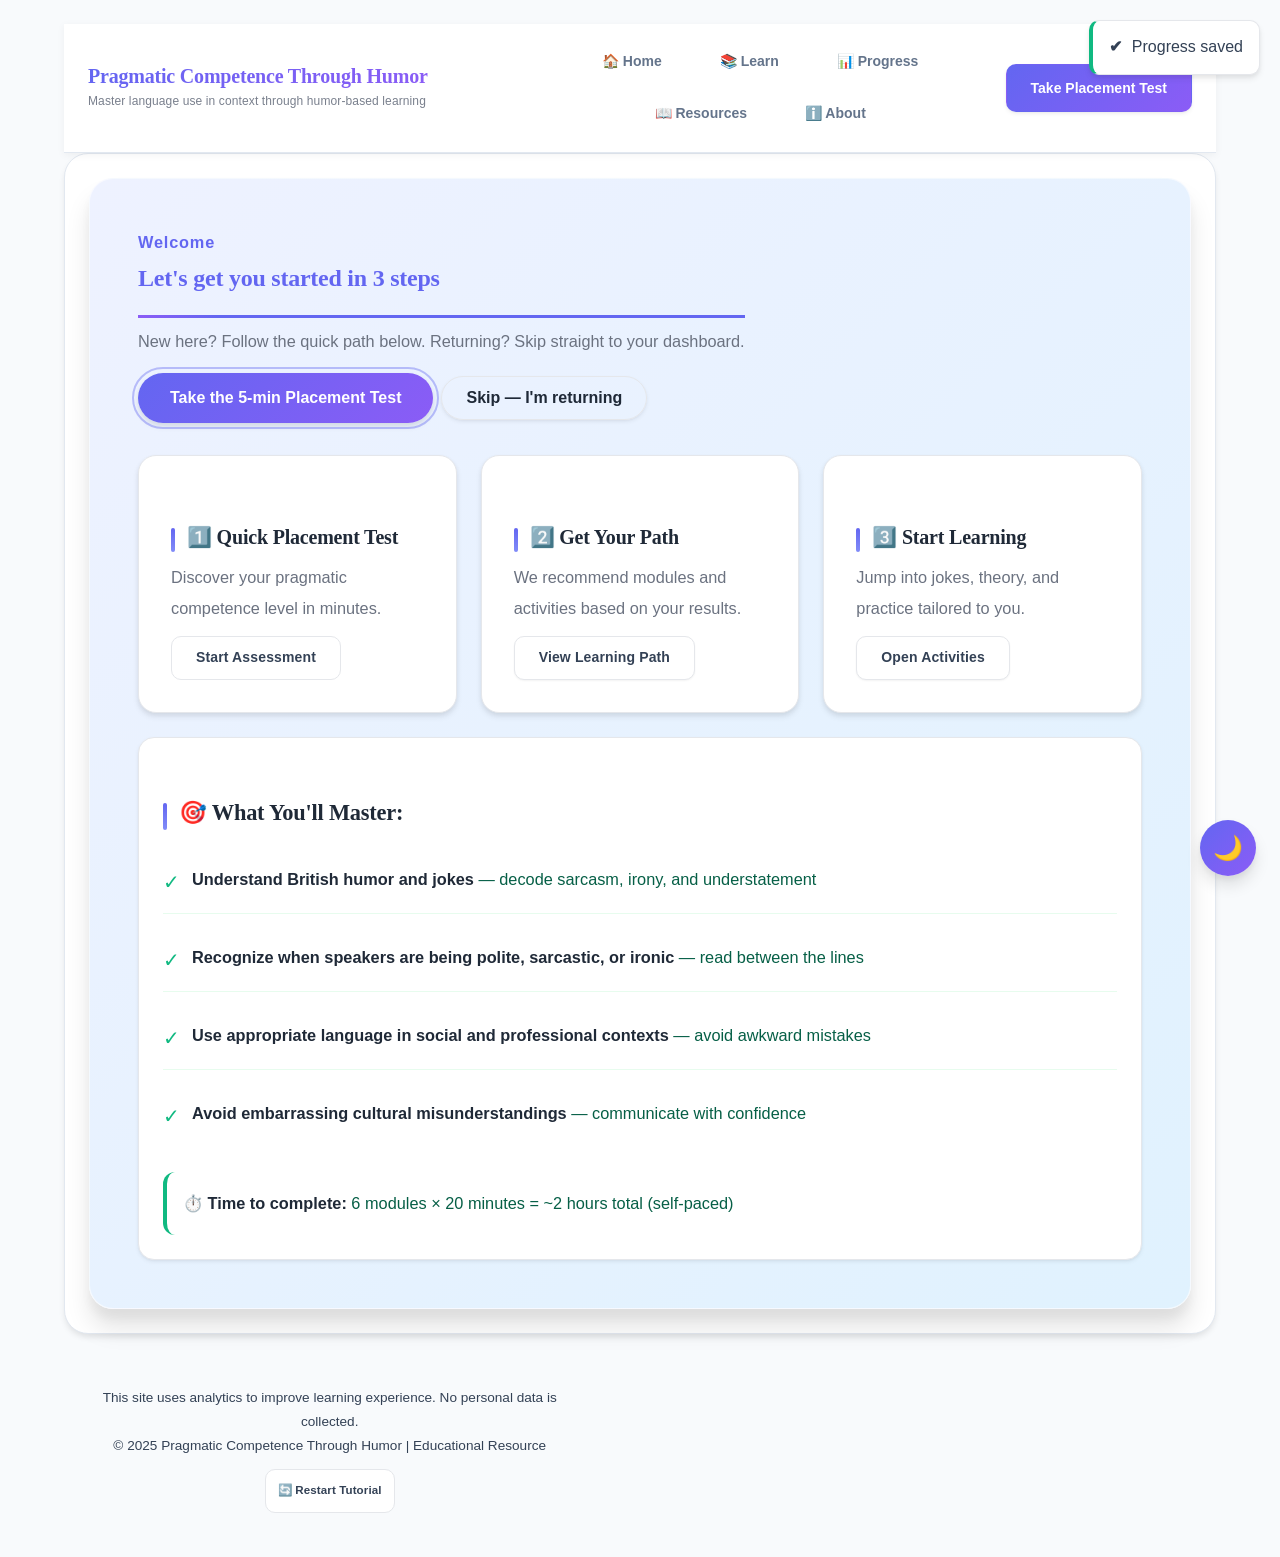
==== index.html @ d809240c "updated index" ====
<!DOCTYPE html>
<html lang="en">
<head>
    <meta charset="UTF-8">
    <meta name="viewport" content="width=device-width, initial-scale=1.0">
    <title>Learn English Through Humour — Free Interactive Course | Jokes, Pragmatics & Quizzes</title>
    <meta name="description" content="Free interactive English course for Uzbek learners: understand British humour, sarcasm and irony through 80 analysed jokes, 6 self-paced modules, quizzes and a placement test. Available in English and Uzbek.">
    <meta name="keywords" content="learn English with jokes, English humour, pragmatic competence, English for Uzbek speakers, ingliz tili, hazil orqali ingliz tili, sarcasm, irony, ESL, EFL, free English course">
    <meta name="author" content="Learn With Humour">
    <meta name="robots" content="index, follow">
    <link rel="canonical" href="https://learnwithhumour.uz/">
    <meta name="theme-color" content="#6366f1">

    <!-- Open Graph (Facebook, Telegram, LinkedIn link previews) -->
    <meta property="og:type" content="website">
    <meta property="og:url" content="https://learnwithhumour.uz/">
    <meta property="og:title" content="Learn English Through Humour — Free Interactive Course">
    <meta property="og:description" content="Understand British humour, sarcasm and irony through 80 analysed jokes, 6 self-paced modules and quizzes. Free, in English and Uzbek.">
    <meta property="og:site_name" content="Learn With Humour">
    <meta property="og:locale" content="en_US">
    <meta property="og:locale:alternate" content="uz_UZ">

    <!-- Twitter Card -->
    <meta name="twitter:card" content="summary">
    <meta name="twitter:title" content="Learn English Through Humour — Free Interactive Course">
    <meta name="twitter:description" content="Understand British humour, sarcasm and irony through 80 analysed jokes, 6 self-paced modules and quizzes. Free, in English and Uzbek.">

    <link rel="icon" href="data:image/svg+xml,<svg xmlns=%22http://www.w3.org/2000/svg%22 viewBox=%220 0 100 100%22><text y=%22.9em%22 font-size=%2290%22>😂</text></svg>">

    <!-- Structured data for Google -->
    <script type="application/ld+json">
    {
      "@context": "https://schema.org",
      "@type": "Course",
      "name": "Pragmatic Competence Through Humour",
      "description": "Free interactive English course teaching pragmatic competence — sarcasm, irony, politeness and implicature — through analysed jokes, with 6 modules, quizzes and a CEFR placement test.",
      "url": "https://learnwithhumour.uz/",
      "inLanguage": ["en", "uz"],
      "isAccessibleForFree": true,
      "provider": {
        "@type": "Organization",
        "name": "Learn With Humour",
        "url": "https://learnwithhumour.uz/"
      },
      "hasCourseInstance": {
        "@type": "CourseInstance",
        "courseMode": "online",
        "courseWorkload": "PT2H"
      },
      "offers": {
        "@type": "Offer",
        "price": "0",
        "priceCurrency": "USD"
      }
    }
    </script>

    <!-- Modular CSS Architecture - Load in order -->
   <link rel="stylesheet" href="./variables.css?v=3">
<link rel="stylesheet" href="./base.css?v=3">
<link rel="stylesheet" href="./layout.css?v=3">
<link rel="stylesheet" href="./components.css?v=3">
<link rel="stylesheet" href="./modules.css?v=3">
<link rel="stylesheet" href="./theory-compact.css?v=3">
<link rel="stylesheet" href="./pragmatics-scaffold.css?v=3">
<link rel="stylesheet" href="./complete-styles.css?v=3">

    <!-- Content Security Policy -->
    <meta http-equiv="Content-Security-Policy" content="default-src 'self'; base-uri 'self'; object-src 'none'; img-src 'self' data: blob:; style-src 'self' 'unsafe-inline'; script-src 'self'; connect-src 'self' https://formsubmit.co; form-action 'self' https://formsubmit.co;">
</head>
<body>
    <!-- Dark Mode Toggle -->
    <button class="theme-toggle" id="theme-toggle" aria-label="Toggle dark mode" title="Toggle Dark Mode">
        <span id="theme-icon">🌙</span>
    </button>

    <!-- Language Toggle -->
    <div class="language-toggle" id="language-toggle">
        <button class="lang-btn active" data-lang="en" aria-label="Switch to English">ENG</button>
        <button class="lang-btn" data-lang="uz" aria-label="Switch to Uzbek">UZB</button>
    </div>

    <!-- Onboarding Modal -->
    <div class="modal-overlay" id="onboarding-modal" role="presentation" aria-hidden="true">
        <div class="modal" role="dialog" aria-modal="true" aria-labelledby="onboarding-title" aria-describedby="onboarding-desc" tabindex="-1">
            <!-- Skip Button -->
            <button data-action="onboarding-complete" class="modal-skip-btn">Skip Tutorial</button>

            <!-- Step 1: Welcome & Preview -->
            <div class="modal-step active" id="step1">
                <div class="modal-header">
                    <div class="modal-emoji-large" aria-hidden="true">👋</div>
                    <h2 class="modal-title" id="onboarding-title">Welcome to Pragmatic Competence!</h2>
                    <p class="modal-subtitle" id="onboarding-desc">Learn the hidden rules of communication through humor</p>
                </div>

                <div class="modal-example-box">
                    <h4 class="modal-example-title"><span aria-hidden="true">💡</span> <span class="visually-hidden">Quick Example</span>Quick Example</h4>
                    <p class="modal-example-joke">"How did you find your steak, sir?" <br>"I just looked next to the potatoes!"</p>
                    <p class="modal-example-explanation">This joke works because the customer takes "find" literally (locate), when the waiter meant it idiomatically (opinion). <strong>That's pragmatics!</strong></p>
                </div>

                <div class="modal-features-grid">
                    <div class="modal-feature-card">
                        <div class="modal-emoji-icon" aria-hidden="true">😂</div>
                        <div class="modal-feature-title">80 Examples</div>
                        <div class="modal-feature-desc">Jokes, dialogues & situations</div>
                    </div>
                    <div class="modal-feature-card">
                        <div class="modal-emoji-icon" aria-hidden="true">🎯</div>
                        <div class="modal-feature-title">30+ Activities</div>
                        <div class="modal-feature-desc">Practice real-world skills</div>
                    </div>
                    <div class="modal-feature-card">
                        <div class="modal-emoji-icon">✅</div>
                        <div class="modal-feature-title">Interactive Quizzes</div>
                        <div class="modal-feature-desc">Test your understanding</div>
                    </div>
                    <div class="modal-feature-card">
                        <div class="modal-emoji-icon">📊</div>
                        <div class="modal-feature-title">Track Progress</div>
                        <div class="modal-feature-desc">See your growth over time</div>
                    </div>
                </div>

                <div class="modal-footer">
                    <button class="nav-btn modal-btn-large" data-action="onboarding-next" aria-label="Continue to next step">Continue</button>
                    <p class="modal-caption">3 More steps · 2 minutes</p>
                </div>
            </div>

            <!-- Step 2: Quick Tour -->
            <div class="modal-step" id="step2">
                <div class="modal-header">
                    <h2 class="modal-title">🗺️ Quick Tour</h2>
                    <p class="modal-subtitle-small">Here's what you can do in this learning platform</p>
                </div>

                <div class="modal-tour-box">
                    <div class="modal-tour-content">
                        <div class="modal-tour-item">
                            <span class="modal-emoji-tour">😂</span>
                            <div>
                                <strong class="modal-tour-item-title">Joke Collection:</strong>
                                <span class="modal-tour-item-desc"> Read jokes, see pragmatic analysis, take notes</span>
                            </div>
                        </div>
                        <div class="modal-tour-item">
                            <span class="modal-emoji-tour">📖</span>
                            <div>
                                <strong class="modal-tour-item-title">Theory Reference:</strong>
                                <span class="modal-tour-item-desc"> Learn about GTVH and linguistic frameworks</span>
                            </div>
                        </div>
                        <div class="modal-tour-item">
                            <span class="modal-emoji-tour">🎯</span>
                            <div>
                                <strong class="modal-tour-item-title">Activities:</strong>
                                <span class="modal-tour-item-desc"> Practice with real scenarios and exercises</span>
                            </div>
                        </div>
                        <div class="modal-tour-item">
                            <span class="modal-emoji-tour">✅</span>
                            <div>
                                <strong class="modal-tour-item-title">Quizzes:</strong>
                                <span class="modal-tour-item-desc"> Test yourself and track your scores</span>
                            </div>
                        </div>
                        <div class="modal-tour-item">
                            <span class="modal-emoji-tour">📈</span>
                            <div>
                                <strong class="modal-tour-item-title">Progress Dashboard:</strong>
                                <span class="modal-tour-item-desc"> View stats, achievements, and personalized insights</span>
                            </div>
                        </div>
                    </div>
                </div>

                <div class="modal-tips-box">
                    <h4 class="modal-tips-title">💡 Pro Tips:</h4>
                    <ul class="modal-tips-list">
                        <li>Spend 10-15 minutes daily for best results</li>
                        <li>Your progress is saved automatically</li>
                        <li>Click the ❤️ to save your favorite examples</li>
                        <li>Use the 🔊 button to hear content read aloud</li>
                    </ul>
                </div>

                <div class="modal-footer-compact">
                    <button class="nav-btn modal-btn-back" data-action="onboarding-prev" aria-label="Go back to previous step">← Back</button>
                    <button class="nav-btn modal-btn-large" data-action="onboarding-next" aria-label="Continue to placement test">Continue →</button>
                    <p class="modal-step-indicator">Step 2 of 4</p>
                </div>
            </div>

            <!-- Step 3: Placement Test -->
            <div class="modal-step" id="step3">
                <div class="modal-header">
                    <div class="modal-emoji-medium">📝</div>
                    <h2 class="modal-title">Quick Placement Test</h2>
                    <p class="modal-subtitle-small">Let's find your starting level (5 minutes)</p>
                </div>

                <div class="modal-example-box">
                    <h4 class="modal-example-title"><span aria-hidden="true">🎯</span> Why take this test?</h4>
                    <ul style="margin: 0; padding-left: 20px; line-height: 1.8;">
                        <li>Start at the right level for you</li>
                        <li>Skip material you already know</li>
                        <li>Get personalized learning recommendations</li>
                        <li>Track your progress from day one</li>
                    </ul>
                </div>

                <div class="modal-tour-box">
                    <h4 class="modal-tour-title">
                        <span class="modal-emoji-feature">📋</span> What to Expect
                    </h4>
                    <div class="modal-tour-content">
                        <div class="modal-tour-item">
                            <span class="modal-emoji-tour">❓</span>
                            <div>
                                <strong class="modal-tour-item-title">12 Questions:</strong>
                                <span class="modal-tour-item-desc"> Multiple choice questions about humor and pragmatics</span>
                            </div>
                        </div>
                        <div class="modal-tour-item">
                            <span class="modal-emoji-tour">⏱️</span>
                            <div>
                                <strong class="modal-tour-item-title">5 Minutes:</strong>
                                <span class="modal-tour-item-desc"> Quick assessment, no time pressure</span>
                            </div>
                        </div>
                        <div class="modal-tour-item">
                            <span class="modal-emoji-tour">📊</span>
                            <div>
                                <strong class="modal-tour-item-title">Instant Results:</strong>
                                <span class="modal-tour-item-desc"> See your level and recommended starting module</span>
                            </div>
                        </div>
                    </div>
                </div>

                <div class="modal-footer-compact">
                    <button class="nav-btn modal-btn-back" data-action="onboarding-prev" aria-label="Go back to previous step">← Back</button>
                    <button class="nav-btn modal-btn-large" data-action="onboarding-start-placement" aria-label="Start placement test">Take Placement Test →</button>
                    <p class="modal-step-indicator">Step 3 of 4</p>
                    <p class="modal-caption" style="margin-top: 8px;"><a href="#" data-action="skip-placement-test" style="color: var(--text-tertiary); text-decoration: underline;">Skip and explore freely</a></p>
                </div>
            </div>

            <!-- Step 4: Dashboard/Ready to Start -->
            <div class="modal-step" id="step4">
                <div class="modal-header">
                    <div class="modal-emoji-medium">🎉</div>
                    <h2 class="modal-title">You're All Set!</h2>
                    <p class="modal-subtitle-small" id="placement-result-summary"></p>
                </div>

                <div class="modal-example-box" id="recommended-path-box">
                    <h4 class="modal-example-title"><span aria-hidden="true">🎯</span> Your Recommended Path</h4>
                    <div id="path-recommendations"></div>
                </div>

                <div class="modal-tips-box">
                    <h4 class="modal-tips-title">💡 Remember:</h4>
                    <ul class="modal-tips-list">
                        <li>Your progress is saved automatically</li>
                        <li>You can change your learning path anytime</li>
                        <li>Use the Progress Dashboard to track your growth</li>
                        <li>Practice daily for best results (10-15 minutes)</li>
                    </ul>
                </div>

                <div class="modal-footer">
                    <button class="nav-btn modal-btn-xl" data-action="onboarding-complete" aria-label="Complete onboarding and start learning">
                        🚀 Go to Dashboard
                    </button>
                    <p class="modal-caption">You can restart this tutorial anytime from the footer</p>
                </div>
            </div>

            <div class="step-indicator">
                <span class="step-dot active" data-step="1"></span>
                <span class="step-dot" data-step="2"></span>
                <span class="step-dot" data-step="3"></span>
                <span class="step-dot" data-step="4"></span>
            </div>
        </div>
    </div>

    <div class="container">
        <header>
            <div class="header-inner">
                <div class="header-top">
                    <div class="header-branding">
                        <h1> Pragmatic Competence Through Humor</h1>
                        <p class="subtitle">Master language use in context through humor-based learning</p>
                    </div>
                    <div id="streak-counter" class="header-streak-counter" style="display: none;">
                        🔥 0 day streak!
                    </div>
                </div>

                <nav class="primary-nav">
                    <a href="#home" class="nav-link" aria-label="Go to home dashboard">🏠 Home</a>
                    <a href="#guide" class="nav-link" aria-label="Go to learning path">📚 Learn</a>
                    <a href="#progress" class="nav-link" aria-label="Go to progress tracking">📊 Progress</a>
                    <a href="#resources" class="nav-link" aria-label="Go to resources">📖 Resources</a>
                    <a href="#about" class="nav-link" aria-label="Go to about section">ℹ️ About</a>
                </nav>

                <div class="nav-actions">
                    <button id="placement-btn" class="cta-primary" data-action="placement-start" aria-label="Take placement test">Take Placement Test</button>
                </div>
            </div>
        </header>

        <!-- Unified Navigation Bar -->
        <div class="breadcrumb-container hidden" id="breadcrumb-nav">
            <div class="breadcrumb-inner">
                <div class="nav-context" id="breadcrumb-content">
                    <span class="breadcrumb-item" role="button" tabindex="0" data-action="nav-section" data-section="home">Home</span>
                </div>
                <div class="nav-progress" id="nav-progress-area" style="display: none;">
                    <div class="progress-dots" id="progress-dots-content"></div>
                </div>
                <div class="breadcrumb-actions">
                    <button class="breadcrumb-link" type="button" data-action="nav-section" data-section="guide" aria-label="Return to learning path">↩ Back to Learning Path</button>
                </div>
            </div>
        </div>

        <main id="main-content">
            <!-- Landing / Welcome Section -->
            <section id="home" class="content-section active" role="region" aria-labelledby="home-heading">
                <div class="home-hero">
                    <div style="display:flex; flex-wrap:wrap; gap:16px; align-items:center; justify-content:space-between;">
                        <div>
                            <p style="color:#6366f1; font-weight:700; letter-spacing:0.05em;">Welcome</p>
                            <h2 id="home-heading" style="margin-bottom:8px;">Let's get you started in 3 steps</h2>
                            <p style="color:var(--text-secondary); max-width:620px;">New here? Follow the quick path below. Returning? Skip straight to your dashboard.</p>
                        </div>
                        <div style="display:flex; gap:8px; align-items:center; flex-wrap:wrap;">
                            <button class="cta-primary cta-pulse" id="cta-placement" data-action="placement-start" aria-label="Take the 5-minute placement test to assess your level">Take the 5-min Placement Test</button>
                            <button class="cta-secondary" data-action="skip-welcome" aria-label="Skip welcome section for returning users">Skip — I'm returning</button>
                        </div>
                    </div>
                    <div class="welcome-steps">
                        <div class="step-card">
                            <h3 style="display:flex; align-items:center; gap:8px; margin-bottom:8px;">1️⃣ Quick Placement Test</h3>
                            <p style="color:var(--text-secondary); margin-bottom:12px;">Discover your pragmatic competence level in minutes.</p>
                            <button class="nav-btn" data-action="placement-start" aria-label="Start placement test assessment">Start Assessment</button>
                        </div>
                        <div class="step-card">
                            <h3 style="display:flex; align-items:center; gap:8px; margin-bottom:8px;">2️⃣ Get Your Path</h3>
                            <p style="color:var(--text-secondary); margin-bottom:12px;">We recommend modules and activities based on your results.</p>
                            <button class="nav-btn secondary-btn" type="button" data-action="nav-section" data-section="guide" aria-label="View your personalized learning path">View Learning Path</button>
                        </div>
                        <div class="step-card">
                            <h3 style="display:flex; align-items:center; gap:8px; margin-bottom:8px;">3️⃣ Start Learning</h3>
                            <p style="color:var(--text-secondary); margin-bottom:12px;">Jump into jokes, theory, and practice tailored to you.</p>
                            <button class="nav-btn secondary-btn" type="button" data-action="nav-section" data-section="activities" aria-label="Open activities section to start learning">Open Activities</button>
                        </div>
                    </div>

                    <!-- Value Proposition -->
                    <div class="value-props">
                        <h3 style="margin-bottom: 20px; font-size: 1.4em; display: flex; align-items: center; gap: 10px;">
                            🎯 What You'll Master:
                        </h3>
                        <ul style="list-style: none; padding: 0; margin: 0 0 24px 0;">
                            <li style="padding: 12px 0; display: flex; align-items: start; gap: 12px; border-bottom: 1px solid #86efac33;">
                                <span style="color: #10b981; font-size: 1.2em; flex-shrink: 0;">✓</span>
                                <span style="color: #065f46;"><strong>Understand British humor and jokes</strong> — decode sarcasm, irony, and understatement</span>
                            </li>
                            <li style="padding: 12px 0; display: flex; align-items: start; gap: 12px; border-bottom: 1px solid #86efac33;">
                                <span style="color: #10b981; font-size: 1.2em; flex-shrink: 0;">✓</span>
                                <span style="color: #065f46;"><strong>Recognize when speakers are being polite, sarcastic, or ironic</strong> — read between the lines</span>
                            </li>
                            <li style="padding: 12px 0; display: flex; align-items: start; gap: 12px; border-bottom: 1px solid #86efac33;">
                                <span style="color: #10b981; font-size: 1.2em; flex-shrink: 0;">✓</span>
                                <span style="color: #065f46;"><strong>Use appropriate language in social and professional contexts</strong> — avoid awkward mistakes</span>
                            </li>
                            <li style="padding: 12px 0; display: flex; align-items: start; gap: 12px;">
                                <span style="color: #10b981; font-size: 1.2em; flex-shrink: 0;">✓</span>
                                <span style="color: #065f46;"><strong>Avoid embarrassing cultural misunderstandings</strong> — communicate with confidence</span>
                            </li>
                        </ul>
                        <div style="background: white; border-radius: 12px; padding: 16px; border-left: 4px solid #10b981;">
                            <p style="margin: 0; color: #065f46;">
                                <strong>⏱️ Time to complete:</strong> 6 modules × 20 minutes = ~2 hours total (self-paced)
                            </p>
                        </div>
                    </div>
                </div>

                <!-- Progress Dashboard (for returning users) -->
                <div id="progress-dashboard" style="display: none; margin-top: 32px;">
                    <div style="background: linear-gradient(135deg, #eef2ff 0%, #e0f2fe 100%); border-radius: 20px; padding: 32px; margin-bottom: 24px; border: 1px solid #c7d2fe; box-shadow: 0 4px 12px rgba(99, 102, 241, 0.1);">
                        <div style="margin-bottom: 24px;">
                            <h2 style="font-size: 1.5rem; margin-bottom: 8px; background: linear-gradient(135deg, #6366f1 0%, #8b5cf6 100%); -webkit-background-clip: text; -webkit-text-fill-color: transparent; background-clip: text; font-weight: 700;">📊 Your Learning Dashboard</h2>
                            <p style="color: var(--text-secondary);">Track your progress and continue your pragmatic competence journey</p>
                        </div>

                        <!-- Overall Progress -->
                        <div style="background: white; border-radius: 16px; padding: 24px; margin-bottom: 24px; box-shadow: 0 2px 8px rgba(0,0,0,0.04);">
                            <div style="display: flex; justify-content: space-between; align-items: center; margin-bottom: 12px;">
                                <span style="font-weight: 600; color: #1f2937;">Overall Progress</span>
                                <span id="overall-progress-text" style="font-weight: 700; font-size: 1.25rem; color: #6366f1;">0%</span>
                            </div>
                            <div style="height: 12px; background: #e5e7eb; border-radius: 999px; overflow: hidden;">
                                <div id="overall-progress-bar" style="height: 100%; background: linear-gradient(90deg, #6366f1 0%, #8b5cf6 100%); width: 0%; transition: width 0.5s ease;"></div>
                            </div>
                            <p id="progress-summary" style="color: var(--text-secondary); font-size: 0.875rem; margin-top: 8px;">Loading your progress...</p>
                        </div>

                        <!-- Module Completion Cards -->
                        <div style="display: grid; grid-template-columns: repeat(auto-fit, minmax(180px, 1fr)); gap: 16px; margin-bottom: 24px;">
                            <div class="module-progress-card" data-module="module-1">
                                <div class="module-progress-icon">1</div>
                                <div class="module-progress-title">Module 1</div>
                                <div class="module-progress-status">Not Started</div>
                                <div class="module-progress-bar-mini">
                                    <div class="module-progress-fill-mini" style="width: 0%"></div>
                                </div>
                            </div>
                            <div class="module-progress-card" data-module="module-2">
                                <div class="module-progress-icon">2</div>
                                <div class="module-progress-title">Module 2</div>
                                <div class="module-progress-status">Not Started</div>
                                <div class="module-progress-bar-mini">
                                    <div class="module-progress-fill-mini" style="width: 0%"></div>
                                </div>
                            </div>
                            <div class="module-progress-card" data-module="module-3">
                                <div class="module-progress-icon">3</div>
                                <div class="module-progress-title">Module 3</div>
                                <div class="module-progress-status">Not Started</div>
                                <div class="module-progress-bar-mini">
                                    <div class="module-progress-fill-mini" style="width: 0%"></div>
                                </div>
                            </div>
                            <div class="module-progress-card" data-module="module-4">
                                <div class="module-progress-icon">4</div>
                                <div class="module-progress-title">Module 4</div>
                                <div class="module-progress-status">Not Started</div>
                                <div class="module-progress-bar-mini">
                                    <div class="module-progress-fill-mini" style="width: 0%"></div>
                                </div>
                            </div>
                            <div class="module-progress-card" data-module="module-5">
                                <div class="module-progress-icon">5</div>
                                <div class="module-progress-title">Module 5</div>
                                <div class="module-progress-status">Not Started</div>
                                <div class="module-progress-bar-mini">
                                    <div class="module-progress-fill-mini" style="width: 0%"></div>
                                </div>
                            </div>
                            <div class="module-progress-card" data-module="module-6">
                                <div class="module-progress-icon">6</div>
                                <div class="module-progress-title">Module 6</div>
                                <div class="module-progress-status">Not Started</div>
                                <div class="module-progress-bar-mini">
                                    <div class="module-progress-fill-mini" style="width: 0%"></div>
                                </div>
                            </div>
                        </div>

                        <!-- Continue Learning CTA -->
                        <div id="continue-learning-section" style="background: white; border-radius: 16px; padding: 24px; box-shadow: 0 2px 8px rgba(0,0,0,0.04); text-align: center; margin-bottom: 24px;">
                            <div style="font-size: 2rem; margin-bottom: 12px;">🎯</div>
                            <h3 style="font-size: 1.125rem; font-weight: 600; margin-bottom: 8px; color: #1f2937;">Next Recommended</h3>
                            <p id="next-step-text" style="color: var(--text-secondary); margin-bottom: 16px;">Start your first module to begin learning!</p>
                            <button id="continue-learning-btn" class="cta-primary" style="padding: 14px 32px;" data-action="continue-learning">
                                Continue Learning →
                            </button>
                        </div>

                        <!-- Progress Backup Section -->
                        <div style="background: linear-gradient(135deg, #fef3c7 0%, #fde68a 100%); border-radius: 16px; padding: 24px; box-shadow: 0 2px 8px rgba(0,0,0,0.04); border: 1px solid #fbbf24;">
                            <div style="display: flex; align-items: start; gap: 16px; margin-bottom: 16px;">
                                <div style="font-size: 2rem;">💾</div>
                                <div style="flex: 1;">
                                    <h3 style="font-size: 1.125rem; font-weight: 600; margin-bottom: 8px; color: #78350f;">Protect Your Progress</h3>
                                    <p style="color: #92400e; font-size: 0.9rem; margin-bottom: 16px; line-height: 1.5;">
                                        <strong>Important:</strong> Your progress is saved in your browser. If you clear browser data or switch devices, all progress will be lost. Download a backup to keep your data safe!
                                    </p>
                                    <div style="display: flex; gap: 12px; flex-wrap: wrap;">
                                        <button type="button" data-action="storage-export" class="nav-btn" style="padding: 12px 24px; background: #10b981; color: white; border: none; cursor: pointer; display: flex; align-items: center; gap: 8px;">
                                            <span>⬇️</span>
                                            <span>Download Backup</span>
                                        </button>
                                        <button type="button" data-action="storage-import" class="nav-btn" style="padding: 12px 24px; background: #6366f1; color: white; border: none; cursor: pointer; display: flex; align-items: center; gap: 8px;">
                                            <span>⬆️</span>
                                            <span>Restore from Backup</span>
                                        </button>
                                    </div>
                                </div>
                            </div>
                            <div style="background: rgba(255, 255, 255, 0.5); border-radius: 8px; padding: 12px; font-size: 0.85rem; color: #92400e;">
                                <strong>💡 Tip:</strong> Download a backup after completing each module to ensure you never lose progress!
                            </div>
                        </div>
                    </div>
                </div>
            </section>

            <!-- Placement Test Section -->
            <section id="placement" class="content-section">
                <h2>🎯 Find Your Level</h2>

                <!-- Intro screen -->
                <div id="placement-intro">
                    <div style="background: linear-gradient(135deg, #dbeafe 0%, #bfdbfe 100%); padding: 48px 32px; border-radius: 18px; text-align: center; margin-bottom: 32px;">
                        <div style="font-size: 64px; margin-bottom: 20px;">🎯</div>
                        <h3 style="font-size: 1.5em; margin-bottom: 16px; color: #1f2937;">Discover Your Starting Point</h3>
                        <p style="color: #6b7280; max-width: 500px; margin: 0 auto 24px;">
                            Answer 15 questions to find your current pragmatic competence level. This personalizes your learning path.
                        </p>

                        <!-- Reassurance Box -->
                        <div style="background: #f0fdf4; border: 2px solid #86efac; border-radius: 12px; padding: 20px; max-width: 550px; margin: 0 auto; text-align: left;">
                            <h4 style="color: #065f46; margin: 0 0 12px 0; font-size: 1.1em; display: flex; align-items: center; gap: 8px;">
                                <span style="font-size: 1.3em;">🌟</span> Friendly Reminder
                            </h4>
                            <p style="color: #065f46; margin: 0 0 12px 0; line-height: 1.6;">
                                <strong>This is not a pass/fail test!</strong> We're simply finding where you are now so we can:
                            </p>
                            <ul style="color: #065f46; margin: 0 0 12px 0; padding-left: 20px; line-height: 1.7;">
                                <li>Skip content you already know</li>
                                <li>Give you just-right challenges</li>
                                <li>Track your amazing progress</li>
                            </ul>
                            <div style="background: white; border-radius: 8px; padding: 12px; margin-top: 12px;">
                                <p style="color: #065f46; margin: 0; font-size: 0.95em;">
                                    <strong>🔒 Private:</strong> Your results are only visible to you<br>
                                    <strong>♻️ Flexible:</strong> You can retake this anytime
                                </p>
                            </div>
                        </div>
                    </div>

                    <div style="display: grid; grid-template-columns: repeat(auto-fit, minmax(150px, 1fr)); gap: 20px; max-width: 500px; margin: 0 auto 32px;">
                        <div style="background: #f9fafb; padding: 20px; border-radius: 12px; text-align: center;">
                            <div style="font-size: 24px;">⏱️</div>
                            <strong style="color: #6366f1;">5-7 min</strong>
                            <div style="font-size: 0.85em; color: #6b7280;">Quick test</div>
                        </div>
                        <div style="background: #f9fafb; padding: 20px; border-radius: 12px; text-align: center;">
                            <div style="font-size: 24px;">📝</div>
                            <strong style="color: #6366f1;">15 questions</strong>
                            <div style="font-size: 0.85em; color: #6b7280;">All levels</div>
                        </div>
                        <div style="background: #f9fafb; padding: 20px; border-radius: 12px; text-align: center;">
                            <div style="font-size: 24px;">🗺️</div>
                            <strong style="color: #6366f1;">Personal path</strong>
                            <div style="font-size: 0.85em; color: #6b7280;">Just for you</div>
                        </div>
                    </div>

                    <div style="text-align: center;">
                        <button class="nav-btn" id="start-placement-btn" type="button" data-action="placement-start" style="padding: 16px 48px; font-size: 1.1em;">
                            Start Assessment →
                        </button>
                    </div>
                </div>

                <!-- Quiz screen (hidden initially) -->
                <div id="placement-quiz" style="display: none;">
                    <div style="text-align: center; margin-bottom: 24px;">
                        <span style="color: #6b7280; font-weight: 600;">Question <span id="placement-current">1</span> of 15</span>
                        <div class="progress-bar" style="margin-top: 12px;">
                            <div class="progress-fill" id="placement-progress-bar" style="width: 8.33%;"></div>
                        </div>
                    </div>

                    <div style="background: white; border: 2px solid #e5e7eb; border-radius: 18px; padding: 32px; box-shadow: 0 4px 6px rgba(0,0,0,0.07);">
                        <span id="placement-level-badge" class="level-badge level-a1" style="margin-bottom: 16px;">A1-A2</span>
                        <div id="placement-question-text" style="font-size: 1.15em; line-height: 1.7; margin-bottom: 24px; font-weight: 500;">
                            Loading question...
                        </div>
                        <div id="placement-options" role="radiogroup" aria-labelledby="placement-question-text"></div>
                    </div>

                    <div style="text-align: center; margin-top: 24px;">
                        <button class="nav-btn" id="placement-next-btn" type="button" data-action="placement-next" disabled style="padding: 14px 40px; background: #6366f1; color: white; font-weight: 600; font-size: 1.05em;">
                            Next →
                        </button>
                    </div>
                </div>

                <!-- Results screen (hidden initially) -->
                <div id="placement-results" style="display: none;">
                    <div style="background: linear-gradient(135deg, #f0fdf4 0%, #dcfce7 100%); border-radius: 18px; padding: 48px 32px; max-width: 600px; margin: 0 auto; border: 2px solid #10b981; text-align: center;">
                        <div style="font-size: 64px; margin-bottom: 16px;">🎉</div>
                        <h3 style="font-size: 1.8em; margin-bottom: 24px; color: #1f2937;">Assessment Complete!</h3>

                        <div style="margin: 32px 0;">
                            <div id="placement-score" style="font-size: 4em; font-weight: 700; color: #10b981; line-height: 1;">0</div>
                            <div style="color: #6b7280; font-size: 1.1em;">out of 12 correct</div>
                        </div>

                        <div style="background: white; border-radius: 12px; padding: 24px; margin: 24px 0;">
                            <h4 style="color: #6b7280; margin-bottom: 12px;">🎯 Your Recommended Level:</h4>
                            <div id="placement-level-result" style="font-size: 1.5em; font-weight: 700; color: #6366f1; margin-bottom: 8px;">B1 Intermediate</div>
                            <p id="placement-level-description" style="color: #6b7280; margin-bottom: 16px;">Focus on indirect speech and polite requests</p>

                            <!-- Encouraging interpretation -->
                            <div id="placement-encouragement" style="background: #f0fdf4; border-left: 4px solid #10b981; padding: 16px; border-radius: 8px; text-align: left; margin-top: 16px;">
                                <p style="color: #065f46; margin: 0; line-height: 1.6;">
                                    <strong>Great start!</strong> <span id="encouragement-text">Based on your results, we'll recommend the perfect starting point for you.</span>
                                </p>
                                <p style="color: #065f46; margin: 8px 0 0 0; font-size: 0.95em;">
                                    💡 <strong>What this means:</strong> <span id="meaning-text">You'll skip content you've mastered and focus on areas where you'll grow the most!</span>
                                </p>
                            </div>
                        </div>

                        <div id="placement-breakdown" style="text-align: left; margin-top: 24px;"></div>

                        <div style="display: flex; gap: 16px; justify-content: center; margin-top: 32px; flex-wrap: wrap;">
                            <button class="nav-btn" id="start-learning-btn" type="button" data-action="placement-start-learning" style="padding: 14px 32px; background: linear-gradient(135deg, #10b981, #059669);">
                                🚀 Start Learning
                            </button>
                            <button class="nav-btn" id="retake-placement-btn" type="button" data-action="placement-retake" style="padding: 14px 32px; background: #6366f1; color: white;">
                                🔄 Retake Test
                            </button>
                        </div>
                    </div>
                </div>
            </section>

            <!-- IMPROVED: Learning Dashboard -->
            <section id="guide" class="content-section" role="region" aria-labelledby="guide-heading">
                <!-- Clean Hero Section -->
                <div style="background: linear-gradient(135deg, #667eea 0%, #764ba2 100%); border-radius: 20px; padding: 40px 32px; text-align: center; margin-bottom: 40px; color: white; box-shadow: 0 8px 24px rgba(102, 126, 234, 0.25);">
                    <h2 id="guide-heading" style="color: white; font-size: 2.5rem; margin-bottom: 12px;">📚 Learning Modules</h2>
                    <p style="font-size: 1.1rem; opacity: 0.95; max-width: 600px; margin: 0 auto;">Progress through 6 modules to master pragmatic competence with humor</p>
                </div>

                <!-- Local progress warning (shown on first run; dismissible) -->
<div id="local-progress-warning-banner" class="theory-box no-print"
    style="max-width: 900px; margin: 0 auto 24px auto;
           background: linear-gradient(135deg, #fef3c7 0%, #fde68a 100%);
           border-left: 4px solid #f59e0b;">

    <div style="display: flex; gap: 12px; align-items: flex-start; justify-content: space-between; flex-wrap: wrap;">
        
        <!-- Left side text -->
        <div style="min-width: 260px; flex: 1;">
            <h3 style="margin: 0 0 8px 0; color: #78350f;">
                ⚠️ Important: your progress is stored in this browser
            </h3>

            <p style="margin: 0; color: #78350f; line-height: 1.5;">
                If you clear browser data or switch devices, your progress can be lost.
                To safely move it to another device, use the <strong>QR Backup</strong> feature
                in the <strong>Progress</strong> section.
            </p>
        </div>

        <!-- Removed buttons (Generate Code / Restore Code / Dismiss) -->
        <!-- EMPTY RIGHT SIDE → keeps layout stable without legacy actions -->
        <div style="width: 1px;"></div>

    </div>
</div>


                <!-- Progress Overview -->
                <div id="progress-summary" style="background: white; border: 2px solid #e5e7eb; border-radius: 16px; padding: 24px; margin-bottom: 32px; max-width: 700px; margin-left: auto; margin-right: auto;">
                    <div style="display: flex; justify-content: space-around; text-align: center; flex-wrap: wrap; gap: 20px;">
                        <div>
                            <div style="font-size: 2.5rem; font-weight: 700; color: #6366f1;" id="modules-completed-count">0</div>
                            <div style="color: #6b7280; font-size: 0.9rem; margin-top: 4px;">Modules Completed</div>
                        </div>
                        <div>
                            <div style="font-size: 2.5rem; font-weight: 700; color: #10b981;" id="modules-in-progress-count">0</div>
                            <div style="color: #6b7280; font-size: 0.9rem; margin-top: 4px;">In Progress</div>
                        </div>
                        <div>
                            <div style="font-size: 2.5rem; font-weight: 700; color: #f59e0b;" id="overall-progress-percent">0%</div>
                            <div style="color: #6b7280; font-size: 0.9rem; margin-top: 4px;">Overall Progress</div>
                        </div>
                    </div>
                </div>

                <!-- Module Cards Section -->
                <div style="margin-bottom: 48px;">
                    <div style="text-align: center; margin-bottom: 24px;">
                        <h3 style="font-size: 1.8rem; margin-bottom: 8px; color: #1f2937;">Your Learning Path</h3>
                        <p style="color: #6b7280; font-size: 1rem;">Click any module to begin or continue learning</p>
                    </div>

                    <!-- Enhanced Module Cards -->
                    <div id="learning-path" style="display: grid; grid-template-columns: repeat(auto-fit, minmax(320px, 1fr)); gap: 24px; max-width: 1200px; margin: 0 auto;">
                        <div class="model-box" role="button" tabindex="0" data-action="module-modal-show" data-module-id="module-1" style="background: #ffffff; border: 1px solid #e5e7eb; border-left: 4px solid #10b981; border-radius: 8px; padding: 20px; cursor: pointer; transition: all 0.2s ease; box-shadow: 0 1px 3px rgba(0,0,0,0.05);">
                            <div style="margin-bottom: 12px;">
                                <span style="background: #f0fdf4; color: #065f46; padding: 4px 10px; border-radius: 4px; font-size: 0.75rem; font-weight: 600; text-transform: uppercase; letter-spacing: 0.5px;">A1–A2</span>
                            </div>
                            <h4 style="font-size: 1.1rem; font-weight: 600; color: #1f2937; margin-bottom: 6px;">First Steps in Pragmatics</h4>
                            <p style="color: #6b7280; font-size: 0.875rem; margin-bottom: 14px;">Beginner</p>
                            <div class="module-progress" data-module-progress="module-1"></div>
                        </div>

                        <div class="model-box" role="button" tabindex="0" data-action="module-modal-show" data-module-id="module-2" style="background: #ffffff; border: 1px solid #e5e7eb; border-left: 4px solid #3b82f6; border-radius: 8px; padding: 20px; cursor: pointer; transition: all 0.2s ease; box-shadow: 0 1px 3px rgba(0,0,0,0.05);">
                            <div style="margin-bottom: 12px;">
                                <span style="background: #eff6ff; color: #1e3a8a; padding: 4px 10px; border-radius: 4px; font-size: 0.75rem; font-weight: 600; text-transform: uppercase; letter-spacing: 0.5px;">B1</span>
                            </div>
                            <h4 style="font-size: 1.1rem; font-weight: 600; color: #1f2937; margin-bottom: 6px;">Building Pragmatic Skills</h4>
                            <p style="color: #6b7280; font-size: 0.875rem; margin-bottom: 14px;">Intermediate</p>
                            <div class="module-progress" data-module-progress="module-2"></div>
                        </div>

                        <div class="model-box" role="button" tabindex="0" data-action="module-modal-show" data-module-id="module-3" style="background: #ffffff; border: 1px solid #e5e7eb; border-left: 4px solid #f97316; border-radius: 8px; padding: 20px; cursor: pointer; transition: all 0.2s ease; box-shadow: 0 1px 3px rgba(0,0,0,0.05);">
                            <div style="margin-bottom: 12px;">
                                <span style="background: #fff7ed; color: #7c2d12; padding: 4px 10px; border-radius: 4px; font-size: 0.75rem; font-weight: 600; text-transform: uppercase; letter-spacing: 0.5px;">B2</span>
                            </div>
                            <h4 style="font-size: 1.1rem; font-weight: 600; color: #1f2937; margin-bottom: 6px;">Sharpening Your Pragmatic Edge</h4>
                            <p style="color: #6b7280; font-size: 0.875rem; margin-bottom: 14px;">Upper-Intermediate</p>
                            <div class="module-progress" data-module-progress="module-3"></div>
                        </div>

                        <div class="model-box" role="button" tabindex="0" data-action="module-modal-show" data-module-id="module-4" style="background: #ffffff; border: 1px solid #e5e7eb; border-left: 4px solid #a855f7; border-radius: 8px; padding: 20px; cursor: pointer; transition: all 0.2s ease; box-shadow: 0 1px 3px rgba(0,0,0,0.05);">
                            <div style="margin-bottom: 12px;">
                                <span style="background: #faf5ff; color: #581c87; padding: 4px 10px; border-radius: 4px; font-size: 0.75rem; font-weight: 600; text-transform: uppercase; letter-spacing: 0.5px;">C1</span>
                            </div>
                            <h4 style="font-size: 1.1rem; font-weight: 600; color: #1f2937; margin-bottom: 6px;">Pragmatic Mastery</h4>
                            <p style="color: #6b7280; font-size: 0.875rem; margin-bottom: 14px;">Advanced</p>
                            <div class="module-progress" data-module-progress="module-4"></div>
                        </div>

                        <div class="model-box" role="button" tabindex="0" data-action="module-modal-show" data-module-id="module-5" style="background: #ffffff; border: 1px solid #e5e7eb; border-left: 4px solid #ec4899; border-radius: 8px; padding: 20px; cursor: pointer; transition: all 0.2s ease; box-shadow: 0 1px 3px rgba(0,0,0,0.05);">
                            <div style="margin-bottom: 12px;">
                                <span style="background: #fdf2f8; color: #831843; padding: 4px 10px; border-radius: 4px; font-size: 0.75rem; font-weight: 600; text-transform: uppercase; letter-spacing: 0.5px;">B2-C1</span>
                            </div>
                            <h4 style="font-size: 1.1rem; font-weight: 600; color: #1f2937; margin-bottom: 6px;">Bridging Cultures</h4>
                            <p style="color: #6b7280; font-size: 0.875rem; margin-bottom: 14px;">Cross-Cultural</p>
                            <div class="module-progress" data-module-progress="module-5"></div>
                        </div>

                        <div class="model-box" role="button" tabindex="0" data-action="module-modal-show" data-module-id="module-6" style="background: #ffffff; border: 1px solid #e5e7eb; border-left: 4px solid #eab308; border-radius: 8px; padding: 20px; cursor: pointer; transition: all 0.2s ease; box-shadow: 0 1px 3px rgba(0,0,0,0.05);">
                            <div style="margin-bottom: 12px;">
                                <span style="background: #fefce8; color: #713f12; padding: 4px 10px; border-radius: 4px; font-size: 0.75rem; font-weight: 600; text-transform: uppercase; letter-spacing: 0.5px;">B2-C1</span>
                            </div>
                            <h4 style="font-size: 1.1rem; font-weight: 600; color: #1f2937; margin-bottom: 6px;">Analysing Humour: GTVH</h4>
                            <p style="color: #6b7280; font-size: 0.875rem; margin-bottom: 14px;">Specialized</p>
                            <div class="module-progress" data-module-progress="module-6"></div>
                        </div>
                    </div>

                    <p id="current-module-label" style="text-align: center; font-weight: 600; margin-top: 32px; color: #4b5563; font-size: 1.1rem;">
                        <span style="color: #6366f1;">Take the placement test to discover your recommended starting point</span>
                    </p>
                </div>
            </section>

            <!-- ENHANCED: Joke Collection -->
            <section id="joke" class="content-section" role="region" aria-labelledby="joke-heading">
                <h2 id="joke-heading">😂 Humor Collection</h2>
                
                <div class="filter-buttons">
                    <button class="filter-btn active" type="button" data-joke-type="all" aria-label="Filter jokes to show all types">All Types</button>
                    <button class="filter-btn" type="button" data-joke-type="riddle" aria-label="Filter jokes to show only riddles">Riddles</button>
                    <button class="filter-btn" type="button" data-joke-type="pun" aria-label="Filter jokes to show only puns">Puns</button>
                    <button class="filter-btn" type="button" data-joke-type="dialogue" aria-label="Filter jokes to show only dialogues">Dialogues</button>
                    <button class="filter-btn" type="button" data-joke-type="anecdote" aria-label="Filter jokes to show only anecdotes">Anecdotes</button>
                    <button class="filter-btn" type="button" data-joke-type="cultural" aria-label="Filter jokes to show only cultural jokes">Cultural</button>
                </div>

                <div class="joke-card">
                    <button class="joke-favorite" id="joke-favorite-btn" aria-label="Add joke to favorites">?</button>
                    <div class="joke-text" id="joke-text" aria-live="polite">Loading joke...</div>
                    <div class="badge-container">
                        <span class="level-badge" id="joke-level-tag"></span>
                        <span class="category-badge" id="joke-category-tag"></span>
                    </div>
                    <button class="audio-btn" id="read-joke-btn" aria-label="Listen to joke audio">🔊 Listen</button>

                    <div class="joke-explanation">
                        <h3>🔍 Pragmatic Analysis:</h3>
                        <p id="joke-analysis">Loading analysis...</p>

                        <h4 style="margin-top: 15px;">💡 Key Learning Points:</h4>
                        <ul id="joke-learning-points"></ul>
                    </div>

                    <!-- Pragmatics Scaffold (research-grade analysis) -->
                    <div id="joke-scaffold-container"></div>

                    <div class="notes-section">
                        <h4>📝 My Notes:</h4>
                        <textarea class="notes-textarea" id="joke-notes" placeholder="What did you learn? How could you use this in conversation?"></textarea>
                    </div>

                    <div class="checkbox-container">
                        <input type="checkbox" id="joke-checkbox">
                        <label for="joke-checkbox">I've analyzed and understood this example</label>
                    </div>
                </div>

              <div style="display: flex; gap: 10px; flex-wrap: wrap; align-items: center;">
    <button class="nav-btn no-print" type="button" id="prev-joke-btn">⬅️ Previous</button>
    <button class="nav-btn no-print" type="button" id="next-joke-btn">➡️ Next</button>
    <button class="nav-btn no-print" type="button" id="random-joke-btn">🎲 Random</button>
    <button class="nav-btn no-print" type="button" id="view-favorites-btn" style="background: #ff6b6b;">❤️ Favorites</button>
    <div class="joke-goto-container" style="display: inline-flex; align-items: center; gap: 8px; margin-left: 12px;">
    <label for="joke-goto-input" style="font-size: 14px; color: #4b5563;">Go to #</label>
    <input type="number" id="joke-goto-input" min="1" max="80" placeholder="1-80"
           style="width: 70px; padding: 8px 10px; border: 1px solid #d1d5db; border-radius: 6px; font-size: 14px;"
           onkeydown="if(event.key==='Enter'){document.getElementById('joke-goto-btn').click();}">
    <button type="button" id="joke-goto-btn" class="nav-btn"
            style="padding: 8px 14px; background: #6366f1; color: white; border-radius: 8px; font-size: 14px;"
>
        Go
    </button>
</div>  
</div>
            </section>

            <!-- ENHANCED: Theory Section with Deep Content -->
            <section id="theory" class="content-section" role="region" aria-labelledby="theory-heading">
                <h2 id="theory-heading">📖 Comprehensive Pragmatic Competence Theory</h2>

                <div class="recommendation-box">
                    <p><strong>💡 Learning Tip:</strong> Don't rush through theory! Each concept builds on the previous one. Take time to understand before moving forward.</p>
                </div>

                <!-- Visual Model -->
                <div class="visual-model">
                    <h3>The Complete Pragmatic Competence Framework</h3>
                    <div class="model-diagram">
                        <div class="model-box">
                            <strong>PRAGMALINGUISTIC</strong>
                            <p style="font-size: 0.9em; margin-top: 10px;">Linguistic Forms</p>
                        </div>
                        <div class="model-arrow">+</div>
                        <div class="model-box">
                            <strong>SOCIOPRAGMATIC</strong>
                            <p style="font-size: 0.9em; margin-top: 10px;">Social Context</p>
                        </div>
                        <div class="model-arrow">?</div>
                        <div class="model-box" style="background: var(--success);">
                            <strong>PRAGMATIC COMPETENCE</strong>
                            <p style="font-size: 0.9em; margin-top: 10px;">Appropriate Communication</p>
                        </div>
                    </div>
                    <p style="margin-top: 20px; font-style: italic; color: #666;">Humor requires mastery of BOTH components - that's why it's perfect for teaching pragmatics!</p>
                </div>

                <div class="theory-controls" aria-label="Theory accordion controls">
                    <button class="nav-btn" type="button" id="theory-toggle-all" data-state="closed">Expand all</button>
                    <div class="theory-progress" id="theory-progress-text">Theory 0/5 completed</div>
                </div>

                <div class="theory-accordion">
                <div class="accordion-item">
                    <button class="accordion-header" data-target="theory-intro-body" aria-expanded="false" aria-controls="theory-intro-body" aria-label="What is Pragmatic Competence? Toggle to expand or collapse">
                        <span>🎯 What is Pragmatic Competence? (Start Here!) <span class="section-time-estimate">⏱️ 3 min</span></span>
                        <span>?</span>
                    </button>
                    <div class="accordion-body" id="theory-intro-body">
    <div class="theory-content-enhanced">
                        <p><strong>Definition:</strong> Pragmatic competence is the ability to use language appropriately in different social contexts, understanding not just WHAT words mean, but HOW and WHEN to use them.</p>
                        
                        <h4 style="margin-top: 20px;">Why Grammar Alone Isn't Enough:</h4>
                        <div class="theory-box">
                            <p><strong>Example 1:</strong></p>
                            <p>? <em>"Give me water."</em> (Grammatically correct, pragmatically rude in most contexts)</p>
                            <p>? <em>"Could I have some water, please?"</em> (Grammatically correct AND pragmatically appropriate)</p>
                            
                            <p style="margin-top: 15px;"><strong>Example 2:</strong></p>
                            <p>Student to teacher: <em>"Hey, you got a pen?"</em></p>
                            <p><strong>Problem:</strong> Too informal for the power relationship (student-teacher)</p>
                            <p><strong>Better:</strong> <em>"Excuse me, do you have a pen I could borrow?"</em></p>
                        </div>

                        <h4 style="margin-top: 20px;">The Three Pillars of Pragmatic Competence:</h4>
                        <ol>
                            <li><strong>Understanding context:</strong> Who, where, when, why</li>
                            <li><strong>Choosing appropriate forms:</strong> Formal vs. informal, direct vs. indirect</li>
                            <li><strong>Recognizing implied meaning:</strong> What's said vs. what's meant</li>
                        </ol>

                        <div class="key-concept-box">
                            <h5>🔑 Key Concept: Context is Everything</h5>
                            <p class="simple">The same words can be polite or rude depending on WHO says them, WHERE, and WHEN.</p>
                            <div class="example">
                                <strong>Example:</strong> "Thanks a lot!"<br>
                                ✓ <strong>Genuine gratitude:</strong> Said with a smile when someone helps you<br>
                                ✗ <strong>Sarcasm:</strong> Said with an eye-roll when someone makes things worse
                            </div>
                        </div>
                    
        <div class="theory-continue-row">
            <button class="nav-btn theory-continue-btn" data-next="pragmalinguistic-body">Continue ></button>
        </div>
    </div>
</div>

                <div class="accordion-item">
                    <button class="accordion-header" data-target="pragmalinguistic-body" aria-expanded="false" aria-controls="pragmalinguistic-body" aria-label="Pragmalinguistic Knowledge: The Linguistic Tools. Toggle to expand or collapse">
                        <span>🔤 Pragmalinguistic Knowledge: The Linguistic Tools <span class="section-time-estimate">⏱️ 5 min</span></span>
                        <span>?</span>
                    </button>
                    <div class="accordion-body" id="pragmalinguistic-body">
    <div class="theory-content-enhanced">
                        <p><strong>This is WHAT linguistic forms you can use to express meanings.</strong></p>

                        <h4 style="margin-top: 20px;">1. Speech Acts (Austin & Searle)</h4>
                        <div class="theory-box">
                            <p><strong>Concept:</strong> When we speak, we perform actions - we don't just say things, we DO things with words.</p>
                            
                            <p style="margin-top: 15px;"><strong>Major Speech Acts:</strong></p>
                            <ul>
                                <li><strong>Requests:</strong> Getting someone to do something
                                    <ul style="margin-top: 5px;">
                                        <li>Direct: "Close the door."</li>
                                        <li>Indirect: "It's cold in here." (implies: please close the door)</li>
                                        <li>Very indirect: "I wonder if the door is open..." (requires inference)</li>
                                    </ul>
                                </li>
                                <li><strong>Apologies:</strong> "I'm sorry" + acknowledgment + remedy</li>
                                <li><strong>Compliments:</strong> Must be sincere, culturally appropriate</li>
                                <li><strong>Refusals:</strong> Often require softening (reason, alternative, apology)</li>
                                <li><strong>Complaints:</strong> Direct vs. indirect strategies</li>
                            </ul>

                            <h4 style="margin-top: 20px;">😂 Humor Example:</h4>
                            <p><em>"Doctor, I think I'm a dog." / "How long have you felt this way?" / "Ever since I was a puppy."</em></p>
                            <p><strong>Analysis:</strong> The patient's response violates the speech act expectation. The doctor expects a TIME reference ("for three weeks"), but gets a response that treats the false premise as true - creating humor through pragmatic violation.</p>
                        </div>

                        <h4 style="margin-top: 20px;">2. Conversational Implicature (Grice's Maxims)</h4>
                        <div class="theory-box">
                            <p><strong>Concept:</strong> We communicate more than we say. We follow unspoken rules (maxims) that allow listeners to infer meaning.</p>
                            
                            <p style="margin-top: 15px;"><strong>Grice's Four Maxims:</strong></p>
                            <ul>
                                <li><strong>Quantity:</strong> Say enough, but not too much
                                    <ul style="margin-top: 5px;">
                                        <li>Violation example: "How was the movie?" / "It had seats." (too little info)</li>
                                    </ul>
                                </li>
                                <li><strong>Quality:</strong> Be truthful
                                    <ul style="margin-top: 5px;">
                                        <li>Violation example: Sarcasm - "Oh great, more rain." (says opposite of what's meant)</li>
                                    </ul>
                                </li>
                                <li><strong>Relation:</strong> Be relevant
                                    <ul style="margin-top: 5px;">
                                        <li>Example: "Are you coming to the party?" / "I have an exam tomorrow." (implies: no, I can't come)</li>
                                    </ul>
                                </li>
                                <li><strong>Manner:</strong> Be clear, brief, orderly
                                    <ul style="margin-top: 5px;">
                                        <li>Violation example: Being intentionally vague to avoid directness</li>
                                    </ul>
                                </li>
                            </ul>

                            <h4 style="margin-top: 20px;">😂 Humor Example:</h4>
                            <p><em>"Are you coming to the party?" / "I have an exam tomorrow."</em></p>
                            <p><strong>Analysis:</strong> This demonstrates the Maxim of Relation - the response seems unrelated but is actually RELEVANT. The speaker implicates "No, I can't come" by providing a related reason instead of answering directly.</p>
                        </div>

                        <div class="comprehension-check">
                            <h4>✋ Before we continue, let's check your understanding...</h4>
                            <div class="comprehension-check-question">
                                <strong>Question:</strong> Your friend says "Nice weather!" during a rainstorm. Which maxim are they violating?
                            </div>
                            <button class="comprehension-reveal-btn" type="button" data-action="reveal-answer">Show Answer</button>
                            <div class="comprehension-check-answer">
                                <strong>Answer:</strong> The Maxim of <strong>Quality</strong> (be truthful). Your friend is using sarcasm by saying the opposite of what they mean. This intentional violation creates the sarcastic humor!
                            </div>
                        </div>

                        <h4 style="margin-top: 20px;">3. Politeness Strategies (Brown & Levinson)</h4>
                        <div class="theory-box">
                            <p><strong>Concept:</strong> We protect each other's "face" (public self-image) through politeness.</p>
                            
                            <p style="margin-top: 15px;"><strong>Two Types of Face:</strong></p>
                            <ul>
                                <li><strong>Positive Face:</strong> The desire to be liked, approved of, appreciated
                                    <ul style="margin-top: 5px;">
                                        <li>Threat: Criticism, disagreement, interruption</li>
                                        <li>Protection: Compliments, agreement, showing interest</li>
                                    </ul>
                                </li>
                                <li><strong>Negative Face:</strong> The desire to be unimpeded, to have freedom
                                    <ul style="margin-top: 5px;">
                                        <li>Threat: Requests, suggestions, advice, orders</li>
                                        <li>Protection: Indirectness, apologies, hedges ("maybe," "possibly")</li>
                                    </ul>
                                </li>
                            </ul>

                            <p style="margin-top: 15px;"><strong>Five Politeness Strategies (from most direct to most indirect):</strong></p>
                            <ol>
                                <li><strong>Bald on-record:</strong> "Give me that." (used in emergencies or with intimates)</li>
                                <li><strong>Positive politeness:</strong> "Hey friend, could you pass that?" (emphasizes solidarity)</li>
                                <li><strong>Negative politeness:</strong> "I'm sorry to bother you, but could you possibly..." (most common)</li>
                                <li><strong>Off-record indirect:</strong> "I can't find the salt..." (implies: please pass it)</li>
                                <li><strong>Don't do the FTA:</strong> Say nothing (avoid the face-threatening act entirely)</li>
                            </ol>

                            <h4 style="margin-top: 20px;">😂 Humor Example:</h4>
                            <p><em>"You're early again!" / "Yes, only thirty minutes late this time."</em></p>
                            <p><strong>Analysis:</strong> Friend 1 uses IRONY (positive politeness through teasing) to criticize face-threateningly. Friend 2 uses SELF-DEPRECATING humor (accepting the criticism) to maintain social harmony.</p>
                        </div>

                        <div class="real-world-box">
                            <h4>🌍 Use This In Real Life:</h4>
                            <ul>
                                <li><strong>At work:</strong> When asking your boss for time off, use negative politeness: "I'm sorry to ask, but would it be possible to take Friday off?" (protects their negative face)</li>
                                <li><strong>With friends:</strong> You can use positive politeness or even bald on-record: "Hey, pass the remote!" (intimacy allows directness)</li>
                                <li><strong>British communication:</strong> Notice how Brits often use off-record hints: "The door's still open..." means "Please close it" (indirect = polite)</li>
                                <li><strong>In emails:</strong> "Would you possibly be able to..." is more polite than "Can you..." especially with people you don't know well</li>
                            </ul>
                        </div>

                        <h4 style="margin-top: 20px;">4. Deixis and Reference</h4>
                        <div class="theory-box">
                            <p><strong>Concept:</strong> Words whose meaning depends on context: who's speaking, when, where.</p>
                            <ul>
                                <li><strong>Person deixis:</strong> I, you, we, they</li>
                                <li><strong>Time deixis:</strong> now, then, yesterday, tomorrow</li>
                                <li><strong>Place deixis:</strong> here, there, this, that</li>
                                <li><strong>Social deixis:</strong> formal vs. informal "you" (in many languages). English lacks grammatical social deixis (no formal 'you'), so speakers must use other strategies like titles, hedging, and indirect forms.</li>
                            </ul>
                            <p style="margin-top: 10px;"><strong>Pragmatic joke:</strong> A sign says "Free tomorrow." Tomorrow never comes - the deixis keeps shifting!</p>
                        </div>

                        <div class="learn-more-section">
                            <button class="learn-more-toggle" type="button" aria-expanded="false" data-action="learn-more-toggle">
                                <span>📚 Learn More: Advanced Politeness Theory</span>
                                <span class="arrow">▼</span>
                            </button>
                            <div class="learn-more-content">
                                <p><strong>For advanced learners:</strong> Brown & Levinson's politeness theory has been critiqued for being too Western-centric. Not all cultures value negative face (autonomy) as highly as positive face (belonging).</p>
                                <p style="margin-top:12px;"><strong>Cross-cultural variation:</strong></p>
                                <ul style="margin-left:20px; margin-top:8px;">
                                    <li>Collectivist cultures (e.g., Japan, Korea) may prioritize group harmony over individual freedom</li>
                                    <li>Direct communication styles (e.g., German, Dutch) may not use as much hedging</li>
                                    <li>Some cultures have unique politeness systems not captured by the framework (e.g., Korean honorifics)</li>
                                </ul>
                                <p style="margin-top:12px;"><em>Already familiar with cross-cultural pragmatics? <a href="#" data-action="accordion-open" data-target="sociopragmatic-body" style="color:#6366f1;">Skip to Sociopragmatic Knowledge →</a></em></p>
                            </div>
                        </div>
                    
        <div class="theory-continue-row">
            <button class="nav-btn theory-continue-btn" data-next="sociopragmatic-body">Continue ></button>
        </div>
    </div>
</div>

                <div class="accordion-item">
                    <button class="accordion-header" data-target="sociopragmatic-body" aria-expanded="false" aria-controls="sociopragmatic-body" aria-label="Sociopragmatic Knowledge: Reading Social Context. Toggle to expand or collapse">
                        <span>🌍 Sociopragmatic Knowledge: Reading Social Context <span class="section-time-estimate">⏱️ 4 min</span></span>
                        <span>?</span>
                    </button>
                    <div class="accordion-body" id="sociopragmatic-body">
    <div class="theory-content-enhanced">
                        <p><strong>This is WHEN and HOW to use those linguistic forms appropriately in social situations.</strong></p>

                        <h4 style="margin-top: 20px;">1. Social Distance (Close vs. Distant)</h4>
                        <div class="theory-box">
                            <p><strong>Close relationships:</strong> Friends, family, intimate partners</p>
                            <ul>
                                <li>more direct language</li>
                                <li>Teasing and sarcasm acceptable</li>
                                <li>Can make bigger requests</li>
                                <li>Informal vocabulary</li>
                            </ul>

                            <p style="margin-top: 15px;"><strong>Distant relationships:</strong> Strangers, acquaintances, service interactions</p>
                            <ul>
                                <li>more indirect, polite forms</li>
                                <li>Careful with humor</li>
                                <li>Smaller requests only</li>
                                <li>Formal vocabulary</li>
                            </ul>

                            <h4 style="margin-top: 20px;">🌍 Cultural Example:</h4>
                            <p><strong>Uzbek Context:</strong> In Uzbekistan, even distant acquaintances may use warmer, more personal language than in individualistic Western cultures. Understanding YOUR cultural norms is crucial!</p>
                        </div>

                        <h4 style="margin-top: 20px;">2. Power Relations (Equal vs. Unequal)</h4>
                        <div class="theory-box">
                            <p><strong>Higher power:</strong> Boss, teacher, parent, older person (in hierarchical cultures)</p>
                            <ul>
                                <li>Can use more direct language</li>
                                <li>Can give orders</li>
                                <li>Can interrupt more freely</li>
                            </ul>

                            <p style="margin-top: 15px;"><strong>Lower power:</strong> Employee, student, child</p>
                            <ul>
                                <li>Must use polite, indirect forms</li>
                                <li>Should make requests, not demands</li>
                                <li>Should wait for turn to speak</li>
                            </ul>

                            <p style="margin-top: 15px;"><strong>⚠️ Pragmatic Failure Example:</strong></p>
                            <p>Student to professor: <em>"Hey, what's the homework?"</em></p>
                            <p><strong>Problem:</strong> Too informal for power asymmetry</p>
                            <p><strong>Better:</strong> <em>"Excuse me, Professor, could you remind me what the assignment is?"</em></p>
                        </div>

                        <h4 style="margin-top: 20px;">3. Imposition (Small vs. Large Requests)</h4>
                        <div class="theory-box">
                            <p><strong>Low imposition:</strong> "Could you pass the salt?" (small, easy, quick)</p>
                            <p><strong>High imposition:</strong> "Could you help me move apartments this weekend?" (big, effortful, time-consuming)</p>
                            
                            <p style="margin-top: 15px;"><strong>Rule:</strong> Higher imposition = more politeness needed</p>
                            <ul>
                                <li>Provide reasons</li>
                                <li>Offer compensation</li>
                                <li>Accept refusal gracefully</li>
                                <li>Use very indirect language</li>
                            </ul>
                        </div>

                        <h4 style="margin-top: 20px;">4. Cultural Context Variables</h4>
                        <div class="theory-box">
                            <p><strong>Directness:</strong> Some cultures value directness (Dutch, German), others value indirectness (Japanese, Uzbek in certain contexts)</p>
                            
                            <p style="margin-top: 15px;"><strong>Example of Cultural Difference:</strong></p>
                            <ul>
                                <li><strong>American:</strong> "I disagree" (direct, individual-focused)</li>
                                <li><strong>Japanese:</strong> "That's an interesting perspective..." (indirect, harmony-focused)</li>
                                <li><strong>Uzbek:</strong> Often depends on context - direct with close relationships, indirect with distant or hierarchical ones</li>
                            </ul>

                            <h4 style="margin-top: 20px;">🌍 Cross-Cultural Humor Failure:</h4>
                            <p>An American jokes with a new Uzbek colleague: <em>"Your presentation was terrible!"</em> (said with a smile, intending teasing compliment)</p>
                            <p><strong>Problem:</strong> The Uzbek colleague doesn't know the speaker well enough to interpret this as teasing. Result: offense or confusion.</p>
                        </div>
                    
        <div class="theory-continue-row">
            <button class="nav-btn theory-continue-btn" data-next="humor-theory-body">Continue ></button>
        </div>
    </div>
</div>

                <div class="accordion-item">
                    <button class="accordion-header" data-target="humor-theory-body">
                        <span>💡 Why Humor Works for Teaching Pragmatics</span>
                        <span>?</span>
                    </button>
                    <div class="accordion-body" id="humor-theory-body">
    <div class="theory-content-enhanced">
                        <h4>The Humor-Pragmatics Connection</h4>
                        <div class="theory-box">
                            <p><strong>Humor REQUIRES pragmatic competence to understand:</strong></p>
                            <ul>
                                <li>You must understand BOTH literal meaning AND intended meaning</li>
                                <li>You must recognize when expectations are violated</li>
                                <li>You must have cultural/contextual knowledge</li>
                                <li>You must infer implied meanings</li>
                            </ul>

                            <p style="margin-top: 20px;"><strong>Three Major Theories of Humor (All Pragmatic!):</strong></p>
                            
                            <h4 style="margin-top: 15px;">1. Incongruity Theory</h4>
                            <p>Humor arises from violated expectations - something unexpected in the context.</p>
                            <p><em>Example: "I used to be a banker, but I lost interest."</em></p>
                            <p><strong>Pragmatic element:</strong> "Lost interest" has two meanings - context makes you expect one, but you get the other.</p>

                            <h4 style="margin-top: 15px;">2. Superiority Theory</h4>
                            <p>Humor comes from feeling superior to someone else's misfortune or mistake.</p>
                            <p><em>Example: Someone slipping on a banana peel (slapstick)</em></p>
                            <p><strong>Pragmatic element:</strong> Only funny if the situation is LOW-STAKES and the person isn't seriously hurt - requires social judgment.</p>

                            <h4 style="margin-top: 15px;">3. Relief Theory</h4>
                            <p>Humor releases tension about taboo or serious topics.</p>
                            <p><em>Example: Jokes about difficult experiences (illness, stress, aging)</em></p>
                            <p><strong>Pragmatic element:</strong> Must judge WHEN and WITH WHOM such jokes are appropriate - timing and audience matter immensely.</p>
                        </div>

                        <h4 style="margin-top: 20px;">Types of Pragmatic Humor</h4>
                        <div class="theory-box">
                            <ul>
                                <li><strong>Wordplay (Puns):</strong> Multiple meanings, homophones
                                    <ul><li>"Why did the bicycle fall over? It was two-tired."</li></ul>
                                </li>
                                <li><strong>Sarcasm/Irony:</strong> Saying opposite of what you mean
                                    <ul><li>"Oh perfect, it's raining again." (when you hate rain)</li></ul>
                                </li>
                                <li><strong>Pragmatic Failure Jokes:</strong> Someone misses implied meaning
                                    <ul><li>"How did you find the steak?" / "I looked next to the potatoes."</li></ul>
                                </li>
                                <li><strong>Cultural References:</strong> Require shared background knowledge
                                    <ul><li>Jokes about local celebrities, events, idioms</li></ul>
                                </li>
                                <li><strong>Absurdist Humor:</strong> Violates logical expectations
                                    <ul><li>"I used to play piano by ear, but now I use my hands."</li></ul>
                                </li>
                            </ul>
                        </div>

                        <h4 style="margin-top: 20px;">Pedagogical Benefits of Using Humor</h4>
                        <div class="theory-box" style="background: #e8f5e9;">
                            <p><strong>Research-backed benefits:</strong></p>
                            <ol>
                                <li><strong>Motivation:</strong> Humor makes learning enjoyable, increasing engagement</li>
                                <li><strong>Memory:</strong> Emotional content (like humor) is remembered better</li>
                                <li><strong>Anxiety Reduction:</strong> Laughing lowers affective filter</li>
                                <li><strong>Authentic Input:</strong> Jokes are real language use, not textbook examples</li>
                                <li><strong>Cultural Insight:</strong> Humor reveals cultural values and norms</li>
                                <li><strong>Metalinguistic Awareness:</strong> Analyzing why something is funny develops deeper language understanding</li>
                                <li><strong>Safe Practice:</strong> Mistakes with humor are low-stakes</li>
                            </ol>
                        </div>
                    
        <div class="theory-continue-row">
            <button class="nav-btn theory-continue-btn" data-next="pragmatic-failure-body">Continue ></button>
        </div>
    </div>
</div>

                <div class="accordion-item">
                    <button class="accordion-header" data-target="pragmatic-failure-body">
                        <span>⚠️ Pragmatic Failure: When Communication Breaks Down</span>
                        <span>?</span>
                    </button>
                    <div class="accordion-body" id="pragmatic-failure-body">
    <div class="theory-content-enhanced">
                        <h4>Understanding Pragmatic Failure</h4>
                        <div class="theory-box">
                            <p><strong>Definition:</strong> When communication fails NOT because of grammar errors, but because of inappropriate language use for the social context.</p>
                            
                            <p style="margin-top: 20px;"><strong>Two Types (Thomas, 1983):</strong></p>
                            
                            <h4 style="margin-top: 15px;">1. Pragmalinguistic Failure</h4>
                            <p>Using the WRONG LINGUISTIC FORM for your intended meaning.</p>
                            <p><strong>Example:</strong> Non-native speaker says "I want water" to a waiter.</p>
                            <ul style="margin-top: 10px;">
                                <li><strong>Intention:</strong> Polite request</li>
                                <li><strong>Reception:</strong> Rude demand</li>
                                <li><strong>Problem:</strong> Should use modal + politeness: "Could I have some water, please?"</li>
                            </ul>

                            <h4 style="margin-top: 20px;">2. Sociopragmatic Failure</h4>
                            <p>Misjudging the SOCIAL CONTEXT - wrong level of formality, directness, or imposition.</p>
                            <p><strong>Example:</strong> Student emails professor: "Hey Prof, I need an extension lol"</p>
                            <ul style="margin-top: 10px;">
                                <li><strong>Problems:</strong></li>
                                <ul>
                                    <li>Too informal ("Hey," "lol")</li>
                                    <li>Too direct ("I need")</li>
                                    <li>No reason given</li>
                                    <li>Doesn't acknowledge imposition</li>
                                </ul>
                                <li><strong>Better:</strong> "Dear Professor [Name], I'm writing to respectfully request an extension on the assignment due Friday. [Reason]. I understand this is an imposition. Would it be possible to submit it by Monday? Thank you for considering my request."</li>
                            </ul>
                        </div>

                        <h4 style="margin-top: 20px;">Common Sources of Pragmatic Failure</h4>
                        <div class="theory-box">
                            <ul>
                                <li><strong>L1 Transfer:</strong> Using your native culture's norms in the target language
                                    <ul><li>Example: Very direct refusals in cultures where indirectness is expected</li></ul>
                                </li>
                                <li><strong>Overgeneralization:</strong> Applying one rule too broadly
                                    <ul><li>Example: Using "please" makes everything polite (not always true!)</li></ul>
                                </li>
                                <li><strong>Teaching Materials:</strong> Textbooks don't always show authentic pragmatic use
                                    <ul><li>Example: Learning "How do you do?" as a greeting (outdated/formal)</li></ul>
                                </li>
                                <li><strong>Lack of Input:</strong> Not enough exposure to real language use in context</li>
                                <li><strong>Fossilization:</strong> Incorrect pragmatic patterns become habitual</li>
                            </ul>
                        </div>

                        <h4 style="margin-top: 20px;">😂 Humor Examples of Pragmatic Failure</h4>
                        <div class="theory-box" style="background: #fff3cd;">
                            <p><strong>Example 1: Literal interpretation</strong></p>
                            <p>"Does this bus go to Tashkent?" / "No, it goes by itself."</p>
                            <p><strong>Analysis:</strong> Speaker B misses that this is an INDIRECT SPEECH ACT (request for information, not a question about the bus's autonomy).</p>

                            <p style="margin-top: 20px;"><strong>Example 2: Missing implicature</strong></p>
                            <p>"How did you find the steak?" / "I just looked next to the potatoes."</p>
                            <p><strong>Analysis:</strong> "Find" is used idiomatically to mean "What did you think of it?" The customer responds to literal meaning only.</p>

                            <p style="margin-top: 20px;"><strong>Example 3: Power violation</strong></p>
                            <p>Employee to CEO: "Yo boss, that meeting was boring."</p>
                            <p><strong>Analysis:</strong> Too informal for the power asymmetry + face-threatening to superior.</p>
                        </div>
                    
        <div class="theory-continue-row">
            <button class="nav-btn theory-continue-btn" data-next="">Collapse</button>
        </div>
    </div>
</div>
                </div>
                <div class="theory-box" style="background: linear-gradient(135deg, #e3f2fd, #bbdefb); border-left: 5px solid var(--success); margin-top: 30px;">
                    <h3 style="text-align: center; color: var(--success);">You've Completed the Core Theory!</h3>
                    <p style="text-align: center; margin-top: 10px;">Now it's time to see these concepts in action. Move to the <strong>Joke Collection</strong> or <strong>Activities</strong> to apply what you've learned!</p>
                </div>
            </section>

            <!-- Activities Section (keeping existing structure, enhanced) -->
            <section id="activities" class="content-section" role="region" aria-labelledby="activities-heading">
                <h2 id="activities-heading">Learning Activities by Level</h2>

                <div class="recommendation-box">
                    <p><strong>Study Tip:</strong> 1) Pick your level and difficulty, 2) Read the pragmatic focus, 3) Write your response/notes, 4) Mark complete before moving up.</p>
                </div>

                <div class="search-container">
                    <input type="search" class="search-input" id="activity-search" placeholder="🔍 Search activities by keyword..." aria-label="Search activities by keyword">
                </div>

                <div class="filter-buttons" id="level-filters">
                    <button class="filter-btn active" data-level="all" aria-label="Filter activities to show all levels">All Levels</button>
                    <button class="filter-btn" data-level="A1" aria-label="Filter activities for A1 beginner level">A1 - Beginner</button>
                    <button class="filter-btn" data-level="A2" aria-label="Filter activities for A2 elementary level">A2 - Elementary</button>
                    <button class="filter-btn" data-level="B1" aria-label="Filter activities for B1 intermediate level">B1 - Intermediate</button>
                    <button class="filter-btn" data-level="B2" aria-label="Filter activities for B2 upper-intermediate level">B2 - Upper-Intermediate</button>
                    <button class="filter-btn" data-level="C1" aria-label="Filter activities for C1 advanced level">C1 - Advanced</button>
                </div>

                <div class="filter-buttons" id="difficulty-filters">
                    <button class="filter-btn active" data-difficulty="all" aria-label="Filter activities to show all difficulty levels">All Difficulties</button>
                    <button class="filter-btn" data-difficulty="easy" aria-label="Filter activities to show only easy difficulty">Easy</button>
                    <button class="filter-btn" data-difficulty="medium" aria-label="Filter activities to show only medium difficulty">Medium</button>
                    <button class="filter-btn" data-difficulty="hard" aria-label="Filter activities to show only hard difficulty">Hard</button>
                </div>

                <button class="print-btn no-print" id="print-activities-btn">Print Worksheet</button>

                <div id="activities-container"></div>
            </section>

            <!-- Quiz Section (keeping existing) -->
            <section id="quiz" class="content-section" role="region" aria-labelledby="quiz-heading">
                <h2 id="quiz-heading">Interactive Quizzes</h2>

                <div class="recommendation-box">
                    <p><strong>Quiz Strategy:</strong> Read the stem twice, pick the best pragmatic fit, then review the feedback before moving on.</p>
                </div>

                <div class="filter-buttons" id="quiz-level-filters">
                    <button class="filter-btn active" data-quiz-level="all">Mixed Levels</button>
                    <button class="filter-btn" data-quiz-level="beginner">Beginner (A1-A2)</button>
                    <button class="filter-btn" data-quiz-level="intermediate">Intermediate (B1-B2)</button>
                    <button class="filter-btn" data-quiz-level="advanced">Advanced (C1+)</button>
                </div>

                <div id="quiz-container"></div>
                <p style="margin-top:12px; color: var(--text-secondary);">Tip: Advanced learners—try Intermediate first to warm up, then retake at Advanced to check mastery.</p>

                <div style="text-align: center; margin-top: 20px;">
                    <button class="nav-btn" id="check-quiz-btn" style="display: none; background: #10b981; color: white; font-weight: 600; font-size: 1.05em;">✓ Check Answers</button>
                    <button class="nav-btn" id="retry-quiz-btn" style="display: none;">Try Another Quiz</button>
                </div>
            </section>

            <!-- Progress Section (keeping existing) -->
            <section id="progress" class="content-section" role="region" aria-labelledby="progress-heading">
                <h2 id="progress-heading">📊 My Learning Progress</h2>

                <div class="stats-grid">
                    <div class="stat-card">
                        <div class="stat-label">Examples Analyzed</div>
                        <div class="stat-number" id="stat-jokes-read">0</div>
                    </div>
                    <div class="stat-card">
                        <div class="stat-label">Activities Completed</div>
                        <div class="stat-number" id="stat-activities-completed">0</div>
                    </div>
                    <div class="stat-card">
                        <div class="stat-label">Quizzes Taken</div>
                        <div class="stat-number" id="stat-quizzes-taken">0</div>
                    </div>
                    <div class="stat-card">
                        <div class="stat-label">Average Score</div>
                        <div class="stat-number" id="stat-avg-score">0%</div>
                    </div>
                </div>

                <h3>🏆 Achievement Badges</h3>
                <div id="achievement-container" style="text-align: center;"></div>

                <h3>Progress by Level</h3>
                <div id="level-progress-container"></div>

                <h3>Learning Insights</h3>
                <div class="theory-box" id="learning-insights">
                    <p>Complete more activities to unlock personalized insights about your learning journey!</p>
                </div>

                <div style="text-align: center; margin-top: 30px;">
                    <button class="nav-btn no-print" id="reset-progress-btn" style="background: var(--danger); color: white;">🔄 Reset All Progress</button>
                    <p style="margin-top: 16px; color: var(--text-secondary); font-size: 0.9em;">
                        💡 Your progress is saved securely in your browser. Use browser sync to access your progress across devices!
                    </p>
                </div>
                <!-- Progress Backup (Optional) -->
                <div class="progress-backup-box" style="margin-top: 28px; padding: 20px; border: 1px solid #e5e7eb; border-radius: 12px; background: #f8fafc;">
                    <h3 style="margin: 0 0 10px 0; color: var(--text-primary);">Progress Backup (Optional)</h3>
                    <p style="margin: 0 0 12px 0; color: var(--text-secondary);">Your learning progress is stored only in this browser. You can optionally create a QR backup to move it to another device.</p>
                    <div style="display: flex; gap: 12px; flex-wrap: wrap;">
                        <button type="button" id="qr-backup-btn" class="nav-btn" style="background: #0ea5e9; color: white; font-weight: 600; padding: 10px 18px; cursor: pointer; transition: all 0.2s;" aria-label="Generate QR code backup of your learning progress">Show QR Backup</button>
                        <button type="button" id="qr-restore-btn" class="nav-btn" style="background: #10b981; color: white; font-weight: 600; padding: 10px 18px; cursor: pointer; transition: all 0.2s;" aria-label="Scan QR code to restore your learning progress">Scan QR to Restore</button>
                    </div>
                    <div id="qr-backup-modal" class="qr-modal" role="dialog" aria-modal="true" aria-labelledby="qr-backup-title" aria-hidden="true" style="display:none; position:fixed; inset:0; background: rgba(0,0,0,0.7); align-items:center; justify-content:center; z-index: 9999;">
                        <div class="qr-modal-content" style="background: var(--bg-primary, white); padding: 24px; border-radius: 12px; max-width: 420px; width: 90%; box-shadow: 0 10px 40px rgba(0,0,0,0.3); text-align: center;">
                            <h4 id="qr-backup-title" style="margin: 0 0 12px 0; color: var(--text-primary); font-size: 1.25rem;">QR Backup</h4>
                            <p id="qr-backup-status" style="margin-bottom: 16px; color: var(--text-secondary); min-height: 20px;"></p>
                            <div id="qr-backup-code" style="margin: 16px auto; min-height: 260px; display: flex; align-items: center; justify-content: center;"></div>
                           <div style="margin-top: 12px; display: flex; gap: 8px; justify-content: center; flex-wrap: wrap;">
            <button type="button" id="qr-backup-download" class="nav-btn"
                    style="background: #0ea5e9; color: white; padding: 10px 20px; font-weight: 600; cursor: pointer;">
                Download QR as PNG
            </button>
            <button type="button" id="qr-backup-close" class="nav-btn"
                    style="background: #6b7280; color: white; padding: 10px 24px; font-weight: 600; cursor: pointer;"
                    aria-label="Close QR backup modal">
                Close
            </button>
                                    </div>
                    </div>
                    </div>
                    <div id="qr-restore-modal" class="qr-modal" role="dialog" aria-modal="true" aria-labelledby="qr-restore-title" aria-hidden="true" style="display:none; position:fixed; inset:0; background: rgba(0,0,0,0.7); align-items:center; justify-content:center; z-index: 9999;">
                        <div class="qr-modal-content" style="background: var(--bg-primary, white); padding: 24px; border-radius: 12px; max-width: 520px; width: 90%; box-shadow: 0 10px 40px rgba(0,0,0,0.3); text-align: center;">
                            <h4 id="qr-restore-title" style="margin: 0 0 12px 0; color: var(--text-primary); font-size: 1.25rem;">Scan QR to Restore</h4>
                            <div id="qr-restore-reader" style="width: 100%; min-height: 280px; margin: 16px auto; background: #f8fafc; border: 2px dashed #cbd5e1; border-radius: 8px; overflow: hidden; display: flex; align-items: center; justify-content: center;"></div>
                            <p id="qr-restore-status" style="margin-top: 12px; color: var(--text-secondary); min-height: 20px; font-size: 0.95rem;"></p>
                                                        <button type="button" id="qr-restore-close" class="nav-btn" style="background: #6b7280; color: white; margin-top: 16px; padding: 10px 24px; font-weight: 600; cursor: pointer;" aria-label="Close QR restore modal">Close</button>
                        </div>
                    </div>
                </div>

                <!-- Progress Access Information -->
                <div class="theory-box" style="margin-top: 32px; background: linear-gradient(135deg, #e0f2fe 0%, #bae6fd 100%); border-left: 4px solid var(--primary);">
                    <h3 style="color: var(--primary-dark); margin-bottom: 12px; font-size: 1.125rem;">
    Access Your Progress on Multiple Devices
</h3>

                    <p style="color: #4338ca; margin-bottom: 12px; line-height: 1.6;">Your learning progress is stored locally in your browser on this device. It is not synced automatically through browser accounts or cloud services.</p>
                    <p style="color: #4338ca; margin-bottom: 12px; line-height: 1.6;">If you want to move your progress to another device, you can use the optional QR backup feature:</p>
                    <ul style="color: #1e3a8a; margin: 0 0 12px 20px; padding: 0; line-height: 1.6;">
                        <li><strong>On the original device:</strong> Open the platform and click "Show QR Backup" to generate a QR code with your current progress.</li>
                        <li><strong>On the new device:</strong> Open the platform, click "Scan QR to Restore", and point the camera at the QR code from your original device.</li>
                    </ul>
                    <p style="color: #4338ca; margin: 0; line-height: 1.6;">If you do nothing, your progress simply stays on this device and remains private to this browser.</p>
                </div>
            </section>

            <!-- Graduation Section -->
            <section id="graduation" class="content-section" role="region" aria-labelledby="graduation-heading">
                <div style="text-align: center; max-width: 800px; margin: 0 auto;">
                    <!-- Celebration Header -->
                    <div style="background: linear-gradient(135deg, #fef3c7 0%, #fde68a 100%); padding: 40px; border-radius: 20px; margin-bottom: 32px; box-shadow: var(--shadow-xl);">
                        <div style="font-size: 4rem; margin-bottom: 16px; animation: bounce 1s ease infinite;">🎓</div>
                        <h2 id="graduation-heading" style="font-size: 2.5rem; color: #78350f; margin-bottom: 12px;">Congratulations!</h2>
                        <p style="font-size: 1.25rem; color: #92400e; margin-bottom: 0;">
                            You've completed all modules and mastered pragmatic competence through humor!
                        </p>
                    </div>

                    <!-- Certificate -->
                    <div id="certificate-container" class="theory-box" style="background: white; border: 8px double var(--primary); padding: 48px; margin-bottom: 32px; box-shadow: var(--shadow-2xl); position: relative;">
                        <div style="position: absolute; top: 16px; right: 16px; font-size: 2rem; opacity: 0.1;">🎓</div>
                        <div style="position: absolute; top: 16px; left: 16px; font-size: 2rem; opacity: 0.1;">🎓</div>
                        <div style="position: absolute; bottom: 16px; right: 16px; font-size: 2rem; opacity: 0.1;">🎓</div>
                        <div style="position: absolute; bottom: 16px; left: 16px; font-size: 2rem; opacity: 0.1;">🎓</div>

                        <h3 style="font-family: 'Georgia', serif; font-size: 2rem; color: var(--primary-dark); margin-bottom: 24px; text-transform: uppercase; letter-spacing: 2px;">
                            Certificate of Completion
                        </h3>

                        <p style="font-size: 1.1rem; color: var(--text-secondary); margin-bottom: 24px; font-style: italic;">
                            This is to certify that
                        </p>

                        <div id="certificate-name" style="font-family: 'Georgia', serif; font-size: 2.5rem; color: var(--text-primary); margin-bottom: 24px; border-bottom: 2px solid var(--border); padding-bottom: 8px; font-weight: bold;">
                            Pragmatics Student
                        </div>

                        <p style="font-size: 1.1rem; color: var(--text-secondary); margin-bottom: 16px; line-height: 1.8;">
                            has successfully completed all six modules of<br>
                            <strong style="color: var(--primary-dark);">Teaching Pragmatic Competence Through Humor</strong>
                        </p>

                        <div style="display: grid; grid-template-columns: 1fr 1fr; gap: 24px; margin: 32px 0; padding: 24px; background: var(--bg-secondary); border-radius: 12px;">
                            <div>
                                <div style="color: var(--text-tertiary); font-size: 0.9rem; margin-bottom: 4px;">Completion Date</div>
                                <div id="certificate-date" style="color: var(--text-primary); font-weight: 600;">-</div>
                            </div>
                            <div>
                                <div style="color: var(--text-tertiary); font-size: 0.9rem; margin-bottom: 4px;">Overall Mastery</div>
                                <div id="certificate-score" style="color: var(--success); font-weight: 600; font-size: 1.5rem;">-</div>
                            </div>
                        </div>

                        <div style="margin-top: 32px; padding-top: 24px; border-top: 2px solid var(--border);">
                            <p style="font-size: 0.9rem; color: var(--text-tertiary); font-style: italic;">
                                Certificate ID: <span id="certificate-id">-</span>
                            </p>
                        </div>
                    </div>

                    <!-- Achievement Stats -->
                    <div class="theory-box" style="background: linear-gradient(135deg, #e0f2fe 0%, #bae6fd 100%); border-left: 4px solid var(--primary); margin-bottom: 32px;">
                        <h3 style="color: var(--primary-dark); margin-bottom: 20px; font-size: 1.5rem;">🏆 Your Achievement Summary</h3>
                        <div id="graduation-stats" style="display: grid; grid-template-columns: repeat(auto-fit, minmax(200px, 1fr)); gap: 16px;">
                            <!-- Stats will be populated by JavaScript -->
                        </div>
                    </div>

                    <!-- Next Steps -->
                    <div class="theory-box" style="margin-bottom: 32px;">
                        <h3 style="color: var(--text-primary); margin-bottom: 20px; font-size: 1.5rem;">🎯 What's Next?</h3>

                        <div style="display: grid; gap: 16px; text-align: left;">
                            <!-- Share Achievement -->
                            <div style="background: linear-gradient(135deg, #fef3c7 0%, #fde68a 100%); padding: 20px; border-radius: 12px; border-left: 4px solid var(--warning);">
                                <div style="display: flex; align-items: center; margin-bottom: 12px;">
                                    <span style="font-size: 2rem; margin-right: 12px;">📢</span>
                                    <h4 style="color: #78350f; margin: 0; font-size: 1.1rem;">Share Your Achievement</h4>
                                </div>
                                <p style="color: #92400e; margin-bottom: 12px; line-height: 1.6;">
                                    Let others know about your accomplishment! Download your certificate or share your progress.
                                </p>
                                <button class="cta-primary" type="button" data-action="certificate-download" style="margin-right: 8px;">
                                    📥 Download Certificate
                                </button>
                                <button class="nav-btn" type="button" data-action="certificate-share">
                                    📤 Share
                                </button>
                            </div>

                            <!-- Review Modules -->
                            <div style="background: linear-gradient(135deg, #e0f2fe 0%, #bae6fd 100%); padding: 20px; border-radius: 12px; border-left: 4px solid var(--primary);">
                                <div style="display: flex; align-items: center; margin-bottom: 12px;">
                                    <span style="font-size: 2rem; margin-right: 12px;">📚</span>
                                    <h4 style="color: #075985; margin: 0; font-size: 1.1rem;">Review & Reinforce</h4>
                                </div>
                                <p style="color: #0c4a6e; margin-bottom: 12px; line-height: 1.6;">
                                    Revisit any module to strengthen your understanding and practice applying concepts.
                                </p>
                                <button class="nav-btn" type="button" data-action="nav-section" data-section="guide">
                                    📖 Review Modules
                                </button>
                            </div>

                            <!-- Provide Feedback -->
                            <div style="background: linear-gradient(135deg, #f3e8ff 0%, #e9d5ff 100%); padding: 20px; border-radius: 12px; border-left: 4px solid var(--secondary);">
                                <div style="display: flex; align-items: center; margin-bottom: 12px;">
                                    <span style="font-size: 2rem; margin-right: 12px;">💬</span>
                                    <h4 style="color: #6b21a8; margin: 0; font-size: 1.1rem;">Help Us Improve</h4>
                                </div>
                                <p style="color: #7c3aed; margin-bottom: 12px; line-height: 1.6;">
                                    Your feedback helps us make this learning experience better for future students.
                                </p>
                                <button class="nav-btn" type="button" data-action="feedback-form">
                                    ✍️ Provide Feedback
                                </button>
                            </div>

                            <!-- Continue Learning -->
                            <div style="background: linear-gradient(135deg, #dcfce7 0%, #bbf7d0 100%); padding: 20px; border-radius: 12px; border-left: 4px solid var(--success);">
                                <div style="display: flex; align-items: center; margin-bottom: 12px;">
                                    <span style="font-size: 2rem; margin-right: 12px;">🚀</span>
                                    <h4 style="color: #065f46; margin: 0; font-size: 1.1rem;">Keep Learning</h4>
                                </div>
                                <p style="color: #047857; margin-bottom: 12px; line-height: 1.6;">
                                    Explore additional resources, jokes, and activities to continue developing your pragmatic skills.
                                </p>
                                <button class="nav-btn" type="button" data-action="nav-section" data-section="resources">
                                    🎯 Explore Resources
                                </button>
                            </div>
                        </div>
                    </div>

                    <!-- Back to Dashboard -->
                    <div style="margin-top: 32px;">
                        <button class="nav-btn" type="button" data-action="nav-section" data-section="home" style="font-size: 1.1rem; padding: 16px 32px;">
                            🏠 Back to Dashboard
                        </button>
                    </div>
                </div>
            </section>

            <!-- Resources Section with Tabs -->
            <section id="resources" class="content-section" role="region" aria-labelledby="resources-heading">
                <!-- Section Header -->
                <div class="section-header">
                    <h2 id="resources-heading" style="margin-bottom: 12px;">📖 Learning Resources</h2>
                    <p style="color: var(--text-secondary); font-size: var(--font-lg); max-width: 800px;">Everything you need to master pragmatic competence through humor</p>
                </div>

                <!-- Tab Navigation -->
                <div class="resource-tabs" role="tablist" aria-label="Resource navigation tabs">
                    <button class="resource-tab active" role="tab" aria-selected="true" aria-controls="tab-joke" id="tab-btn-joke" type="button" data-action="resource-tab" data-tab="joke">
                        😂 Joke Library
                    </button>
                    <button class="resource-tab" role="tab" aria-selected="false" aria-controls="tab-theory" id="tab-btn-theory" type="button" data-action="resource-tab" data-tab="theory">
                        📖 Learning Theories
                    </button>
                    <button class="resource-tab" role="tab" aria-selected="false" aria-controls="tab-humor" id="tab-btn-humor" type="button" data-action="resource-tab" data-tab="humor">
                        🎭 Humor Analysis
                    </button>
                    <button class="resource-tab" role="tab" aria-selected="false" aria-controls="tab-activities" id="tab-btn-activities" type="button" data-action="resource-tab" data-tab="activities">
                        🎯 Activities
                    </button>
                    <button class="resource-tab" role="tab" aria-selected="false" aria-controls="tab-quiz" id="tab-btn-quiz" type="button" data-action="resource-tab" data-tab="quiz">
                        ✅ Quizzes
                    </button>
                </div>

                <!-- Tab Content: Joke Library -->
                <div id="tab-joke" class="tab-content active" role="tabpanel" aria-labelledby="tab-btn-joke">
                    <div class="theory-box" style="background: linear-gradient(135deg, #fef3c7 0%, #fde68a 100%); border-left: 4px solid #f59e0b; padding: 24px;">
                        <h3 style="color: #92400e; margin-bottom: 16px; font-size: 1.25rem;">🎭 Joke Library</h3>
                        <p style="color: #78350f; margin-bottom: 20px; line-height: 1.7;">Explore curated jokes organized by pragmatic concepts. Each joke includes detailed analysis of the linguistic and social features that make it funny.</p>

                        <div style="background: white; border-radius: 12px; padding: 20px; margin-bottom: 20px;">
                            <h4 style="color: #1f2937; margin-bottom: 12px;">What You'll Find:</h4>
                            <ul style="color: #4b5563; margin-left: 20px; line-height: 1.8;">
                                <li>Jokes organized by pragmatic concept (implicature, politeness, speech acts)</li>
                                <li>British humor examples with cultural context</li>
                                <li>Detailed breakdowns of why each joke works</li>
                                <li>Level-appropriate content (A1 to C1)</li>
                            </ul>
                        </div>

                        <button class="cta-primary" type="button" data-action="nav-section" data-section="joke" aria-label="Go to full joke library">
                            Open Full Joke Library →
                        </button>
                    </div>

                    <!-- Video Corner: authentic humour videos -->
                    <div class="theory-box" style="background: linear-gradient(135deg, #eef2ff 0%, #e0f2fe 100%); border-left: 4px solid #6366f1; padding: 24px; margin-top: 24px;">
                        <h3 style="color: #3730a3; margin-bottom: 8px; font-size: 1.25rem;">🎬 Video Corner: Real Humour, Simple English</h3>
                        <p lang="en" style="color: #4b5563; margin-bottom: 20px; line-height: 1.7;">Authentic comedy videos, from wordless to advanced. Watch, laugh, then try the mini-task. Links open on YouTube.</p>
                        <p lang="uz" style="color: #4b5563; margin-bottom: 20px; line-height: 1.7; display: none;">Haqiqiy komediya videolari — so'zsizlaridan murakkabigacha. Tomosha qiling, kuling, so'ng mini-topshiriqni bajaring. Havolalar YouTube'da ochiladi.</p>

                        <div style="display: grid; grid-template-columns: repeat(auto-fit, minmax(260px, 1fr)); gap: 16px;">
                            <div style="background: white; border-radius: 12px; padding: 18px;">
                                <h4 style="color: #1f2937; margin-bottom: 6px;">😐 Mr Bean <span class="tag tag-a1">A1</span></h4>
                                <p lang="en" style="color: #4b5563; line-height: 1.6; margin-bottom: 8px;">Almost no words — the comedy is in the actions. Perfect first authentic video.</p>
                                <p lang="uz" style="color: #4b5563; line-height: 1.6; margin-bottom: 8px; display: none;">Deyarli so'zsiz — kulgi harakatlarda. Birinchi autentik video uchun ideal.</p>
                                <p lang="en" style="color: #6366f1; font-size: 0.875rem; margin-bottom: 10px;"><strong>Task:</strong> Watch 2 minutes. Tell what happened using the past simple: "He walked... he opened..."</p>
                                <p lang="uz" style="color: #6366f1; font-size: 0.875rem; margin-bottom: 10px; display: none;"><strong>Topshiriq:</strong> 2 daqiqa tomosha qiling. Nima bo'lganini past simple'da ayting: "He walked... he opened..."</p>
                                <a href="https://www.youtube.com/@MrBean" target="_blank" rel="noopener noreferrer" style="color: #6366f1; font-weight: 600;">Official channel →</a>
                            </div>
                            <div style="background: white; border-radius: 12px; padding: 18px;">
                                <h4 style="color: #1f2937; margin-bottom: 6px;">🐱 Simon's Cat <span class="tag tag-a1">A1</span></h4>
                                <p lang="en" style="color: #4b5563; line-height: 1.6; margin-bottom: 8px;">Short wordless cartoons about a hungry cat. Everyone understands, everyone laughs.</p>
                                <p lang="uz" style="color: #4b5563; line-height: 1.6; margin-bottom: 8px; display: none;">Och mushuk haqidagi qisqa so'zsiz multfilmlar. Hamma tushunadi, hamma kuladi.</p>
                                <p lang="en" style="color: #6366f1; font-size: 0.875rem; margin-bottom: 10px;"><strong>Task:</strong> Pause halfway. Predict the ending in English, then check.</p>
                                <p lang="uz" style="color: #6366f1; font-size: 0.875rem; margin-bottom: 10px; display: none;"><strong>Topshiriq:</strong> O'rtasida to'xtating. Oxirini inglizchada taxmin qiling, keyin tekshiring.</p>
                                <a href="https://www.youtube.com/@SimonsCat" target="_blank" rel="noopener noreferrer" style="color: #6366f1; font-weight: 600;">Official channel →</a>
                            </div>
                            <div style="background: white; border-radius: 12px; padding: 18px;">
                                <h4 style="color: #1f2937; margin-bottom: 6px;">🐑 Shaun the Sheep <span class="tag tag-a1">A1</span></h4>
                                <p lang="en" style="color: #4b5563; line-height: 1.6; margin-bottom: 8px;">Wordless British claymation. Great for describing scenes and characters.</p>
                                <p lang="uz" style="color: #4b5563; line-height: 1.6; margin-bottom: 8px; display: none;">So'zsiz ingliz plastilin multfilmi. Sahna va qahramonlarni tasvirlash uchun juda yaxshi.</p>
                                <p lang="en" style="color: #6366f1; font-size: 0.875rem; margin-bottom: 10px;"><strong>Task:</strong> Choose one character and describe them in 3 sentences.</p>
                                <p lang="uz" style="color: #6366f1; font-size: 0.875rem; margin-bottom: 10px; display: none;"><strong>Topshiriq:</strong> Bitta qahramonni tanlab, uni 3 gapda tasvirlab bering.</p>
                                <a href="https://www.youtube.com/@shaunthesheep" target="_blank" rel="noopener noreferrer" style="color: #6366f1; font-weight: 600;">Official channel →</a>
                            </div>
                            <div style="background: white; border-radius: 12px; padding: 18px;">
                                <h4 style="color: #1f2937; margin-bottom: 6px;">🎭 Studio C <span class="tag tag-b1">B1</span></h4>
                                <p lang="en" style="color: #4b5563; line-height: 1.6; margin-bottom: 8px;">Clean, family-friendly sketch comedy. Clear American English, everyday situations.</p>
                                <p lang="uz" style="color: #4b5563; line-height: 1.6; margin-bottom: 8px; display: none;">Toza, oilaviy sketch-komediya. Aniq amerikacha ingliz tili, kundalik vaziyatlar.</p>
                                <p lang="en" style="color: #6366f1; font-size: 0.875rem; margin-bottom: 10px;"><strong>Task:</strong> Find the misunderstanding in the sketch. Who took what literally?</p>
                                <p lang="uz" style="color: #6366f1; font-size: 0.875rem; margin-bottom: 10px; display: none;"><strong>Topshiriq:</strong> Sketchdagi anglashilmovchilikni toping. Kim nimani so'zma-so'z tushundi?</p>
                                <a href="https://www.youtube.com/@StudioC" target="_blank" rel="noopener noreferrer" style="color: #6366f1; font-weight: 600;">Official channel →</a>
                            </div>
                            <div style="background: white; border-radius: 12px; padding: 18px;">
                                <h4 style="color: #1f2937; margin-bottom: 6px;">☘️ Foil Arms and Hog <span class="tag tag-b2">B2</span></h4>
                                <p lang="en" style="color: #4b5563; line-height: 1.6; margin-bottom: 8px;">Irish trio famous for language and culture sketches like "How to Speak Dublin" — comedy about learning languages itself.</p>
                                <p lang="uz" style="color: #4b5563; line-height: 1.6; margin-bottom: 8px; display: none;">"How to Speak Dublin" kabi til va madaniyat sketchlari bilan mashhur irland uchligi — tilni o'rganishning o'zi haqidagi komediya.</p>
                                <p lang="en" style="color: #6366f1; font-size: 0.875rem; margin-bottom: 10px;"><strong>Task:</strong> Note one phrase that means something different from its words.</p>
                                <p lang="uz" style="color: #6366f1; font-size: 0.875rem; margin-bottom: 10px; display: none;"><strong>Topshiriq:</strong> So'zlaridan boshqacha ma'no bildiradigan bitta iborani yozib oling.</p>
                                <a href="https://www.youtube.com/watch?v=OhdXJrGr1iM" target="_blank" rel="noopener noreferrer" style="color: #6366f1; font-weight: 600;">"How to Speak Dublin" →</a>
                            </div>
                            <div style="background: white; border-radius: 12px; padding: 18px;">
                                <h4 style="color: #1f2937; margin-bottom: 6px;">👩‍🏫 Funny English Teachers <span class="tag tag-a2">A2</span></h4>
                                <p lang="en" style="color: #4b5563; line-height: 1.6; margin-bottom: 8px;">Teachers who explain English with humor: Learn English with Ronnie, Bob the Canadian.</p>
                                <p lang="uz" style="color: #4b5563; line-height: 1.6; margin-bottom: 8px; display: none;">Ingliz tilini hazil bilan tushuntiradigan o'qituvchilar: Learn English with Ronnie, Bob the Canadian.</p>
                                <p lang="en" style="color: #6366f1; font-size: 0.875rem; margin-bottom: 10px;"><strong>Task:</strong> Write down one new idiom from the video and use it in your own sentence.</p>
                                <p lang="uz" style="color: #6366f1; font-size: 0.875rem; margin-bottom: 10px; display: none;"><strong>Topshiriq:</strong> Videodan bitta yangi iborani yozib oling va o'z gapingizda ishlating.</p>
                                <a href="https://www.youtube.com/results?search_query=learn+english+with+ronnie" target="_blank" rel="noopener noreferrer" style="color: #6366f1; font-weight: 600;">Find on YouTube →</a>
                            </div>
                        </div>
                    </div>
                </div>

                <!-- Tab Content: Learning Theories -->
                <div id="tab-theory" class="tab-content" role="tabpanel" aria-labelledby="tab-btn-theory">
                    <div class="theory-box" style="background: linear-gradient(135deg, #e0f2fe 0%, #bae6fd 100%); border-left: 4px solid #0284c7; padding: 24px;">
                        <h3 style="color: #075985; margin-bottom: 16px; font-size: 1.25rem;">📚 Learning Theories</h3>
                        <p style="color: #0c4a6e; margin-bottom: 20px; line-height: 1.7;">Comprehensive guide to the linguistic theories behind pragmatic competence.</p>

                        <div style="background: white; border-radius: 12px; padding: 20px; margin-bottom: 20px;">
                            <h4 style="color: #1f2937; margin-bottom: 12px;">Core Theories Covered:</h4>
                            <ul style="color: #4b5563; margin-left: 20px; line-height: 1.8;">
                                <li><strong>Grice's Maxims:</strong> Cooperative principle and conversational implicature</li>
                                <li><strong>Speech Act Theory:</strong> Austin & Searle's framework for understanding language as action</li>
                                <li><strong>Politeness Theory:</strong> Brown & Levinson's face-saving strategies</li>
                                <li><strong>Relevance Theory:</strong> Sperber & Wilson's cognitive approach</li>
                                <li><strong>GTVH:</strong> General Theory of Verbal Humor for analyzing jokes</li>
                            </ul>
                        </div>

                        <button class="cta-primary" type="button" data-action="nav-section" data-section="theory" aria-label="Go to full theory reference">
                            Open Full Theory Reference →
                        </button>
                    </div>
                </div>

                <!-- Tab Content: Humor Analysis -->
                <div id="tab-humor" class="tab-content" role="tabpanel" aria-labelledby="tab-btn-humor">
                    <div class="theory-box" style="background: linear-gradient(135deg, #fce7f3 0%, #fbcfe8 100%); border-left: 4px solid #ec4899; padding: 24px;">
                        <h3 style="color: #831843; margin-bottom: 16px; font-size: 1.25rem;">🎭 Humor Analysis Framework</h3>
                        <p style="color: #9f1239; margin-bottom: 20px; line-height: 1.7;">Learn to analyze humor systematically using the General Theory of Verbal Humor (GTVH).</p>

                        <div style="background: white; border-radius: 12px; padding: 20px; margin-bottom: 20px;">
                            <h4 style="color: #1f2937; margin-bottom: 12px;">GTVH Six Knowledge Resources:</h4>
                            <ul style="color: #4b5563; margin-left: 20px; line-height: 1.8;">
                                <li><strong>Script Opposition:</strong> Overlapping but incompatible interpretations</li>
                                <li><strong>Logical Mechanism:</strong> How the punchline resolves ambiguity</li>
                                <li><strong>Situation:</strong> Context and participants</li>
                                <li><strong>Target:</strong> Who or what is being made fun of</li>
                                <li><strong>Narrative Strategy:</strong> How the joke is told</li>
                                <li><strong>Language:</strong> Wordplay, ambiguity, register</li>
                            </ul>
                        </div>

                        <p style="color: #9f1239; font-style: italic;">This framework is covered in Module 6: Analyzing Humour</p>
                    </div>
                </div>

                <!-- Tab Content: Activities -->
                <div id="tab-activities" class="tab-content" role="tabpanel" aria-labelledby="tab-btn-activities">
                    <div class="theory-box" style="background: linear-gradient(135deg, #dcfce7 0%, #bbf7d0 100%); border-left: 4px solid #10b981; padding: 24px;">
                        <h3 style="color: #065f46; margin-bottom: 16px; font-size: 1.25rem;">🎯 Practice Activities</h3>
                        <p style="color: #064e3b; margin-bottom: 20px; line-height: 1.7;">Interactive exercises to apply your pragmatic knowledge in realistic scenarios.</p>

                        <div style="background: white; border-radius: 12px; padding: 20px; margin-bottom: 20px;">
                            <h4 style="color: #1f2937; margin-bottom: 12px;">Activity Types:</h4>
                            <ul style="color: #4b5563; margin-left: 20px; line-height: 1.8;">
                                <li><strong>Scenario Response:</strong> Choose the most appropriate response in social situations</li>
                                <li><strong>Joke Creation:</strong> Write your own jokes using pragmatic principles</li>
                                <li><strong>Cultural Analysis:</strong> Compare humor across different cultures</li>
                                <li><strong>Implicature Detection:</strong> Identify implied meanings in conversations</li>
                            </ul>
                        </div>

                        <button class="cta-primary" type="button" data-action="nav-section" data-section="activities" aria-label="Go to full activities section">
                            Open Full Activities →
                        </button>
                    </div>
                </div>

                <!-- Tab Content: Quizzes -->
                <div id="tab-quiz" class="tab-content" role="tabpanel" aria-labelledby="tab-btn-quiz">
                    <div class="theory-box" style="background: linear-gradient(135deg, #f3e8ff 0%, #e9d5ff 100%); border-left: 4px solid #9333ea; padding: 24px;">
                        <h3 style="color: #581c87; margin-bottom: 16px; font-size: 1.25rem;">✅ Assessment Quizzes</h3>
                        <p style="color: #6b21a8; margin-bottom: 20px; line-height: 1.7;">Test your understanding with quizzes designed to assess your pragmatic competence across different levels.</p>

                        <div style="background: white; border-radius: 12px; padding: 20px; margin-bottom: 20px;">
                            <h4 style="color: #1f2937; margin-bottom: 12px;">Quiz Features:</h4>
                            <ul style="color: #4b5563; margin-left: 20px; line-height: 1.8;">
                                <li>Level-appropriate questions (A1-A2, B1-B2, C1+)</li>
                                <li>Immediate feedback with explanations</li>
                                <li>Progress tracking and score history</li>
                                <li>Retake quizzes to improve mastery</li>
                            </ul>
                        </div>

                        <button class="cta-primary" type="button" data-action="nav-section" data-section="quiz" aria-label="Go to full quiz section">
                            Open Full Quizzes →
                        </button>
                    </div>
                </div>
            </section>

            <!-- About Section (enhanced) -->
            <!-- Settings Section -->
            <section id="settings" class="content-section" role="region" aria-labelledby="settings-heading">
                <h2 id="settings-heading">⚙️ Settings</h2>

                <div class="theory-box" style="background: #f0f9ff;">
                    <h3>Display Options</h3>
                    <div style="margin-top: 16px;">
                        <label style="display: flex; align-items: center; gap: 12px; cursor: pointer; font-weight: 500;">
                            <input type="checkbox" id="teacher-mode-toggle" style="width: 20px; height: 20px; cursor: pointer;">
                            <span>👩‍🏫 Enable Teacher Resources</span>
                        </label>
                        <p style="color: var(--text-secondary); font-size: var(--font-sm); margin-top: 8px; margin-left: 32px;">
                            Show teacher-specific resources and pedagogy guides in the navigation menu.
                        </p>
                    </div>
                </div>
            </section>

            <!-- About Section -->
            <section id="about" class="content-section" role="region" aria-labelledby="about-heading">
                <div style="max-width: 900px; margin: 0 auto;">
                    <h2 id="about-heading" lang="en" style="font-size: 2rem; color: #1f2937; margin-bottom: 32px; text-align: center;">About This Platform</h2>
                    <h2 lang="uz" style="font-size: 2rem; color: #1f2937; margin-bottom: 32px; text-align: center; display: none;">Platforma Haqida</h2>

                    <!-- Welcome & Platform Introduction -->
                    <!-- English Version -->
                    <div lang="en" style="background: linear-gradient(135deg, #ede9fe 0%, #ddd6fe 100%); border: 1px solid #a78bfa; border-radius: 8px; padding: 32px; margin-bottom: 24px; box-shadow: 0 1px 3px rgba(0,0,0,0.05);">
                        <h3 style="font-size: 1.5rem; color: #5b21b6; margin-bottom: 16px;">Welcome to Your Pragmatic Competence Learning Journey!</h3>
                        <p style="color: #6b21a8; line-height: 1.8; margin-bottom: 16px;">
                            This is an interactive learning platform designed to help you master <strong>pragmatic competence</strong> - the ability to use language appropriately in different social contexts - through the engaging medium of humor.
                        </p>

                        <h4 style="color: #5b21b6; margin-top: 20px; margin-bottom: 12px; font-size: 1.1rem;">What Can You Do Here?</h4>
                        <ul style="color: #6b21a8; line-height: 1.8; margin-left: 20px;">
                            <li><strong>Learn through Jokes:</strong> Explore 80 carefully selected jokes with detailed pragmatic analysis</li>
                            <li><strong>Practice with Activities:</strong> Complete interactive exercises at your level (A1 to C1)</li>
                            <li><strong>Test Your Understanding:</strong> Take placement tests and quizzes to track progress</li>
                            <li><strong>Explore Theory:</strong> Deep dive into pragmatic concepts with comprehensive guides</li>
                            <li><strong>Track Your Progress:</strong> Save your learning journey and export/import data</li>
                            <li><strong>Bridge Cultures:</strong> Compare Uzbek and British humor patterns (advanced module)</li>
                        </ul>

                        <p style="color: #6b21a8; line-height: 1.8; margin-top: 16px; font-style: italic;">
                            This platform offers a variety of activities designed to support the development of your pragmatic competence. It should be noted that these materials are intended to complement the learning process rather than serve as an exhaustive guide to total mastery. As this is a beta version currently undergoing refinement, we aim to evolve the content based on ongoing research. Your insights are welcome, and we invite you to share any suggestions through the feedback form below as we work to enhance the user experience.
                        </p>
                    </div>

                    <!-- Uzbek Version -->
                    <div lang="uz" style="background: linear-gradient(135deg, #ede9fe 0%, #ddd6fe 100%); border: 1px solid #a78bfa; border-radius: 8px; padding: 32px; margin-bottom: 24px; box-shadow: 0 1px 3px rgba(0,0,0,0.05); display: none;">
                        <h3 style="font-size: 1.5rem; color: #5b21b6; margin-bottom: 16px;">Platforma Haqida</h3>
                        <p style="color: #6b21a8; line-height: 1.8; margin-bottom: 16px;">
                            Pragmatik kompetensiyani o'rganish olamiga xush kelibsiz! Ushbu interfaol ta'lim platformasi Sizga yumoristik matnlar mutolaasi va tahlili orqali pragmatik kompetensiyani-turli ijtimoiy vaziyatlarda tildan o'rinli va samarali foydalanish mahoratini-egallashda ko'maklashish uchun yaratilgan.
                        </p>

                        <h4 style="color: #5b21b6; margin-top: 20px; margin-bottom: 12px; font-size: 1.1rem;">Platforma imkoniyatlari:</h4>
                        <ul style="color: #6b21a8; line-height: 1.8; margin-left: 20px;">
                            <li><strong>Mutolaa va tahlil:</strong> 50 dan ortiq sara yumoristik matnlarni batafsil pragmatik tahlil asosida o'rganing.</li>
                            <li><strong>Amaliy mashg'ulotlar:</strong> O'z darajangizga (A1 dan C1 gacha) mos interfaol mashqlarni bajaring.</li>
                            <li><strong>Bilimni tekshirish:</strong> Daraja aniqlovchi test topshirib, har bir modul bo'yicha berilgan mashqlarni bajarib, modul yakunida yakuniy testlardan o'ting.</li>
                            <li><strong>Nazariy asoslar:</strong> Pragmatika sohasiga oid tushunchalar bilan maxsus qo'llanmalar orqali yaqindan tanishing.</li>
                            <li><strong>Natijalarni kuzatish:</strong> Shaxsiy o'quv jarayoningizni saqlang hamda ma'lumotlarni eksport/import qiling.</li>
                            <li><strong>Madaniyatlararo muloqot:</strong> O'zbek va Britaniya yumoristik an'analarini qiyoslang.</li>
                        </ul>

                        <p style="color: #6b21a8; line-height: 1.8; margin-top: 16px; font-style: italic;">
                            Mazkur platforma Sizning pragmatik kompetensiyangizni rivojlantirishga ko‘maklashuvchi turli amaliy mashg‘ulotlarni taqdim etadi. Shuni qayd etish joizki, ushbu manba sohani mukammal egallash uchun yagona qo‘llanma emas, balki o‘quv jarayonini boyitishga qaratilgan yordamchi vosita sifatida qaralishi so'raladi. Platforma hozirda sinov (beta) rejimida bo‘lib, kelgusida uni bosqichma-bosqich takomillashtirish ko‘zda tutilgan. Sizning fikr va mulohazalaringiz loyiha rivoji uchun foydali bo‘lishi mumkin; takliflaringizni quyidagi shakl orqali yuborishingizni mamnuniyat bilan qarshi olamiz.
                        </p>
                    </div>

                    <!-- Community Guidelines - English Version -->
                    <div lang="en" style="margin-bottom: 24px; padding: 28px; background: linear-gradient(135deg, #fef3c7 0%, #fde68a 100%); border-radius: 8px; border-left: 4px solid #f59e0b; box-shadow: 0 1px 3px rgba(0,0,0,0.05);">
                        <h3 style="color: #78350f; margin-bottom: 20px; font-size: 1.5rem; display: flex; align-items: center; gap: 8px; font-weight: 700;">
                            <span>📋</span> Community Guidelines
                        </h3>

                        <p style="line-height: 1.8; color: #78350f; margin-bottom: 20px;">
                            This platform is designed as a learning space focused on language, communication, and pragmatic competence. To keep it useful, respectful, and appropriate for academic contexts, we kindly ask all users to follow a few simple principles.
                        </p>

                        <h4 style="color: #78350f; margin-top: 20px; margin-bottom: 10px; font-size: 1.05rem; font-weight: 600;">Focus on Learning</h4>
                        <p style="line-height: 1.7; color: #92400e; margin-bottom: 6px;">
                            Please keep your contributions (including feedback and messages) focused on the educational purpose of the platform. Constructive suggestions, reflections, and learning-related comments are always welcome.
                        </p>
                        <p style="line-height: 1.7; color: #92400e; font-size: 0.95rem; font-style: italic; margin-bottom: 14px;">
                            These guidelines are intended to support learning, not to restrict expression unnecessarily.
                        </p>

                        <h4 style="color: #78350f; margin-top: 20px; margin-bottom: 10px; font-size: 1.05rem; font-weight: 600;">Respectful Communication</h4>
                        <p style="line-height: 1.7; color: #92400e; margin-bottom: 14px;">
                            We ask users to communicate in a respectful and professional manner, suitable for a university or classroom environment. Language should be clear, polite, and free from expressions that could be considered offensive or inappropriate in an academic setting.
                        </p>

                        <h4 style="color: #78350f; margin-top: 20px; margin-bottom: 10px; font-size: 1.05rem; font-weight: 600;">Appropriateness of Content</h4>
                        <p style="line-height: 1.7; color: #92400e; margin-bottom: 6px;">
                            This platform is intended for public educational use. Please avoid submitting content that may be sensitive, controversial, or unrelated to learning.
                        </p>
                        <p style="line-height: 1.7; color: #92400e; margin-bottom: 14px;">
                            In general, content should feel appropriate for an open classroom discussion involving students, teachers, and academic staff.
                        </p>

                        <h4 style="color: #78350f; margin-top: 20px; margin-bottom: 10px; font-size: 1.05rem; font-weight: 600;">Cultural Awareness</h4>
                        <p style="line-height: 1.7; color: #92400e; margin-bottom: 14px;">
                            Language and humor can vary across cultures. Users are encouraged to be mindful of cultural differences and to communicate in a way that respects local traditions and shared social norms.
                        </p>

                        <h4 style="color: #78350f; margin-top: 20px; margin-bottom: 10px; font-size: 1.05rem; font-weight: 600;">Legal and Ethical Use</h4>
                        <p style="line-height: 1.7; color: #92400e; margin-bottom: 14px;">
                            By using this platform, users agree to engage responsibly and in line with applicable laws and accepted standards of public educational practice.
                        </p>

                        <h4 style="color: #78350f; margin-top: 20px; margin-bottom: 10px; font-size: 1.05rem; font-weight: 600;">Moderation & Feedback</h4>
                        <p style="line-height: 1.7; color: #92400e; margin-bottom: 0;">
                            To support a positive learning environment, the platform team may review submissions and, when needed, decide not to display or respond to content that does not align with these principles. Feedback is highly valued and helps improve the platform - please keep it constructive, relevant, and focused on learning and usability.
                        </p>
                    </div>

                    <!-- Community Guidelines - Uzbek Version -->
                    <div lang="uz" style="margin-bottom: 24px; padding: 28px; background: linear-gradient(135deg, #fef3c7 0%, #fde68a 100%); border-radius: 8px; border-left: 4px solid #f59e0b; box-shadow: 0 1px 3px rgba(0,0,0,0.05); display: none;">
                        <h3 style="color: #78350f; margin-bottom: 20px; font-size: 1.5rem; display: flex; align-items: center; gap: 8px; font-weight: 700;">
                            <span>📋</span> Foydalanish odobi va tamoyillari
                        </h3>

                        <p style="line-height: 1.8; color: #78350f; margin-bottom: 20px;">
                            Ushbu platforma til, muloqot va pragmatik salohiyatni rivojlantirishga qaratilgan akademik muhitdir. Uni barcha uchun foydali va hurmatga asoslangan maydon sifatida saqlash maqsadida quyidagi tamoyillarga rioya qilishingizni so'raymiz:
                        </p>

                        <h4 style="color: #78350f; margin-top: 20px; margin-bottom: 10px; font-size: 1.05rem; font-weight: 600;">1. Ta'limga yo'naltirilganlik</h4>
                        <p style="line-height: 1.7; color: #92400e; margin-bottom: 6px;">
                            Barcha fikr-mulohazalar va xabarlar platformaning o'quv maqsadlariga xizmat qilishi lozim. Konstruktiv taklif va ilmiy mulohazalar doimo rag'batlantiriladi.
                        </p>

                        <h4 style="color: #78350f; margin-top: 20px; margin-bottom: 10px; font-size: 1.05rem; font-weight: 600;">2. O'zaro hurmat</h4>
                        <p style="line-height: 1.7; color: #92400e; margin-bottom: 14px;">
                            Universitet yoki akademik auditoriyaga xos bo'lgan professional muloqot madaniyatiga amal qiling. Nutqingiz aniq, odobli va haqoratli iboralardan xoli bo'lishi shart.
                        </p>

                        <h4 style="color: #78350f; margin-top: 20px; margin-bottom: 10px; font-size: 1.05rem; font-weight: 600;">3. Mazmuniy muvofiqlik</h4>
                        <p style="line-height: 1.7; color: #92400e; margin-bottom: 6px;">
                            Platforma ommaviy ta'lim uchun mo'ljallangan. Iltimos, mavzuga aloqador bo'lmagan, bahsli yoki nozik xarakterdagi materiallarni yubormang.
                        </p>
                        <p style="line-height: 1.7; color: #92400e; margin-bottom: 14px;">
                            Umuman olganda, kontent talabalar, o'qituvchilar va akademik xodimlar ishtirokidagi ochiq sinf muhokamasi uchun mos bo'lishi kerak.
                        </p>

                        <h4 style="color: #78350f; margin-top: 20px; margin-bottom: 10px; font-size: 1.05rem; font-weight: 600;">4. Madaniy xabardorlik</h4>
                        <p style="line-height: 1.7; color: #92400e; margin-bottom: 14px;">
                            Yumoristik matnlar va til me'yorlari madaniyatlararo farq qilishi mumkin. Mahalliy an'analar va umumiy ijtimoiy qadriyatlarni hurmat qilgan holda fikr almashish tavsiya etiladi.
                        </p>

                        <h4 style="color: #78350f; margin-top: 20px; margin-bottom: 10px; font-size: 1.05rem; font-weight: 600;">5. Huquqiy va axloqiy mas'uliyat</h4>
                        <p style="line-height: 1.7; color: #92400e; margin-bottom: 14px;">
                            Foydalanuvchilar platformadan foydalanish jarayonida amaldagi qonunchilik va ommaviy ta'lim standartlariga rioya qilish mas'uliyatini o'z zimmalariga oladilar.
                        </p>
                    </div>

                    <!-- Quick Start Guide - English -->
                    <div lang="en" style="background: white; border: 1px solid #e5e7eb; border-radius: 8px; padding: 32px; margin-bottom: 24px; box-shadow: 0 1px 3px rgba(0,0,0,0.05);">
                        <h3 style="font-size: 1.5rem; color: #1f2937; margin-bottom: 16px;">🚀 Quick Start Guide</h3>

                        <div style="display: grid; gap: 20px;">
                            <div style="border-left: 3px solid #10b981; padding-left: 20px;">
                                <h4 style="color: #065f46; margin-bottom: 8px; font-size: 1.1rem;">Beginners (A1-A2)</h4>
                                <p style="color: #4b5563; line-height: 1.6; margin-bottom: 6px;">Start with simple jokes about word meanings, complete A1 activities, and take beginner quizzes to build foundational understanding.</p>
                            </div>

                            <div style="border-left: 3px solid #3b82f6; padding-left: 20px;">
                                <h4 style="color: #1e3a8a; margin-bottom: 8px; font-size: 1.1rem;">Intermediate (B1-B2)</h4>
                                <p style="color: #4b5563; line-height: 1.6; margin-bottom: 6px;">Explore sarcasm and indirect speech, practice refusals and requests, and test your understanding with context-based scenarios.</p>
                            </div>

                            <div style="border-left: 3px solid #a855f7; padding-left: 20px;">
                                <h4 style="color: #581c87; margin-bottom: 8px; font-size: 1.1rem;">Advanced (C1+)</h4>
                                <p style="color: #4b5563; line-height: 1.6; margin-bottom: 6px;">Analyze pragmatic failures, compare cross-cultural differences, and master complex implicatures in various social contexts.</p>
                            </div>
                        </div>
                    </div>

                    <!-- Quick Start Guide - Uzbek -->
                    <div lang="uz" style="background: white; border: 1px solid #e5e7eb; border-radius: 8px; padding: 32px; margin-bottom: 24px; box-shadow: 0 1px 3px rgba(0,0,0,0.05); display: none;">
                        <h3 style="font-size: 1.5rem; color: #1f2937; margin-bottom: 16px;">🚀 Tezkor boshlash qo'llanmasi</h3>

                        <div style="display: grid; gap: 20px;">
                            <div style="border-left: 3px solid #10b981; padding-left: 20px;">
                                <h4 style="color: #065f46; margin-bottom: 8px; font-size: 1.1rem;">Boshlang'ich (A1-A2)</h4>
                                <p style="color: #4b5563; line-height: 1.6; margin-bottom: 6px;">So'z o'yinlariga asoslangan sodda yumoristik matnlardan boshlang va poydevor yaratish uchun boshlang'ich testlarni topshiring.</p>
                            </div>

                            <div style="border-left: 3px solid #3b82f6; padding-left: 20px;">
                                <h4 style="color: #1e3a8a; margin-bottom: 8px; font-size: 1.1rem;">O'rta (B1-B2)</h4>
                                <p style="color: #4b5563; line-height: 1.6; margin-bottom: 6px;">Istehzo (ironiya), bilvosita nutq va turli ijtimoiy vaziyatlardagi muloqot usullarini (rad javobi, iltimos va h.k.) o'rganing.</p>
                            </div>

                            <div style="border-left: 3px solid #a855f7; padding-left: 20px;">
                                <h4 style="color: #581c87; margin-bottom: 8px; font-size: 1.1rem;">Yuqori (C1+)</h4>
                                <p style="color: #4b5563; line-height: 1.6; margin-bottom: 6px;">Pragmatik muvaffaqiyatsizliklarni tahlil qiling, madaniyatlararo farqlarni qiyoslang va murakkab implikaturalarni o'zlashtiring.</p>
                            </div>
                        </div>

                        <div style="margin-top: 24px; padding: 20px; background: #f9fafb; border-radius: 8px; border-left: 4px solid #3b82f6;">
                            <h4 style="color: #1e3a8a; margin-bottom: 12px; font-size: 1.05rem;">Muvaffaqiyat kaliti:</h4>
                            <ul style="color: #4b5563; line-height: 1.7; margin-left: 20px;">
                                <li><strong>Tahliliy yondashuv:</strong> Yumoristik matnni shunchaki o'qimang, u nima uchun kulgili ekanligi va qaysi pragmatik tamoyilga asoslanganini o'ylang.</li>
                                <li><strong>Muntazamlik:</strong> Kuniga 10-15 daqiqa shug'ullanish vaqti-vaqti bilan qilinadigan uzoq mashg'ulotdan samaraliroqdir.</li>
                                <li><strong>Savol bering:</strong> "Nima uchun bu gap ma'lum bir vaziyatda o'rinli yoki nomaqbul?" degan savolni doimo o'rtaga tashlang.</li>
                            </ul>
                        </div>
                    </div>

                    <!-- Platform Information - English -->
                    <div class="theory-accordion" lang="en" style="margin-top: 20px;">
                        <div class="accordion-item">
                            <button lang="en" class="accordion-header" data-target="how-to-use-body" aria-expanded="false" aria-controls="how-to-use-body">
                                <span>💡 How to Use This Platform Effectively</span>
                                <span>▼</span>
                            </button>
                            <div lang="en" class="accordion-body" id="how-to-use-body">
                                <div class="theory-content-enhanced">
                                    <ol>
                                        <li><strong>Follow Your Path:</strong> Use the Learning Guide to choose a study approach that matches your learning style</li>
                                        <li><strong>Build Foundations:</strong> Start with the Theory section to understand core concepts</li>
                                        <li><strong>Analyze Examples:</strong> Don't just read jokes - think deeply about WHY they're funny and what pragmatic principles they illustrate</li>
                                        <li><strong>Practice Actively:</strong> Complete activities at your level to apply concepts</li>
                                        <li><strong>Test Understanding:</strong> Take quizzes to assess your pragmatic competence</li>
                                        <li><strong>Reflect Regularly:</strong> Use the notes sections to capture insights and track growth</li>
                                        <li><strong>Be Patient:</strong> Pragmatic competence develops gradually through repeated exposure and practice</li>
                                    </ol>
                                </div>
                            </div>
                        </div>

                        <div class="accordion-item">
                            <button lang="en" class="accordion-header" data-target="learning-tips-body" aria-expanded="false" aria-controls="learning-tips-body">
                                <span>⭐ Learning Tips for Success</span>
                                <span>▼</span>
                            </button>
                            <div lang="en" class="accordion-body" id="learning-tips-body">
                                <div class="theory-content-enhanced">
                                    <ul>
                                        <li><strong>Daily Practice:</strong> 10-15 minutes per day is better than occasional long sessions</li>
                                        <li><strong>Real-World Application:</strong> Try to notice pragmatic patterns in your daily conversations</li>
                                        <li><strong>Cultural Awareness:</strong> Compare English pragmatic norms with your native language - what's different?</li>
                                        <li><strong>Ask "Why?":</strong> Always ask "Why is this appropriate/inappropriate?" rather than just memorizing rules</li>
                                        <li><strong>Embrace Mistakes:</strong> Pragmatic failures are learning opportunities, not disasters</li>
                                    </ul>
                                </div>
                            </div>
                        </div>

                        <div class="accordion-item">
                            <button lang="en" class="accordion-header" data-target="pragmatic-comp-body" aria-expanded="false" aria-controls="pragmatic-comp-body">
                                <span>🎯 What is Pragmatic Competence? (Theory)</span>
                                <span>▼</span>
                            </button>
                            <div lang="en" class="accordion-body" id="pragmatic-comp-body">
                                <div class="theory-content-enhanced">
                                    <p>Pragmatic competence is the ability to understand and use language appropriately in different social contexts. It goes beyond grammar and vocabulary to include:</p>
                                    <ul style="margin-top: 12px;">
                                        <li>Understanding implied meanings and indirect speech</li>
                                        <li>Recognizing appropriate vs. inappropriate language for different situations</li>
                                        <li>Mastering politeness strategies and face-saving techniques</li>
                                        <li>Navigating cultural norms and expectations in communication</li>
                                        <li>Performing speech acts effectively (requests, apologies, refusals, etc.)</li>
                                    </ul>
                                </div>
                            </div>
                        </div>

                        <div class="accordion-item">
                            <button lang="en" class="accordion-header" data-target="humor-pragmatics-body" aria-expanded="false" aria-controls="humor-pragmatics-body">
                                <span>😄 Why Use Humor to Teach Pragmatics? (Theory)</span>
                                <span>▼</span>
                            </button>
                            <div lang="en" class="accordion-body" id="humor-pragmatics-body">
                                <div class="theory-content-enhanced">
                                    <p>Humor is the perfect vehicle for developing pragmatic competence because:</p>
                                    <ul style="margin-top: 12px;">
                                        <li><strong>Context-Rich:</strong> Jokes only work when you understand the social and linguistic context</li>
                                        <li><strong>Authentic:</strong> Real examples of language in use, not artificial textbook sentences</li>
                                        <li><strong>Engaging:</strong> Memorable and motivating - you'll actually enjoy learning</li>
                                        <li><strong>Safe Practice:</strong> Mistakes with humor are low-stakes and educational</li>
                                        <li><strong>Cultural Windows:</strong> Humor reveals underlying cultural values and norms</li>
                                        <li><strong>Metacognitive:</strong> Analyzing why something is funny develops deeper language awareness</li>
                                    </ul>
                                </div>
                            </div>
                        </div>

                        <div class="accordion-item">
                            <button lang="en" class="accordion-header" data-target="theoretical-foundation-body" aria-expanded="false" aria-controls="theoretical-foundation-body">
                                <span>🔬 Theoretical Foundation & Research Basis</span>
                                <span>▼</span>
                            </button>
                            <div lang="en" class="accordion-body" id="theoretical-foundation-body">
                                <div class="theory-content-enhanced">
                                    <p style="margin-bottom: 12px;">This platform was developed as part of a PhD research project to make pragmatic competence instruction accessible, engaging, and effective through research-based pedagogical approaches combined with the motivational power of humor.</p>
                                    <p style="margin-bottom: 12px; font-style: italic; color: #6b7280;">
                                        <strong>Status:</strong> This version is released in test (beta) mode and continues to evolve through iterative refinement and user feedback.
                                    </p>
                                    <p style="margin-bottom: 12px;">This learning platform is designed on the basis of well-established research in pragmatics, humor theory, and second language acquisition.</p>

                                    <h4 style="margin-top: 20px; margin-bottom: 6px; color: #374151;">Pragmatic Framework</h4>
                                    <p style="color: #6b7280; font-style: italic; font-size: 0.95em;">The platform's pragmatic framework draws on:</p>
                                    <ul style="margin-top: 8px; margin-left: 20px;">
                                        <li>H. P. Grice's theory of conversational implicature</li>
                                        <li>J. L. Austin's and John Searle's Speech Act Theory</li>
                                        <li>Brown and Levinson's Politeness Theory</li>
                                        <li>Jenny Thomas's work on pragmatic failure</li>
                                    </ul>

                                    <h4 style="margin-top: 20px; margin-bottom: 6px; color: #374151;">Humor Theory</h4>
                                    <p style="color: #6b7280; font-style: italic; margin-top: 8px;">The humor component is grounded in Attardo and Raskin's <em>General Theory of Verbal Humor</em>, as developed in their foundational work on script-based humor and later systematized by Attardo.</p>

                                    <h4 style="margin-top: 20px; margin-bottom: 6px; color: #374151;">Pedagogical Research</h4>
                                    <p style="color: #6b7280; font-style: italic; margin-top: 8px;">The platform is informed by research on humor in language learning, particularly studies by Nancy Bell and Anne Pomerantz, and by Martínez-Flor Fernández and Fernández-Fontecha (2008) on using sitcoms to promote pragmatic competence development in second language learning.</p>
                                </div>
                            </div>
                        </div>
                    </div>

                    <!-- Platform Information - Uzbek -->
                    <div class="theory-accordion" lang="uz" style="margin-top: 20px; display: none;">
                        <div class="accordion-item">
                            <button lang="uz" class="accordion-header" data-target="how-to-use-body-uz" aria-expanded="false" aria-controls="how-to-use-body-uz">
                                <span>💡 Platformadan Samarali Foydalanish</span>
                                <span>▼</span>
                            </button>
                            <div lang="uz" class="accordion-body" id="how-to-use-body-uz">
                                <div class="theory-content-enhanced">
                                    <ol>
                                        <li><strong>O'z Yo'lingizni Tanlang:</strong> O'rganish uslubingizga mos o'quv yondashuvini tanlash uchun O'rganish Qo'llanmasidan foydalaning</li>
                                        <li><strong>Asos Yarating:</strong> Asosiy tushunchalarni tushunish uchun Nazariya bo'limidan boshlang</li>
                                        <li><strong>Misollarni Tahlil Qiling:</strong> Faqat yumoristik matnlarni o'qimang - ular nima uchun kulgili va qanday pragmatik tamoyillarni ko'rsatishini chuqur o'ylab ko'ring</li>
                                        <li><strong>Faol Mashq Qiling:</strong> Tushunchalarni qo'llash uchun o'z darajangizga mos mashqlarni bajaring</li>
                                        <li><strong>Tushunishni Sinab Ko'ring:</strong> Pragmatik kompetensiyangizni baholash uchun viktorinalarni topshiring</li>
                                        <li><strong>Muntazam Mulohaza Yuriting:</strong> Tushunchalarni qo'lga kiritish va rivojlanishni kuzatish uchun eslatmalar bo'limidan foydalaning</li>
                                        <li><strong>Sabr Qiling:</strong> Pragmatik kompetensiya takroriy ta'sir va mashq orqali asta-sekin rivojlanadi</li>
                                    </ol>
                                </div>
                            </div>
                        </div>

                        <div class="accordion-item">
                            <button lang="uz" class="accordion-header" data-target="learning-tips-body-uz" aria-expanded="false" aria-controls="learning-tips-body-uz">
                                <span>⭐ Muvaffaqiyat Uchun Maslahatlar</span>
                                <span>▼</span>
                            </button>
                            <div lang="uz" class="accordion-body" id="learning-tips-body-uz">
                                <div class="theory-content-enhanced">
                                    <ul>
                                        <li><strong>Kundalik Mashq:</strong> Kuniga 10-15 daqiqa vaqti-vaqti bilan uzoq mashg'ulotlardan yaxshiroqdir</li>
                                        <li><strong>Haqiqiy Hayotda Qo'llash:</strong> Kundalik suhbatlaringizda pragmatik naqshlarni sezishga harakat qiling</li>
                                        <li><strong>Madaniy Xabardorlik:</strong> Ingliz tili pragmatik me'yorlarini ona tilingiz bilan solishtiring - farqi nimada?</li>
                                        <li><strong>"Nima Uchun?" Deb So'rang:</strong> Faqat qoidalarni yodlashdan ko'ra, doimo "Bu nima uchun mos/nomaqbul?" deb so'rang</li>
                                        <li><strong>Xatolarni Qabul Qiling:</strong> Pragmatik xatolar o'rganish imkoniyati, falokatlar emas</li>
                                    </ul>
                                </div>
                            </div>
                        </div>

                        <div class="accordion-item">
                            <button lang="uz" class="accordion-header" data-target="pragmatic-comp-body-uz" aria-expanded="false" aria-controls="pragmatic-comp-body-uz">
                                <span>🎯 Pragmatik Kompetensiya Nima? (Nazariya)</span>
                                <span>▼</span>
                            </button>
                            <div lang="uz" class="accordion-body" id="pragmatic-comp-body-uz">
                                <div class="theory-content-enhanced">
                                    <p style="color: #6b7280; font-style: italic;">Pragmatik kompetensiya o'zi nima?</p>
                                    <p style="color: #6b7280; font-style: italic;">Bu tildan shunchaki grammatik to'g'ri foydalanish emas, balki ijtimoiy kontekstni his etish mahoratidir. U quyidagilarni o'z ichiga oladi:</p>
                                    <ul style="margin-top: 12px;">
                                        <li>Yashirin ma'no va ko'chma ma'nolarni anglash;</li>
                                        <li>Vaziyatga qarab nutq uslubini tanlash;</li>
                                        <li>Xushmuomalalik strategiyalari va "obro'ni saqlash" (face-saving) usullarini qo'llash;</li>
                                        <li>Nutqiy aktlarni (uzr so'rash, taklif, rad etish) samarali bajarish.</li>
                                    </ul>
                                </div>
                            </div>
                        </div>

                        <div class="accordion-item">
                            <button lang="uz" class="accordion-header" data-target="humor-pragmatics-body-uz" aria-expanded="false" aria-controls="humor-pragmatics-body-uz">
                                <span>😄 Pragmatikani O'rgatishda Nima Uchun Yumoristik Matnlardan Foydalanish? (Nazariya)</span>
                                <span>▼</span>
                            </button>
                            <div lang="uz" class="accordion-body" id="humor-pragmatics-body-uz">
                                <div class="theory-content-enhanced">
                                    <p style="color: #6b7280; font-style: italic;">Nima uchun aynan yumor?</p>
                                    <ul style="margin-top: 12px;">
                                        <li><strong>Kontekstga boyligi:</strong> Yumoristik matn faqat ijtimoiy va lingvistik vaziyat to'g'ri anglanganda "ishlaydi".</li>
                                        <li><strong>Haqiqiylik:</strong> Darsliklardagi sun'iy jumlalardan farqli o'laroq, yumoristik matnlarda jonli til aks etadi.</li>
                                        <li><strong>Madaniyat ko'zgusi:</strong> Yumoristik matn orqali millatning o'ziga xos qadriyatlari va ijtimoiy me'yorlarini tushunish osonroq.</li>
                                    </ul>
                                </div>
                            </div>
                        </div>

                        <div class="accordion-item">
                            <button lang="uz" class="accordion-header" data-target="theoretical-foundation-body-uz" aria-expanded="false" aria-controls="theoretical-foundation-body-uz">
                                <span>🔬 Nazariy Asos va Tadqiqot Bazasi</span>
                                <span>▼</span>
                            </button>
                            <div lang="uz" class="accordion-body" id="theoretical-foundation-body-uz">
                                <div class="theory-content-enhanced">
                                    <p style="margin-bottom: 16px; color: #6b7280; font-style: italic;">Ilmiy asoslar</p>
                                    <p style="margin-bottom: 16px; color: #6b7280; font-style: italic;">Ushbu platforma zamonaviy pragmatika va til o'rgatish metodikasi asosida ishlab chiqilgan:</p>

                                    <h4 style="margin-top: 20px; margin-bottom: 6px; color: #374151;">Pragmatika</h4>
                                    <ul style="margin-top: 8px; margin-left: 20px;">
                                        <li>H.P. Grays (Muloqot implikaturalari), J. Ostin va J. Syorl (Nutqiy aktlar), Braun va Levinson (Xushmuomalalik nazariyasi), J. Tomas (Pragmatik muvaffaqiyatsizlik).</li>
                                    </ul>

                                    <h4 style="margin-top: 20px; margin-bottom: 6px; color: #374151;">Humor nazariyasi</h4>
                                    <p style="color: #6b7280; font-style: italic; margin-top: 8px;">V. Raskin va S. Attardoning "Verbal yumoristik matnlarning umumiy nazariyasi" (GTVH).</p>

                                    <h4 style="margin-top: 20px; margin-bottom: 6px; color: #374151;">Pedagogika</h4>
                                    <p style="color: #6b7280; font-style: italic; margin-top: 8px;">N. Bell va E. Pomeransning til ta'limida yumor bo'yicha tadqiqotlari.</p>
                                </div>
                            </div>
                        </div>
                    </div>
                    <!-- About the Developer - English -->
                    <div lang="en" style="margin-top: 32px; padding: 24px; background: linear-gradient(135deg, #e8f5e9 0%, #f0fdf4 100%); border-radius: 12px; border: 1px solid #d1fae5;">
                        <h3 style="color: #047857; margin-bottom: 12px; display: flex; align-items: center; gap: 8px;">
                            <span>👤</span> About the Developer
                        </h3>
                        <p style="line-height: 1.8; color: #1f2937; font-size: 1.05em; margin-bottom: 0;">
                            <strong>Aziz Kholmatov</strong> has received his BA in English Philology from Samarkand State Institute of Foreign Languages and MA in Language Technology and Teaching Foreign Languages (<em>Sprachtechnologie und Fremdsprachendidaktik</em>) from Giessen University in Germany. Currently, he is conducting PhD research at the Uzbekistan State World Languages University.
                        </p>
                    </div>

                    <!-- About the Developer - Uzbek -->
                    <div lang="uz" style="margin-top: 32px; padding: 24px; background: linear-gradient(135deg, #e8f5e9 0%, #f0fdf4 100%); border-radius: 12px; border: 1px solid #d1fae5; display: none;">
                        <h3 style="color: #059669; margin-bottom: 12px; display: flex; align-items: center; gap: 8px;">
                            <span>👤</span> Ishlab chiquvchi haqida
                        </h3>
                        <p style="line-height: 1.8; color: #047857; font-size: 1.0em; font-style: italic; opacity: 0.95; margin-bottom: 0;">
                            Aziz Xolmatov — Samarqand davlat chet tillar instituti bakalavri va Germaniyaning Gissen universiteti magistri (Til texnologiyalari va chet tillarini o'qitish metodikasi). Hozirda u O'zbekiston davlat jahon tillari universitetida PhD dissertatsiyasi ustida ilmiy tadqiqot olib bormoqda
                    </div>

                    <!-- Feedback Form Section -->
                    <div class="theory-box" style="margin-top: 32px; background: #f0f9ff;">
                        <h3 lang="en">📝 Share Your Feedback</h3>
                        <h3 lang="uz" style="color: #6b7280; font-style: italic; opacity: 0.9; margin-top: 8px; display: none;">Fikr va mulohazalaringiz bilan bo'lishing</h3>
                        <p lang="en" style="margin-top: 8px; color: #6b7280; margin-bottom: 4px;">We value your input! Please share your thoughts, suggestions, or report any issues you encounter.</p>
                        <p lang="uz" style="color: #6b7280; font-style: italic; opacity: 0.9; display: none;">Sizning fikr va mulohazalaringiz platformani yanada takomillashtirishda biz uchun katta ahamiyatga ega! Loyiha bo'yicha o'z takliflaringizni bildiring yoki foydalanish jarayonida duch kelgan texnik muammolar va kamchiliklar haqida bizga xabar bering.</p>

                        <!-- Result Messages -->
                        <div id="feedback-result" style="margin-top: 16px; display: none;"></div>

                        <!-- Professional Feedback Form -->
<form id="feedback-form" style="margin-top: 20px;">
    <div style="margin-bottom: 16px;">
        <label for="feedback-name" style="display: block; font-weight: 500; margin-bottom: 6px; color: #374151;">Your name *</label>
        <input type="text" id="feedback-name" name="name" required
               style="width: 100%; padding: 10px 12px; border: 1px solid #d1d5db; border-radius: 6px; font-size: 14px;"
               placeholder="Enter your name">
    </div>

    <div style="margin-bottom: 16px;">
        <label for="feedback-email" style="display: block; font-weight: 500; margin-bottom: 6px; color: #374151;">Email address (optional, for reply)</label>
        <input type="email" id="feedback-email" name="email"
               style="width: 100%; padding: 10px 12px; border: 1px solid #d1d5db; border-radius: 6px; font-size: 14px;"
               placeholder="your.email@example.com">
    </div>

    <div style="margin-bottom: 16px;">
        <label for="feedback-type" style="display: block; font-weight: 500; margin-bottom: 6px; color: #374151;">Feedback type *</label>
        <select id="feedback-type" name="feedback_type" required
                style="width: 100%; padding: 10px 12px; border: 1px solid #d1d5db; border-radius: 6px; font-size: 14px;">
            <option value="">Select a topic...</option>
            <option value="Bug Report">🐛 Bug report</option>
            <option value="Feature Request">💡 Feature request</option>
            <option value="Content Suggestion">📚 Content suggestion</option>
            <option value="General Feedback">💬 General feedback</option>
            <option value="Technical Issue">⚙️ Technical issue</option>
            <option value="Other">📝 Other</option>
        </select>
    </div>

    <div style="margin-bottom: 16px;">
        <label for="feedback-message" style="display: block; font-weight: 500; margin-bottom: 6px; color: #374151;">Your message *</label>
        <textarea id="feedback-message" name="message" required rows="6"
                  style="width: 100%; padding: 10px 12px; border: 1px solid #d1d5db; border-radius: 6px; font-size: 14px; resize: vertical;"
                  placeholder="Write your feedback here in as much detail as possible..."></textarea>
        <p style="margin-top: 8px; color: #6b7280; font-size: 0.875rem; line-height: 1.5;">
            <em>This platform is intended for educational use. Please keep your feedback respectful, appropriate for an academic environment, and focused on learning.</em>
        </p>
    </div>

    <!-- Honeypot field for spam protection (hidden from users) -->
    <div style="position: absolute; left: -5000px;" aria-hidden="true">
        <input type="text" id="feedback-honeypot" name="website" tabindex="-1" autocomplete="off">
    </div>

    <div style="display: flex; gap: 12px; align-items: center; flex-wrap: wrap;">
        <button type="submit" id="feedback-submit-btn" class="btn btn-primary" style="padding: 10px 24px; cursor: pointer;">
            📤 Send feedback
        </button>
        <span id="feedback-status" style="color: #6b7280; font-size: 13px;"></span>
    </div>
</form>

                       <script src="./feedback.js"></script>
                    </div>
                </div>
            </section>

            <!-- Teacher Resources Section (enhanced) -->
            <!-- Teacher Resources Section (enhanced) -->
            <section id="teacherResources" class="content-section" role="region" aria-labelledby="teacher-heading">
                <h2 id="teacher-heading">👩‍🏫 Teacher Resources & Pedagogy</h2>

                <div class="teacher-block">
                    <h3>📚 Teaching Pragmatic Competence Through Humor: Step-by-Step Guide</h3>
                    <ol>
                        <li><strong>EXPOSURE (Input Phase):</strong>
                            <ul>
                                <li>Present the joke, meme, dialogue, or anecdote WITHOUT explanation</li>
                                <li>Ask: "Do you understand this? What makes it funny?"</li>
                                <li>Let learners struggle productively - don't rush to explain</li>
                            </ul>
                        </li>
                        <li><strong>AWARENESS (Noticing Phase):</strong>
                            <ul>
                                <li>Guide analysis: "Which words/phrases are key to the humor?"</li>
                                <li>Identify pragmatic mechanism: "Which maxim is violated? What implicature exists?"</li>
                                <li>Highlight form-meaning relationship: "How does the grammar create this effect?"</li>
                            </ul>
                        </li>
                        <li><strong>SOCIAL FRAMING (Contextualization Phase):</strong>
                            <ul>
                                <li>Discuss appropriateness: "Can you say this to your teacher? To a friend? To your boss?"</li>
                                <li>Explore power/distance: "Why would this be appropriate/inappropriate in different contexts?"</li>
                                <li>Compare cultures: "Would this joke work in your language/culture? Why or why not?"</li>
                            </ul>
                        </li>
                        <li><strong>PRODUCTION (Practice Phase):</strong>
                            <ul>
                                <li>Controlled practice: Students adapt the joke to new contexts</li>
                                <li>Guided production: Create similar examples following the pattern</li>
                                <li>Free production: Write original dialogues demonstrating the pragmatic feature</li>
                            </ul>
                        </li>
                        <li><strong>REFLECTION (Metacognitive Phase):</strong>
                            <ul>
                                <li>Students articulate what they learned: "What pragmatic rule did you discover?"</li>
                                <li>Connect to L1: "How is this different in your language?"</li>
                                <li>Plan application: "When might you need to use this in real life?"</li>
                            </ul>
                        </li>
                    </ol>
                    <p style="margin-top: 15px; font-size: 0.95em; background: #fff3cd; border-left: 4px solid var(--warning); padding: 12px; border-radius: 6px;">
                        <strong>Critical Point:</strong> The goal is NOT to make students laugh. The goal is to develop <strong>pragmatic awareness</strong> - recognizing how language functions in social contexts. Laughter is a bonus, not the objective!
                    </p>
                </div>

                <div class="teacher-block">
                    <h3>🎯 Classroom Activities & Extensions</h3>
                    <div class="accordion-item">
                        <button class="accordion-header" data-target="act-comparison">
                            <span>Activity 1: Cross-Cultural Pragmatic Comparison</span>
                            <span>?</span>
                        </button>
                        <div class="accordion-body" id="act-comparison">
                            <p><strong>Level:</strong> B2-C1</p>
                            <p><strong>Objective:</strong> Develop awareness of pragmatic differences across cultures</p>
                            <p><strong>Instructions:</strong></p>
                            <ol>
                                <li>Present a pragmatic scenario (e.g., refusing an invitation from a superior)</li>
                                <li>Students discuss: How would you do this in English? In your L1? In another language you know?</li>
                                <li>Identify differences in directness, formality, explanation strategies</li>
                                <li>Students write sample dialogues for each cultural context</li>
                                <li>Class discusses which elements are transferable and which cause pragmatic failure</li>
                            </ol>
                            <p><strong>Assessment:</strong> Students demonstrate understanding by explaining why certain strategies work in some cultures but not others.</p>
                        </div>
                    </div>

                    <div class="accordion-item">
                        <button class="accordion-header" data-target="act-roleplay">
                            <span>Activity 2: Pragmatic Role-Play Scenarios</span>
                            <span>?</span>
                        </button>
                        <div class="accordion-body" id="act-roleplay">
                            <p><strong>Level:</strong> B1-C1</p>
                            <p><strong>Objective:</strong> Practice appropriate language use in different power/distance contexts</p>
                            <p><strong>Instructions:</strong></p>
                            <ol>
                                <li>Assign roles with different power/distance relationships (boss-employee, friends, student-teacher)</li>
                                <li>Give speech act to perform (request, complaint, refusal, apology)</li>
                                <li>Students perform WITHOUT scripts - must navigate appropriately in real-time</li>
                                <li>Class observes and notes: Was it appropriate? Too direct? Too indirect?</li>
                                <li>Discuss alternative strategies that would also work</li>
                            </ol>
                            <p><strong>Variations:</strong> Change one variable (power, distance, imposition) and replay - students notice how language must adapt.</p>
                        </div>
                    </div>

                    <div class="accordion-item">
                        <button class="accordion-header" data-target="act-failure">
                            <span>Activity 3: Pragmatic Failure Analysis</span>
                            <span>?</span>
                        </button>
                        <div class="accordion-body" id="act-failure">
                            <p><strong>Level:</strong> B2-C1</p>
                            <p><strong>Objective:</strong> Recognize and diagnose pragmatic failures</p>
                            <p><strong>Instructions:</strong></p>
                            <ol>
                                <li>Present examples of pragmatic failures (from jokes, real learner errors, or constructed examples)</li>
                                <li>Students identify: What went wrong? Was it pragmalinguistic or sociopragmatic failure?</li>
                                <li>Students propose corrections with justification</li>
                                <li>Discuss: How would a native speaker interpret this? What impression does it create?</li>
                            </ol>
                            <p><strong>Extension:</strong> Students collect pragmatic failures from their own experience or media and share with class.</p>
                        </div>
                    </div>

                    <div class="accordion-item">
                        <button class="accordion-header" data-target="act-humor">
                            <span>Activity 4: Create Your Own Pragmatic Humor</span>
                            <span>?</span>
                        </button>
                        <div class="accordion-body" id="act-humor">
                            <p><strong>Level:</strong> B1-C1</p>
                            <p><strong>Objective:</strong> Demonstrate deep understanding by creating original pragmatic humor</p>
                            <p><strong>Instructions:</strong></p>
                            <ol>
                                <li>Review a specific pragmatic concept (e.g., conversational implicature, speech act misunderstanding)</li>
                                <li>Students create original jokes, dialogues, or scenarios that illustrate this concept</li>
                                <li>Share with class - others must identify the pragmatic mechanism</li>
                                <li>Discuss what makes some attempts work better than others</li>
                            </ol>
                            <p><strong>Note:</strong> This is ADVANCED - requires full understanding of the pragmatic principle. Success demonstrates mastery.</p>
                        </div>
                    </div>
                </div>

                <div class="teacher-block">
                    <h3>📝 Assessment Rubrics & Answer Guidance</h3>
                    
                    <h4>Pragmatic Competence Rubric</h4>
                    <table class="rubric-table">
                        <thead>
                            <tr>
                                <th>Level</th>
                                <th>Understanding</th>
                                <th>Production</th>
                                <th>Cultural Awareness</th>
                            </tr>
                        </thead>
                        <tbody>
                            <tr>
                                <td><strong>Excellent</strong></td>
                                <td>Understands implied meaning in complex humor; explains pragmatic mechanisms clearly</td>
                                <td>Produces contextually appropriate language consistently; adapts register effectively</td>
                                <td>Recognizes cultural differences; avoids pragmatic transfer errors</td>
                            </tr>
                            <tr>
                                <td><strong>Good</strong></td>
                                <td>Understands most implied meanings with occasional support; identifies key pragmatic features</td>
                                <td>Usually appropriate; may be overly formal/informal but corrects when pointed out</td>
                                <td>Aware of some cultural differences; occasionally transfers L1 norms inappropriately</td>
                            </tr>
                            <tr>
                                <td><strong>Developing</strong></td>
                                <td>Grasps literal meaning but struggles with implicature; needs guidance to see pragmatic play</td>
                                <td>Attempts appropriate language but makes frequent pragmalinguistic errors</td>
                                <td>Limited awareness of cultural differences in pragmatics</td>
                            </tr>
                            <tr>
                                <td><strong>Needs Support</strong></td>
                                <td>Takes everything literally; doesn't recognize implied meanings or violations</td>
                                <td>Uses inappropriate directness/formality regardless of context</td>
                                <td>Assumes L1 pragmatic norms apply universally</td>
                            </tr>
                        </tbody>
                    </table>

                    <h4 style="margin-top: 25px;">Activity Answer Keys & Teaching Notes</h4>
                    <div id="answer-keys-container"></div>
                </div>

                <div class="teacher-block">
                    <h3>📚 Additional Teaching Resources</h3>
                    <div class="theory-box">
                        <h4>Recommended Reading for Teachers:</h4>
                        <ul>
                            <li>Bardovi-Harlig, K. & Mahan-Taylor, R. (2003). <em>Teaching Pragmatics</em>. Washington, DC: U.S. Department of State.</li>
                            <li>Cohen, A. D. (2008). <em>Teaching and Assessing L2 Pragmatics: What Can We Expect From Learners?</em> Language Teaching, 41(2), 213-235.</li>
                            <li>Martínez-Flor, A. & Usó-Juan, E. (2010). <em>Speech Act Performance: Theoretical, Empirical and Methodological Issues</em>. John Benjamins.</li>
                            <li>Bell, N. D. (2009). <em>Learning About and Through Humor in the Second Language Classroom</em>. Language Teaching Research, 13(3), 241-258.</li>
                        </ul>
                    </div>

                    <div class="theory-box">
                        <h4>Online Resources:</h4>
                        <ul>
                            <li><strong>CARLA (Center for Advanced Research on Language Acquisition):</strong> Extensive pragmatics teaching materials</li>
                            <li><strong>Speech Acts Sets:</strong> Videos and activities for teaching pragmatics</li>
                            <li><strong>Pragmatics Online Resources:</strong> Corpora of authentic pragmatic language use</li>
                        </ul>
                    </div>
                </div>

                <div class="teacher-block" style="background: #e8f5e9; border-left-color: var(--success);">
                    <h3>💭 Teaching Philosophy</h3>
                    <p>Effective pragmatic instruction requires:</p>
                    <ul>
                        <li><strong>Explicitness:</strong> Don't assume students will "pick it up" - teach pragmatic rules directly</li>
                        <li><strong>Authenticity:</strong> Use real examples from actual communication, not constructed textbook dialogues</li>
                        <li><strong>Consciousness-Raising:</strong> Help students notice pragmatic features before requiring production</li>
                        <li><strong>Practice Opportunities:</strong> Provide low-stakes environments to experiment with pragmatic variation</li>
                        <li><strong>Feedback:</strong> Explain WHY something is inappropriate, not just that it is</li>
                        <li><strong>Cultural Respect:</strong> Present target language pragmatic norms without devaluing students' L1 norms</li>
                    </ul>
                    <p style="margin-top: 15px; font-style: italic;">Remember: Pragmatic competence develops slowly. Be patient, provide extensive input, and create safe spaces for experimentation!</p>
                </div>
            </section>

            <!-- MODULE LEARNING SECTION -->
            <section id="module-learning" class="content-section" role="region" aria-labelledby="module-learning-heading">
                <div id="module-learning-header" style="background: linear-gradient(135deg, #eef2ff 0%, #f9fafb 100%); border-radius: 16px; padding: 24px; margin-bottom: 24px; border: 1px solid #e0e7ff; box-shadow: 0 2px 8px rgba(99, 102, 241, 0.1);">
                    <button id="exit-module-btn" type="button" data-action="module-exit" style="background: white; border: 1px solid #e5e7eb; padding: 10px 20px; border-radius: 10px; cursor: pointer; font-size: 0.875rem; color: #6b7280; font-weight: 500; transition: all 0.2s; box-shadow: 0 1px 2px rgba(0,0,0,0.05);">
                        ← Back to Learning Path
                    </button>
                    <h2 id="module-learning-heading" style="margin-top: 16px; font-size: 1.75rem; background: linear-gradient(135deg, #6366f1 0%, #8b5cf6 100%); -webkit-background-clip: text; -webkit-text-fill-color: transparent; background-clip: text; font-weight: 700;">Module Title</h2>
                    <p id="module-learning-subtitle" style="color: #6b7280; font-size: 0.95rem; margin-top: 4px;"></p>
                    <div id="module-total-time" style="display: inline-block; background: white; border: 2px solid #818cf8; border-radius: 8px; padding: 8px 16px; margin-top: 12px; font-size: 0.9rem; color: #312e81; font-weight: 600;">
                        ⏱️ Total time: ~22 minutes (6 steps)
                    </div>
                </div>

                <!-- Progress Steps -->
                <div class="module-progress-subheader">
                    <div class="module-progress-header">
                        <div style="display: flex; justify-content: space-between; align-items: center; margin-bottom: 12px;">
                            <div>
                                <div id="module-current-step-label" class="module-step-label" style="font-size: 0.75rem; color: #6366f1; font-weight: 600; letter-spacing: 0.05em;">STEP 1 OF 5</div>
                                <div id="module-current-step-name" class="module-step-name" style="font-size: 1.25rem; font-weight: 700; color: #1f2937; margin-top: 2px;">📖 Theory</div>
                            </div>
                            <div id="module-time-estimate" style="text-align: right; color: #6b7280; font-size: 0.9rem;">
                                <div style="font-size: 1.5rem; margin-bottom: 2px;">⏱️</div>
                                <div style="font-weight: 600;">~5 min</div>
                            </div>
                        </div>

                        <!-- Enhanced Progress Indicator Bar -->
                        <div class="enhanced-progress-bar">
                            <div class="progress-text-info">
                                <span class="progress-step-indicator" id="enhanced-step-text">
                                    Step 1 of 5: Theory
                                </span>
                                <span class="progress-time-remaining" id="enhanced-time-text">
                                    ⏱️ <span id="enhanced-time-value">~19 min remaining</span>
                                </span>
                            </div>
                            <div class="progress-visual-bar">
                                <div class="progress-visual-fill" id="enhanced-progress-fill" style="width: 20%;">
                                    <span class="progress-percentage-text" id="enhanced-percentage-text">20%</span>
                                </div>
                                <span class="progress-percentage-outside" id="enhanced-percentage-outside" style="display: none;">0%</span>
                            </div>
                        </div>

                        <!-- Compact Step List -->
                        <div id="module-steps-compact" style="display: flex; flex-wrap: wrap; gap: 8px; margin-bottom: 8px;">
                            <span class="compact-step" data-compact-step="0">
                                📖 Theory
                            </span>
                            <span class="compact-step" data-compact-step="1">
                                💡 Examples
                            </span>
                            <span class="compact-step" data-compact-step="2">
                                ✍️ Practice
                            </span>
                            <span class="compact-step" data-compact-step="3">
                                📝 Post-Test
                            </span>
                            <span class="compact-step" data-compact-step="4">
                                🤔 Reflection
                            </span>
                        </div>
                    </div>

                    <div id="module-steps">
                        <div class="step-item" data-step="theory" style="position: relative; z-index: 2;">
                            <div class="step-number">1</div>
                            <div class="step-icon">📖</div>
                            <div class="step-label">Theory</div>
                        </div>
                        <div class="step-connector"></div>
                        <div class="step-item" data-step="jokes" style="position: relative; z-index: 2;">
                            <div class="step-number">2</div>
                            <div class="step-icon">💡</div>
                            <div class="step-label">Examples</div>
                        </div>
                        <div class="step-connector"></div>
                        <div class="step-item" data-step="activities" style="position: relative; z-index: 2;">
                            <div class="step-number">3</div>
                            <div class="step-icon">✍️</div>
                            <div class="step-label">Practice</div>
                        </div>
                        <div class="step-connector"></div>
                        <div class="step-item" data-step="postTest" style="position: relative; z-index: 2;">
                            <div class="step-number">4</div>
                            <div class="step-icon">📝</div>
                            <div class="step-label">Post-Test</div>
                        </div>
                        <div class="step-connector"></div>
                        <div class="step-item" data-step="reflection" style="position: relative; z-index: 2;">
                            <div class="step-number">5</div>
                            <div class="step-icon">🤔</div>
                            <div class="step-label">Reflect</div>
                        </div>
                    </div>

                    <div id="module-progress-bar" style="height: 6px; background: #e5e7eb; border-radius: 999px; overflow: hidden; margin-top: 16px;">
                        <div id="module-progress-fill" style="height: 100%; background: linear-gradient(90deg, #6366f1 0%, #8b5cf6 100%); width: 20%; transition: width 0.3s ease;"></div>
                    </div>
                </div>

                <!-- Step Content Container -->
                <div id="module-step-content"></div>

                <!-- Navigation Buttons -->
                <div id="module-nav-buttons" style="display:flex; justify-content:space-between; margin-top:32px; padding-top:24px; border-top:1px solid #e5e7eb;">
                    <button id="module-prev-btn" type="button" class="nav-btn" data-action="module-prev" style="background:#6b7280; color: white;">← Previous</button>
                    <div class="nav-btn-tooltip-wrapper">
                        <button id="module-next-btn" type="button" class="nav-btn" style="background:#6366f1; color: white; font-weight: 600;">Next →</button>
                        <div id="module-next-tooltip" class="nav-btn-tooltip"></div>
                    </div>
                </div>
            </section>

            <!-- ABOUT SECTION -->
        </main>

        <footer style="text-align: center; padding: 20px; color: rgba(255,255,255,0.8); font-size: 0.85em;">
            <p>This site uses analytics to improve learning experience. No personal data is collected.</p>
            <p>© 2025 Pragmatic Competence Through Humor | Educational Resource</p>
            <p style="margin-top: 10px;">
                <button class="nav-btn" type="button" data-action="show-onboarding" style="font-size: 0.85em; padding: 6px 12px;">🔄 Restart Tutorial</button>
            </p>
        </footer>
    </div>

    <!-- Quick Review Modal -->
    <div id="quick-review-modal" class="quick-review-modal">
        <!-- Modal content will be dynamically inserted here -->
    </div>

    <!-- Modular JavaScript Architecture - Load in specific order -->

    <!-- 0. SECURITY AND BOOTSTRAP -->
   <script src="./security.js"></script>
<script src="./dev-bootstrap.js"></script>

    <!-- LANGUAGE TOGGLE (handles language switching) -->
   <script src="./language.js"></script>

    <!-- 1. STATE MANAGEMENT (manages app state and localStorage) -->
   <script src="./state.js"></script>
                    
    <!-- 2. DATA LOADER (loads JSON data files) -->
   <script src="./data.js"></script>

    <!-- 3. ROUTER (handles navigation and routing) -->
   <script src="./router.js"></script>

    <!-- 4. UI (handles DOM rendering) -->
   <script src="./ui.js"></script>

    <!-- 4.5 PRAGMATICS SCAFFOLD (research-grade analysis component) -->
  <script src="./pragmatics-scaffold.js"></script>
                    <!-- 5. ASSESSMENT (handles quizzes and tests) -->
    <script src="./assessment.js"></script>
    <!-- 5.5. QR CODE LIBRARIES (must load before module-learning.js) -->
   <script src="./qrious.min.js"></script>
<script src="./html5-qrcode.min.js"></script>

    <!-- 6. MODULE LEARNING (handles module progression and mastery) -->
   <script src="./module-learning.js"></script>
    <!-- 7. APP INITIALIZATION (coordinates all modules) -->
    <script src="./app.js"></script>

    <!-- 8. INITIALIZATION AND FIXES -->
    <script src="./index-init.js"></script>
<script src="./actions.js"></script>
    <!-- 9. UI BRIDGE (must load AFTER all modules are defined) -->
   <script src="./legacy-ui-bridge.js"></script>
        <!-- 10. MODULE VERIFICATION (debug helper) -->
    <script src="./module-verification.js"></script>
    <script src="./joke-goto.js"></script>
      </body>
</html>
---- variables.css ----
/* ========================================
   CSS VARIABLES - Design System Tokens
   ======================================== */

:root {
    /* Enhanced Color Palette */
    --primary: #6366f1;
    --primary-light: #818cf8;
    --primary-dark: #4f46e5;
    --secondary: #8b5cf6;
    --secondary-light: #a78bfa;
    --secondary-dark: #7c3aed;
    --success: #10b981;
    --success-light: #34d399;
    --warning: #f59e0b;
    --warning-light: #fbbf24;
    --danger: #ef4444;
    --danger-light: #f87171;

    /* Neutral Colors - WCAG AA compliant (4.5:1 contrast ratio) */
    --text-primary: #1f2937;
    --text-secondary: #6b7280;
    --text-tertiary: #6b7280; /* Updated from #9ca3af for WCAG AA compliance */
    --bg-primary: #ffffff;
    --bg-secondary: #f9fafb;
    --bg-tertiary: #f3f4f6;
    --bg-muted: #f1f5f9;
    --border: #e5e7eb;
    --border-light: #f3f4f6;
    --border-strong: #cbd5e1;
    --ink-strong: #0f172a;
    --ink: #334155;
    --ink-muted: #475569;
    --ink-subtle: #94a3b8;
    --brand-info: #3b82f6;
    --brand-info-weak: #eef2ff;
    --brand-accent: #eab308;
    --brand-accent-weak: #fef3c7;
    --brand-rose: #ec4899;
    --brand-rose-weak: #fdf2f8;

    /* Shadows - Layered Depth System */
    --shadow-xs: 0 1px 2px rgba(0, 0, 0, 0.05);
    --shadow-sm: 0 2px 4px rgba(0, 0, 0, 0.06), 0 1px 2px rgba(0, 0, 0, 0.03);
    --shadow-md: 0 4px 6px rgba(0, 0, 0, 0.07), 0 2px 4px rgba(0, 0, 0, 0.05);
    --shadow-lg: 0 10px 15px rgba(0, 0, 0, 0.1), 0 4px 6px rgba(0, 0, 0, 0.05);
    --shadow-xl: 0 20px 25px rgba(0, 0, 0, 0.1), 0 10px 10px rgba(0, 0, 0, 0.04);
    --shadow-2xl: 0 25px 50px rgba(0, 0, 0, 0.15);
    --shadow-inner: inset 0 2px 4px rgba(0, 0, 0, 0.06);

    /* Border Radius Scale */
    --radius-sm: 6px;
    --radius-md: 10px;
    --radius-lg: 14px;
    --radius-xl: 18px;
    --radius-2xl: 24px;
    --radius-full: 9999px;

    /* Spacing Scale */
    --space-xs: 4px;
    --space-sm: 8px;
    --space-md: 16px;
    --space-lg: 24px;
    --space-xl: 32px;
    --space-2xl: 48px;
    --space-3xl: 64px;

    /* Typography Scale */
    --font-xs: 0.75rem;
    --font-sm: 0.875rem;
    --font-base: 1rem;
    --font-lg: 1.125rem;
    --font-xl: 1.25rem;
    --font-2xl: 1.5rem;
    --font-3xl: 1.875rem;
    --font-4xl: 2.25rem;
    --font-5xl: 3rem;

    /* Transitions - Optimized for smooth UX (0.2s ease standard) */
    --transition-fast: 150ms ease;
    --transition-base: 0.2s ease;  /* Standard 200ms for interactive elements */
    --transition-slow: 350ms ease;
    --transition-bounce: 500ms cubic-bezier(0.68, -0.55, 0.265, 1.55);

    /* Z-Index Layers - Simplified 5-Level System */
    --z-base: 1;          /* Normal content */
    --z-dropdown: 10;     /* Dropdowns, tooltips, popovers */
    --z-sticky: 50;       /* Sticky elements (breadcrumbs, floating buttons) */
    --z-header: 100;      /* Main header navigation */
    --z-modal: 1000;      /* Modals, overlays, dialogs */

    /* Dynamic Layout Variables */
    --header-height: 80px;  /* Default, calculated by JS */
}

/* ========================================
   DARK MODE COLOR SCHEME
   ======================================== */

[data-theme="dark"] {
    --primary: #818cf8;
    --primary-light: #a5b4fc;
    --primary-dark: #6366f1;
    --secondary: #a78bfa;
    --secondary-light: #c4b5fd;
    --secondary-dark: #8b5cf6;
    --success: #34d399;
    --success-light: #6ee7b7;
    --warning: #fbbf24;
    --warning-light: #fcd34d;
    --danger: #f87171;
    --danger-light: #fca5a5;

    --text-primary: #f3f4f6;
    --text-secondary: #d1d5db;
    --text-tertiary: #9ca3af;
    --bg-primary: #1f2937;
    --bg-secondary: #111827;
    --bg-tertiary: #0f172a;
    --bg-muted: #0b1220;
    --border: #374151;
    --border-light: #4b5563;
    --border-strong: #1f2937;
    --ink-strong: #f8fafc;
    --ink: #e5e7eb;
    --ink-muted: #cbd5e1;
    --ink-subtle: #9ca3af;
    --brand-info: #60a5fa;
    --brand-info-weak: #1e293b;
    --brand-accent: #facc15;
    --brand-accent-weak: #422006;
    --brand-rose: #f472b6;
    --brand-rose-weak: #3b0d1a;

    --shadow-xs: 0 1px 2px rgba(0, 0, 0, 0.3);
    --shadow-sm: 0 2px 4px rgba(0, 0, 0, 0.4);
    --shadow-md: 0 4px 6px rgba(0, 0, 0, 0.5);
    --shadow-lg: 0 10px 15px rgba(0, 0, 0, 0.6);
    --shadow-xl: 0 20px 25px rgba(0, 0, 0, 0.7);
    --shadow-2xl: 0 25px 50px rgba(0, 0, 0, 0.8);
}

/* Dark mode component-specific overrides */
[data-theme="dark"] body {
    background: #111827;
    color: #f3f4f6;
}

[data-theme="dark"] .content-section {
    background: #1f2937;
}

[data-theme="dark"] .joke-card {
    background: linear-gradient(135deg, #374151 0%, #4b5563 100%);
}

[data-theme="dark"] .activity-card {
    background: #1f2937;
    border-color: #6366f1;
}

[data-theme="dark"] .code-example {
    background: #0f172a;
    border-color: #1f2937;
}

/* ========================================
   RESPONSIVE VARIABLE ADJUSTMENTS
   ======================================== */

/* Tablet adjustments */
@media (max-width: 768px) {
    :root {
        --space-2xl: 40px;
        --space-3xl: 56px;
    }
}

/* Mobile adjustments */
@media (max-width: 480px) {
    :root {
        --space-lg: 20px;
        --space-xl: 28px;
        --space-2xl: 36px;
        --space-3xl: 48px;
        --font-3xl: 1.75rem;
        --font-4xl: 2rem;
    }
}
---- base.css ----
/* ========================================
   BASE STYLES - Resets & Typography
   ======================================== */

/* Universal Reset */
* {
    margin: 0;
    padding: 0;
    box-sizing: border-box;
}

/* Body Base Styles */
body {
    font-family: 'Poppins', 'Segoe UI', Roboto, 'Helvetica Neue', Arial, sans-serif;
    font-size: var(--font-base);
    line-height: 1.8;
    color: #334155;
    background: #f8fafc;
    min-height: 100vh;
    font-weight: 400;
    -webkit-font-smoothing: antialiased;
    -moz-osx-font-smoothing: grayscale;
    overflow-x: hidden;
}

/* Paragraph Styles */
p {
    line-height: 1.8;
    color: #334155;
}

/* Accessibility - Focus Visible */
:focus-visible {
    outline: 3px solid var(--secondary);
    outline-offset: 3px;
}

/* Screen Reader Only Content */
.visually-hidden {
    position: absolute;
    width: 1px;
    height: 1px;
    padding: 0;
    margin: -1px;
    overflow: hidden;
    clip: rect(0, 0, 0, 0);
    border: 0;
    white-space: nowrap;
}

/* ========================================
   HEADING STYLES
   ======================================== */

h1 {
    font-family: 'Merriweather', 'Georgia', serif;
    color: var(--primary);
    font-size: 1.25rem;
    margin: 0;
    line-height: 1.3;
    font-weight: 700;
    letter-spacing: -0.01em;
    background: linear-gradient(135deg, var(--primary) 0%, var(--secondary) 100%);
    -webkit-background-clip: text;
    -webkit-text-fill-color: transparent;
    background-clip: text;
}

h2 {
    font-family: 'Merriweather', 'Georgia', serif;
    color: var(--primary);
    margin-bottom: var(--space-xl);
    border-bottom: 3px solid var(--primary);
    padding-bottom: var(--space-md);
    font-size: var(--font-2xl);
    font-weight: 700;
    letter-spacing: -0.01em;
    position: relative;
}

h2::after {
    content: '';
    position: absolute;
    bottom: -3px;
    left: 0;
    width: 80px;
    height: 3px;
    background: linear-gradient(90deg, var(--secondary), transparent);
}

h3 {
    font-family: 'Merriweather', 'Georgia', serif;
    color: var(--text-primary);
    margin-top: var(--space-xl);
    margin-bottom: var(--space-md);
    font-size: var(--font-xl);
    font-weight: 600;
    letter-spacing: -0.01em;
    position: relative;
    padding-left: var(--space-md);
}

h3::before {
    content: '';
    position: absolute;
    left: 0;
    top: 0.4em;
    width: 4px;
    height: 1.2em;
    background: linear-gradient(180deg, var(--primary), var(--primary-light));
    border-radius: 2px;
}

h4 {
    margin-top: var(--space-lg);
    margin-bottom: var(--space-md);
    color: var(--text-primary);
    font-size: var(--font-lg);
    font-weight: 600;
    position: relative;
    padding-left: 0;
}

h4::before {
    content: none;
}

h5 {
    margin-top: var(--space-md);
    margin-bottom: var(--space-sm);
    color: var(--text-secondary);
    font-size: var(--font-base);
    font-weight: 600;
    text-transform: uppercase;
    letter-spacing: 0.05em;
    font-size: 0.9rem;
}

/* Subtitle */
.subtitle {
    color: #6b7280;
    font-size: 0.75rem;
    font-weight: 400;
    letter-spacing: 0.01em;
    margin: 0;
    opacity: 0.9;
}

/* ========================================
   LISTS
   ======================================== */

ul, ol {
    margin-left: var(--space-xl);
    margin-top: var(--space-md);
}

li {
    margin-bottom: var(--space-md);
    line-height: 1.7;
    color: var(--text-secondary);
}

/* ========================================
   TEXT UTILITIES
   ======================================== */

strong {
    color: var(--text-primary);
    font-weight: 600;
}

/* In-section anchor links */
.section-anchor {
    margin-left: 8px;
    font-size: 0.9rem;
    color: var(--text-tertiary);
    text-decoration: none;
    opacity: 0;
    transition: opacity var(--transition-fast);
}

h2:hover .section-anchor,
h2:focus-within .section-anchor {
    opacity: 1;
}

/* ========================================
   THEME TOGGLE BUTTON
   ======================================== */

.theme-toggle {
    position: fixed;
    bottom: 24px;
    right: 24px;
    width: 56px;
    height: 56px;
    border-radius: 50%;
    background: linear-gradient(135deg, #6366f1, #8b5cf6);
    border: none;
    color: white;
    font-size: 1.5rem;
    cursor: pointer;
    box-shadow: var(--shadow-lg);
    transition: all var(--transition-base);
    z-index: var(--z-sticky);
    display: flex;
    align-items: center;
    justify-content: center;
}

.theme-toggle:hover {
    transform: scale(1.1);
    box-shadow: var(--shadow-xl);
}

.theme-toggle:active {
    transform: scale(0.95);
}

/* ========================================
   RESPONSIVE TYPOGRAPHY
   ======================================== */

/* Tablet */
@media (max-width: 768px) {
    h2 {
        font-size: var(--font-xl);
    }

    h3 {
        font-size: var(--font-lg);
    }

    h4 {
        font-size: var(--font-base);
    }
}

/* Mobile */
@media (max-width: 480px) {
    body {
        font-size: 16px;
    }

    h1 {
        font-size: 1.5rem;
    }

    h2 {
        font-size: var(--font-xl);
        margin-bottom: var(--space-lg);
        padding-bottom: var(--space-sm);
    }

    h2::after {
        width: 60px;
    }

    h3 {
        font-size: var(--font-lg);
        margin-top: var(--space-lg);
    }

    li {
        font-size: var(--font-sm);
        margin-bottom: var(--space-sm);
    }

    ul, ol {
        margin-left: var(--space-lg);
    }
}

/* Extra small devices */
@media (max-width: 360px) {
    h1 {
        font-size: 1.5rem;
    }
}

/* ========================================
   PRINT STYLES
   ======================================== */

@media print {
    body {
        background: white;
    }

    .no-print {
        display: none !important;
    }
}

/* ========================================
   REDUCED MOTION (Accessibility)
   ======================================== */

@media (prefers-reduced-motion: reduce) {
    *,
    *::before,
    *::after {
        animation: none !important;
        transition: none !important;
        scroll-behavior: auto !important;
    }

    /* Allow only instant focus indicators for accessibility */
    button:focus-visible,
    a:focus-visible,
    input:focus-visible,
    select:focus-visible,
    textarea:focus-visible {
        transition: none !important;
    }
}
---- layout.css ----
/* ========================================
   LAYOUT STYLES - Container, Header, Navigation
   ======================================== */

/* ========================================
   CONTAINER
   ======================================== */

.container {
    max-width: 1100px;
    margin: 0 auto;
    padding: var(--space-2xl) var(--space-lg);
    line-height: 1.7;
}

/* ========================================
   MAIN CONTENT AREA
   ======================================== */

#main-content {
    padding-top: 0;
}

.content-section {
    display: none;
    background: var(--bg-primary);
    padding: var(--space-2xl);
    border-radius: var(--radius-2xl);
    margin-bottom: var(--space-2xl);
    box-shadow: var(--shadow-md);
    border: 1px solid var(--border);
    min-height: 300px;
    scroll-margin-top: calc(var(--header-height) + 60px);
}

.content-section.active {
    display: block;
    animation: fadeInSlide 0.5s cubic-bezier(0.4, 0, 0.2, 1);
}

.content-section p,
.content-section li {
    line-height: 1.9;
    font-size: 1.02rem;
}

.content-section h1 { font-size: var(--font-3xl); margin-bottom: var(--space-md); }
.content-section h2 { font-size: var(--font-2xl); margin-bottom: var(--space-md); }
.content-section h3 { font-size: var(--font-xl); margin-bottom: var(--space-sm); }
.content-section h4 { font-size: var(--font-lg); margin-bottom: var(--space-sm); }

/* Learning Modules hero title shouldn't use global h2 underline */
#guide-heading {
    border-bottom: none;
    padding-bottom: 0;
}

#guide-heading::after {
    content: none;
}

@keyframes fadeInSlide {
    from {
        opacity: 0;
        transform: translateY(24px);
    }
    to {
        opacity: 1;
        transform: translateY(0);
    }
}

/* Home section special handling */
#home.content-section:not(.active) {
    display: none;
}

/* ========================================
   HEADER - STICKY NAVIGATION
   ======================================== */

header {
    position: sticky;
    top: 0;
    left: 0;
    right: 0;
    background: rgba(255, 255, 255, 0.95);
    backdrop-filter: blur(12px);
    -webkit-backdrop-filter: blur(12px);
    border-bottom: 1px solid #e2e8f0;
    box-shadow: 0 2px 8px rgba(0, 0, 0, 0.05);
    z-index: var(--z-header);
    padding: 16px 0;
}

.header-inner {
    max-width: 1100px;
    margin: 0 auto;
    padding: 0 24px;
    display: flex;
    justify-content: space-between;
    align-items: center;
    gap: 32px;
}

.header-top {
    display: flex;
    align-items: center;
    gap: 1.5rem;
    flex: 1;
    min-width: 0;
}

.header-branding {
    display: flex;
    flex-direction: column;
    gap: 0.125rem;
    min-width: 0;
}

/* ========================================
   BREADCRUMB / UNIFIED NAVIGATION BAR
   ======================================== */

.breadcrumb-container {
    background: linear-gradient(135deg, var(--bg-secondary) 0%, var(--bg-primary) 100%);
    border-bottom: 2px solid var(--border);
    padding: 16px 0;
    position: sticky;
    top: var(--header-height);
    z-index: var(--z-sticky);
    transition: top 0.2s ease, all var(--transition-base);
    box-shadow: 0 2px 8px rgba(0, 0, 0, 0.04);
}

.breadcrumb-inner {
    max-width: 1100px;
    margin: 0 auto;
    padding: 0 24px;
    display: flex;
    justify-content: space-between;
    align-items: center;
    gap: 24px;
    flex-wrap: wrap;
}

/* Navigation context area */
.nav-context {
    display: flex;
    align-items: center;
    gap: 12px;
    flex-wrap: wrap;
}

.module-badge {
    background: linear-gradient(135deg, var(--primary), var(--secondary));
    color: white;
    padding: 8px 16px;
    border-radius: 20px;
    font-weight: 600;
    font-size: 0.9rem;
    box-shadow: 0 2px 6px rgba(99, 102, 241, 0.3);
    display: inline-flex;
    align-items: center;
    gap: 6px;
}

.step-indicator-text {
    color: var(--text-primary);
    font-weight: 500;
    font-size: 0.9rem;
    background: #eef2ff;
    padding: 8px 16px;
    border-radius: 20px;
    border: 2px solid #c7d2fe;
}

/* Progress dots area */
.nav-progress {
    display: flex;
    align-items: center;
}

.progress-dots {
    display: flex;
    align-items: center;
    gap: 12px;
    font-size: 0.85rem;
    color: var(--text-secondary);
}

.progress-dots .step-completed {
    color: var(--success);
    font-weight: 600;
}

.progress-dots .step-current {
    color: var(--primary);
    font-weight: 600;
}

.progress-dots .step-pending {
    color: var(--text-tertiary);
}

/* Hide unified nav on home page */
.breadcrumb-container.hidden {
    display: none;
}

/* Breadcrumb fallback for non-module pages */
.breadcrumb-item {
    color: #6b7280;
    text-decoration: none;
    transition: color var(--transition-base);
    font-size: 0.9rem;
}

.breadcrumb-item:hover:not(.active) {
    color: #4f46e5;
    cursor: pointer;
}

.breadcrumb-item.active {
    color: #6366f1;
    font-weight: 600;
}

.breadcrumb-separator {
    color: #d1d5db;
    user-select: none;
}

/* ========================================
   NAVIGATION
   ======================================== */

nav {
    display: flex;
    gap: var(--space-sm);
    flex-wrap: wrap;
}

/* Simplified Navigation */
.primary-nav {
    display: flex;
    align-items: center;
    gap: var(--space-sm);
    flex: 1;
    justify-content: center;
}

.nav-link {
    background: transparent;
    color: #64748b;
    border: 1px solid transparent;
    padding: var(--space-sm) var(--space-lg);
    min-height: 44px;
    min-width: 44px;
    border-radius: var(--radius-md);
    cursor: pointer;
    font-size: var(--font-sm);
    font-weight: 600;
    transition: all var(--transition-base);
    text-decoration: none;
    display: inline-flex;
    align-items: center;
    justify-content: center;
}

.nav-link:hover {
    background: #f1f5f9;
    color: #334155;
}

.nav-link:focus-visible {
    outline: 3px solid var(--secondary);
    outline-offset: 2px;
}

.nav-link.active {
    background: #eef2ff;
    color: #6366f1;
    border: 1px solid #c7d2fe;
}

.nav-actions {
    display: flex;
    gap: var(--space-sm);
    align-items: center;
}

#placement-btn {
    padding: var(--space-sm) var(--space-lg);
    font-size: var(--font-sm);
}

/* Main navigation - sticky */
#main-nav {
    position: sticky;
    top: 0;
    z-index: var(--z-sticky);
    background: var(--bg-primary);
    padding: var(--space-sm);
    margin: 0 calc(var(--space-sm) * -1) var(--space-xl);
    border-radius: var(--radius-xl);
    box-shadow: var(--shadow-sm);
    display: flex;
    flex-wrap: wrap;
    gap: var(--space-sm);
}

/* ========================================
   GRID LAYOUTS
   ======================================== */

.welcome-steps {
    display: grid;
    grid-template-columns: repeat(auto-fit, minmax(220px, 1fr));
    gap: var(--space-lg);
    margin-top: var(--space-xl);
}

.stats-grid {
    display: grid;
    grid-template-columns: repeat(auto-fit, minmax(180px, 1fr));
    gap: var(--space-xl);
    margin: var(--space-xl) 0;
}

.model-diagram {
    display: grid;
    grid-template-columns: repeat(auto-fit, minmax(220px, 1fr));
    gap: 20px;
    justify-items: center;
    align-items: stretch;
    margin: var(--space-xl) 0;
}

/* ========================================
   VISUAL SEPARATORS
   ======================================== */

.section-divider {
    height: 2px;
    background: linear-gradient(90deg, transparent 0%, #e5e7eb 20%, #e5e7eb 80%, transparent 100%);
    margin: var(--space-3xl) 0;
    position: relative;
}

.section-divider::before {
    content: '';
    position: absolute;
    top: -1px;
    left: 50%;
    transform: translateX(-50%);
    width: 60px;
    height: 4px;
    background: linear-gradient(90deg, #6366f1, #8b5cf6);
    border-radius: 2px;
}

.section-divider-subtle {
    height: 1px;
    background: linear-gradient(90deg, transparent 0%, #f3f4f6 15%, #f3f4f6 85%, transparent 100%);
    margin: var(--space-2xl) 0;
}

/* ========================================
   RESPONSIVE LAYOUT
   ======================================== */

/* Tablet (768px and below) */
@media (max-width: 768px) {
    .container {
        padding: var(--space-lg);
    }

    header {
        padding: 0.5rem 1rem;
    }

    .header-inner {
        gap: 0.75rem;
        flex-direction: column;
        align-items: stretch;
    }

    .header-top {
        justify-content: space-between;
    }

    .header-branding h1 {
        font-size: 1rem;
    }

    .header-branding .subtitle {
        font-size: 0.7rem;
    }

    .primary-nav {
        width: 100%;
        justify-content: center;
        gap: var(--space-xs);
    }

    .nav-link {
        padding: var(--space-xs) var(--space-sm);
        font-size: 0.7rem;
        border-radius: var(--radius-sm);
    }

    .nav-actions {
        width: 100%;
        justify-content: center;
    }

    #placement-btn {
        width: 100%;
        font-size: 0.75rem;
        padding: var(--space-sm) var(--space-md);
    }

    .breadcrumb-container {
        padding: 12px 0;
        top: var(--header-height);
    }

    .breadcrumb-inner {
        padding: 0 16px;
        flex-direction: column;
        gap: 12px;
    }

    .module-badge {
        font-size: 0.8rem;
        padding: 6px 12px;
    }

    .step-indicator-text {
        font-size: 0.8rem;
        padding: 6px 12px;
    }

    .progress-dots {
        font-size: 0.75rem;
        gap: 8px;
        flex-wrap: wrap;
    }

    .content-section {
        padding: var(--space-lg);
        box-shadow: var(--shadow-sm);
    }

    body {
        background: #f4f5fb;
    }

    nav {
        gap: var(--space-xs);
    }

    .stats-grid {
        grid-template-columns: repeat(2, 1fr);
        gap: var(--space-md);
    }

    .model-diagram {
        flex-direction: column;
    }
}

/* Tablets - Optimized 2-column layout */
@media (min-width: 768px) and (max-width: 1024px) {
    #learning-path {
        grid-template-columns: repeat(2, 1fr) !important;
        gap: 20px !important;
    }

    .header-inner {
        flex-direction: row;
        align-items: center;
    }

    .primary-nav {
        width: auto;
    }

    .nav-actions {
        width: auto;
    }

    .container {
        padding: var(--space-xl);
    }

    .content-section {
        padding: var(--space-xl);
    }
}

/* Mobile (480px and below) */
@media (max-width: 480px) {
    .container {
        padding: var(--space-sm);
    }

    header {
        padding: 0.5rem 0.75rem;
    }

    .header-branding h1 {
        font-size: 0.9rem;
        letter-spacing: -0.01em;
    }

    .header-branding .subtitle {
        font-size: 0.65rem;
    }

    nav {
        gap: 6px;
        margin-top: var(--space-lg);
    }

    .content-section {
        padding: var(--space-lg);
        border-radius: var(--radius-lg);
        margin-bottom: var(--space-lg);
    }

    .stats-grid {
        grid-template-columns: 1fr;
        gap: var(--space-md);
    }
}

/* Small phones - Extra compact */
@media (max-width: 374px) {
    .header-branding h1 {
        font-size: 0.9rem;
        line-height: 1.3;
    }

    .header-branding .subtitle {
        font-size: 0.65rem;
        display: none;
    }

    .primary-nav {
        gap: 4px;
    }

    .nav-link {
        padding: 6px 8px;
        font-size: 0.65rem;
    }

    .module-badge {
        font-size: 0.7rem;
        padding: 4px 10px;
    }

    .step-indicator-text {
        font-size: 0.7rem;
        padding: 4px 10px;
    }

    .content-section {
        padding: var(--space-md);
    }
}

/* Landscape mobile - Prevent overflow */
@media (max-width: 896px) and (orientation: landscape) {
    header {
        padding: 8px 16px;
    }

    .header-inner {
        gap: 12px;
    }

    .content-section {
        padding: var(--space-md);
    }
}

/* Landscape mobile optimization */
@media (max-width: 768px) and (orientation: landscape) {
    header {
        padding: 0.5rem 1rem;
    }

    .header-inner {
        gap: 0.5rem;
    }

    .content-section {
        padding: var(--space-md);
    }
}
---- components.css ----
/* ========================================
   COMPONENTS - Reusable UI Elements
   Buttons, Cards, Modals, Forms, Tabs, Badges
   ======================================== */

        /* Dark Mode Toggle Button */
        .theme-toggle {
            position: fixed;
            bottom: 24px;
            right: 24px;
            width: 56px;
            height: 56px;
            border-radius: 50%;
            background: linear-gradient(135deg, var(--primary), var(--secondary));
            border: none;
            color: white;
            font-size: 1.5rem;
            cursor: pointer;
            box-shadow: var(--shadow-lg);
            transition: all var(--transition-base);
            z-index: var(--z-sticky);
            display: flex;
            align-items: center;
            justify-content: center;
        }

        .theme-toggle:hover {
            transform: scale(1.1);
            box-shadow: var(--shadow-xl);
        }

        .theme-toggle:active {
            transform: scale(0.95);
        }

        /* Language Toggle */
        .language-toggle {
            position: fixed;
            top: 24px;
            right: 24px;
            display: flex;
            gap: 4px;
            background: white;
            border-radius: 24px;
            padding: 4px;
            box-shadow: var(--shadow-md);
            z-index: var(--z-sticky);
            border: 1px solid #e5e7eb;
        }

        .lang-btn {
            padding: 8px 16px;
            border: none;
            background: transparent;
            color: #6b7280;
            font-size: 0.875rem;
            font-weight: 600;
            border-radius: 20px;
            cursor: pointer;
            transition: all var(--transition-base);
            font-family: 'Poppins', sans-serif;
        }

        .lang-btn:hover {
            background: #f3f4f6;
            color: #374151;
        }

        .lang-btn.active {
            background: linear-gradient(135deg, var(--primary), var(--secondary));
            color: white;
            box-shadow: 0 2px 4px rgba(99, 102, 241, 0.2);
        }

        /* Dark mode adjustments for language toggle */
        body.dark-mode .language-toggle {
            background: #1f2937;
            border-color: #374151;
        }

        body.dark-mode .lang-btn {
            color: #9ca3af;
        }

        body.dark-mode .lang-btn:hover {
            background: #374151;
            color: #e5e7eb;
        }

        * {
            margin: 0;
            padding: 0;
            box-sizing: border-box;
        }

        body {
            font-family: 'Poppins', 'Segoe UI', Roboto, 'Helvetica Neue', Arial, sans-serif;
            font-size: var(--font-base);
            line-height: 1.8;
            color: var(--ink);
            background: var(--bg-secondary);
            min-height: 100vh;
            font-weight: 400;
            -webkit-font-smoothing: antialiased;
            -moz-osx-font-smoothing: grayscale;
            overflow-x: hidden;
        }

        /* ========================================
           REUSABLE COMPONENTS
           ======================================== */

        /* Buttons */
        .btn,
        .nav-btn,
        .cta-primary,
        .cta-secondary,
        #placement-btn,
        #start-placement-btn,
        #placement-next-btn,
        #start-learning-btn,
        #retake-placement-btn,
        .modal-btn,
        .quiz-level-btn {
            display: inline-flex;
            align-items: center;
            justify-content: center;
            gap: 8px;
            padding: var(--space-sm) var(--space-md);
            font-weight: 600;
            font-size: var(--font-base);
            border-radius: var(--radius-md);
            border: 1px solid transparent;
            cursor: pointer;
            transition: all var(--transition-base);
            box-shadow: var(--shadow-sm);
            text-decoration: none;
            background: var(--bg-primary);
            color: var(--ink);
        }

        .btn:hover,
        .nav-btn:hover,
        .cta-primary:hover,
        .cta-secondary:hover,
        #placement-btn:hover,
        #start-placement-btn:hover,
        #placement-next-btn:hover,
        #start-learning-btn:hover,
        #retake-placement-btn:hover,
        .modal-btn:hover,
        .quiz-level-btn:hover {
            transform: translateY(-1px);
            box-shadow: var(--shadow-md);
        }

        .btn-primary,
        .cta-primary,
        #placement-btn,
        #start-placement-btn,
        #placement-next-btn,
        #start-learning-btn,
        #retake-placement-btn,
        .quiz-level-btn.active {
            background: linear-gradient(135deg, var(--primary), var(--secondary));
            color: var(--bg-primary);  /* Use CSS variable for white */
            border-color: transparent;
        }

        .btn-primary:hover,
        .cta-primary:hover,
        #placement-btn:hover,
        #start-placement-btn:hover,
        #placement-next-btn:hover,
        #start-learning-btn:hover,
        #retake-placement-btn:hover,
        .quiz-level-btn.active:hover {
            filter: brightness(1.05);
        }

        .btn-secondary,
        .cta-secondary,
        .nav-btn:not(.cta-primary):not(.cta-secondary) {
            background: var(--bg-primary);
            border-color: var(--border);
            color: var(--ink);
        }

        .btn-secondary:hover,
        .cta-secondary:hover,
        .nav-btn:hover:not(.cta-primary):not(.cta-secondary) {
            border-color: var(--primary);
            color: var(--primary);
        }

        .btn-ghost {
            background: transparent;
            border-color: transparent;
            color: var(--ink);
            box-shadow: none;
        }

        .btn-ghost:hover {
            background: var(--bg-tertiary);
            color: var(--primary);
        }

        /* Cards */
        .card,
        .activity-card,
        .joke-card,
        .model-box,
        .theory-box {
            background: var(--bg-primary);
            border: 1px solid var(--border);
            border-radius: var(--radius-lg);
            box-shadow: var(--shadow-sm);
            padding: var(--space-lg);
        }

        /* Module cards: remove the global h4 leading marker (▸) */
        .model-box h4 {
            padding-left: 0;
        }

        .model-box h4::before {
            content: none;
        }

        /* Activity/module cards: remove global h4 leading marker (▸) */
        .activity-card h4,
        #module-learning h4,
        .theory-content-enhanced h4 {
            padding-left: 0;
        }

        .activity-card h4::before,
        #module-learning h4::before,
        .theory-content-enhanced h4::before {
            content: none;
        }

        .card-header {
            margin-bottom: var(--space-md);
            font-weight: 700;
            color: var(--ink-strong);
        }

        .card-body {
            color: var(--ink-muted);
        }

        .card-footer {
            margin-top: var(--space-md);
            border-top: 1px solid var(--border);
            padding-top: var(--space-md);
            display: flex;
            gap: var(--space-sm);
            justify-content: flex-end;
        }

        /* Badges */
        .badge {
            display: inline-flex;
            align-items: center;
            padding: 4px 10px;
            border-radius: var(--radius-full);
            font-size: var(--font-xs);
            font-weight: 700;
            letter-spacing: 0.3px;
            border: 1px solid transparent;
        }

        .badge-level {
            background: var(--brand-info-weak);
            color: var(--primary-dark);
            border-color: var(--border-light);
        }

        .badge-focus {
            background: var(--brand-accent-weak);
            color: var(--brand-accent);
            border-color: var(--brand-accent);
        }

        /* Inputs */
        .input,
        .textarea,
        input[type="text"],
        input[type="email"],
        input[type="search"],
        input[type="number"],
        select,
        textarea {
            width: 100%;
            padding: var(--space-sm) var(--space-md);
            border: 1px solid var(--border);
            border-radius: var(--radius-md);
            background: var(--bg-primary);
            color: var(--ink);
            font-size: var(--font-base);
            transition: border-color var(--transition-base), box-shadow var(--transition-base);
        }

        .input:focus,
        .textarea:focus,
        input[type="text"]:focus,
        input[type="email"]:focus,
        input[type="search"]:focus,
        input[type="number"]:focus,
        select:focus,
        textarea:focus {
            outline: none;
            border-color: var(--primary);
            box-shadow: 0 0 0 3px rgba(99, 102, 241, 0.15);
        }

        p {
            line-height: 1.8;
            color: var(--ink);
        }

        :focus-visible {
            outline: 3px solid var(--secondary);
            outline-offset: 3px;
        }

.visually-hidden {
            position: absolute;
            width: 1px;
            height: 1px;
            padding: 0;
            margin: -1px;
            overflow: hidden;
            clip: rect(0, 0, 0, 0);
            border: 0;
            white-space: nowrap;
        }


/* Teacher Mode helper panels */
.teacher-mode-block {
    display: none;
    margin-top: 12px;
    padding: 14px;
    border: 1px dashed var(--border-light);
    background: var(--bg-secondary);
    border-radius: 10px;
}

body.teacher-mode .teacher-mode-block {
    display: block;
}

.teacher-mode-chip {
    display: inline-flex;
    align-items: center;
    gap: 8px;
    padding: 6px 10px;
    background: var(--brand-info-weak);
    color: var(--primary-dark);
    border-radius: 999px;
    font-size: 0.85rem;
    font-weight: 600;
    margin-bottom: 10px;
}

.teacher-mode-grid {
    display: grid;
    gap: 12px;
    grid-template-columns: repeat(auto-fit, minmax(220px, 1fr));
}

.teacher-mode-item h5 {
    margin: 0 0 6px 0;
    color: var(--text-primary);
    font-size: 1rem;
}

.teacher-mode-item ul {
    margin: 0;
    padding-left: 18px;
    color: var(--ink-muted);
    line-height: 1.6;
}

body:not(.teacher-mode) #teacherResources {
    display: none;
}

        .container {
            max-width: 1200px;
            margin: 0 auto;
            padding: var(--space-lg);
        }

        /* Fixed Sticky Header */
        header {
            position: sticky;
            top: 0;
            left: 0;
            right: 0;
            background: rgba(255, 255, 255, 0.95);
            backdrop-filter: blur(12px);
            -webkit-backdrop-filter: blur(12px);
            border-bottom: 1px solid var(--border);
            box-shadow: 0 2px 8px rgba(0, 0, 0, 0.05);
            z-index: var(--z-header);
            padding: 16px 0;
        }

        .header-inner {
            max-width: 1200px;
            margin: 0 auto;
            padding: 0 24px;
            display: flex;
            justify-content: space-between;
            align-items: center;
            gap: 32px;
        }

        .header-top {
            display: flex;
            align-items: center;
            gap: 1.5rem;
            flex: 1;
            min-width: 0;
        }

        .header-branding {
            display: flex;
            flex-direction: column;
            gap: 0.125rem;
            min-width: 0;
        }

        /* Main content - header handles its own space */
        #main-content {
            padding-top: 0;
        }

        /* Account for sticky header and breadcrumbs when scrolling to anchors */
        .content-section {
            scroll-margin-top: calc(var(--header-height) + 60px);
        }

        /* Unified Navigation Bar - Replaces Breadcrumb */
        .breadcrumb-container {
            background: linear-gradient(135deg, var(--bg-secondary) 0%, var(--bg-primary) 100%);
            border-bottom: 2px solid var(--border);
            padding: 16px 0;
            position: sticky;
            top: var(--header-height);
            z-index: var(--z-sticky);
            transition: top 0.2s ease, all var(--transition-base);
            box-shadow: 0 2px 8px rgba(0, 0, 0, 0.04);
        }

        .breadcrumb-inner {
            max-width: 1200px;
            margin: 0 auto;
            padding: 0 24px;
            display: flex;
            justify-content: space-between;
            align-items: center;
            gap: 24px;
            flex-wrap: wrap;
        }

        /* Navigation context area */
        .nav-context {
            display: flex;
            align-items: center;
            gap: 12px;
            flex-wrap: wrap;
        }

        .step-indicator-text {
            color: var(--text-primary);
            font-weight: 500;
            font-size: 0.9rem;
            background: var(--brand-info-weak);
            padding: 8px 16px;
            border-radius: 20px;
            border: 2px solid var(--border-light);
        }

        /* Progress dots area */
        .nav-progress {
            display: flex;
            align-items: center;
        }

        .progress-dots {
            display: flex;
            align-items: center;
            gap: 12px;
            font-size: 0.85rem;
            color: var(--text-secondary);
        }

        .progress-dots .step-completed {
            color: var(--success);
            font-weight: 600;
        }

        .progress-dots .step-current {
            color: var(--primary);
            font-weight: 600;
        }

        .progress-dots .step-pending {
            color: var(--text-tertiary);
        }

        /* Hide unified nav on home page */
        .breadcrumb-container.hidden {
            display: none;
        }

        /* Breadcrumb fallback for non-module pages */
        .breadcrumb-item {
            color: var(--text-secondary);
            text-decoration: none;
            transition: color var(--transition-base);
            font-size: 0.9rem;
        }

        .breadcrumb-item:hover:not(.active) {
            color: var(--primary-dark);
            cursor: pointer;
        }

        .breadcrumb-item.active {
            color: var(--primary);
            font-weight: 600;
        }

        .breadcrumb-separator {
            color: var(--text-tertiary);
            user-select: none;
        }

        .breadcrumb-actions {
            display: flex;
            align-items: center;
            gap: 12px;
        }

        .breadcrumb-link {
            border: 1px solid #e5e7eb;
            background: white;
            color: var(--ink);
            padding: 8px 14px;
            border-radius: 999px;
            font-weight: 600;
            font-size: 0.9rem;
            cursor: pointer;
            transition: all var(--transition-base);
        }

        .breadcrumb-link:hover {
            color: #4f46e5;
            border-color: #c7d2fe;
            box-shadow: 0 6px 12px rgba(79, 70, 229, 0.08);
        }

        .next-step-pill {
            display: inline-flex;
            align-items: center;
            gap: 6px;
            margin-left: 8px;
            padding: 6px 12px;
            background: #ecfeff;
            border: 1px solid #67e8f9;
            border-radius: 999px;
            color: #0e7490;
            font-weight: 600;
            font-size: 0.85rem;
        }

        .loading-state {
            padding: 16px;
            border: 1px dashed #cbd5e1;
            border-radius: 8px;
            background: #f8fafc;
            color: #475569;
            font-weight: 600;
            text-align: center;
        }

        /* Toasts */
        #toast-container {
            position: fixed;
            top: 20px;
            right: 20px;
            z-index: var(--z-modal);
            display: flex;
            flex-direction: column;
            gap: 10px;
            pointer-events: none;
        }

        .toast {
            display: inline-flex;
            align-items: center;
            gap: 10px;
            padding: 12px 16px;
            background: var(--bg-primary);
            border: 1px solid var(--border);
            border-left: 4px solid var(--primary);
            color: var(--ink);
            border-radius: var(--radius-md);
            box-shadow: var(--shadow-md);
            animation: fadeInUp 200ms ease-out;
            transition: opacity 0.25s ease, transform 0.25s ease;
            pointer-events: auto;
        }

        .toast-success { border-left-color: var(--success); }
        .toast-error { border-left-color: var(--danger); }
        .toast-info { border-left-color: var(--brand-info); }

        .toast-icon {
            font-weight: 700;
            color: var(--ink);
        }

        .toast.hide {
            opacity: 0;
            transform: translateY(-10px);
        }

        @keyframes fadeInUp {
            from { opacity: 0; transform: translateY(10px); }
            to { opacity: 1; transform: translateY(0); }
        }

        h1 {
            font-family: 'Merriweather', 'Georgia', serif;
            color: var(--primary);
            font-size: 1.25rem;
            margin: 0;
            line-height: 1.3;
            font-weight: 700;
            letter-spacing: -0.01em;
            background: linear-gradient(135deg, var(--primary) 0%, var(--secondary) 100%);
            -webkit-background-clip: text;
            -webkit-text-fill-color: transparent;
            background-clip: text;
        }

        .subtitle {
            color: #6b7280;
            font-size: 0.75rem;
            font-weight: 400;
            letter-spacing: 0.01em;
            margin: 0;
            opacity: 0.9;
        }

        nav {
            display: flex;
            gap: var(--space-sm);
            flex-wrap: wrap;
        }

        /* Modern Ghost Button Navigation */
        .nav-btn {
            background: transparent;
            color: #64748b;
            border: 1px solid transparent;
            padding: var(--space-sm) var(--space-lg);
            min-height: 44px;
            min-width: 44px;
            border-radius: var(--radius-md);
            cursor: pointer;
            font-size: var(--font-sm);
            font-weight: 600;
            transition: all var(--transition-base);
            line-height: 1.5;
            box-shadow: none;
            letter-spacing: 0.01em;
            display: inline-flex;
            align-items: center;
            justify-content: center;
        }

        .nav-btn:hover {
            background: #f1f5f9;
            color: #334155;
            transform: none;
        }

        /* Remove outline only for mouse clicks, not keyboard navigation */
        .nav-btn:focus:not(:focus-visible) {
            outline: none;
        }

        .nav-btn:focus {
            background: #f1f5f9;
            color: #334155;
        }

        .nav-btn:active {
            background: #e2e8f0;
        }

        .nav-btn:focus-visible,
        .accordion-header:focus-visible,
        .quiz-option:focus-visible,
        .modal button:focus-visible {
            outline: 3px solid var(--secondary);
            outline-offset: 2px;
        }

        .nav-btn.active {
            background: #eef2ff;
            color: #6366f1;
            border: 1px solid #c7d2fe;
        }

        /* Disabled button state with tooltip */
        .nav-btn:disabled {
            background: #f3f4f6;
            color: #9ca3af;
            cursor: not-allowed;
            opacity: 0.6;
            position: relative;
        }

        .nav-btn:disabled:hover {
            transform: none;
            background: #f3f4f6;
        }

        /* Tooltip container */
        .nav-btn-tooltip-wrapper {
            position: relative;
            display: inline-block;
        }

        /* Tooltip bubble */
        .nav-btn-tooltip {
            visibility: hidden;
            opacity: 0;
            position: absolute;
            bottom: calc(100% + 12px);
            right: 0;
            background: #1f2937;
            color: white;
            padding: 12px 16px;
            border-radius: var(--radius-md);
            font-size: 0.875rem;
            font-weight: 500;
            line-height: 1.5;
            white-space: nowrap;
            max-width: 280px;
            white-space: normal;
            box-shadow: var(--shadow-lg);
            z-index: var(--z-dropdown);
            transition: opacity 0.2s ease, visibility 0.2s ease;
            pointer-events: none;
        }

        /* Tooltip arrow */
        .nav-btn-tooltip::after {
            content: '';
            position: absolute;
            top: 100%;
            right: 20px;
            border: 6px solid transparent;
            border-top-color: #1f2937;
        }

        /* Show tooltip on hover of disabled button */
        .nav-btn-tooltip-wrapper:hover .nav-btn-tooltip,
        .nav-btn:disabled:hover + .nav-btn-tooltip {
            visibility: visible;
            opacity: 1;
        }

        /* Alternative: Show tooltip when button is focused (keyboard accessibility) */
        .nav-btn:disabled:focus + .nav-btn-tooltip {
            visibility: visible;
            opacity: 1;
        }

        /* Primary navigation buttons - keep ghost style */
        .nav-btn-primary {
            padding: var(--space-sm) var(--space-lg);
            font-size: var(--font-sm);
            font-weight: 600;
        }

        /* Secondary navigation buttons - subdued ghost style */
        .nav-btn-secondary {
            padding: var(--space-sm) var(--space-md);
            font-size: 0.8rem;
            font-weight: 500;
            color: #94a3b8;
        }

        .nav-btn-secondary:hover {
            background: #f8fafc;
            color: #475569;
        }

        .nav-btn-secondary.active {
            background: #f1f5f9;
            color: #475569;
            border: 1px solid #e2e8f0;
        }

        /* Settings button - subtle icon button */
        .nav-btn-settings {
            padding: var(--space-sm) var(--space-md);
            font-size: var(--font-sm);
            color: #94a3b8;
        }

        .nav-btn-settings:hover {
            background: #fef3c7;
            color: #f59e0b;
        }

        /* Teacher button - hidden by default */
        .nav-btn-teacher {
            padding: var(--space-sm) var(--space-md);
            font-size: var(--font-sm);
            color: #f59e0b;
        }

        .nav-btn-teacher:hover {
            background: #fef3c7;
        }

        .secondary-btn {
            background: var(--bg-tertiary);
            color: var(--text-primary);
            border: 1px solid var(--border);
            box-shadow: var(--shadow-xs);
        }

        .secondary-btn:hover,
        .secondary-btn:focus-visible {
            background: var(--bg-secondary);
            color: var(--text-primary);
            box-shadow: var(--shadow-sm);
        }

        /* Simplified Navigation */
        .primary-nav {
            display: flex;
            align-items: center;
            gap: var(--space-sm);
            flex: 1;
            justify-content: center;
        }

        .nav-link {
            background: transparent;
            color: #64748b;
            border: 1px solid transparent;
            padding: var(--space-sm) var(--space-lg);
            min-height: 44px;
            min-width: 44px;
            border-radius: var(--radius-md);
            cursor: pointer;
            font-size: var(--font-sm);
            font-weight: 600;
            transition: all var(--transition-base);
            text-decoration: none;
            display: inline-flex;
            align-items: center;
            justify-content: center;
        }

        .nav-link:hover {
            background: #f1f5f9;
            color: #334155;
        }

        .nav-link:focus-visible {
            outline: 3px solid var(--secondary);
            outline-offset: 2px;
        }

        .nav-link.active {
            background: #eef2ff;
            color: #6366f1;
            border: 1px solid #c7d2fe;
        }

        .nav-actions {
            display: flex;
            gap: var(--space-sm);
            align-items: center;
        }

        #placement-btn {
            padding: var(--space-sm) var(--space-lg);
            font-size: var(--font-sm);
        }

        /* Resource Tabs */
        .resource-tabs {
            display: flex;
            gap: var(--space-sm);
            border-bottom: 2px solid var(--border);
            margin-bottom: var(--space-xl);
            overflow-x: auto;
            scrollbar-width: thin;
            -webkit-overflow-scrolling: touch;
            max-width: 100%;
            box-sizing: border-box;
        }

        .resource-tabs::-webkit-scrollbar {
            height: 4px;
        }

        .resource-tabs::-webkit-scrollbar-track {
            background: var(--bg-secondary);
        }

        .resource-tabs::-webkit-scrollbar-thumb {
            background: var(--border);
            border-radius: 2px;
        }

        .resource-tab {
            background: transparent;
            border: none;
            padding: var(--space-md) var(--space-lg);
            font-size: var(--font-base);
            font-weight: 600;
            color: var(--text-secondary);
            cursor: pointer;
            border-bottom: 3px solid transparent;
            margin-bottom: -2px;
            transition: all var(--transition-base);
            min-height: 44px;
            min-width: 44px;
            white-space: nowrap;
            flex-shrink: 0;
        }

        .resource-tab:hover {
            color: var(--text-primary);
            background: var(--bg-secondary);
        }

        .resource-tab.active {
            color: var(--primary);
            border-bottom-color: var(--primary);
        }

        .resource-tab:focus-visible {
            outline: 3px solid var(--secondary);
            outline-offset: 2px;
        }

        .tab-content {
            display: none;
        }

        .tab-content.active {
            display: block;
        }

        /* Floating Help Button */
        .help-button {
            position: fixed;
            bottom: 24px;
            right: 24px;
            width: 60px;
            height: 60px;
            border-radius: 50%;
            background: linear-gradient(135deg, #6366f1, #8b5cf6);
            color: white;
            border: none;
            font-size: 28px;
            box-shadow: 0 4px 12px rgba(99, 102, 241, 0.4);
            cursor: pointer;
            z-index: var(--z-sticky);
            transition: all var(--transition-base);
            display: flex;
            align-items: center;
            justify-content: center;
            line-height: 1;
        }

        .help-button:hover {
            transform: scale(1.1) rotate(10deg);
            box-shadow: 0 6px 20px rgba(99, 102, 241, 0.5);
        }

        .help-button:active {
            transform: scale(0.95);
        }

        /* Help Modal */
        .help-modal {
            display: none;
            position: fixed;
            top: 0;
            left: 0;
            right: 0;
            bottom: 0;
            background: rgba(0, 0, 0, 0.6);
            z-index: var(--z-modal);
            align-items: center;
            justify-content: center;
            padding: 20px;
            backdrop-filter: blur(4px);
        }

        .help-modal.show {
            display: flex;
        }

        .help-modal-content {
            background: white;
            border-radius: var(--radius-2xl);
            padding: 32px;
            max-width: 800px;
            width: 100%;
            max-width: min(800px, calc(100% - 24px));
            max-height: 85vh;
            box-shadow: var(--shadow-2xl);
            position: relative;
            animation: slideUp 0.3s ease;
            overflow-y: auto;
            overflow-x: hidden;
            box-sizing: border-box;
        }

        @keyframes slideUp {
            from {
                opacity: 0;
                transform: translateY(20px);
            }
            to {
                opacity: 1;
                transform: translateY(0);
            }
        }

        .help-modal-header {
            display: flex;
            align-items: center;
            gap: 12px;
            margin-bottom: 20px;
        }

        .help-modal-icon {
            font-size: 2rem;
        }

        .help-modal-title {
            font-size: 1.5rem;
            font-weight: 700;
            color: var(--text-primary);
            margin: 0;
        }

        .help-modal-body {
            color: var(--text-secondary);
            line-height: 1.7;
            margin-bottom: 24px;
        }

        .help-modal-close {
            position: absolute;
            top: 16px;
            right: 16px;
            background: none;
            border: none;
            font-size: 24px;
            color: var(--text-tertiary);
            cursor: pointer;
            width: 32px;
            height: 32px;
            display: flex;
            align-items: center;
            justify-content: center;
            border-radius: 50%;
            transition: all var(--transition-fast);
        }

        .help-modal-close:hover {
            background: var(--bg-secondary);
            color: var(--text-primary);
        }

        /* Home / Welcome */
        #home.content-section:not(.active) {
            display: none;
        }

        .home-hero {
            background: linear-gradient(135deg, #eef2ff, #e0f2fe);
            border-radius: var(--radius-2xl);
            padding: var(--space-2xl);
            box-shadow: var(--shadow-xl);
            border: 1px solid rgba(255, 255, 255, 0.6);
        }

        .welcome-steps {
            display: grid;
            grid-template-columns: repeat(auto-fit, minmax(220px, 1fr));
            gap: var(--space-lg);
            margin-top: var(--space-xl);
        }

        .step-card {
            background: var(--bg-primary);
            border-radius: var(--radius-xl);
            padding: var(--space-xl);
            box-shadow: var(--shadow-md);
            border: 1px solid var(--border);
        }

        .cta-primary {
            padding: var(--space-md) var(--space-xl);
            min-height: 48px;
            min-width: 48px;
            border-radius: var(--radius-full);
            border: none;
            background: linear-gradient(135deg, var(--primary), var(--secondary));
            color: white;
            font-weight: 700;
            font-size: var(--font-base);
            cursor: pointer;
            box-shadow: var(--shadow-md);
            transition: transform var(--transition-base), box-shadow var(--transition-base);
            display: inline-flex;
            align-items: center;
            justify-content: center;
            gap: 8px;
        }

        .cta-primary:hover {
            transform: translateY(-2px);
            box-shadow: var(--shadow-lg);
        }

        .cta-secondary {
            background: transparent;
            border: 1px solid var(--border);
            color: var(--text-primary);
            padding: var(--space-sm) var(--space-lg);
            min-height: 44px;
            min-width: 44px;
            border-radius: var(--radius-full);
            cursor: pointer;
            display: inline-flex;
            align-items: center;
            justify-content: center;
            gap: 8px;
        }

        .cta-pulse {
            position: relative;
        }

        .cta-pulse::after {
            content: '';
            position: absolute;
            inset: -6px;
            border-radius: var(--radius-full);
            border: 2px solid rgba(99, 102, 241, 0.4);
            animation: pulse 1.6s ease-out infinite;
        }

        /* Next Step Guidance Component */
        .next-step-container {
            background: linear-gradient(135deg, #eef2ff 0%, #e0e7ff 100%);
            border: 2px solid #c7d2fe;
            border-radius: var(--radius-xl);
            padding: 2rem;
            margin: 2rem 0;
            text-align: center;
            box-shadow: var(--shadow-lg);
        }

        .next-step-header {
            font-size: 1.5rem;
            font-weight: 700;
            color: #312e81;
            margin-bottom: 0.75rem;
            display: flex;
            align-items: center;
            justify-content: center;
            gap: 0.75rem;
        }

        .next-step-description {
            color: #4c1d95;
            font-size: 1rem;
            margin-bottom: 1.5rem;
            line-height: 1.6;
        }

        .next-step-actions {
            display: flex;
            gap: 1rem;
            justify-content: center;
            flex-wrap: wrap;
        }

        .next-step-button {
            display: inline-flex;
            align-items: center;
            gap: 0.75rem;
            padding: 1rem 2rem;
            border-radius: var(--radius-lg);
            font-weight: 700;
            font-size: 1.125rem;
            cursor: pointer;
            transition: all var(--transition-base);
            border: none;
            box-shadow: var(--shadow-md);
        }

        .next-step-button.primary {
            background: linear-gradient(135deg, #6366f1 0%, #8b5cf6 100%);
            color: white;
        }

        .next-step-button.primary:hover {
            transform: translateY(-3px);
            box-shadow: var(--shadow-xl);
        }

        .next-step-button.secondary {
            background: white;
            color: #6366f1;
            border: 2px solid #c7d2fe;
        }

        .next-step-button.secondary:hover {
            background: #f5f3ff;
            border-color: #a78bfa;
        }

        .module-modal-start-btn:hover {
            transform: translateY(-2px);
            box-shadow: 0 4px 12px rgba(99, 102, 241, 0.4);
        }

        /* Time Estimate Badge */
        .time-estimate {
            display: inline-flex;
            align-items: center;
            gap: 0.5rem;
            background: linear-gradient(135deg, #fef3c7 0%, #fde68a 100%);
            border: 2px solid #fbbf24;
            border-radius: var(--radius-full);
            padding: 0.5rem 1rem;
            font-size: 0.875rem;
            font-weight: 600;
            color: #78350f;
            box-shadow: var(--shadow-sm);
        }

        .time-estimate-icon {
            font-size: 1.125rem;
        }

        .time-estimate.small {
            font-size: 0.75rem;
            padding: 0.375rem 0.75rem;
        }

        .time-estimate.large {
            font-size: 1rem;
            padding: 0.75rem 1.25rem;
        }

        @keyframes pulse {
            0% { transform: scale(0.95); opacity: 0.7; }
            100% { transform: scale(1.15); opacity: 0; }
        }

        @keyframes bounce {
            0%, 100% { transform: translateY(0); }
            50% { transform: translateY(-20px); }
        }

        @keyframes fadeInUp {
            from {
                opacity: 0;
                transform: translateY(20px);
            }
            to {
                opacity: 1;
                transform: translateY(0);
            }
        }

        @keyframes slideIn {
            from {
                opacity: 0;
                transform: translateX(-20px);
            }
            to {
                opacity: 1;
                transform: translateX(0);
            }
        }

        /* Module progress bar - shows at bottom of module box */
        @media (max-width: 768px) {
        /* Form elements */
        .search-input,
        input[type="text"],
        input[type="search"],
        textarea {
            border: 1px solid var(--border);
            border-radius: var(--radius-lg);
            padding: var(--space-md);
            font-family: inherit;
            font-size: 16px;
            transition: box-shadow var(--transition-base), border-color var(--transition-base);
        }

        .search-input:focus-visible,
        input[type="text"]:focus-visible,
        input[type="search"]:focus-visible,
        textarea:focus-visible {
            border-color: var(--primary);
            box-shadow: 0 0 0 3px rgba(99, 102, 241, 0.2);
        }

        .notes-textarea {
            background: var(--bg-secondary);
            border: 1px solid var(--border);
            border-radius: var(--radius-lg);
            padding: var(--space-md);
            min-height: 140px;
        }

        /* Mobile spacing */
        @media (max-width: 768px) {
            .container {
                padding: var(--space-md);
            }
            header {
                padding: 0.5rem 1rem;
            }
            .header-inner {
                gap: 0.75rem;
                flex-direction: column;
                align-items: stretch;
            }
            .header-top {
                justify-content: space-between;
            }
            .header-branding h1 {
                font-size: 1rem;
            }
            .header-branding .subtitle {
                font-size: 0.7rem;
            }
            .primary-nav {
                width: 100%;
                justify-content: center;
                gap: var(--space-xs);
            }
            .nav-link {
                padding: var(--space-xs) var(--space-sm);
                font-size: 0.7rem;
                border-radius: var(--radius-sm);
            }
            .nav-actions {
                width: 100%;
                justify-content: center;
            }
            #placement-btn {
                width: 100%;
                font-size: 0.75rem;
                padding: var(--space-sm) var(--space-md);
            }
            .breadcrumb-container {
                padding: 12px 0;
                top: var(--header-height);
            }
            .breadcrumb-inner {
                padding: 0 16px;
                flex-direction: column;
                gap: 12px;
            }
            .step-indicator-text {
                font-size: 0.8rem;
                padding: 6px 12px;
            }
            .progress-dots {
                font-size: 0.75rem;
                gap: 8px;
                flex-wrap: wrap;
            }
            .content-section {
                padding: var(--space-lg);
                box-shadow: var(--shadow-sm);
            }
            body {
                background: #f4f5fb;
            }
            /* Mobile tooltip adjustments */
            .nav-btn-tooltip {
                max-width: 220px;
                font-size: 0.8rem;
                padding: 10px 14px;
                right: 0;
                left: auto;
            }
            .nav-btn-tooltip::after {
                right: 16px;
            }
        }

        /* Small phones - Extra compact */
        @media (max-width: 374px) {
            .header-branding h1 {
                font-size: 0.9rem;
                line-height: 1.3;
            }
            .header-branding .subtitle {
                font-size: 0.65rem;
                display: none; /* Hide subtitle on very small screens */
            }
            .primary-nav {
                gap: 4px;
            }
            .nav-link {
                padding: 6px 8px;
                font-size: 0.65rem;
            }
            .step-indicator-text {
                font-size: 0.7rem;
                padding: 4px 10px;
            }
            .model-box, .module-card, .activity-card {
                padding: 12px;
                margin-bottom: 12px;
            }
            .content-section {
                padding: var(--space-md);
            }
            .nav-btn-tooltip {
                max-width: 180px;
                font-size: 0.75rem;
            }
        }

        /* Tablets - Optimized 2-column layout */
        @media (min-width: 768px) and (max-width: 1024px) {
            #learning-path {
                grid-template-columns: repeat(2, 1fr) !important;
                gap: 20px !important;
            }
            .model-box {
                max-width: 100%;
                min-height: 160px;
            }
            .activity-card {
                padding: 18px;
            }
            .header-inner {
                flex-direction: row;
                align-items: center;
            }
            .primary-nav {
                width: auto;
            }
            .nav-actions {
                width: auto;
            }
            .container {
                padding: var(--space-xl);
            }
            .content-section {
                padding: var(--space-xl);
            }
            /* Tablet-friendly modal sizing */
            .modal-content {
                max-width: 90%;
                padding: 28px;
            }
        }

        /* Landscape mobile - Prevent overflow */
        @media (max-width: 896px) and (orientation: landscape) {
            .modal {
                padding: 10px;
                overflow-y: auto;
            }
            .modal-content {
                max-height: 90vh;
                overflow-y: auto;
                margin: 10px auto;
            }
            .activity-card {
                padding: 14px;
            }
            .quiz-container {
                padding: 14px;
                margin-bottom: 16px;
            }
        /* Enhanced Joke/Humor Example Cards with Clear Visual Hierarchy */
        .joke-example-card {
            background: linear-gradient(135deg, #fef3c7 0%, #fde68a 100%);
            border-radius: var(--radius-xl);
            padding: var(--space-xl);
            margin: var(--space-xl) 0;
            box-shadow: var(--shadow-md);
            border-left: 5px solid #f59e0b;
            overflow: hidden;
            position: relative;
        }

        .joke-example-card::before {
            content: '😄';
            position: absolute;
            top: 12px;
            right: 12px;
            font-size: 2rem;
            opacity: 0.3;
        }

        .joke-setup {
            background: #ffffff;
            padding: var(--space-lg);
            border-radius: var(--radius-md);
            margin-bottom: var(--space-md);
            border-left: 3px solid #8b5cf6;
            font-size: var(--font-lg);
            line-height: 1.7;
            color: var(--text-primary);
            font-weight: 500;
            position: relative;
        }

        .joke-setup::before {
            content: '👤 Setup:';
            display: block;
            font-size: var(--font-sm);
            color: #8b5cf6;
            font-weight: 700;
            text-transform: uppercase;
            letter-spacing: 0.05em;
            margin-bottom: var(--space-sm);
        }

        .joke-punchline {
            background: #f3f4f6;
            padding: var(--space-lg);
            border-radius: var(--radius-md);
            margin-bottom: var(--space-md);
            border-left: 3px solid #10b981;
            font-size: var(--font-lg);
            line-height: 1.7;
            color: var(--text-primary);
            font-weight: 600;
            font-style: italic;
            position: relative;
        }

        .joke-punchline::before {
            content: '💥 Punchline:';
            display: block;
            font-size: var(--font-sm);
            color: #10b981;
            font-weight: 700;
            text-transform: uppercase;
            letter-spacing: 0.05em;
            margin-bottom: var(--space-sm);
            font-style: normal;
        }

        .joke-explanation-box {
            background: linear-gradient(135deg, #eff6ff 0%, #dbeafe 100%);
            padding: var(--space-lg);
            border-radius: var(--radius-md);
            border: 2px solid #60a5fa;
            position: relative;
        }

        .joke-explanation-box::before {
            content: '💡 Pragmatic Analysis:';
            display: block;
            font-size: var(--font-sm);
            color: #2563eb;
            font-weight: 700;
            text-transform: uppercase;
            letter-spacing: 0.05em;
            margin-bottom: var(--space-sm);
        }

        .joke-explanation-box p {
            color: #1e3a8a;
            line-height: 1.8;
            margin: 0;
        }

        /* Code Examples with Syntax Highlighting */
        .code-example {
            background: #1e293b;
            color: #e2e8f0;
            padding: var(--space-lg);
            border-radius: var(--radius-md);
            margin: var(--space-lg) 0;
            font-family: 'Consolas', 'Monaco', 'Courier New', monospace;
            font-size: 0.9rem;
            line-height: 1.6;
            overflow-x: auto;
            border: 1px solid #334155;
            box-shadow: var(--shadow-md);
            position: relative;
            max-width: 100%;
            box-sizing: border-box;
        }

        .code-example::before {
            content: '💻 Code Example';
            display: block;
            font-size: var(--font-xs);
            color: #94a3b8;
            font-weight: 600;
            text-transform: uppercase;
            letter-spacing: 0.1em;
            margin-bottom: var(--space-md);
            padding-bottom: var(--space-sm);
            border-bottom: 1px solid #334155;
            font-family: 'Poppins', sans-serif;
        }

        .code-keyword {
            color: #c792ea;
            font-weight: 600;
        }

        .code-string {
            color: #c3e88d;
        }

        .code-comment {
            color: #546e7a;
            font-style: italic;
        }

        .code-function {
            color: #82aaff;
        }

        /* Visual Section Separators */
        .section-divider {
            height: 2px;
            background: linear-gradient(90deg, transparent 0%, #e5e7eb 20%, #e5e7eb 80%, transparent 100%);
            margin: var(--space-3xl) 0;
            position: relative;
        }

        .section-divider::before {
            content: '';
            position: absolute;
            top: -1px;
            left: 50%;
            transform: translateX(-50%);
            width: 60px;
            height: 4px;
            background: linear-gradient(90deg, #6366f1, #8b5cf6);
            border-radius: 2px;
        }

        .section-divider-subtle {
            height: 1px;
            background: linear-gradient(90deg, transparent 0%, #f3f4f6 15%, #f3f4f6 85%, transparent 100%);
            margin: var(--space-2xl) 0;
        }

        /* Icon-based visual markers */
        .objective-marker::before {
            content: '🎯 ';
            font-size: 1.2em;
            margin-right: 8px;
        }

        .warning-marker::before {
            content: '⚠️ ';
            font-size: 1.2em;
            margin-right: 8px;
        }

        .tip-marker::before {
            content: '💡 ';
            font-size: 1.2em;
            margin-right: 8px;
        }

        .success-marker::before {
            content: '✅ ';
            font-size: 1.2em;
            margin-right: 8px;
        }

        .activity-card {
            background: var(--bg-primary);
            padding: var(--space-xl);
            border-radius: var(--radius-xl);
            margin: var(--space-xl) 0;
            box-shadow: var(--shadow-md);
            border-left: 4px solid var(--primary);
            position: relative;
            transition: all var(--transition-base);
        }

        .activity-card:hover {
            box-shadow: var(--shadow-lg);
            transform: translateX(4px);
        }

        .level-badge {
            display: inline-block;
            padding: var(--space-xs) var(--space-md);
            border-radius: var(--radius-full);
            color: white;
            font-weight: 600;
            margin-bottom: var(--space-md);
            font-size: var(--font-xs);
            text-transform: uppercase;
            letter-spacing: 0.05em;
            box-shadow: var(--shadow-sm);
            transition: transform var(--transition-fast);
        }

        .level-badge:hover {
            transform: scale(1.05);
        }

        .level-a1 { background: linear-gradient(135deg, #10b981, #059669); }
        .level-a2 { background: linear-gradient(135deg, #34d399, #10b981); }
        .level-b1 { background: linear-gradient(135deg, #fbbf24, #f59e0b); color: var(--text-primary); }
        .level-b2 { background: linear-gradient(135deg, #fb923c, #f97316); }
        .level-c1 { background: linear-gradient(135deg, #f87171, #ef4444); }

        /* Category Badges */
        .category-badge {
            display: inline-block;
            padding: var(--space-xs) var(--space-md);
            border-radius: var(--radius-full);
            color: white;
            font-weight: 600;
            margin-bottom: var(--space-md);
            font-size: var(--font-xs);
            text-transform: capitalize;
            letter-spacing: 0.05em;
            box-shadow: var(--shadow-sm);
            transition: transform var(--transition-fast);
        }

        .category-badge:hover {
            transform: scale(1.05);
        }

        .category-riddle { background: linear-gradient(135deg, #a78bfa, #8b5cf6); }
        .category-pun { background: linear-gradient(135deg, #60a5fa, #3b82f6); }
        .category-dialogue { background: linear-gradient(135deg, #2dd4bf, #14b8a6); }
        .category-anecdote { background: linear-gradient(135deg, #f472b6, #ec4899); }
        .category-cultural { background: linear-gradient(135deg, #818cf8, #6366f1); }

        /* Badge Container */
        .badge-container {
            display: flex;
            gap: var(--space-sm);
            flex-wrap: wrap;
            margin: var(--space-md) 0;
            align-items: center;
        }

        /* Focus Badge for Pragmatic Focus Tags */
        .focus-badge {
            background: linear-gradient(135deg, #a78bfa, #7c3aed);
            color: white;
            padding: var(--space-xs) var(--space-md);
            border-radius: var(--radius-full);
            font-size: var(--font-xs);
            font-weight: 600;
            text-transform: capitalize;
            letter-spacing: 0.05em;
            box-shadow: var(--shadow-sm);
            transition: transform var(--transition-fast);
            display: inline-block;
        }

        .focus-badge:hover {
            transform: scale(1.05);
        }

        .quiz-container {
            background: var(--bg-primary);
            padding: var(--space-xl);
            border-radius: var(--radius-xl);
            margin: var(--space-xl) 0;
            box-shadow: var(--shadow-md);
            border: 1px solid var(--border);
            transition: box-shadow var(--transition-base);
        }

        .quiz-container:hover {
            box-shadow: var(--shadow-lg);
        }

        .quiz-question {
            font-size: var(--font-lg);
            margin-bottom: var(--space-xl);
            font-weight: 600;
            color: var(--text-primary);
            line-height: 1.6;
        }

        .quiz-options {
            display: flex;
            flex-direction: column;
            gap: 12px;
            margin: 20px 0;
        }

        .quiz-option {
            background: var(--bg-secondary);
            padding: var(--space-lg);
            min-height: 56px;
            border-radius: var(--radius-lg);
            cursor: pointer;
            border: 2px solid transparent;
            transition: all var(--transition-base);
            font-size: var(--font-base);
            line-height: 1.6;
            display: flex;
            align-items: center;
            width: 100%;
        }

        .quiz-option:hover {
            background: var(--bg-tertiary);
            border-color: var(--primary);
            transform: translateX(4px);
            box-shadow: var(--shadow-sm);
        }

        .quiz-option.selected {
            background: var(--primary);
            color: white;
            border-color: var(--primary);
            box-shadow: var(--shadow-md);
        }

        .quiz-option.correct {
            background: var(--success);
            color: white;
            border-color: var(--success);
            box-shadow: var(--shadow-md);
        }

        .quiz-option.incorrect {
            background: var(--danger);
            color: white;
            border-color: var(--danger);
            box-shadow: var(--shadow-md);
        }

        .quiz-feedback {
            margin-top: var(--space-lg);
            padding: var(--space-lg);
            border-radius: var(--radius-lg);
            background: #dbeafe;
            display: none;
            border-left: 4px solid #3b82f6;
            animation: slideDown 0.3s ease-out;
        }

        @keyframes slideDown {
            from {
                opacity: 0;
                transform: translateY(-10px);
            }
            to {
                opacity: 1;
                transform: translateY(0);
            }
        }

        .quiz-feedback.show { display: block; }

        /* Enhanced Quiz Feedback Elements */
        .feedback-correct-answer {
            background: white;
            padding: 1rem;
            border-radius: var(--radius-md);
            margin-top: 0.75rem;
            border-left: 4px solid #10b981;
        }

        .feedback-correct-answer-label {
            font-weight: 700;
            color: #059669;
            margin-bottom: 0.5rem;
            display: flex;
            align-items: center;
            gap: 0.5rem;
        }

        .feedback-correct-answer-text {
            color: #065f46;
            line-height: 1.6;
        }

        .feedback-key-concept {
            background: #fef3c7;
            padding: 1rem;
            border-radius: var(--radius-md);
            margin-top: 0.75rem;
            border-left: 4px solid #f59e0b;
        }

        .feedback-key-concept-label {
            font-weight: 700;
            color: #d97706;
            margin-bottom: 0.5rem;
            display: flex;
            align-items: center;
            gap: 0.5rem;
        }

        .feedback-key-concept-text {
            color: #78350f;
            line-height: 1.6;
        }

        .feedback-review-link {
            display: inline-flex;
            align-items: center;
            gap: 0.5rem;
            background: linear-gradient(135deg, #6366f1 0%, #8b5cf6 100%);
            color: white;
            padding: 0.625rem 1.25rem;
            border-radius: var(--radius-md);
            text-decoration: none;
            font-weight: 600;
            font-size: 0.875rem;
            margin-top: 0.75rem;
            transition: all var(--transition-base);
            box-shadow: var(--shadow-sm);
            border: none;
            cursor: pointer;
        }

        .feedback-review-link:hover {
            transform: translateY(-2px);
            box-shadow: var(--shadow-md);
        }

        .feedback-review-link:active {
            transform: translateY(0);
        }

        .quiz-result-box {
            background: linear-gradient(135deg, #dbeafe 0%, #bfdbfe 100%);
            border-radius: var(--radius-lg);
            padding: var(--space-xl);
            margin-top: var(--space-xl);
            font-weight: 600;
            text-align: center;
            box-shadow: var(--shadow-sm);
            border: 1px solid #93c5fd;
        }

        .progress-bar {
            width: 100%;
            height: 12px;
            background: var(--bg-tertiary);
            border-radius: var(--radius-full);
            overflow: hidden;
            margin: var(--space-lg) 0;
            box-shadow: var(--shadow-inner);
        }

        .progress-fill {
            height: 100%;
            background: linear-gradient(90deg, var(--primary), var(--secondary));
            transition: width 0.8s cubic-bezier(0.4, 0, 0.2, 1);
            display: flex;
            align-items: center;
            justify-content: flex-end;
            padding-right: var(--space-sm);
            color: white;
            font-weight: 600;
            font-size: var(--font-xs);
            position: relative;
            box-shadow: 0 2px 8px rgba(99, 102, 241, 0.4);
        }

        .progress-fill::after {
            content: '';
            position: absolute;
            top: 0;
            left: 0;
            right: 0;
            bottom: 0;
            background: linear-gradient(90deg, transparent, rgba(255, 255, 255, 0.3), transparent);
            animation: shimmer 2s infinite;
        }

        @keyframes shimmer {
            0% { transform: translateX(-100%); }
            100% { transform: translateX(100%); }
        }

        .stats-grid {
            display: grid;
            grid-template-columns: repeat(auto-fit, minmax(180px, 1fr));
            gap: var(--space-xl);
            margin: var(--space-xl) 0;
        }

        .stat-card {
            background: linear-gradient(135deg, var(--primary), var(--secondary));
            color: white;
            padding: var(--space-xl);
            border-radius: var(--radius-xl);
            text-align: center;
            box-shadow: var(--shadow-lg);
            transition: transform var(--transition-base), box-shadow var(--transition-base);
            position: relative;
            overflow: hidden;
        }

        .stat-card::before {
            content: '';
            position: absolute;
            top: -50%;
            right: -50%;
            width: 200%;
            height: 200%;
            background: radial-gradient(circle, rgba(255, 255, 255, 0.1) 0%, transparent 70%);
            transition: transform var(--transition-slow);
        }

        .stat-card:hover {
            transform: translateY(-4px);
            box-shadow: var(--shadow-xl);
        }

        .stat-card:hover::before {
            transform: translate(-25%, -25%);
        }

        .stat-number {
            font-size: var(--font-4xl);
            font-weight: 700;
            margin: var(--space-md) 0;
            position: relative;
            z-index: 1;
        }

        .stat-label {
            font-size: var(--font-sm);
            opacity: 0.95;
            font-weight: 500;
            letter-spacing: 0.02em;
            position: relative;
            z-index: 1;
        }

        .achievement-badge {
            display: inline-block;
            background: linear-gradient(135deg, #fbbf24 0%, #f59e0b 100%);
            color: var(--text-primary);
            padding: var(--space-md) var(--space-xl);
            border-radius: var(--radius-full);
            margin: var(--space-md);
            font-weight: 700;
            box-shadow: var(--shadow-lg), 0 0 20px rgba(251, 191, 36, 0.4);
            transition: all var(--transition-bounce);
            font-size: var(--font-sm);
            border: 2px solid rgba(255, 255, 255, 0.5);
        }

        .achievement-badge:hover {
            transform: scale(1.1) rotate(5deg);
            box-shadow: var(--shadow-xl), 0 0 30px rgba(251, 191, 36, 0.6);
        }

        /* Benchmarking Feature Styles */
        .search-container {
            margin: var(--space-xl) 0;
        }

        .search-input {
            width: 100%;
            padding: var(--space-lg);
            border: 2px solid var(--border);
            border-radius: var(--radius-full);
            font-size: var(--font-base);
            transition: all var(--transition-base);
            background: var(--bg-primary);
            color: var(--text-primary);
            font-family: inherit;
        }

        /* Remove outline only for mouse clicks, not keyboard navigation */
        .search-input:focus:not(:focus-visible) {
            outline: none;
        }

        .search-input:hover {
            border-color: var(--primary-light);
        }

        .search-input:focus {
            box-shadow: 0 0 0 4px rgba(99, 102, 241, 0.1);
            border-color: var(--primary);
        }

        .search-input::placeholder {
            color: var(--text-tertiary);
        }

        .difficulty-stars {
            color: var(--warning);
            margin: var(--space-md) 0;
            font-size: var(--font-lg);
        }

        .notes-section {
            background: linear-gradient(135deg, #fef3c7 0%, #fde68a 100%);
            padding: var(--space-lg);
            border-radius: var(--radius-lg);
            margin-top: var(--space-lg);
            border-left: 4px solid var(--warning);
            box-shadow: var(--shadow-sm);
        }

        .notes-textarea {
            width: 100%;
            min-height: 100px;
            padding: var(--space-md);
            border: 2px solid var(--border);
            border-radius: var(--radius-md);
            font-family: inherit;
            font-size: var(--font-base);
            resize: vertical;
            transition: all var(--transition-base);
            background: var(--bg-primary);
            color: var(--text-primary);
            line-height: 1.6;
        }

        .notes-textarea:hover {
            border-color: var(--primary-light);
        }

        /* Remove outline only for mouse clicks, not keyboard navigation */
        .notes-textarea:focus:not(:focus-visible) {
            outline: none;
        }

        .notes-textarea:focus {
            border-color: var(--primary);
            box-shadow: 0 0 0 4px rgba(99, 102, 241, 0.1);
        }

        .notes-textarea::placeholder {
            color: var(--text-tertiary);
        }

        .favorite-btn {
            background: transparent;
            border: 2px solid var(--danger);
            color: var(--danger);
            padding: var(--space-sm) var(--space-lg);
            border-radius: var(--radius-full);
            cursor: pointer;
            transition: all var(--transition-base);
            margin-left: var(--space-md);
            font-weight: 500;
            font-size: var(--font-sm);
        }

        .favorite-btn:hover {
            background: var(--danger-light);
            border-color: var(--danger-light);
            color: white;
            transform: translateY(-2px);
            box-shadow: var(--shadow-md);
        }

        .favorite-btn.favorited {
            background: var(--danger);
            color: white;
            border-color: var(--danger);
        }

        .favorite-btn:active {
            transform: translateY(0);
        }

        .filter-tags {
            display: flex;
            gap: var(--space-sm);
            flex-wrap: wrap;
            margin: var(--space-md) 0;
        }

        .tag {
            background: linear-gradient(135deg, #dbeafe 0%, #bfdbfe 100%);
            color: #1e40af;
            padding: var(--space-xs) var(--space-md);
            border-radius: var(--radius-full);
            font-size: var(--font-xs);
            font-weight: 600;
            text-transform: uppercase;
            letter-spacing: 0.05em;
            box-shadow: var(--shadow-xs);
            transition: transform var(--transition-fast);
        }

        .tag:hover {
            transform: translateY(-2px);
        }

        .joke-favorite {
            position: absolute;
            top: var(--space-lg);
            right: var(--space-lg);
            font-size: var(--font-3xl);
            cursor: pointer;
            transition: all var(--transition-base);
            background: #ffffff;
            border: 1px solid #e2e8f0;
            padding: var(--space-sm);
            border-radius: var(--radius-full);
            width: 48px;
            height: 48px;
            display: flex;
            align-items: center;
            justify-content: center;
            box-shadow: 0 2px 4px rgba(0, 0, 0, 0.08);
            z-index: var(--z-dropdown);
        }

        .joke-favorite:hover {
            transform: scale(1.15) rotate(15deg);
            box-shadow: var(--shadow-lg);
        }

        .joke-favorite:active {
            transform: scale(1.05);
        }

        .no-results {
            text-align: center;
            padding: var(--space-3xl);
            color: var(--text-secondary);
            font-size: var(--font-lg);
            font-weight: 500;
        }

        .accordion-item {
            border: 1px solid var(--border);
            border-radius: 14px;
            margin-bottom: var(--space-md);
            background: var(--bg-primary);
            overflow: hidden;
            transition: all var(--transition-base);
            box-shadow: var(--shadow-sm);
        }

        .accordion-item:hover {
            border-color: var(--primary-light);
            box-shadow: var(--shadow-md);
        }

        .accordion-header {
            width: 100%;
            background: linear-gradient(135deg, #6366f1 0%, #4f46e5 100%);
            color: white;
            border: none;
            text-align: left;
            padding: var(--space-md) var(--space-lg);
            font-size: 1rem;
            font-weight: 700;
            display: flex;
            justify-content: space-between;
            cursor: pointer;
            transition: all var(--transition-base);
            border-radius: 12px;
            margin: 0 6px 6px 6px;
            box-shadow: var(--shadow-md);
        }

        .accordion-header:hover {
            background: linear-gradient(135deg, #4f46e5 0%, #4338ca 100%);
            transform: translateY(-1px);
        }

        .accordion-body {
            display: none;
            padding: var(--space-lg);
            font-size: var(--font-base);
            color: var(--text-secondary);
            line-height: 1.75;
            background: #f8fafc;
            margin: 0 6px 10px 6px;
            border-radius: 12px;
            box-shadow: var(--shadow-sm);
        }

        .accordion-body.open {
            display: block;
            animation: accordionSlide 0.3s ease-out;
        }

        .accordion-body.is-open {
            display: block;
        }

        /* Theory accordion scoped styles */
        .theory-accordion {
            display: grid;
            gap: 12px;
        }

        .theory-accordion .accordion-item {
            border-radius: 14px;
            overflow: hidden;
            border: 1px solid rgba(0,0,0,0.08);
            background: #fff;
            margin-bottom: 0;
            box-shadow: none;
        }

        .theory-accordion .accordion-header {
            width: 100%;
            display: flex;
            align-items: center;
            justify-content: space-between;
            gap: 12px;
            padding: 14px 16px;
            cursor: pointer;
            border: 0;
            background: linear-gradient(180deg, rgba(99,102,241,0.95), rgba(79,70,229,0.95));
            color: #fff;
            font-weight: 700;
            box-shadow: none;
            margin: 0;
            border-radius: 0;
        }

        .theory-accordion .accordion-title {
            text-align: left;
        }

        .theory-accordion .accordion-body {
            display: none;
            padding: 16px;
            background: #fff;
            margin: 0;
            box-shadow: none;
            border-radius: 0;
        }

        .theory-accordion .accordion-body.is-open {
            display: block;
        }

        .theory-accordion .accordion-chevron {
            font-size: 0.95rem;
            opacity: 0.9;
        }

        .theory-accordion .theory-content-enhanced .theory-box,
        .theory-accordion .theory-content-enhanced .example-box {
            border-radius: 12px;
            padding: 12px 14px;
            border: 1px solid rgba(0,0,0,0.08);
            background: rgba(99,102,241,0.06);
            margin: 10px 0;
        }

        .theory-tip {
            background: linear-gradient(135deg, #fef3c7 0%, #fde68a 100%);
            border: 2px solid #fbbf24;
            border-radius: 12px;
            padding: 14px;
            margin-bottom: 20px;
            display: flex;
            gap: 12px;
            align-items: start;
            box-shadow: var(--shadow-sm);
        }

        .theory-tip-icon {
            font-size: 1.75rem;
        }

        .theory-tip-content strong {
            color: #78350f;
        }

        .theory-tip-content p {
            color: #78350f;
            margin: 4px 0 0 0;
            font-size: 0.95rem;
        }

        @keyframes accordionSlide {
            from {
                opacity: 0;
                transform: translateY(-10px);
            }
            to {
                opacity: 1;
                transform: translateY(0);
            }
        }

        /* Onboarding Modal */
        .modal-overlay {
            display: none;
            position: fixed;
            top: 0;
            left: 0;
            width: 100%;
            height: 100%;
            background: rgba(0, 0, 0, 0.6);
            z-index: var(--z-modal);
            justify-content: center;
            align-items: center;
            padding: var(--space-lg);
        }

        .modal-overlay.show {
            display: flex;
            animation: fadeIn 0.3s ease-out;
        }

        @keyframes fadeIn {
            from { opacity: 0; }
            to { opacity: 1; }
        }

        .modal {
            background: var(--bg-primary);
            padding: var(--space-3xl);
            border-radius: var(--radius-2xl);
            max-width: 600px;
            width: 100%;
            max-width: min(600px, calc(100% - 24px));
            max-height: 85vh;
            overflow-y: auto;
            overflow-x: hidden;
            box-shadow: var(--shadow-2xl);
            animation: modalSlideUp 0.4s cubic-bezier(0.4, 0, 0.2, 1);
            border: 1px solid rgba(255, 255, 255, 0.18);
            box-sizing: border-box;
        }

        @keyframes modalSlideUp {
            from {
                transform: translateY(50px);
                opacity: 0;
            }
            to {
                transform: translateY(0);
                opacity: 1;
            }
        }

        .modal h2 {
            margin-bottom: var(--space-xl);
            color: var(--primary);
        }

        .modal-step {
            display: none;
        }

        .modal-step.active {
            display: block;
            animation: fadeInSlide 0.4s ease-out;
        }

        .step-indicator {
            display: flex;
            justify-content: center;
            gap: var(--space-md);
            margin: var(--space-xl) 0;
        }

        .step-dot {
            width: 12px;
            height: 12px;
            border-radius: 50%;
            background: var(--border);
            transition: all var(--transition-base);
            cursor: pointer;
        }

        .step-dot:hover {
            background: var(--primary-light);
        }

        .step-dot.active {
            background: var(--primary);
            transform: scale(1.4);
            box-shadow: 0 0 0 4px rgba(99, 102, 241, 0.2);
        }

        .pathway-card {
            background: linear-gradient(135deg, #dbeafe 0%, #bfdbfe 100%);
            padding: var(--space-xl);
            border-radius: var(--radius-xl);
            margin: var(--space-lg) 0;
            border-left: 4px solid var(--primary);
            cursor: pointer;
            transition: all var(--transition-base);
            box-shadow: var(--shadow-sm);
        }

        .pathway-card:hover {
            transform: translateX(8px);
            box-shadow: var(--shadow-lg);
            border-left-width: 6px;
        }

        .pathway-card h3,
        .pathway-card h4 {
            color: var(--primary);
            margin-bottom: var(--space-sm);
        }

        .pathway-card p {
            color: var(--text-secondary);
            line-height: 1.6;
        }

        /* Onboarding Modal Content Styles */
        .modal-skip-btn {
            position: absolute;
            top: 20px;
            right: 20px;
            background: transparent;
            border: none;
            color: #999;
            cursor: pointer;
            font-size: 14px;
            padding: 8px 16px;
            border-radius: 20px;
            transition: all 0.2s;
        }

        .modal-skip-btn:hover {
            background: #f3f4f6;
            color: #333;
        }

        .modal-header {
            text-align: center;
            margin-bottom: 24px;
        }

        .modal-emoji-large {
            font-size: 64px;
            margin-bottom: 16px;
        }

        .modal-emoji-medium {
            font-size: 48px;
            margin-bottom: 12px;
        }

        .modal-emoji-small {
            font-size: 40px;
            flex-shrink: 0;
        }

        .modal-emoji-icon {
            font-size: 32px;
            margin-bottom: 8px;
        }

        .modal-emoji-feature {
            font-size: 24px;
        }

        .modal-emoji-tour {
            background: white;
            padding: 8px;
            border-radius: 8px;
            font-size: 20px;
            display: inline-block;
        }

        .modal-title {
            margin-bottom: 12px;
        }

        .modal-subtitle {
            font-size: 16px;
            color: #6b7280;
            max-width: 480px;
            margin: 0 auto;
        }

        .modal-subtitle-small {
            font-size: 15px;
            color: #6b7280;
        }

        .modal-example-box {
            background: linear-gradient(135deg, #fef3c7 0%, #fde68a 100%);
            padding: 24px;
            border-radius: 16px;
            margin: 24px 0;
            border-left: 4px solid #f59e0b;
        }

        .modal-example-title {
            margin: 0 0 12px 0;
            color: #92400e;
        }

        .modal-example-joke {
            font-style: italic;
            color: #1f2937;
            margin-bottom: 12px;
        }

        .modal-example-explanation {
            font-size: 14px;
            color: #6b7280;
            line-height: 1.6;
        }

        .modal-features-grid {
            display: grid;
            grid-template-columns: repeat(2, 1fr);
            gap: 16px;
            margin: 24px 0;
        }

        .modal-feature-card {
            background: #f9fafb;
            padding: 20px;
            border-radius: 12px;
            text-align: center;
        }

        .modal-feature-title {
            font-weight: 600;
            margin-bottom: 4px;
            color: #1f2937;
        }

        .modal-feature-desc {
            font-size: 13px;
            color: #6b7280;
        }

        .modal-footer {
            text-align: center;
            margin-top: 32px;
        }

        .modal-footer-compact {
            text-align: center;
            margin-top: 24px;
            display: flex;
            gap: 12px;
            justify-content: center;
        }

        .modal-btn-large {
            padding: 14px 32px;
            font-size: 16px;
        }

        .modal-btn-xl {
            padding: 14px 40px;
            font-size: 16px;
            background: linear-gradient(135deg, #10b981, #059669);
        }

        .modal-btn-back {
            background: #e5e7eb;
            color: #374151;
        }

        .modal-caption {
            margin-top: 12px;
            font-size: 13px;
            color: #9ca3af;
        }

        .modal-step-indicator {
            margin: 8px 0;
            font-size: 13px;
            color: #9ca3af;
            align-self: center;
        }

        .modal-path-content {
            display: flex;
            align-items: start;
            gap: 16px;
        }

        .modal-path-text {
            flex: 1;
        }

        .modal-path-title {
            margin: 0 0 8px 0;
            font-size: 20px;
        }

        .modal-path-desc {
            margin: 0 0 12px 0;
            color: #6b7280;
            font-size: 14px;
        }

        .modal-tags {
            display: flex;
            gap: 12px;
            flex-wrap: wrap;
            margin-top: 12px;
        }

        .modal-tag-blue {
            background: #dbeafe;
            color: #1e40af;
            padding: 4px 12px;
            border-radius: 12px;
            font-size: 12px;
        }

        .modal-tag-yellow {
            background: #fef3c7;
            color: #92400e;
            padding: 4px 12px;
            border-radius: 12px;
            font-size: 12px;
        }

        .modal-tag-pink {
            background: #fce7f3;
            color: #9f1239;
            padding: 4px 12px;
            border-radius: 12px;
            font-size: 12px;
        }

        .modal-recommended-badge {
            position: absolute;
            top: 12px;
            right: 12px;
            background: #10b981;
            color: white;
            padding: 4px 12px;
            border-radius: 12px;
            font-size: 11px;
            font-weight: 600;
            text-transform: uppercase;
        }

        .modal-path-card {
            cursor: pointer;
            position: relative;
            overflow: visible;
        }

        .modal-path-card-simple {
            cursor: pointer;
        }

        .modal-tour-box {
            background: linear-gradient(135deg, #dbeafe 0%, #bfdbfe 100%);
            padding: 24px;
            border-radius: 16px;
            margin: 24px 0;
            border-left: 4px solid #3b82f6;
        }

        .modal-tour-title {
            margin: 0 0 16px 0;
            color: #1e40af;
            display: flex;
            align-items: center;
            gap: 8px;
        }

        .modal-tour-content {
            display: grid;
            gap: 12px;
        }

        .modal-tour-item {
            display: flex;
            align-items: start;
            gap: 12px;
        }

        .modal-tour-item-title {
            color: #1f2937;
        }

        .modal-tour-item-desc {
            color: #6b7280;
            font-size: 14px;
        }

        .modal-tips-box {
            background: #f9fafb;
            padding: 20px;
            border-radius: 12px;
            margin: 20px 0;
        }

        .modal-tips-title {
            margin: 0 0 12px 0;
            color: #1f2937;
            font-size: 15px;
        }

        .modal-tips-list {
            margin: 0;
            padding-left: 20px;
            color: #6b7280;
            font-size: 14px;
            line-height: 1.8;
        }

        .recommendation-box {
            background: linear-gradient(135deg, #fef3c7 0%, #fde68a 100%);
            border-left: 4px solid var(--warning);
            padding: var(--space-xl);
            border-radius: var(--radius-xl);
            margin: var(--space-xl) 0;
            box-shadow: var(--shadow-sm);
        }

        .recommendation-box h3 {
            color: var(--warning);
            margin-bottom: var(--space-md);
        }

        .visual-model {
            background: var(--bg-primary);
            padding: var(--space-2xl);
            border-radius: var(--radius-xl);
            margin: var(--space-xl) 0;
            box-shadow: var(--shadow-md);
            text-align: center;
            border: 1px solid var(--border);
        }

        .model-diagram {
            display: grid;
            grid-template-columns: repeat(auto-fit, minmax(220px, 1fr));
            gap: 20px;
            justify-items: center;
            align-items: stretch;
            margin: var(--space-xl) 0;
        }

        .model-box {
            background: linear-gradient(135deg, #6366f1 0%, #4f46e5 100%);
            color: #fff;
            padding: 18px 20px;
            border-radius: 18px;
            min-height: 140px;
            width: 100%;
            max-width: 320px;
            box-shadow: 0 12px 24px rgba(79, 70, 229, 0.2);
            transition: all var(--transition-base);
            display: flex;
            flex-direction: column;
            justify-content: center;
            align-items: center;
            text-align: center;
            position: relative;
            cursor: pointer;
        }

        .model-box:hover {
            transform: translateY(-2px);
            box-shadow: 0 4px 12px rgba(0, 0, 0, 0.1);
        }

        /* Details/Summary (Collapsible sections) */
        details summary::-webkit-details-marker {
            display: none;
        }

        details[open] summary span:last-child {
            transform: rotate(180deg);
        }

        details summary span:last-child {
            transition: transform 0.3s ease;
        }

        /* Enhanced pathway card hover effects for new design */
        .pathway-card:hover {
            transform: translateY(-4px);
            box-shadow: 0 12px 28px rgba(0, 0, 0, 0.15);
        }

        /* Pathway card selected state */
        .pathway-card.selected {
            transform: translateY(-4px) scale(1.02);
            box-shadow: 0 16px 32px rgba(0, 0, 0, 0.2);
            border-width: 3px;
        }

        /* Responsive Design - Tablet (768px and below) */
        @media (max-width: 768px) {
            :root {
                --space-2xl: 40px;
                --space-3xl: 56px;
            }

            .container {
                padding: var(--space-md);
            }

            .header-branding h1 {
                font-size: 1.1rem;
            }

            h2 {
                font-size: var(--font-xl);
            }

            h3 {
                font-size: var(--font-lg);
            }

            .content-section {
                padding: var(--space-xl);
                border-radius: var(--radius-xl);
            }

            nav {
                gap: var(--space-xs);
            }

            .nav-btn {
                font-size: var(--font-xs);
                padding: var(--space-xs) var(--space-md);
                white-space: nowrap;
            }

            .model-diagram {
                flex-direction: column;
            }

            .model-arrow {
                transform: rotate(90deg);
                margin: var(--space-md) 0;
            }

            .stats-grid {
                grid-template-columns: repeat(2, 1fr);
                gap: var(--space-md);
            }

            .filter-buttons {
                gap: var(--space-xs);
            }

            .filter-btn {
                font-size: var(--font-xs);
                padding: var(--space-xs) var(--space-sm);
            }

            .joke-card,
            .activity-card,
            .quiz-container {
                padding: var(--space-lg);
            }

            .pathway-card {
                padding: var(--space-lg);
            }

            .modal {
                max-width: 90vw;
                padding: var(--space-xl);
            }
        }

        /* Responsive Design - Mobile (480px and below) */
        @media (max-width: 480px) {
            :root {
                --space-lg: 20px;
                --space-xl: 28px;
                --space-2xl: 36px;
                --space-3xl: 48px;
                --font-3xl: 1.75rem;
                --font-4xl: 2rem;
            }

            body {
                font-size: 16px;
            }

            .container {
                padding: var(--space-sm);
            }

            header {
                padding: 0.5rem 0.75rem;
            }

            .header-branding h1 {
                font-size: 0.9rem;
                letter-spacing: -0.01em;
            }

            .header-branding .subtitle {
                font-size: 0.65rem;
            }

            h2 {
                font-size: var(--font-xl);
                margin-bottom: var(--space-lg);
                padding-bottom: var(--space-sm);
            }

            h2::after {
                width: 60px;
            }

            h3 {
                font-size: var(--font-lg);
                margin-top: var(--space-lg);
            }

            h4 {
                font-size: var(--font-base);
            }

            nav {
                gap: 6px;
                margin-top: var(--space-lg);
            }

            .nav-btn {
                font-size: 11px;
                padding: 8px 12px;
                min-height: 44px;
                display: inline-flex;
                align-items: center;
                justify-content: center;
            }

            .nav-btn::before {
                display: none;
            }

            .content-section {
                padding: var(--space-lg);
                border-radius: var(--radius-lg);
                margin-bottom: var(--space-lg);
            }

            .joke-card,
            .activity-card {
                padding: var(--space-lg);
                margin: var(--space-lg) 0;
                border-radius: var(--radius-lg);
            }

            .joke-card::before {
                width: 100px;
                height: 100px;
            }

            .joke-card:hover,
            .activity-card:hover {
                transform: none;
            }

            .joke-text {
                font-size: var(--font-base);
                line-height: 1.7;
            }

            .joke-explanation {
                padding: var(--space-md);
                margin-top: var(--space-lg);
            }

            .joke-favorite {
                top: var(--space-md);
                right: var(--space-md);
                width: 40px;
                height: 40px;
                font-size: var(--font-2xl);
            }

            .audio-btn,
            .print-btn,
            .favorite-btn {
                min-height: 44px;
                padding: var(--space-md) var(--space-lg);
                font-size: var(--font-sm);
            }

            .filter-buttons {
                gap: 6px;
                margin: var(--space-md) 0;
            }

            .filter-btn {
                font-size: 11px;
                padding: 8px 12px;
                min-height: 36px;
            }

            .level-badge {
                font-size: 10px;
                padding: 4px 10px;
            }

            .tag {
                font-size: 10px;
                padding: 4px 10px;
            }

            .quiz-container {
                padding: var(--space-md);
                margin: var(--space-md) 0;
            }

            .quiz-question {
                font-size: var(--font-base);
                margin-bottom: var(--space-md);
            }

            .quiz-option {
                padding: var(--space-md);
                margin: var(--space-sm) 0;
                font-size: var(--font-sm);
                min-height: 44px;
            }

            .quiz-option:hover {
                transform: none;
            }

            .quiz-feedback {
                padding: var(--space-md);
                font-size: var(--font-sm);
            }

            .stats-grid {
                grid-template-columns: 1fr;
                gap: var(--space-md);
            }

            .stat-card {
                padding: var(--space-lg);
            }

            .stat-card:hover {
                transform: none;
            }

            .stat-number {
                font-size: var(--font-3xl);
            }

            .stat-label {
                font-size: var(--font-xs);
            }

            .progress-bar {
                height: 10px;
            }

            .progress-fill {
                font-size: 10px;
            }

            .achievement-badge {
                padding: var(--space-sm) var(--space-md);
                margin: var(--space-sm);
                font-size: var(--font-xs);
            }

            .achievement-badge:hover {
                transform: scale(1.05);
            }

            .search-input {
                padding: var(--space-md);
                font-size: var(--font-base);
            }

            .notes-textarea {
                padding: var(--space-sm);
                font-size: var(--font-sm);
                min-height: 80px;
            }

            .checkbox-container {
                margin: var(--space-md) 0;
            }

            .checkbox-container input[type="checkbox"] {
                width: 18px;
                height: 18px;
            }

            .checkbox-container label {
                font-size: var(--font-sm);
            }

            .modal-overlay {
                padding: 8px;
                overflow-y: auto;
            }

            .modal {
                max-width: 100%;
                max-height: 92vh;
                padding: var(--space-md);
                border-radius: var(--radius-md);
                margin: 10px auto;
                overflow-y: auto;
            }

            .modal h2 {
                font-size: var(--font-lg);
                margin-bottom: var(--space-md);
                line-height: 1.3;
            }

            /* Ensure close button is accessible on small screens */
            .modal button[aria-label*="Close"],
            .modal button[aria-label*="close"] {
                min-width: 44px;
                min-height: 44px;
            }

            .step-indicator {
                margin: var(--space-lg) 0;
                gap: var(--space-sm);
            }

            .step-dot {
                width: 10px;
                height: 10px;
            }

            .pathway-card {
                padding: var(--space-md);
                margin: var(--space-md) 0;
            }

            .pathway-card:hover {
                transform: translateX(4px);
            }

            .recommendation-box {
                padding: var(--space-md);
                margin: var(--space-md) 0;
            }

            .accordion-item {
                margin-bottom: var(--space-sm);
            }

            .accordion-header {
                padding: var(--space-sm) var(--space-md);
                font-size: var(--font-sm);
            }

            .accordion-body {
                padding: var(--space-md);
                font-size: var(--font-sm);
            }

            .visual-model {
                padding: var(--space-lg);
            }

            .model-box {
                padding: var(--space-md);
                margin: var(--space-sm);
                min-width: 120px;
                font-size: var(--font-sm);
            }

            .model-box:hover {
                transform: none;
            }

            .model-arrow {
                font-size: var(--font-3xl);
            }

            ul, ol {
                margin-left: var(--space-lg);
            }

            li {
                font-size: var(--font-sm);
                margin-bottom: var(--space-sm);
            }

            .completed-activity::after {
                top: var(--space-sm);
                right: var(--space-sm);
                font-size: 10px;
                padding: 4px 8px;
            }

            .notes-section {
                padding: var(--space-md);
                margin-top: var(--space-md);
            }

            .notes-section h4 {
                font-size: var(--font-sm);
            }

            .no-results {
                padding: var(--space-xl);
                font-size: var(--font-base);
            }

            .difficulty-stars {
                font-size: var(--font-base);
                margin: var(--space-sm) 0;
            }
        }

        /* Extra small devices (360px and below) */
        @media (max-width: 360px) {
            h1 {
                font-size: 1.5rem;
            }

            .nav-btn {
                font-size: 10px;
                padding: 6px 10px;
            }

            .stats-grid {
                grid-template-columns: 1fr;
            }

            .modal {
                padding: var(--space-md);
            }
        }

        /* Landscape mobile optimization */
        @media (max-width: 768px) and (orientation: landscape) {
            .modal {
                max-height: 90vh;
                overflow-y: auto;
            }

            header {
                padding: 0.5rem 1rem;
            }

            .header-inner {
                gap: 0.5rem;
            }

            .content-section {
                padding: var(--space-md);
            }
        }

        /* Touch device optimizations */
        @media (hover: none) and (pointer: coarse) {
            .nav-btn:hover::before,
            .filter-btn:hover,
            .quiz-option:hover,
            .activity-card:hover,
            .joke-card:hover,
            .stat-card:hover,
            .model-box:hover {
                transform: none;
            }

            button,
            .nav-btn,
            .filter-btn,
            .quiz-option,
            input[type="checkbox"] {
                min-height: 44px;
            }

            button:active,
            .nav-btn:active,
            .filter-btn:active {
                opacity: 0.7;
            }
        }

        @media print {
            .no-print {
                display: none !important;
            }

            body {
                background: white;
            }

            .content-section {
                box-shadow: none;
                border: 1px solid var(--border);
            }

            header {
                box-shadow: none;
            }
        }

        /* Reduced Motion for Accessibility - Respects User OS Preferences */
        @media (prefers-reduced-motion: reduce) {
            *,
            *::before,
            *::after {
                animation: none !important;
                transition: none !important;
                scroll-behavior: auto !important;
            }

            /* Allow only instant focus indicators for accessibility */
            button:focus-visible,
            a:focus-visible,
            .nav-btn:focus-visible,
            .accordion-header:focus-visible,
            .quiz-option:focus-visible,
            input:focus-visible,
            select:focus-visible,
            textarea:focus-visible {
                transition: none !important;
            }
        }

        /* Header Streak Counter Styles */
        .header-streak-counter {
            background: linear-gradient(135deg, #f59e0b 0%, #f97316 100%);
            color: white;
            padding: 10px 20px;
            border-radius: var(--radius-full);
            font-weight: 700;
            font-size: var(--font-base);
            box-shadow: 0 4px 12px rgba(245, 158, 11, 0.3);
            display: inline-flex;
            align-items: center;
            gap: 6px;
            transition: all var(--transition-base);
            white-space: nowrap;
            animation: pulseStreak 2s ease-in-out infinite;
        }

        .header-streak-counter:hover {
            transform: translateY(-2px);
            box-shadow: 0 6px 16px rgba(245, 158, 11, 0.4);
        }

        @keyframes pulseStreak {
            0%, 100% {
                transform: scale(1);
            }
            50% {
                transform: scale(1.05);
            }
        }

        @media (max-width: 768px) {
            .header-streak-counter {
                font-size: var(--font-sm);
                padding: 8px 16px;
            }
        }

        /* Alert Banner Styles */
        .alert-banner {
            background: linear-gradient(135deg, #fef3c7 0%, #fde68a 100%);
            border: 2px solid #f59e0b;
            border-radius: var(--radius-md);
            padding: var(--space-lg);
            margin-bottom: var(--space-lg);
            display: flex;
            align-items: start;
            gap: var(--space-md);
            box-shadow: var(--shadow-md);
            position: relative;
            animation: slideDown 0.3s ease-out;
        }

        @keyframes slideDown {
            from {
                opacity: 0;
                transform: translateY(-10px);
            }
            to {
                opacity: 1;
                transform: translateY(0);
            }
        }

        .alert-banner-icon {
            font-size: var(--font-2xl);
            flex-shrink: 0;
        }

        .alert-banner-content {
            flex: 1;
            color: var(--text-primary);
            line-height: 1.6;
        }

        .alert-banner-content strong {
            color: #92400e;
        }

        .alert-banner-dismiss {
            background: transparent;
            border: none;
            color: #92400e;
            font-size: var(--font-xl);
            cursor: pointer;
            padding: var(--space-xs);
            border-radius: var(--radius-sm);
            transition: all var(--transition-fast);
            flex-shrink: 0;
            line-height: 1;
            width: 28px;
            height: 28px;
            display: flex;
            align-items: center;
            justify-content: center;
        }

        .alert-banner-dismiss:hover {
            background: rgba(146, 64, 14, 0.1);
            transform: scale(1.1);
        }

        .alert-banner-dismiss:active {
            transform: scale(0.95);
        }

        .alert-banner.hidden {
            display: none;
        }

        /* Prominent Export Button */
        .export-btn-prominent {
            background: linear-gradient(135deg, var(--primary), var(--secondary)) !important;
            color: white !important;
            padding: var(--space-lg) var(--space-2xl) !important;
            font-size: var(--font-lg) !important;
            font-weight: 700 !important;
            border-radius: var(--radius-full) !important;
            box-shadow: var(--shadow-lg) !important;
            border: none !important;
            min-height: 56px !important;
            transition: all var(--transition-base) !important;
            cursor: pointer !important;
            display: inline-flex !important;
            align-items: center !important;
            justify-content: center !important;
            gap: 10px !important;
        }

        .export-btn-prominent:hover {
            transform: translateY(-3px) !important;
            box-shadow: var(--shadow-xl) !important;
            background: linear-gradient(135deg, var(--primary-light), var(--secondary-light)) !important;
        }

        .export-btn-prominent:active {
            transform: translateY(-1px) !important;
            box-shadow: var(--shadow-md) !important;
        }

        @media (max-width: 768px) {
            .alert-banner {
                padding: var(--space-md);
                flex-direction: column;
            }

            .alert-banner-dismiss {
                position: absolute;
                top: var(--space-sm);
                right: var(--space-sm);
            }

            .export-btn-prominent {
                padding: var(--space-md) var(--space-xl) !important;
                font-size: var(--font-base) !important;
                width: 100%;
            }
        }

        /* ===== NEW UX IMPROVEMENTS ===== */

        /* Short Paragraph Styling - Max 2-3 sentences */
        .accordion-body p {
            max-width: 65ch;
            margin-bottom: var(--space-md);
        }

        .accordion-body p:last-child {
            margin-bottom: 0;
        }

        /* Key Concept Boxes */
        .key-concept-box {
            background: linear-gradient(135deg, #fef3c7 0%, #fde68a 100%);
            border-left: 5px solid #f59e0b;
            border-radius: var(--radius-lg);
            padding: var(--space-lg);
            margin: var(--space-lg) 0;
            box-shadow: var(--shadow-md);
        }

        .key-concept-box h5 {
            color: #92400e;
            font-size: var(--font-lg);
            font-weight: 700;
            margin: 0 0 var(--space-sm) 0;
            display: flex;
            align-items: center;
            gap: var(--space-sm);
        }

        .key-concept-box .simple {
            font-size: var(--font-base);
            color: #78350f;
            font-weight: 600;
            margin: var(--space-sm) 0;
            line-height: 1.6;
        }

        .key-concept-box .example {
            background: white;
            padding: var(--space-md);
            border-radius: var(--radius-md);
            margin-top: var(--space-md);
            color: #1f2937;
            border: 1px solid #fbbf24;
        }

        .key-concept-box .example strong {
            color: #92400e;
        }

        /* Learn More Expandable Sections */
        .learn-more-section {
            margin: var(--space-lg) 0;
            border: 1px solid var(--border);
            border-radius: var(--radius-md);
            overflow: hidden;
        }

        .learn-more-toggle {
            width: 100%;
            background: #f3f4f6;
            border: none;
            padding: var(--space-md) var(--space-lg);
            font-size: var(--font-base);
            font-weight: 600;
            color: var(--primary);
            cursor: pointer;
            display: flex;
            align-items: center;
            justify-content: space-between;
            transition: all var(--transition-base);
        }

        .learn-more-toggle:hover {
            background: #e5e7eb;
        }

        .learn-more-toggle .arrow {
            font-size: var(--font-xl);
            transition: transform var(--transition-base);
        }

        .learn-more-toggle[aria-expanded="true"] .arrow {
            transform: rotate(180deg);
        }

        .learn-more-content {
            max-height: 0;
            overflow: hidden;
            transition: max-height var(--transition-slow);
            background: white;
        }

        .learn-more-content.expanded {
            max-height: 2000px;
            padding: var(--space-lg);
        }

        /* Comprehension Check Boxes */
        /* Time Estimate Badges */
        .time-estimate {
            display: inline-flex;
            align-items: center;
            gap: var(--space-xs);
            background: linear-gradient(135deg, #6366f1 0%, #8b5cf6 100%);
            color: white;
            -webkit-text-fill-color: currentColor;
            padding: var(--space-xs) var(--space-md);
            border-radius: var(--radius-full);
            font-size: var(--font-sm);
            font-weight: 600;
            box-shadow: var(--shadow-sm);
            margin-left: var(--space-md);
        }

        .section-time-estimate {
            display: inline-flex;
            align-items: center;
            gap: var(--space-xs);
            background: #f3f4f6;
            color: #6b7280;
            padding: 4px var(--space-sm);
            border-radius: var(--radius-md);
            font-size: var(--font-xs);
            font-weight: 600;
            margin-left: var(--space-sm);
        }

        /* Skip/Already Know Buttons */
        .skip-section {
            background: #f9fafb;
            border: 1px dashed var(--border);
            border-radius: var(--radius-md);
            padding: var(--space-md);
            margin: var(--space-lg) 0;
            display: flex;
            align-items: center;
            justify-content: space-between;
            flex-wrap: wrap;
            gap: var(--space-md);
        }

        .skip-section-text {
            color: var(--text-secondary);
            font-size: var(--font-sm);
            flex: 1;
        }

        .skip-btn {
            background: white;
            border: 1px solid var(--border);
            color: var(--text-secondary);
            padding: var(--space-sm) var(--space-lg);
            border-radius: var(--radius-md);
            cursor: pointer;
            font-weight: 600;
            font-size: var(--font-sm);
            transition: all var(--transition-base);
        }

        .skip-btn:hover {
            background: var(--bg-secondary);
            border-color: var(--primary);
            color: var(--primary);
        }

        /* Real-World Application Boxes */
        .real-world-box {
            background: linear-gradient(135deg, #d1fae5 0%, #a7f3d0 100%);
            border-left: 5px solid #10b981;
            border-radius: var(--radius-lg);
            padding: var(--space-lg);
            margin: var(--space-xl) 0;
            box-shadow: var(--shadow-md);
        }

        .real-world-box h4 {
            color: #065f46;
            font-size: var(--font-lg);
            font-weight: 700;
            margin: 0 0 var(--space-md) 0;
            display: flex;
            align-items: center;
            gap: var(--space-sm);
        }

        .real-world-box ul {
            margin: 0;
            padding-left: var(--space-lg);
        }

        .real-world-box li {
            color: #047857;
            margin: var(--space-sm) 0;
            line-height: 1.6;
        }

        /* Peer Learning / Common Struggles Boxes */
        .peer-learning-box {
            background: #fef2f2;
            border: 1px solid #fecaca;
            border-radius: var(--radius-lg);
            padding: var(--space-lg);
            margin: var(--space-lg) 0;
            box-shadow: var(--shadow-sm);
        }

        .peer-learning-box h5 {
            color: #991b1b;
            font-size: var(--font-base);
            font-weight: 700;
            margin: 0 0 var(--space-sm) 0;
            display: flex;
            align-items: center;
            gap: var(--space-sm);
        }

        .peer-learning-box p {
            color: #7f1d1d;
            font-size: var(--font-sm);
            margin: 0;
            line-height: 1.6;
        }

        /* Spaced Repetition Reminder */
        .spaced-repetition-reminder {
            background: linear-gradient(135deg, #e0e7ff 0%, #c7d2fe 100%);
            border: 2px solid #6366f1;
            border-radius: var(--radius-lg);
            padding: var(--space-lg);
            margin: var(--space-xl) 0;
            box-shadow: var(--shadow-lg);
            position: relative;
            overflow: hidden;
        }

        .spaced-repetition-reminder::before {
            content: '';
            position: absolute;
            top: 0;
            left: 0;
            right: 0;
            height: 4px;
            background: linear-gradient(90deg, #6366f1, #8b5cf6, #6366f1);
            background-size: 200% 100%;
            animation: shimmer 2s linear infinite;
        }

        @keyframes shimmer {
            0% { background-position: -200% 0; }
            100% { background-position: 200% 0; }
        }

        .spaced-repetition-reminder h4 {
            color: #3730a3;
            font-size: var(--font-lg);
            font-weight: 700;
            margin: 0 0 var(--space-md) 0;
            display: flex;
            align-items: center;
            gap: var(--space-sm);
        }

        .spaced-repetition-reminder p {
            color: #4338ca;
            margin: 0 0 var(--space-md) 0;
            font-weight: 500;
        }

        .spaced-repetition-actions {
            display: flex;
            gap: var(--space-md);
            flex-wrap: wrap;
        }

        .spaced-repetition-btn {
            background: white;
            border: 2px solid #6366f1;
            color: #4f46e5;
            padding: var(--space-sm) var(--space-lg);
            border-radius: var(--radius-md);
            cursor: pointer;
            font-weight: 600;
            transition: all var(--transition-base);
        }

        .spaced-repetition-btn:hover {
            background: #6366f1;
            color: white;
            transform: translateY(-2px);
            box-shadow: var(--shadow-md);
        }

        .spaced-repetition-dismiss {
            background: transparent;
            border: 1px solid #c7d2fe;
            color: #6b7280;
            padding: var(--space-sm) var(--space-md);
            border-radius: var(--radius-md);
            cursor: pointer;
            font-size: var(--font-sm);
            transition: all var(--transition-base);
        }

        .spaced-repetition-dismiss:hover {
            background: #f3f4f6;
        }

        /* Enhanced Next Step Guidance */
        .next-step-guidance {
            background: white;
            border: 2px solid #10b981;
            border-radius: var(--radius-xl);
            padding: var(--space-xl);
            margin: var(--space-xl) 0;
            box-shadow: var(--shadow-lg);
            text-align: center;
        }

        .next-step-guidance h3 {
            color: #065f46;
            font-size: var(--font-2xl);
            font-weight: 700;
            margin: 0 0 var(--space-md) 0;
        }

        .next-step-guidance p {
            color: #047857;
            margin: 0 0 var(--space-lg) 0;
            font-size: var(--font-base);
        }

        .next-step-guidance .nav-btn {
            font-size: var(--font-lg);
            padding: var(--space-md) var(--space-2xl);
            min-width: 200px;
        }

        @media (max-width: 768px) {
            .key-concept-box,
            .real-world-box,
            .peer-learning-box,
            .spaced-repetition-reminder {
                padding: var(--space-md);
            }

            .time-estimate {
                font-size: var(--font-xs);
                padding: 4px var(--space-sm);
            }

            .skip-section {
                flex-direction: column;
                align-items: stretch;
            }

            .skip-btn {
                width: 100%;
            }

            .spaced-repetition-actions {
                flex-direction: column;
            }

            .spaced-repetition-btn {
                width: 100%;
            }
        }

        /* ===== CONTEXTUAL HELP & PERSONALIZATION ===== */

        /* Inline Glossary Tooltips */
        .tooltip {
            position: relative;
            display: inline-block;
            color: var(--primary);
            font-weight: 600;
            cursor: help;
            border-bottom: 2px dotted var(--primary);
            transition: all var(--transition-fast);
        }

        .tooltip:hover {
            color: var(--primary-dark);
            border-bottom-color: var(--primary-dark);
        }

        .tooltip-text {
            visibility: hidden;
            opacity: 0;
            position: absolute;
            bottom: 125%;
            left: 50%;
            transform: translateX(-50%) translateY(10px);
            background: linear-gradient(135deg, #1f2937 0%, #374151 100%);
            color: white;
            padding: var(--space-md);
            border-radius: var(--radius-lg);
            width: 280px;
            max-width: 90vw;
            box-shadow: var(--shadow-xl);
            z-index: var(--z-modal);
            font-weight: 400;
            font-size: var(--font-sm);
            line-height: 1.6;
            transition: all var(--transition-base);
            pointer-events: none;
        }

        .tooltip-text::after {
            content: '';
            position: absolute;
            top: 100%;
            left: 50%;
            margin-left: -8px;
            border-width: 8px;
            border-style: solid;
            border-color: #374151 transparent transparent transparent;
        }

        .tooltip:hover .tooltip-text,
        .tooltip:focus .tooltip-text {
            visibility: visible;
            opacity: 1;
            transform: translateX(-50%) translateY(0);
        }

        .tooltip-emoji {
            font-size: var(--font-lg);
            margin-right: var(--space-xs);
        }

        .tooltip-example {
            background: rgba(255, 255, 255, 0.1);
            padding: var(--space-sm);
            border-radius: var(--radius-sm);
            margin-top: var(--space-sm);
            font-style: italic;
            border-left: 3px solid var(--primary-light);
        }

        /* Learning Preferences Panel */
        @media (max-width: 768px) {
            /* Larger tap targets for thumbs */
            .quiz-option {
                min-height: 56px !important;
                font-size: 16px !important; /* Prevent zoom on iOS */
                padding: var(--space-md) var(--space-lg) !important;
                display: flex;
                align-items: center;
            }

            .nav-btn,
            .filter-btn,
            button {
                min-height: 48px;
                font-size: 16px !important; /* Prevent zoom on iOS */
                padding: var(--space-md) var(--space-lg);
            }

            .accordion-header {
                min-height: 56px;
                font-size: 16px !important;
                padding: var(--space-md) var(--space-lg);
            }

            /* Increase touch target spacing */
            .preference-options {
                gap: var(--space-lg);
            }

            .preference-option {
                min-height: 80px;
                padding: var(--space-lg);
            }

            /* Tooltip adjustments for mobile */
            .tooltip-text {
                position: fixed;
                bottom: auto;
                top: 50%;
                left: 20px;
                right: 20px;
                width: auto;
                margin: 0 auto;
                transform: translateY(-50%);
                max-width: 320px;
                box-sizing: border-box;
            }

            .tooltip-text::after {
                display: none;
            }

            /* Make tooltips tappable on mobile */
            .tooltip {
                -webkit-tap-highlight-color: rgba(99, 102, 241, 0.2);
            }
        }

        /* Touch-friendly improvements for all devices */
        .interactive-element {
            -webkit-tap-highlight-color: rgba(99, 102, 241, 0.2);
            touch-action: manipulation; /* Prevents double-tap zoom */
        }

        /* Prevent text selection on buttons (better for touch) */
        button,
        .nav-btn,
        .filter-btn,
        .accordion-header,
        .quiz-option {
            -webkit-user-select: none;
            user-select: none;
            touch-action: manipulation;
        }

        /* Graduation Page Animations */
        @keyframes bounce {
            0%, 100% {
                transform: translateY(0);
            }
            50% {
                transform: translateY(-20px);
            }
        }

        @keyframes fadeInScale {
            from {
                opacity: 0;
                transform: scale(0.9);
            }
            to {
                opacity: 1;
                transform: scale(1);
            }
        }
/* ================================
   QUIZ OPTIONS FIX - Radio Button Approach
   ================================ */

.options-container {
    display: flex;
    flex-direction: column;
    gap: 12px;
}

.option-item {
    display: flex;
    align-items: center;
    padding: 16px 20px;
    background: #f9fafb;
    border: 2px solid #e5e7eb;
    border-radius: 12px;
    cursor: pointer;
    transition: all 0.2s ease;
}

.option-item:hover {
    background: #f3f4f6;
    border-color: #d1d5db;
    transform: translateX(4px);
}

.option-radio {
    margin-right: 16px;
    width: 20px;
    height: 20px;
    cursor: pointer;
    flex-shrink: 0;
}

.option-label {
    display: flex;
    gap: 8px;
    flex: 1;
    cursor: pointer;
}

.option-letter {
    color: #6366f1;
    font-weight: 700;
    min-width: 24px;
}

.option-text {
    color: #374151;
    line-height: 1.6;
    flex: 1;
}

/* Selected state */
.option-item.selected {
    background: #eff6ff;
    border-color: #3b82f6;
}

.option-item.selected .option-letter {
    color: #2563eb;
}

.option-item.selected .option-text {
    font-weight: 500;
    color: #1e40af;
}

@media (max-width: 640px) {
    .option-item {
        padding: 12px 16px;
    }
}
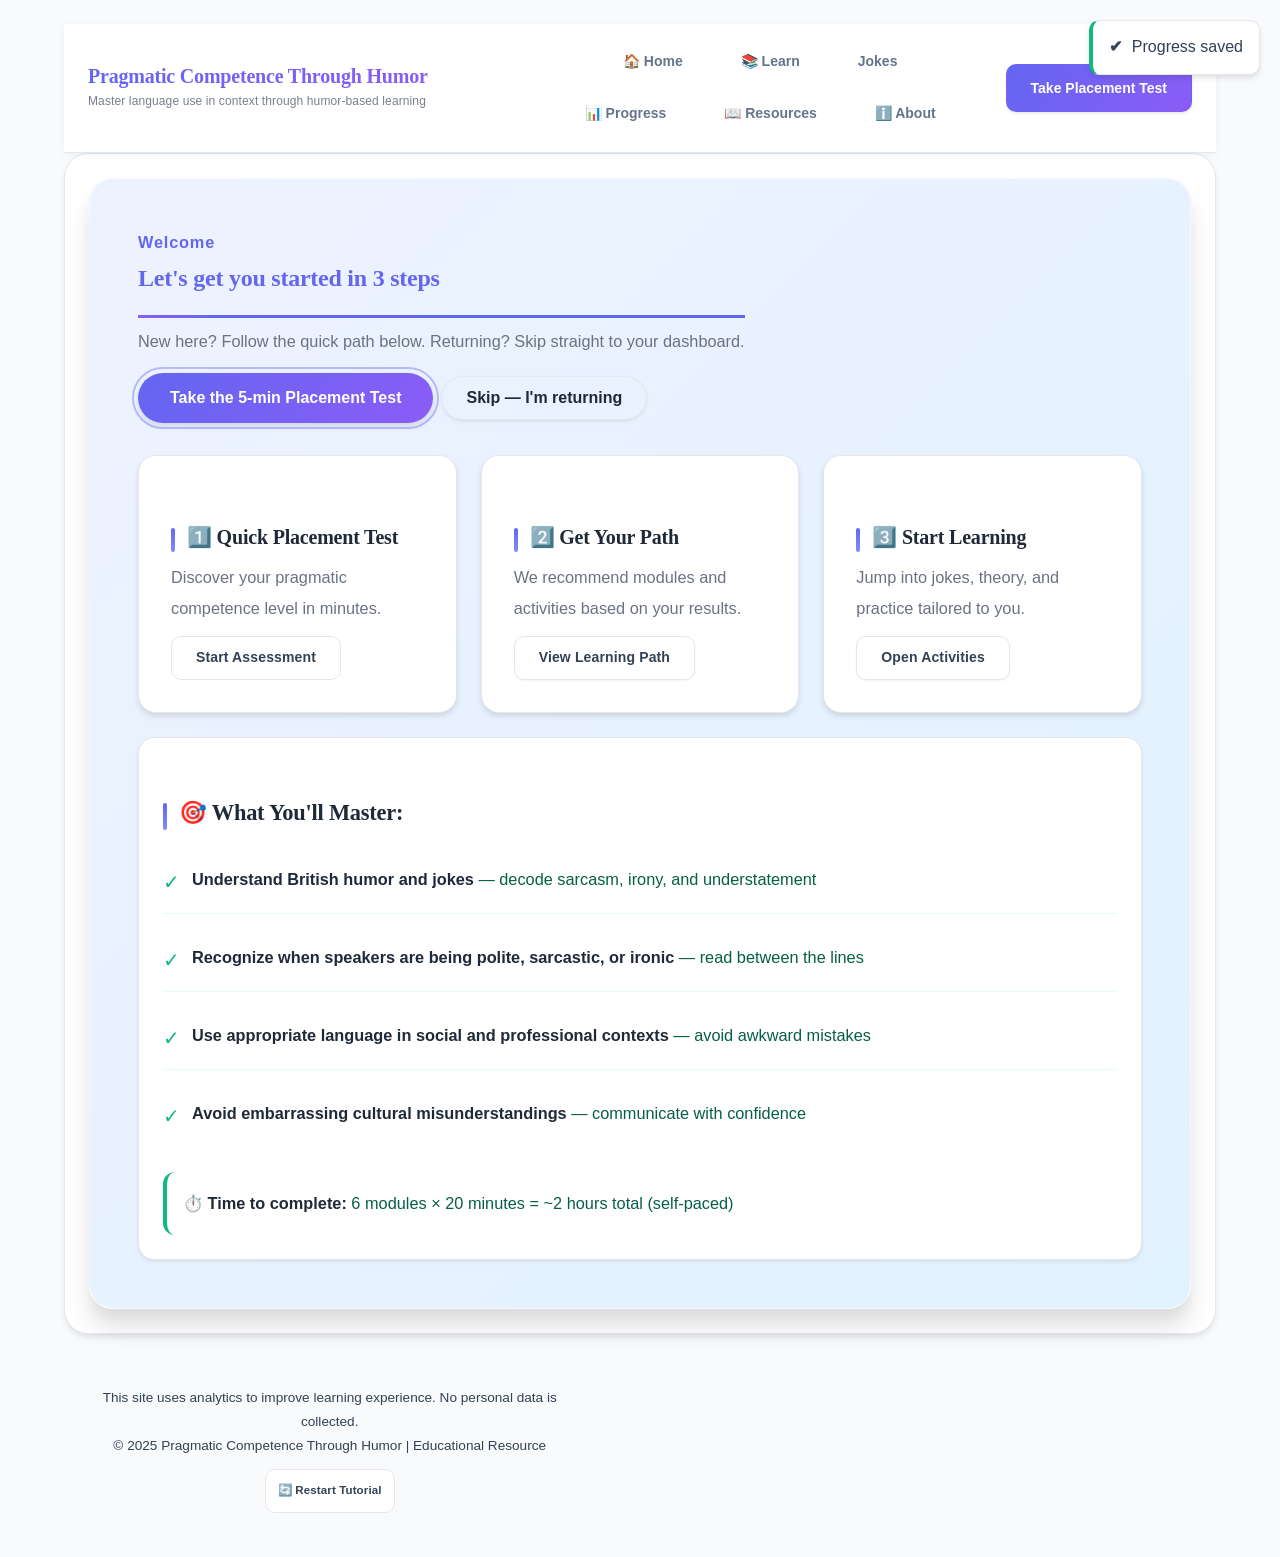
==== commit 86a259c0: "updated index" ====
--- a/index.html
+++ b/index.html
@@ -3,7 +3,7 @@
 <head>
     <meta charset="UTF-8">
     <meta name="viewport" content="width=device-width, initial-scale=1.0">
-    <title>Learn English Through Humour — Free Interactive Course | Jokes, Pragmatics & Quizzes</title>
+    <title>Learn with Humour — Teaching Pragmatic Competence Through Humour</title>
     <meta name="description" content="Free interactive English course for Uzbek learners: understand British humour, sarcasm and irony through 80 analysed jokes, 6 self-paced modules, quizzes and a placement test. Available in English and Uzbek.">
     <meta name="keywords" content="learn English with jokes, English humour, pragmatic competence, English for Uzbek speakers, ingliz tili, hazil orqali ingliz tili, sarcasm, irony, ESL, EFL, free English course">
     <meta name="author" content="Learn With Humour">
@@ -14,18 +14,23 @@
     <!-- Open Graph (Facebook, Telegram, LinkedIn link previews) -->
     <meta property="og:type" content="website">
     <meta property="og:url" content="https://learnwithhumour.uz/">
-    <meta property="og:title" content="Learn English Through Humour — Free Interactive Course">
+    <meta property="og:title" content="Learn with Humour — Teaching Pragmatic Competence Through Humour">
     <meta property="og:description" content="Understand British humour, sarcasm and irony through 80 analysed jokes, 6 self-paced modules and quizzes. Free, in English and Uzbek.">
-    <meta property="og:site_name" content="Learn With Humour">
+    <meta property="og:site_name" content="Learn with Humour">
     <meta property="og:locale" content="en_US">
     <meta property="og:locale:alternate" content="uz_UZ">
 
     <!-- Twitter Card -->
     <meta name="twitter:card" content="summary">
-    <meta name="twitter:title" content="Learn English Through Humour — Free Interactive Course">
+    <meta name="twitter:title" content="Learn with Humour — Teaching Pragmatic Competence Through Humour">
     <meta name="twitter:description" content="Understand British humour, sarcasm and irony through 80 analysed jokes, 6 self-paced modules and quizzes. Free, in English and Uzbek.">
 
-    <link rel="icon" href="data:image/svg+xml,<svg xmlns=%22http://www.w3.org/2000/svg%22 viewBox=%220 0 100 100%22><text y=%22.9em%22 font-size=%2290%22>😂</text></svg>">
+    <!-- Share preview image: activates once og-image.png (1200x630) is uploaded to the repo root -->
+    <meta property="og:image" content="https://learnwithhumour.uz/og-image.png">
+    <meta property="og:image:width" content="1200">
+    <meta property="og:image:height" content="630">
+
+    <link rel="icon" href="data:image/svg+xml,<svg xmlns=%22http://www.w3.org/2000/svg%22 viewBox=%220 0 100 100%22><rect width=%22100%22 height=%22100%22 rx=%2220%22 fill=%22%236366f1%22/><text x=%2250%22 y=%2268%22 font-family=%22Georgia,serif%22 font-size=%2252%22 font-weight=%22bold%22 fill=%22white%22 text-anchor=%22middle%22>LH</text></svg>">
 
     <!-- Structured data for Google -->
     <script type="application/ld+json">
@@ -39,7 +44,7 @@
       "isAccessibleForFree": true,
       "provider": {
         "@type": "Organization",
-        "name": "Learn With Humour",
+        "name": "Learn with Humour",
         "url": "https://learnwithhumour.uz/"
       },
       "hasCourseInstance": {
@@ -69,11 +74,6 @@
     <meta http-equiv="Content-Security-Policy" content="default-src 'self'; base-uri 'self'; object-src 'none'; img-src 'self' data: blob:; style-src 'self' 'unsafe-inline'; script-src 'self'; connect-src 'self' https://formsubmit.co; form-action 'self' https://formsubmit.co;">
 </head>
 <body>
-    <!-- Dark Mode Toggle -->
-    <button class="theme-toggle" id="theme-toggle" aria-label="Toggle dark mode" title="Toggle Dark Mode">
-        <span id="theme-icon">🌙</span>
-    </button>
-
     <!-- Language Toggle -->
     <div class="language-toggle" id="language-toggle">
         <button class="lang-btn active" data-lang="en" aria-label="Switch to English">ENG</button>
@@ -219,7 +219,7 @@
                         <div class="modal-tour-item">
                             <span class="modal-emoji-tour">❓</span>
                             <div>
-                                <strong class="modal-tour-item-title">12 Questions:</strong>
+                                <strong class="modal-tour-item-title">15 Questions:</strong>
                                 <span class="modal-tour-item-desc"> Multiple choice questions about humor and pragmatics</span>
                             </div>
                         </div>
@@ -304,6 +304,7 @@
                 <nav class="primary-nav">
                     <a href="#home" class="nav-link" aria-label="Go to home dashboard">🏠 Home</a>
                     <a href="#guide" class="nav-link" aria-label="Go to learning path">📚 Learn</a>
+                    <a href="#joke" class="nav-link" aria-label="Go to joke collection">Jokes</a>
                     <a href="#progress" class="nav-link" aria-label="Go to progress tracking">📊 Progress</a>
                     <a href="#resources" class="nav-link" aria-label="Go to resources">📖 Resources</a>
                     <a href="#about" class="nav-link" aria-label="Go to about section">ℹ️ About</a>
@@ -360,6 +361,16 @@
                             <h3 style="display:flex; align-items:center; gap:8px; margin-bottom:8px;">3️⃣ Start Learning</h3>
                             <p style="color:var(--text-secondary); margin-bottom:12px;">Jump into jokes, theory, and practice tailored to you.</p>
                             <button class="nav-btn secondary-btn" type="button" data-action="nav-section" data-section="activities" aria-label="Open activities section to start learning">Open Activities</button>
+                        </div>
+                    </div>
+
+                    <!-- Joke of the Day (filled by index-init.js once data loads) -->
+                    <div id="joke-of-day" style="display: none; background: white; border-radius: 16px; padding: 20px 24px; margin-top: 24px; border-left: 4px solid #6366f1; box-shadow: 0 2px 8px rgba(0,0,0,0.05);">
+                        <h3 style="margin-bottom: 8px;">😂 Joke of the Day</h3>
+                        <p id="joke-of-day-text" style="font-size: 1.05rem; color: #1f2937; line-height: 1.6; margin-bottom: 12px;"></p>
+                        <div style="display: flex; gap: 14px; flex-wrap: wrap; align-items: center;">
+                            <button class="nav-btn" type="button" id="joke-of-day-open">See why it's funny →</button>
+                            <a id="joke-of-day-share" href="#" target="_blank" rel="noopener noreferrer" style="color: #6366f1; font-weight: 600;">📤 Share on Telegram</a>
                         </div>
                     </div>
 
@@ -517,6 +528,8 @@
                         <p style="color: #6b7280; max-width: 500px; margin: 0 auto 24px;">
                             Answer 15 questions to find your current pragmatic competence level. This personalizes your learning path.
                         </p>
+                        <p lang="en" style="background:#eef2ff; border-radius:8px; padding:10px 14px; color:#3730a3; max-width:500px; margin:0 auto 24px;">👉 <strong>O'zbekcha kerakmi?</strong> Boshlang'ich va o'rta daraja savollari o'zbek tilida ham beriladi — yuqoridagi <strong>UZB</strong> tugmasini bosing.</p>
+                        <p lang="uz" style="background:#eef2ff; border-radius:8px; padding:10px 14px; color:#3730a3; max-width:500px; margin:0 auto 24px; display:none;">✅ Siz o'zbekcha rejimdasiz: A1–B1 savollari o'zbek tilida, yuqori daraja (B2–C1) savollari inglizcha beriladi.</p>
 
                         <!-- Reassurance Box -->
                         <div style="background: #f0fdf4; border: 2px solid #86efac; border-radius: 12px; padding: 20px; max-width: 550px; margin: 0 auto; text-align: left;">
@@ -597,7 +610,7 @@
 
                         <div style="margin: 32px 0;">
                             <div id="placement-score" style="font-size: 4em; font-weight: 700; color: #10b981; line-height: 1;">0</div>
-                            <div style="color: #6b7280; font-size: 1.1em;">out of 12 correct</div>
+                            <div style="color: #6b7280; font-size: 1.1em;">out of 15 correct</div>
                         </div>
 
                         <div style="background: white; border-radius: 12px; padding: 24px; margin: 24px 0;">
@@ -758,7 +771,9 @@
             <!-- ENHANCED: Joke Collection -->
             <section id="joke" class="content-section" role="region" aria-labelledby="joke-heading">
                 <h2 id="joke-heading">😂 Humor Collection</h2>
-                
+                <p lang="en" style="background:#eef2ff; border-left:4px solid #6366f1; border-radius:8px; padding:10px 14px; color:#3730a3; margin-bottom:16px;">👉 <strong>O'zbekcha kerakmi?</strong> Boshlang'ich (A1–A2) hazillar tahlili o'zbek tilida ham bor — yuqoridagi <strong>UZB</strong> tugmasini yoki tahlil ostidagi tugmani bosing.</p>
+                <p lang="uz" style="background:#eef2ff; border-left:4px solid #6366f1; border-radius:8px; padding:10px 14px; color:#3730a3; margin-bottom:16px; display:none;">✅ Siz o'zbekcha rejimdasiz: boshlang'ich hazillar tahlili o'zbek tilida ko'rsatiladi. Inglizchaga qaytish uchun yuqoridagi <strong>ENG</strong> tugmasini bosing.</p>
+
                 <div class="filter-buttons">
                     <button class="filter-btn active" type="button" data-joke-type="all" aria-label="Filter jokes to show all types">All Types</button>
                     <button class="filter-btn" type="button" data-joke-type="riddle" aria-label="Filter jokes to show only riddles">Riddles</button>
@@ -769,7 +784,7 @@
                 </div>
 
                 <div class="joke-card">
-                    <button class="joke-favorite" id="joke-favorite-btn" aria-label="Add joke to favorites">?</button>
+                    <button class="joke-favorite" id="joke-favorite-btn" aria-label="Add joke to favorites">☆</button>
                     <div class="joke-text" id="joke-text" aria-live="polite">Loading joke...</div>
                     <div class="badge-container">
                         <span class="level-badge" id="joke-level-tag"></span>
@@ -839,7 +854,7 @@
                             <strong>SOCIOPRAGMATIC</strong>
                             <p style="font-size: 0.9em; margin-top: 10px;">Social Context</p>
                         </div>
-                        <div class="model-arrow">?</div>
+                        <div class="model-arrow">=</div>
                         <div class="model-box" style="background: var(--success);">
                             <strong>PRAGMATIC COMPETENCE</strong>
                             <p style="font-size: 0.9em; margin-top: 10px;">Appropriate Communication</p>
@@ -857,7 +872,7 @@
                 <div class="accordion-item">
                     <button class="accordion-header" data-target="theory-intro-body" aria-expanded="false" aria-controls="theory-intro-body" aria-label="What is Pragmatic Competence? Toggle to expand or collapse">
                         <span>🎯 What is Pragmatic Competence? (Start Here!) <span class="section-time-estimate">⏱️ 3 min</span></span>
-                        <span>?</span>
+                        <span>▼</span>
                     </button>
                     <div class="accordion-body" id="theory-intro-body">
     <div class="theory-content-enhanced">
@@ -866,8 +881,8 @@
                         <h4 style="margin-top: 20px;">Why Grammar Alone Isn't Enough:</h4>
                         <div class="theory-box">
                             <p><strong>Example 1:</strong></p>
-                            <p>? <em>"Give me water."</em> (Grammatically correct, pragmatically rude in most contexts)</p>
-                            <p>? <em>"Could I have some water, please?"</em> (Grammatically correct AND pragmatically appropriate)</p>
+                            <p>✗ <em>"Give me water."</em> (Grammatically correct, pragmatically rude in most contexts)</p>
+                            <p>✓ <em>"Could I have some water, please?"</em> (Grammatically correct AND pragmatically appropriate)</p>
                             
                             <p style="margin-top: 15px;"><strong>Example 2:</strong></p>
                             <p>Student to teacher: <em>"Hey, you got a pen?"</em></p>
@@ -901,7 +916,7 @@
                 <div class="accordion-item">
                     <button class="accordion-header" data-target="pragmalinguistic-body" aria-expanded="false" aria-controls="pragmalinguistic-body" aria-label="Pragmalinguistic Knowledge: The Linguistic Tools. Toggle to expand or collapse">
                         <span>🔤 Pragmalinguistic Knowledge: The Linguistic Tools <span class="section-time-estimate">⏱️ 5 min</span></span>
-                        <span>?</span>
+                        <span>▼</span>
                     </button>
                     <div class="accordion-body" id="pragmalinguistic-body">
     <div class="theory-content-enhanced">
@@ -1057,7 +1072,7 @@
                 <div class="accordion-item">
                     <button class="accordion-header" data-target="sociopragmatic-body" aria-expanded="false" aria-controls="sociopragmatic-body" aria-label="Sociopragmatic Knowledge: Reading Social Context. Toggle to expand or collapse">
                         <span>🌍 Sociopragmatic Knowledge: Reading Social Context <span class="section-time-estimate">⏱️ 4 min</span></span>
-                        <span>?</span>
+                        <span>▼</span>
                     </button>
                     <div class="accordion-body" id="sociopragmatic-body">
     <div class="theory-content-enhanced">
@@ -1146,7 +1161,7 @@
                 <div class="accordion-item">
                     <button class="accordion-header" data-target="humor-theory-body">
                         <span>💡 Why Humor Works for Teaching Pragmatics</span>
-                        <span>?</span>
+                        <span>▼</span>
                     </button>
                     <div class="accordion-body" id="humor-theory-body">
     <div class="theory-content-enhanced">
@@ -1222,7 +1237,7 @@
                 <div class="accordion-item">
                     <button class="accordion-header" data-target="pragmatic-failure-body">
                         <span>⚠️ Pragmatic Failure: When Communication Breaks Down</span>
-                        <span>?</span>
+                        <span>▼</span>
                     </button>
                     <div class="accordion-body" id="pragmatic-failure-body">
     <div class="theory-content-enhanced">
@@ -1394,7 +1409,7 @@
                 <div style="text-align: center; margin-top: 30px;">
                     <button class="nav-btn no-print" id="reset-progress-btn" style="background: var(--danger); color: white;">🔄 Reset All Progress</button>
                     <p style="margin-top: 16px; color: var(--text-secondary); font-size: 0.9em;">
-                        💡 Your progress is saved securely in your browser. Use browser sync to access your progress across devices!
+                        💡 Your progress is saved in this browser. Use the QR backup below to move it to another device.
                     </p>
                 </div>
                 <!-- Progress Backup (Optional) -->
@@ -1461,48 +1476,6 @@
                         </p>
                     </div>
 
-                    <!-- Certificate -->
-                    <div id="certificate-container" class="theory-box" style="background: white; border: 8px double var(--primary); padding: 48px; margin-bottom: 32px; box-shadow: var(--shadow-2xl); position: relative;">
-                        <div style="position: absolute; top: 16px; right: 16px; font-size: 2rem; opacity: 0.1;">🎓</div>
-                        <div style="position: absolute; top: 16px; left: 16px; font-size: 2rem; opacity: 0.1;">🎓</div>
-                        <div style="position: absolute; bottom: 16px; right: 16px; font-size: 2rem; opacity: 0.1;">🎓</div>
-                        <div style="position: absolute; bottom: 16px; left: 16px; font-size: 2rem; opacity: 0.1;">🎓</div>
-
-                        <h3 style="font-family: 'Georgia', serif; font-size: 2rem; color: var(--primary-dark); margin-bottom: 24px; text-transform: uppercase; letter-spacing: 2px;">
-                            Certificate of Completion
-                        </h3>
-
-                        <p style="font-size: 1.1rem; color: var(--text-secondary); margin-bottom: 24px; font-style: italic;">
-                            This is to certify that
-                        </p>
-
-                        <div id="certificate-name" style="font-family: 'Georgia', serif; font-size: 2.5rem; color: var(--text-primary); margin-bottom: 24px; border-bottom: 2px solid var(--border); padding-bottom: 8px; font-weight: bold;">
-                            Pragmatics Student
-                        </div>
-
-                        <p style="font-size: 1.1rem; color: var(--text-secondary); margin-bottom: 16px; line-height: 1.8;">
-                            has successfully completed all six modules of<br>
-                            <strong style="color: var(--primary-dark);">Teaching Pragmatic Competence Through Humor</strong>
-                        </p>
-
-                        <div style="display: grid; grid-template-columns: 1fr 1fr; gap: 24px; margin: 32px 0; padding: 24px; background: var(--bg-secondary); border-radius: 12px;">
-                            <div>
-                                <div style="color: var(--text-tertiary); font-size: 0.9rem; margin-bottom: 4px;">Completion Date</div>
-                                <div id="certificate-date" style="color: var(--text-primary); font-weight: 600;">-</div>
-                            </div>
-                            <div>
-                                <div style="color: var(--text-tertiary); font-size: 0.9rem; margin-bottom: 4px;">Overall Mastery</div>
-                                <div id="certificate-score" style="color: var(--success); font-weight: 600; font-size: 1.5rem;">-</div>
-                            </div>
-                        </div>
-
-                        <div style="margin-top: 32px; padding-top: 24px; border-top: 2px solid var(--border);">
-                            <p style="font-size: 0.9rem; color: var(--text-tertiary); font-style: italic;">
-                                Certificate ID: <span id="certificate-id">-</span>
-                            </p>
-                        </div>
-                    </div>
-
                     <!-- Achievement Stats -->
                     <div class="theory-box" style="background: linear-gradient(135deg, #e0f2fe 0%, #bae6fd 100%); border-left: 4px solid var(--primary); margin-bottom: 32px;">
                         <h3 style="color: var(--primary-dark); margin-bottom: 20px; font-size: 1.5rem;">🏆 Your Achievement Summary</h3>
@@ -1516,23 +1489,6 @@
                         <h3 style="color: var(--text-primary); margin-bottom: 20px; font-size: 1.5rem;">🎯 What's Next?</h3>
 
                         <div style="display: grid; gap: 16px; text-align: left;">
-                            <!-- Share Achievement -->
-                            <div style="background: linear-gradient(135deg, #fef3c7 0%, #fde68a 100%); padding: 20px; border-radius: 12px; border-left: 4px solid var(--warning);">
-                                <div style="display: flex; align-items: center; margin-bottom: 12px;">
-                                    <span style="font-size: 2rem; margin-right: 12px;">📢</span>
-                                    <h4 style="color: #78350f; margin: 0; font-size: 1.1rem;">Share Your Achievement</h4>
-                                </div>
-                                <p style="color: #92400e; margin-bottom: 12px; line-height: 1.6;">
-                                    Let others know about your accomplishment! Download your certificate or share your progress.
-                                </p>
-                                <button class="cta-primary" type="button" data-action="certificate-download" style="margin-right: 8px;">
-                                    📥 Download Certificate
-                                </button>
-                                <button class="nav-btn" type="button" data-action="certificate-share">
-                                    📤 Share
-                                </button>
-                            </div>
-
                             <!-- Review Modules -->
                             <div style="background: linear-gradient(135deg, #e0f2fe 0%, #bae6fd 100%); padding: 20px; border-radius: 12px; border-left: 4px solid var(--primary);">
                                 <div style="display: flex; align-items: center; margin-bottom: 12px;">
@@ -1598,6 +1554,9 @@
                 <div class="resource-tabs" role="tablist" aria-label="Resource navigation tabs">
                     <button class="resource-tab active" role="tab" aria-selected="true" aria-controls="tab-joke" id="tab-btn-joke" type="button" data-action="resource-tab" data-tab="joke">
                         😂 Joke Library
+                    </button>
+                    <button class="resource-tab" role="tab" aria-selected="false" aria-controls="tab-authentic" id="tab-btn-authentic" type="button" data-action="resource-tab" data-tab="authentic">
+                        🎬 Authentic Materials
                     </button>
                     <button class="resource-tab" role="tab" aria-selected="false" aria-controls="tab-theory" id="tab-btn-theory" type="button" data-action="resource-tab" data-tab="theory">
                         📖 Learning Theories
@@ -1632,64 +1591,179 @@
                         <button class="cta-primary" type="button" data-action="nav-section" data-section="joke" aria-label="Go to full joke library">
                             Open Full Joke Library →
                         </button>
-                    </div>
-
-                    <!-- Video Corner: authentic humour videos -->
-                    <div class="theory-box" style="background: linear-gradient(135deg, #eef2ff 0%, #e0f2fe 100%); border-left: 4px solid #6366f1; padding: 24px; margin-top: 24px;">
-                        <h3 style="color: #3730a3; margin-bottom: 8px; font-size: 1.25rem;">🎬 Video Corner: Real Humour, Simple English</h3>
-                        <p lang="en" style="color: #4b5563; margin-bottom: 20px; line-height: 1.7;">Authentic comedy videos, from wordless to advanced. Watch, laugh, then try the mini-task. Links open on YouTube.</p>
-                        <p lang="uz" style="color: #4b5563; margin-bottom: 20px; line-height: 1.7; display: none;">Haqiqiy komediya videolari — so'zsizlaridan murakkabigacha. Tomosha qiling, kuling, so'ng mini-topshiriqni bajaring. Havolalar YouTube'da ochiladi.</p>
-
-                        <div style="display: grid; grid-template-columns: repeat(auto-fit, minmax(260px, 1fr)); gap: 16px;">
-                            <div style="background: white; border-radius: 12px; padding: 18px;">
-                                <h4 style="color: #1f2937; margin-bottom: 6px;">😐 Mr Bean <span class="tag tag-a1">A1</span></h4>
-                                <p lang="en" style="color: #4b5563; line-height: 1.6; margin-bottom: 8px;">Almost no words — the comedy is in the actions. Perfect first authentic video.</p>
-                                <p lang="uz" style="color: #4b5563; line-height: 1.6; margin-bottom: 8px; display: none;">Deyarli so'zsiz — kulgi harakatlarda. Birinchi autentik video uchun ideal.</p>
-                                <p lang="en" style="color: #6366f1; font-size: 0.875rem; margin-bottom: 10px;"><strong>Task:</strong> Watch 2 minutes. Tell what happened using the past simple: "He walked... he opened..."</p>
-                                <p lang="uz" style="color: #6366f1; font-size: 0.875rem; margin-bottom: 10px; display: none;"><strong>Topshiriq:</strong> 2 daqiqa tomosha qiling. Nima bo'lganini past simple'da ayting: "He walked... he opened..."</p>
-                                <a href="https://www.youtube.com/@MrBean" target="_blank" rel="noopener noreferrer" style="color: #6366f1; font-weight: 600;">Official channel →</a>
-                            </div>
-                            <div style="background: white; border-radius: 12px; padding: 18px;">
-                                <h4 style="color: #1f2937; margin-bottom: 6px;">🐱 Simon's Cat <span class="tag tag-a1">A1</span></h4>
-                                <p lang="en" style="color: #4b5563; line-height: 1.6; margin-bottom: 8px;">Short wordless cartoons about a hungry cat. Everyone understands, everyone laughs.</p>
-                                <p lang="uz" style="color: #4b5563; line-height: 1.6; margin-bottom: 8px; display: none;">Och mushuk haqidagi qisqa so'zsiz multfilmlar. Hamma tushunadi, hamma kuladi.</p>
-                                <p lang="en" style="color: #6366f1; font-size: 0.875rem; margin-bottom: 10px;"><strong>Task:</strong> Pause halfway. Predict the ending in English, then check.</p>
-                                <p lang="uz" style="color: #6366f1; font-size: 0.875rem; margin-bottom: 10px; display: none;"><strong>Topshiriq:</strong> O'rtasida to'xtating. Oxirini inglizchada taxmin qiling, keyin tekshiring.</p>
-                                <a href="https://www.youtube.com/@SimonsCat" target="_blank" rel="noopener noreferrer" style="color: #6366f1; font-weight: 600;">Official channel →</a>
-                            </div>
-                            <div style="background: white; border-radius: 12px; padding: 18px;">
-                                <h4 style="color: #1f2937; margin-bottom: 6px;">🐑 Shaun the Sheep <span class="tag tag-a1">A1</span></h4>
-                                <p lang="en" style="color: #4b5563; line-height: 1.6; margin-bottom: 8px;">Wordless British claymation. Great for describing scenes and characters.</p>
-                                <p lang="uz" style="color: #4b5563; line-height: 1.6; margin-bottom: 8px; display: none;">So'zsiz ingliz plastilin multfilmi. Sahna va qahramonlarni tasvirlash uchun juda yaxshi.</p>
-                                <p lang="en" style="color: #6366f1; font-size: 0.875rem; margin-bottom: 10px;"><strong>Task:</strong> Choose one character and describe them in 3 sentences.</p>
-                                <p lang="uz" style="color: #6366f1; font-size: 0.875rem; margin-bottom: 10px; display: none;"><strong>Topshiriq:</strong> Bitta qahramonni tanlab, uni 3 gapda tasvirlab bering.</p>
-                                <a href="https://www.youtube.com/@shaunthesheep" target="_blank" rel="noopener noreferrer" style="color: #6366f1; font-weight: 600;">Official channel →</a>
-                            </div>
-                            <div style="background: white; border-radius: 12px; padding: 18px;">
-                                <h4 style="color: #1f2937; margin-bottom: 6px;">🎭 Studio C <span class="tag tag-b1">B1</span></h4>
-                                <p lang="en" style="color: #4b5563; line-height: 1.6; margin-bottom: 8px;">Clean, family-friendly sketch comedy. Clear American English, everyday situations.</p>
-                                <p lang="uz" style="color: #4b5563; line-height: 1.6; margin-bottom: 8px; display: none;">Toza, oilaviy sketch-komediya. Aniq amerikacha ingliz tili, kundalik vaziyatlar.</p>
-                                <p lang="en" style="color: #6366f1; font-size: 0.875rem; margin-bottom: 10px;"><strong>Task:</strong> Find the misunderstanding in the sketch. Who took what literally?</p>
-                                <p lang="uz" style="color: #6366f1; font-size: 0.875rem; margin-bottom: 10px; display: none;"><strong>Topshiriq:</strong> Sketchdagi anglashilmovchilikni toping. Kim nimani so'zma-so'z tushundi?</p>
-                                <a href="https://www.youtube.com/@StudioC" target="_blank" rel="noopener noreferrer" style="color: #6366f1; font-weight: 600;">Official channel →</a>
-                            </div>
-                            <div style="background: white; border-radius: 12px; padding: 18px;">
-                                <h4 style="color: #1f2937; margin-bottom: 6px;">☘️ Foil Arms and Hog <span class="tag tag-b2">B2</span></h4>
-                                <p lang="en" style="color: #4b5563; line-height: 1.6; margin-bottom: 8px;">Irish trio famous for language and culture sketches like "How to Speak Dublin" — comedy about learning languages itself.</p>
-                                <p lang="uz" style="color: #4b5563; line-height: 1.6; margin-bottom: 8px; display: none;">"How to Speak Dublin" kabi til va madaniyat sketchlari bilan mashhur irland uchligi — tilni o'rganishning o'zi haqidagi komediya.</p>
-                                <p lang="en" style="color: #6366f1; font-size: 0.875rem; margin-bottom: 10px;"><strong>Task:</strong> Note one phrase that means something different from its words.</p>
-                                <p lang="uz" style="color: #6366f1; font-size: 0.875rem; margin-bottom: 10px; display: none;"><strong>Topshiriq:</strong> So'zlaridan boshqacha ma'no bildiradigan bitta iborani yozib oling.</p>
-                                <a href="https://www.youtube.com/watch?v=OhdXJrGr1iM" target="_blank" rel="noopener noreferrer" style="color: #6366f1; font-weight: 600;">"How to Speak Dublin" →</a>
-                            </div>
-                            <div style="background: white; border-radius: 12px; padding: 18px;">
-                                <h4 style="color: #1f2937; margin-bottom: 6px;">👩‍🏫 Funny English Teachers <span class="tag tag-a2">A2</span></h4>
-                                <p lang="en" style="color: #4b5563; line-height: 1.6; margin-bottom: 8px;">Teachers who explain English with humor: Learn English with Ronnie, Bob the Canadian.</p>
-                                <p lang="uz" style="color: #4b5563; line-height: 1.6; margin-bottom: 8px; display: none;">Ingliz tilini hazil bilan tushuntiradigan o'qituvchilar: Learn English with Ronnie, Bob the Canadian.</p>
-                                <p lang="en" style="color: #6366f1; font-size: 0.875rem; margin-bottom: 10px;"><strong>Task:</strong> Write down one new idiom from the video and use it in your own sentence.</p>
-                                <p lang="uz" style="color: #6366f1; font-size: 0.875rem; margin-bottom: 10px; display: none;"><strong>Topshiriq:</strong> Videodan bitta yangi iborani yozib oling va o'z gapingizda ishlating.</p>
-                                <a href="https://www.youtube.com/results?search_query=learn+english+with+ronnie" target="_blank" rel="noopener noreferrer" style="color: #6366f1; font-weight: 600;">Find on YouTube →</a>
-                            </div>
-                        </div>
+                        <p style="margin-top: 14px; margin-bottom: 0; color: #78350f;">Looking for videos, comics, stories and podcasts with tasks? → <a href="#" data-action="resource-tab" data-tab="authentic" style="color: #92400e; font-weight: 700;">Open the Authentic Materials tab</a></p>
+                    </div>
+
+                    </div>
+
+                <!-- Tab Content: Authentic Materials -->
+                <div id="tab-authentic" class="tab-content" role="tabpanel" aria-labelledby="tab-btn-authentic">
+                    <div class="theory-box" style="background: linear-gradient(135deg, #eef2ff 0%, #e0f2fe 100%); border-left: 4px solid #6366f1; padding: 24px;">
+                        <h3 style="color: #3730a3; margin-bottom: 8px; font-size: 1.25rem;">🎬 Tasks with Authentic Materials</h3>
+                        <p style="color: #4b5563; margin-bottom: 12px; line-height: 1.7;">Real comedy made for native speakers — videos, adverts, comics, stories and podcasts — ordered from A1 to C1. Each task has steps, a goal, and an example answer to check yourself against.</p>
+
+                        <div style="background: white; border-radius: 12px; padding: 14px 18px; margin-bottom: 8px;">
+                            <p style="color: #1f2937; font-size: 0.9rem; line-height: 1.7; margin-bottom: 6px;"><strong>How to work:</strong> <strong>1️⃣ Before</strong> — read the steps first, so you know what to look for. <strong>2️⃣ While</strong> — pause freely; on YouTube turn on subtitles (<strong>CC</strong>). <strong>3️⃣ After</strong> — write your answers FIRST, then open "✅ Example answer" and compare. Producing your own answer is where the learning happens.</p>
+                            <p style="color: #6b7280; font-size: 0.85rem; margin-bottom: 0;">💪 Materials are deliberately one small step above your level — that is how you grow. Too hard? Go down a level. Too easy? Go up.</p>
+                        </div>
+
+                    <h4 style="margin: 28px 0 4px; color: #3730a3; font-size: 1.1rem; border-bottom: 2px solid #c7d2fe; padding-bottom: 6px;">🟢 A1 — Beginner</h4>
+                    <p style="color: #6b7280; font-size: 0.875rem; margin-bottom: 12px;">Focus: understanding without words — actions, intentions and politeness you can SEE.</p>
+                    <div style="display: grid; grid-template-columns: repeat(auto-fit, minmax(280px, 1fr)); gap: 16px;">
+                        <div style="background: white; border-radius: 12px; padding: 18px; display: flex; flex-direction: column;">
+                            <h4 style="color: #1f2937; margin-bottom: 4px;">😐 Mr Bean: "The Exam"</h4>
+                            <p style="margin-bottom: 10px;"><span class="tag tag-a1">A1</span> <span style="background: #f3f4f6; color: #374151; padding: 2px 8px; border-radius: 4px; font-size: 0.7rem; font-weight: 600; text-transform: uppercase; letter-spacing: 0.5px;">Video</span> <span style="color: #9ca3af; font-size: 0.75rem;">⏱ 3 min</span></p>
+                            <p style="color: #4b5563; line-height: 1.6; margin-bottom: 10px;">Mr Bean wants to copy his neighbour's exam answers — but never asks. All the communication happens without words.</p>
+                            <p style="color: #374151; font-size: 0.875rem; font-weight: 600; margin-bottom: 4px;">📋 Steps:</p>
+                            <ol style="color: #4f46e5; font-size: 0.875rem; line-height: 1.6; margin: 0 0 10px 20px; padding: 0;"><li>Watch the clip.</li><li>Find 2 moments: Bean “asks” without words, and the other student “says no” without words.</li><li>Describe them in simple English: <em>“He looks at the paper. The man covers it.”</em></li></ol>
+                            <p style="color: #065f46; font-size: 0.875rem; margin-bottom: 10px;"><strong>🎯 You will learn:</strong> requests and refusals can happen without any words at all.</p>
+                            <details style="margin-bottom: 10px;"><summary style="cursor: pointer; color: #92400e; font-weight: 600; font-size: 0.875rem;">✅ Example answer</summary><div style="font-size: 0.85rem; color: #4b5563; background: #fffbeb; border-radius: 8px; padding: 10px 12px; margin-top: 6px;">He slides his eyes sideways and leans over — an unspoken “may I look?”. The neighbour shields his paper with his arm — an unspoken “no”. Nobody speaks, yet both understand each other perfectly.</div></details>
+                            <p style="margin-top: auto; margin-bottom: 0;"><a href="https://www.youtube.com/watch?v=9LhLjpsstPY" target="_blank" rel="noopener noreferrer" style="color: #6366f1; font-weight: 600;">▶ Watch: "The Exam" (Mr Bean Official) →</a></p>
+                        </div>
+<div style="background: white; border-radius: 12px; padding: 18px; display: flex; flex-direction: column;">
+                            <h4 style="color: #1f2937; margin-bottom: 4px;">🐱 Simon's Cat: "Cat Man Do"</h4>
+                            <p style="margin-bottom: 10px;"><span class="tag tag-a1">A1</span> <span style="background: #f3f4f6; color: #374151; padding: 2px 8px; border-radius: 4px; font-size: 0.7rem; font-weight: 600; text-transform: uppercase; letter-spacing: 0.5px;">Cartoon</span> <span style="color: #9ca3af; font-size: 0.75rem;">⏱ 2 min</span></p>
+                            <p style="color: #4b5563; line-height: 1.6; margin-bottom: 10px;">A hungry cat tries to wake its owner — starting gently and ending... not gently.</p>
+                            <p style="color: #374151; font-size: 0.875rem; font-weight: 600; margin-bottom: 4px;">📋 Steps:</p>
+                            <ol style="color: #4f46e5; font-size: 0.875rem; line-height: 1.6; margin: 0 0 10px 20px; padding: 0;"><li>Watch the cartoon.</li><li>Write the cat's actions in order (tap → ... → ...).</li><li>Match each action to one phrase: <em>“Excuse me, are you awake?” → “Could you get up, please?” → “Get up!” → “FEED ME NOW!”</em></li></ol>
+                            <p style="color: #065f46; font-size: 0.875rem; margin-bottom: 10px;"><strong>🎯 You will learn:</strong> requests have politeness levels — from soft hint to direct demand.</p>
+                            <details style="margin-bottom: 10px;"><summary style="cursor: pointer; color: #92400e; font-weight: 600; font-size: 0.875rem;">✅ Example answer</summary><div style="font-size: 0.85rem; color: #4b5563; background: #fffbeb; border-radius: 8px; padding: 10px 12px; margin-top: 6px;">Soft paw tap → meowing → harder taps → the baseball bat. Matching: tap = “Excuse me, are you awake?”; meow = “Could you get up, please?”; hard taps = “Get up!”; bat = “FEED ME NOW!” The more desperate the cat, the less polite the request.</div></details>
+                            <p style="margin-top: auto; margin-bottom: 0;"><a href="https://www.youtube.com/watch?v=tdKhseAu82M" target="_blank" rel="noopener noreferrer" style="color: #6366f1; font-weight: 600;">▶ Watch: "Cat Man Do" →</a></p>
+                        </div>
+<div style="background: white; border-radius: 12px; padding: 18px; display: flex; flex-direction: column;">
+                            <h4 style="color: #1f2937; margin-bottom: 4px;">🐑 Shaun the Sheep: "Off the Baa"</h4>
+                            <p style="margin-bottom: 10px;"><span class="tag tag-a1">A1</span> <span style="background: #f3f4f6; color: #374151; padding: 2px 8px; border-radius: 4px; font-size: 0.7rem; font-weight: 600; text-transform: uppercase; letter-spacing: 0.5px;">Cartoon</span> <span style="color: #9ca3af; font-size: 0.75rem;">⏱ 7 min</span></p>
+                            <p style="color: #4b5563; line-height: 1.6; margin-bottom: 10px;">The sheep secretly play football. Every time the Farmer looks, they pretend to be ordinary sheep.</p>
+                            <p style="color: #374151; font-size: 0.875rem; font-weight: 600; margin-bottom: 4px;">📋 Steps:</p>
+                            <ol style="color: #4f46e5; font-size: 0.875rem; line-height: 1.6; margin: 0 0 10px 20px; padding: 0;"><li>Watch the episode.</li><li>Find 2 moments when the animals pretend.</li><li>Answer in one sentence each: what must the Farmer believe?</li></ol>
+                            <p style="color: #065f46; font-size: 0.875rem; margin-bottom: 10px;"><strong>🎯 You will learn:</strong> to read intentions behind behaviour — the skill behind understanding indirect speech.</p>
+                            <details style="margin-bottom: 10px;"><summary style="cursor: pointer; color: #92400e; font-weight: 600; font-size: 0.875rem;">✅ Example answer</summary><div style="font-size: 0.85rem; color: #4b5563; background: #fffbeb; border-radius: 8px; padding: 10px 12px; margin-top: 6px;">When the Farmer looks over, the sheep freeze and chew grass — he must believe “nothing is happening”. The pig hides the ball — the Farmer must believe there is no game. The moment he turns away, the game continues: it was a performance.</div></details>
+                            <p style="margin-top: auto; margin-bottom: 0;"><a href="https://www.youtube.com/watch?v=WeQw6utcU_g" target="_blank" rel="noopener noreferrer" style="color: #6366f1; font-weight: 600;">▶ Watch: "Off the Baa" (full episode) →</a></p>
+                        </div>
+                    </div>
+
+                    <h4 style="margin: 28px 0 4px; color: #3730a3; font-size: 1.1rem; border-bottom: 2px solid #c7d2fe; padding-bottom: 6px;">🟡 A2 — Elementary</h4>
+                    <p style="color: #6b7280; font-size: 0.875rem; margin-bottom: 12px;">Focus: sounds, idioms and polite phrases — short listening tasks you can finish today.</p>
+                    <div style="display: grid; grid-template-columns: repeat(auto-fit, minmax(280px, 1fr)); gap: 16px;">
+                        <div style="background: white; border-radius: 12px; padding: 18px; display: flex; flex-direction: column;">
+                            <h4 style="color: #1f2937; margin-bottom: 4px;">📻 Berlitz Advert: "We Are Sinking"</h4>
+                            <p style="margin-bottom: 10px;"><span class="tag tag-a2">A2</span> <span style="background: #f3f4f6; color: #374151; padding: 2px 8px; border-radius: 4px; font-size: 0.7rem; font-weight: 600; text-transform: uppercase; letter-spacing: 0.5px;">Advert</span> <span style="color: #9ca3af; font-size: 0.75rem;">⏱ 1 min</span></p>
+                            <p style="color: #4b5563; line-height: 1.6; margin-bottom: 10px;">A coastguard recruit hears "We are sinking!" and answers "What are you thinking about?" — a famous advert about mishearing English.</p>
+                            <p style="color: #374151; font-size: 0.875rem; font-weight: 600; margin-bottom: 4px;">📋 Steps:</p>
+                            <ol style="color: #4f46e5; font-size: 0.875rem; line-height: 1.6; margin: 0 0 10px 20px; padding: 0;"><li>Listen twice.</li><li>Which two words does he confuse, and why?</li><li>Say aloud: <em>sink / think, sank / thank</em>.</li><li>Write one question he should have asked to check: <em>“Do you mean ...?”</em></li></ol>
+                            <p style="color: #065f46; font-size: 0.875rem; margin-bottom: 10px;"><strong>🎯 You will learn:</strong> the th/s contrast, and checking understanding instead of guessing.</p>
+                            <details style="margin-bottom: 10px;"><summary style="cursor: pointer; color: #92400e; font-weight: 600; font-size: 0.875rem;">✅ Example answer</summary><div style="font-size: 0.85rem; color: #4b5563; background: #fffbeb; border-radius: 8px; padding: 10px 12px; margin-top: 6px;">He confuses “sinking” and “thinking”: the English “th” sound does not exist in his language, so he hears “s”. A checking question: “Do you mean you are in danger? Are you SINKING?” Checking is always safer than pretending to understand.</div></details>
+                            <p style="margin-top: auto; margin-bottom: 0;"><a href="https://www.youtube.com/watch?v=zkalf0odHs8" target="_blank" rel="noopener noreferrer" style="color: #6366f1; font-weight: 600;">▶ Watch: the Berlitz coastguard advert →</a></p>
+                        </div>
+<div style="background: white; border-radius: 12px; padding: 18px; display: flex; flex-direction: column;">
+                            <h4 style="color: #1f2937; margin-bottom: 4px;">🎙️ BBC: The English We Speak</h4>
+                            <p style="margin-bottom: 10px;"><span class="tag tag-a2">A2-B1</span> <span style="background: #f3f4f6; color: #374151; padding: 2px 8px; border-radius: 4px; font-size: 0.7rem; font-weight: 600; text-transform: uppercase; letter-spacing: 0.5px;">Podcast</span> <span style="color: #9ca3af; font-size: 0.75rem;">⏱ 3 min</span></p>
+                            <p style="color: #4b5563; line-height: 1.6; margin-bottom: 10px;">A weekly BBC mini-podcast: one playful idiom per episode, explained in a short funny dialogue.</p>
+                            <p style="color: #374151; font-size: 0.875rem; font-weight: 600; margin-bottom: 4px;">📋 Steps:</p>
+                            <ol style="color: #4f46e5; font-size: 0.875rem; line-height: 1.6; margin: 0 0 10px 20px; padding: 0;"><li>Pick any episode and listen.</li><li>Write the idiom and its real meaning.</li><li>Write one sentence of your own with it.</li><li>Decide: could you say it to a friend? A teacher? A stranger?</li></ol>
+                            <p style="color: #065f46; font-size: 0.875rem; margin-bottom: 10px;"><strong>🎯 You will learn:</strong> natural idioms plus register judgement — and a weekly listening habit.</p>
+                            <details style="margin-bottom: 10px;"><summary style="cursor: pointer; color: #92400e; font-weight: 600; font-size: 0.875rem;">✅ Example answer</summary><div style="font-size: 0.85rem; color: #4b5563; background: #fffbeb; border-radius: 8px; padding: 10px 12px; margin-top: 6px;">Example with “to live for something” (= to love it very much): “My grandmother lives for her garden.” Friend, teacher, stranger — all fine, it is a neutral idiom. But “to be gutted” (= very disappointed) is informal: fine with friends, too casual in an essay.</div></details>
+                            <p style="margin-top: auto; margin-bottom: 0;"><a href="https://www.bbc.co.uk/learningenglish/english/features/the-english-we-speak" target="_blank" rel="noopener noreferrer" style="color: #6366f1; font-weight: 600;">▶ Listen: The English We Speak →</a></p>
+                        </div>
+<div style="background: white; border-radius: 12px; padding: 18px; display: flex; flex-direction: column;">
+                            <h4 style="color: #1f2937; margin-bottom: 4px;">👩‍🏫 Ronnie: Polite Expressions</h4>
+                            <p style="margin-bottom: 10px;"><span class="tag tag-a2">A2</span> <span style="background: #f3f4f6; color: #374151; padding: 2px 8px; border-radius: 4px; font-size: 0.7rem; font-weight: 600; text-transform: uppercase; letter-spacing: 0.5px;">Video lesson</span> <span style="color: #9ca3af; font-size: 0.75rem;">⏱ 8 min</span></p>
+                            <p style="color: #4b5563; line-height: 1.6; margin-bottom: 10px;">A funny teacher explains the indirect expressions English speakers use instead of saying things directly.</p>
+                            <p style="color: #374151; font-size: 0.875rem; font-weight: 600; margin-bottom: 4px;">📋 Steps:</p>
+                            <ol style="color: #4f46e5; font-size: 0.875rem; line-height: 1.6; margin: 0 0 10px 20px; padding: 0;"><li>Watch the lesson.</li><li>Write 3 polite expressions from it.</li><li>For each, decide: friend, teacher or stranger?</li><li>Take the quiz under the video.</li></ol>
+                            <p style="color: #065f46; font-size: 0.875rem; margin-bottom: 10px;"><strong>🎯 You will learn:</strong> softening — how to make requests and criticism polite, and when it matters.</p>
+                            <details style="margin-bottom: 10px;"><summary style="cursor: pointer; color: #92400e; font-weight: 600; font-size: 0.875rem;">✅ Example answer</summary><div style="font-size: 0.85rem; color: #4b5563; background: #fffbeb; border-radius: 8px; padding: 10px 12px; margin-top: 6px;">Typical finds: “Would you mind...?”, “I'm afraid...”, “Could you possibly...?” All three suit a teacher or stranger. With a close friend they sound TOO formal — “Can you pass me that?” is enough. Too much politeness is also a mistake.</div></details>
+                            <p style="margin-top: auto; margin-bottom: 0;"><a href="https://www.engvid.com/polite-english-dont-be-rude/" target="_blank" rel="noopener noreferrer" style="color: #6366f1; font-weight: 600;">▶ Watch: "Learn POLITE expressions" (with quiz) →</a></p>
+                        </div>
+                    </div>
+
+                    <h4 style="margin: 28px 0 4px; color: #3730a3; font-size: 1.1rem; border-bottom: 2px solid #c7d2fe; padding-bottom: 6px;">🔵 B1 — Intermediate</h4>
+                    <p style="color: #6b7280; font-size: 0.875rem; margin-bottom: 12px;">Focus: literal vs intended meaning — where misunderstandings are born.</p>
+                    <div style="display: grid; grid-template-columns: repeat(auto-fit, minmax(280px, 1fr)); gap: 16px;">
+                        <div style="background: white; border-radius: 12px; padding: 18px; display: flex; flex-direction: column;">
+                            <h4 style="color: #1f2937; margin-bottom: 4px;">🐯 Calvin and Hobbes</h4>
+                            <p style="margin-bottom: 10px;"><span class="tag tag-b1">B1</span> <span style="background: #f3f4f6; color: #374151; padding: 2px 8px; border-radius: 4px; font-size: 0.7rem; font-weight: 600; text-transform: uppercase; letter-spacing: 0.5px;">Comic strip</span> <span style="color: #9ca3af; font-size: 0.75rem;">⏱ 5 min</span></p>
+                            <p style="color: #4b5563; line-height: 1.6; margin-bottom: 10px;">Six-year-old Calvin takes idioms literally and talks like a professor. A new strip is free every day on the official site.</p>
+                            <p style="color: #374151; font-size: 0.875rem; font-weight: 600; margin-bottom: 4px;">📋 Steps:</p>
+                            <ol style="color: #4f46e5; font-size: 0.875rem; line-height: 1.6; margin: 0 0 10px 20px; padding: 0;"><li>Read 3 strips.</li><li>Find one where the joke is literal understanding, or Calvin using very adult words.</li><li>Write: what does the phrase really mean, and why is it funny from a child?</li></ol>
+                            <p style="color: #065f46; font-size: 0.875rem; margin-bottom: 10px;"><strong>🎯 You will learn:</strong> literal vs figurative meaning and register clash — with pictures helping you. Use a dictionary freely: the hard words ARE the joke.</p>
+                            <details style="margin-bottom: 10px;"><summary style="cursor: pointer; color: #92400e; font-weight: 600; font-size: 0.875rem;">✅ Example answer</summary><div style="font-size: 0.85rem; color: #4b5563; background: #fffbeb; border-radius: 8px; padding: 10px 12px; margin-top: 6px;">Example: Calvin describes a snowball fight like a war report — “the enemy”, “strategic retreat”. Those words belong in military news; from a six-year-old in a garden they clash with reality. The phrase really just means “we are losing the snowball fight”.</div></details>
+                            <p style="margin-top: auto; margin-bottom: 0;"><a href="https://www.gocomics.com/calvinandhobbes" target="_blank" rel="noopener noreferrer" style="color: #6366f1; font-weight: 600;">▶ Read: Calvin and Hobbes (official site) →</a></p>
+                        </div>
+<div style="background: white; border-radius: 12px; padding: 18px; display: flex; flex-direction: column;">
+                            <h4 style="color: #1f2937; margin-bottom: 4px;">🎭 Studio C: "Scott Sterling"</h4>
+                            <p style="margin-bottom: 10px;"><span class="tag tag-b1">B1</span> <span style="background: #f3f4f6; color: #374151; padding: 2px 8px; border-radius: 4px; font-size: 0.7rem; font-weight: 600; text-transform: uppercase; letter-spacing: 0.5px;">Sketch</span> <span style="color: #9ca3af; font-size: 0.75rem;">⏱ 5 min</span></p>
+                            <p style="color: #4b5563; line-height: 1.6; margin-bottom: 10px;">A goalkeeper keeps getting hit in the face — and the commentators describe the disaster as heroic triumph.</p>
+                            <p style="color: #374151; font-size: 0.875rem; font-weight: 600; margin-bottom: 4px;">📋 Steps:</p>
+                            <ol style="color: #4f46e5; font-size: 0.875rem; line-height: 1.6; margin: 0 0 10px 20px; padding: 0;"><li>Watch with subtitles (CC).</li><li>Write 2 commentator phrases that present the accident as a triumph.</li><li>Rewrite one of them as a plain fact: <em>“The ball hit his face.”</em> Compare the two versions.</li></ol>
+                            <p style="color: #065f46; font-size: 0.875rem; margin-bottom: 10px;"><strong>🎯 You will learn:</strong> framing — the same event sounds completely different depending on the words chosen.</p>
+                            <details style="margin-bottom: 10px;"><summary style="cursor: pointer; color: #92400e; font-weight: 600; font-size: 0.875rem;">✅ Example answer</summary><div style="font-size: 0.85rem; color: #4b5563; background: #fffbeb; border-radius: 8px; padding: 10px 12px; margin-top: 6px;">Phrases like “What a save!” and “This young man is a hero!” frame a painful accident as an achievement. Plain version: “The ball hit his face again.” The gap between the two versions IS the comedy — and shows how much work words do.</div></details>
+                            <p style="margin-top: auto; margin-bottom: 0;"><a href="https://www.youtube.com/watch?v=8F9jXYOH2c0" target="_blank" rel="noopener noreferrer" style="color: #6366f1; font-weight: 600;">▶ Watch: "Top Soccer Shootout Ever" →</a></p>
+                        </div>
+<div style="background: white; border-radius: 12px; padding: 18px; display: flex; flex-direction: column;">
+                            <h4 style="color: #1f2937; margin-bottom: 4px;">⚾ Abbott & Costello: "Who's on First?"</h4>
+                            <p style="margin-bottom: 10px;"><span class="tag tag-b1">B1-B2</span> <span style="background: #f3f4f6; color: #374151; padding: 2px 8px; border-radius: 4px; font-size: 0.7rem; font-weight: 600; text-transform: uppercase; letter-spacing: 0.5px;">Sketch</span> <span style="color: #9ca3af; font-size: 0.75rem;">⏱ 6 min</span></p>
+                            <p style="color: #4b5563; line-height: 1.6; margin-bottom: 10px;">The most famous misunderstanding sketch ever (1945). The players' NAMES are "Who", "What" and "I Don't Know".</p>
+                            <p style="color: #374151; font-size: 0.875rem; font-weight: 600; margin-bottom: 4px;">📋 Steps:</p>
+                            <ol style="color: #4f46e5; font-size: 0.875rem; line-height: 1.6; margin: 0 0 10px 20px; padding: 0;"><li>Watch the first 2 minutes with subtitles (CC).</li><li>Complete: <em>Costello thinks “Who is on first” is ______. Abbott means it as ______.</em></li><li>Answer: is either man actually wrong? Why can they never agree?</li></ol>
+                            <p style="color: #065f46; font-size: 0.875rem; margin-bottom: 10px;"><strong>🎯 You will learn:</strong> how reference works — the same words can be a question for one person and an answer for another.</p>
+                            <details style="margin-bottom: 10px;"><summary style="cursor: pointer; color: #92400e; font-weight: 600; font-size: 0.875rem;">✅ Example answer</summary><div style="font-size: 0.85rem; color: #4b5563; background: #fffbeb; border-radius: 8px; padding: 10px 12px; margin-top: 6px;">Costello thinks it is a QUESTION (he wants a name). Abbott means it as an ANSWER (the name IS “Who”). Neither is wrong — the words are identical and each hears his own meaning. That is why the argument can never end.</div></details>
+                            <p style="margin-top: auto; margin-bottom: 0;"><a href="https://www.youtube.com/watch?v=sYOUFGfK4bU" target="_blank" rel="noopener noreferrer" style="color: #6366f1; font-weight: 600;">▶ Watch: "Who's on First?" (1945) →</a></p>
+                        </div>
+                    </div>
+
+                    <h4 style="margin: 28px 0 4px; color: #3730a3; font-size: 1.1rem; border-bottom: 2px solid #c7d2fe; padding-bottom: 6px;">🟠 B2 — Upper-Intermediate</h4>
+                    <p style="color: #6b7280; font-size: 0.875rem; margin-bottom: 12px;">Focus: irony, indirect speech acts and deadpan — saying one thing, meaning another.</p>
+                    <div style="display: grid; grid-template-columns: repeat(auto-fit, minmax(280px, 1fr)); gap: 16px;">
+                        <div style="background: white; border-radius: 12px; padding: 18px; display: flex; flex-direction: column;">
+                            <h4 style="color: #1f2937; margin-bottom: 4px;">☘️ Foil Arms and Hog: "How to Speak Dublin"</h4>
+                            <p style="margin-bottom: 10px;"><span class="tag tag-b2">B2</span> <span style="background: #f3f4f6; color: #374151; padding: 2px 8px; border-radius: 4px; font-size: 0.7rem; font-weight: 600; text-transform: uppercase; letter-spacing: 0.5px;">Sketch</span> <span style="color: #9ca3af; font-size: 0.75rem;">⏱ 4 min</span></p>
+                            <p style="color: #4b5563; line-height: 1.6; margin-bottom: 10px;">An Irish trio "teach" Dublin English as if it were a language course — comedy about language itself.</p>
+                            <p style="color: #374151; font-size: 0.875rem; font-weight: 600; margin-bottom: 4px;">📋 Steps:</p>
+                            <ol style="color: #4f46e5; font-size: 0.875rem; line-height: 1.6; margin: 0 0 10px 20px; padding: 0;"><li>Watch with subtitles (CC).</li><li>Write 2 phrases whose real meaning differs from the literal words.</li><li>Label each: greeting, teasing, complaint or refusal?</li><li>Bonus: does your language have a phrase that works the same way?</li></ol>
+                            <p style="color: #065f46; font-size: 0.875rem; margin-bottom: 10px;"><strong>🎯 You will learn:</strong> real spoken English constantly says one thing and means another — and how natives decode it.</p>
+                            <details style="margin-bottom: 10px;"><summary style="cursor: pointer; color: #92400e; font-weight: 600; font-size: 0.875rem;">✅ Example answer</summary><div style="font-size: 0.85rem; color: #4b5563; background: #fffbeb; border-radius: 8px; padding: 10px 12px; margin-top: 6px;">Example: “How's it going?” literally asks for a report on your life — its real function is a greeting, and the expected answer is “Grand.” Friendly insults between Dubliners work as greetings too: the words attack, the intention bonds.</div></details>
+                            <p style="margin-top: auto; margin-bottom: 0;"><a href="https://www.youtube.com/watch?v=OhdXJrGr1iM" target="_blank" rel="noopener noreferrer" style="color: #6366f1; font-weight: 600;">▶ Watch: "How to Speak Dublin" →</a></p>
+                        </div>
+<div style="background: white; border-radius: 12px; padding: 18px; display: flex; flex-direction: column;">
+                            <h4 style="color: #1f2937; margin-bottom: 4px;">📖 O. Henry: "The Ransom of Red Chief"</h4>
+                            <p style="margin-bottom: 10px;"><span class="tag tag-b2">B2-C1</span> <span style="background: #f3f4f6; color: #374151; padding: 2px 8px; border-radius: 4px; font-size: 0.7rem; font-weight: 600; text-transform: uppercase; letter-spacing: 0.5px;">Short story</span> <span style="color: #9ca3af; font-size: 0.75rem;">⏱ 30 min</span></p>
+                            <p style="color: #4b5563; line-height: 1.6; margin-bottom: 10px;">Two kidnappers take a boy — and the boy is so wild that THEY end up paying his father to take him back (1907).</p>
+                            <p style="color: #374151; font-size: 0.875rem; font-weight: 600; margin-bottom: 4px;">📋 Steps:</p>
+                            <ol style="color: #4f46e5; font-size: 0.875rem; line-height: 1.6; margin: 0 0 10px 20px; padding: 0;"><li>Read the story — at least the first three pages.</li><li>Note 3 moments where the roles reverse: the kidnappers become the victims.</li><li>Copy one sentence where the narrator describes disaster in a calm, business-like voice.</li></ol>
+                            <p style="color: #065f46; font-size: 0.875rem; margin-bottom: 10px;"><strong>🎯 You will learn:</strong> irony, role reversal and the deadpan style — describing chaos in a calm voice.</p>
+                            <p style="background:#f9fafb;border-left:3px solid #d1d5db;border-radius:6px;padding:8px 12px;font-style:italic;color:#4b5563;font-size:0.85rem;margin-bottom:10px;">"It looked like a good thing: but wait till I tell you." — the opening line: the narrator already knows it all went wrong.</p>
+                            <p style="font-size: 0.8rem; color: #6b7280; margin-bottom: 10px;"><strong>Mini-glossary:</strong> ransom — money paid to free a captive · kidnap — take a person by force · captive — prisoner · demand — a strong request · desperate — without hope left.</p>
+                            <details style="margin-bottom: 10px;"><summary style="cursor: pointer; color: #92400e; font-weight: 600; font-size: 0.875rem;">✅ Example answer</summary><div style="font-size: 0.85rem; color: #4b5563; background: #fffbeb; border-radius: 8px; padding: 10px 12px; margin-top: 6px;">Role reversals: the boy LOVES being kidnapped and refuses to go home; the kidnappers cannot sleep because they fear the child; in the end THEY pay the father. Deadpan: the opening line itself — “It looked like a good thing” — calm business language about a coming disaster.</div></details>
+                            <p style="margin-top: auto; margin-bottom: 0;"><a href="https://www.gutenberg.org/ebooks/1595" target="_blank" rel="noopener noreferrer" style="color: #6366f1; font-weight: 600;">▶ Read the story (in "Whirligigs", free) →</a></p>
+                        </div>
+                    </div>
+
+                    <h4 style="margin: 28px 0 4px; color: #3730a3; font-size: 1.1rem; border-bottom: 2px solid #c7d2fe; padding-bottom: 6px;">🟣 C1 — Advanced</h4>
+                    <p style="color: #6b7280; font-size: 0.875rem; margin-bottom: 12px;">Focus: hyperbole, understatement and the big picture of British humour.</p>
+                    <div style="display: grid; grid-template-columns: repeat(auto-fit, minmax(280px, 1fr)); gap: 16px;">
+                        <div style="background: white; border-radius: 12px; padding: 18px; display: flex; flex-direction: column;">
+                            <h4 style="color: #1f2937; margin-bottom: 4px;">🚣 Jerome K. Jerome: "Three Men in a Boat"</h4>
+                            <p style="margin-bottom: 10px;"><span class="tag tag-c1">C1</span> <span style="background: #f3f4f6; color: #374151; padding: 2px 8px; border-radius: 4px; font-size: 0.7rem; font-weight: 600; text-transform: uppercase; letter-spacing: 0.5px;">Book chapter</span> <span style="color: #9ca3af; font-size: 0.75rem;">⏱ 25 min</span></p>
+                            <p style="color: #4b5563; line-height: 1.6; margin-bottom: 10px;">The classic of British comic prose (1889). The narrator reads a medical dictionary and concludes he has every disease in it — except one.</p>
+                            <p style="color: #374151; font-size: 0.875rem; font-weight: 600; margin-bottom: 4px;">📋 Steps:</p>
+                            <ol style="color: #4f46e5; font-size: 0.875rem; line-height: 1.6; margin: 0 0 10px 20px; padding: 0;"><li>Read Chapter 1.</li><li>Collect 2 examples of exaggeration and 1 of understatement.</li><li>Rewrite a plain sentence of your own (<em>“I was tired”</em>) in Jerome's exaggerated style.</li></ol>
+                            <p style="color: #065f46; font-size: 0.875rem; margin-bottom: 10px;"><strong>🎯 You will learn:</strong> hyperbole and understatement — the two engines of British comic prose — and how to produce them.</p>
+                            <p style="background:#f9fafb;border-left:3px solid #d1d5db;border-radius:6px;padding:8px 12px;font-style:italic;color:#4b5563;font-size:0.85rem;margin-bottom:10px;">"I had walked into that reading-room a happy, healthy man. I crawled out a decrepit wreck."</p>
+                            <details style="margin-bottom: 10px;"><summary style="cursor: pointer; color: #92400e; font-weight: 600; font-size: 0.875rem;">✅ Example answer</summary><div style="font-size: 0.85rem; color: #4b5563; background: #fffbeb; border-radius: 8px; padding: 10px 12px; margin-top: 6px;">Hyperbole: he has every disease in the dictionary; “I crawled out a decrepit wreck.” Understatement: his only complaint is that ONE disease is missing — he is almost offended. Rewrite model: “I was tired” → “I was a broken ruin of a man; archaeologists could have studied me.”</div></details>
+                            <p style="margin-top: auto; margin-bottom: 0;"><a href="https://www.gutenberg.org/ebooks/308" target="_blank" rel="noopener noreferrer" style="color: #6366f1; font-weight: 600;">▶ Read Chapter 1 (free) →</a></p>
+                        </div>
+<div style="background: white; border-radius: 12px; padding: 18px; display: flex; flex-direction: column;">
+                            <h4 style="color: #1f2937; margin-bottom: 4px;">🎧 Luke's English Podcast: British Humour</h4>
+                            <p style="margin-bottom: 10px;"><span class="tag tag-c1">C1</span> <span style="background: #f3f4f6; color: #374151; padding: 2px 8px; border-radius: 4px; font-size: 0.7rem; font-weight: 600; text-transform: uppercase; letter-spacing: 0.5px;">Podcast</span> <span style="color: #9ca3af; font-size: 0.75rem;">⏱ 60 min</span></p>
+                            <p style="color: #4b5563; line-height: 1.6; margin-bottom: 10px;">A London English teacher — and stand-up comedian — explains WHY British humour works the way it does.</p>
+                            <p style="color: #374151; font-size: 0.875rem; font-weight: 600; margin-bottom: 4px;">📋 Steps:</p>
+                            <ol style="color: #4f46e5; font-size: 0.875rem; line-height: 1.6; margin: 0 0 10px 20px; padding: 0;"><li>On his site, search “British humour” and pick one episode.</li><li>Note 3 features Luke names (e.g. irony, understatement, self-deprecation).</li><li>Find one joke on THIS site matching each feature.</li></ol>
+                            <p style="color: #065f46; font-size: 0.875rem; margin-bottom: 10px;"><strong>🎯 You will learn:</strong> the big picture: a native comedian's map of British humour, connected to everything you practised here.</p>
+                            <details style="margin-bottom: 10px;"><summary style="cursor: pointer; color: #92400e; font-weight: 600; font-size: 0.875rem;">✅ Example answer</summary><div style="font-size: 0.85rem; color: #4b5563; background: #fffbeb; border-radius: 8px; padding: 10px 12px; margin-top: 6px;">Possible features: irony, understatement, self-deprecation. Matches on this site: irony → “Wow, what groundbreaking insight” (joke 28); understatement → “How was the movie?” — “The seats were comfortable”; self-deprecation → “Yes, only thirty minutes late this time.”</div></details>
+                            <p style="margin-top: auto; margin-bottom: 0;"><a href="https://teacherluke.co.uk/" target="_blank" rel="noopener noreferrer" style="color: #6366f1; font-weight: 600;">▶ Listen: Luke's English Podcast →</a></p>
+                        </div>
+                    </div>
                     </div>
                 </div>
 
@@ -2344,7 +2418,7 @@
                     <div class="accordion-item">
                         <button class="accordion-header" data-target="act-comparison">
                             <span>Activity 1: Cross-Cultural Pragmatic Comparison</span>
-                            <span>?</span>
+                            <span>▼</span>
                         </button>
                         <div class="accordion-body" id="act-comparison">
                             <p><strong>Level:</strong> B2-C1</p>
@@ -2364,7 +2438,7 @@
                     <div class="accordion-item">
                         <button class="accordion-header" data-target="act-roleplay">
                             <span>Activity 2: Pragmatic Role-Play Scenarios</span>
-                            <span>?</span>
+                            <span>▼</span>
                         </button>
                         <div class="accordion-body" id="act-roleplay">
                             <p><strong>Level:</strong> B1-C1</p>
@@ -2384,7 +2458,7 @@
                     <div class="accordion-item">
                         <button class="accordion-header" data-target="act-failure">
                             <span>Activity 3: Pragmatic Failure Analysis</span>
-                            <span>?</span>
+                            <span>▼</span>
                         </button>
                         <div class="accordion-body" id="act-failure">
                             <p><strong>Level:</strong> B2-C1</p>
@@ -2403,7 +2477,7 @@
                     <div class="accordion-item">
                         <button class="accordion-header" data-target="act-humor">
                             <span>Activity 4: Create Your Own Pragmatic Humor</span>
-                            <span>?</span>
+                            <span>▼</span>
                         </button>
                         <div class="accordion-body" id="act-humor">
                             <p><strong>Level:</strong> B1-C1</p>
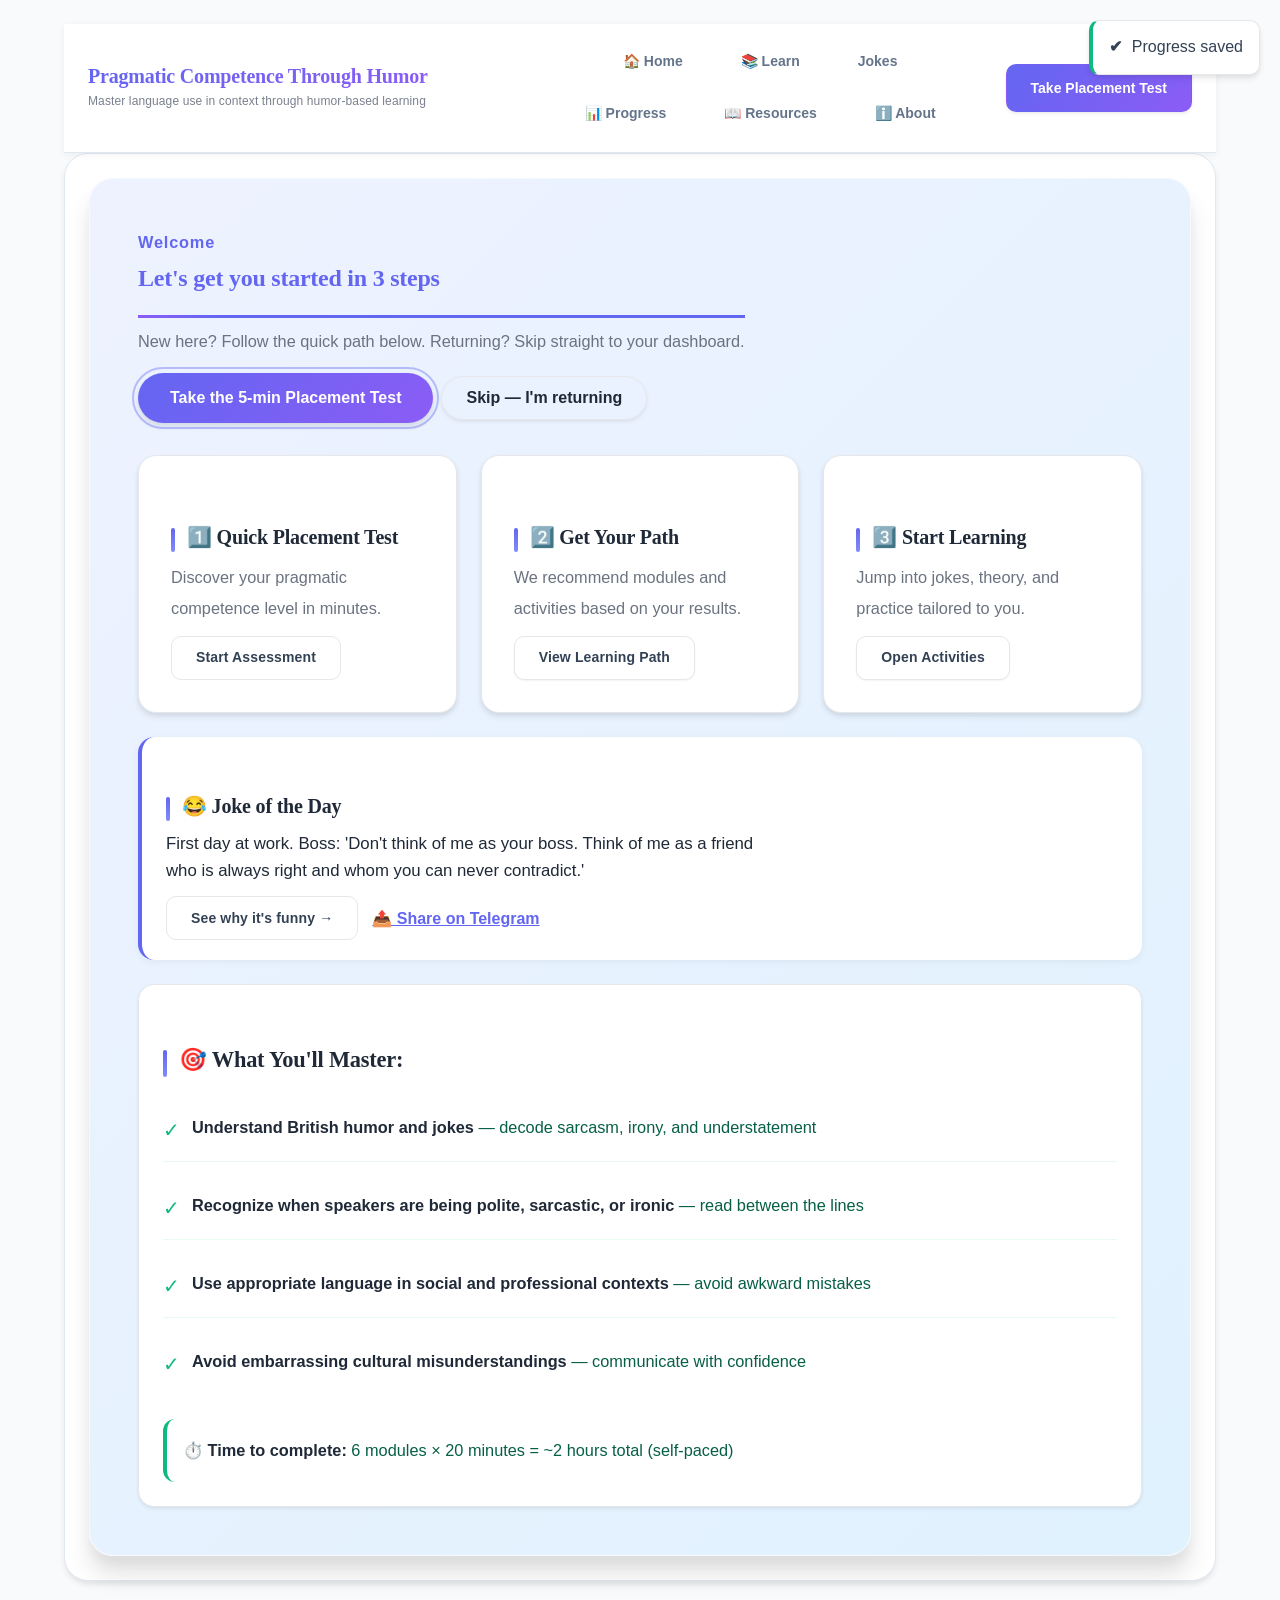
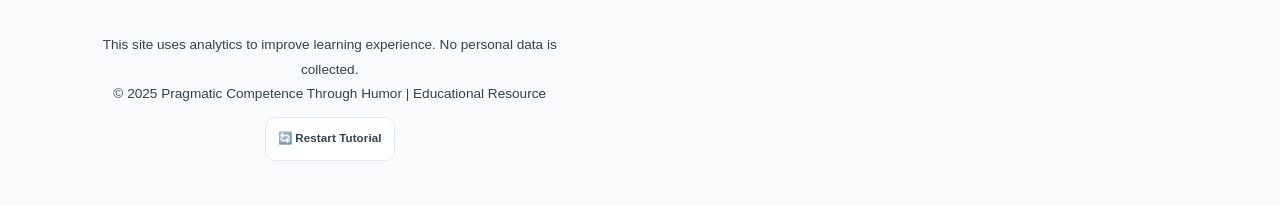
==== commit 947c60d7: "updated index" ====
--- a/index.html
+++ b/index.html
@@ -1600,170 +1600,198 @@
                 <div id="tab-authentic" class="tab-content" role="tabpanel" aria-labelledby="tab-btn-authentic">
                     <div class="theory-box" style="background: linear-gradient(135deg, #eef2ff 0%, #e0f2fe 100%); border-left: 4px solid #6366f1; padding: 24px;">
                         <h3 style="color: #3730a3; margin-bottom: 8px; font-size: 1.25rem;">🎬 Tasks with Authentic Materials</h3>
-                        <p style="color: #4b5563; margin-bottom: 12px; line-height: 1.7;">Real comedy made for native speakers — videos, adverts, comics, stories and podcasts — ordered from A1 to C1. Each task has steps, a goal, and an example answer to check yourself against.</p>
-
-                        <div style="background: white; border-radius: 12px; padding: 14px 18px; margin-bottom: 8px;">
-                            <p style="color: #1f2937; font-size: 0.9rem; line-height: 1.7; margin-bottom: 6px;"><strong>How to work:</strong> <strong>1️⃣ Before</strong> — read the steps first, so you know what to look for. <strong>2️⃣ While</strong> — pause freely; on YouTube turn on subtitles (<strong>CC</strong>). <strong>3️⃣ After</strong> — write your answers FIRST, then open "✅ Example answer" and compare. Producing your own answer is where the learning happens.</p>
-                            <p style="color: #6b7280; font-size: 0.85rem; margin-bottom: 0;">💪 Materials are deliberately one small step above your level — that is how you grow. Too hard? Go down a level. Too easy? Go up.</p>
-                        </div>
-
-                    <h4 style="margin: 28px 0 4px; color: #3730a3; font-size: 1.1rem; border-bottom: 2px solid #c7d2fe; padding-bottom: 6px;">🟢 A1 — Beginner</h4>
-                    <p style="color: #6b7280; font-size: 0.875rem; margin-bottom: 12px;">Focus: understanding without words — actions, intentions and politeness you can SEE.</p>
-                    <div style="display: grid; grid-template-columns: repeat(auto-fit, minmax(280px, 1fr)); gap: 16px;">
-                        <div style="background: white; border-radius: 12px; padding: 18px; display: flex; flex-direction: column;">
-                            <h4 style="color: #1f2937; margin-bottom: 4px;">😐 Mr Bean: "The Exam"</h4>
-                            <p style="margin-bottom: 10px;"><span class="tag tag-a1">A1</span> <span style="background: #f3f4f6; color: #374151; padding: 2px 8px; border-radius: 4px; font-size: 0.7rem; font-weight: 600; text-transform: uppercase; letter-spacing: 0.5px;">Video</span> <span style="color: #9ca3af; font-size: 0.75rem;">⏱ 3 min</span></p>
-                            <p style="color: #4b5563; line-height: 1.6; margin-bottom: 10px;">Mr Bean wants to copy his neighbour's exam answers — but never asks. All the communication happens without words.</p>
-                            <p style="color: #374151; font-size: 0.875rem; font-weight: 600; margin-bottom: 4px;">📋 Steps:</p>
-                            <ol style="color: #4f46e5; font-size: 0.875rem; line-height: 1.6; margin: 0 0 10px 20px; padding: 0;"><li>Watch the clip.</li><li>Find 2 moments: Bean “asks” without words, and the other student “says no” without words.</li><li>Describe them in simple English: <em>“He looks at the paper. The man covers it.”</em></li></ol>
-                            <p style="color: #065f46; font-size: 0.875rem; margin-bottom: 10px;"><strong>🎯 You will learn:</strong> requests and refusals can happen without any words at all.</p>
-                            <details style="margin-bottom: 10px;"><summary style="cursor: pointer; color: #92400e; font-weight: 600; font-size: 0.875rem;">✅ Example answer</summary><div style="font-size: 0.85rem; color: #4b5563; background: #fffbeb; border-radius: 8px; padding: 10px 12px; margin-top: 6px;">He slides his eyes sideways and leans over — an unspoken “may I look?”. The neighbour shields his paper with his arm — an unspoken “no”. Nobody speaks, yet both understand each other perfectly.</div></details>
-                            <p style="margin-top: auto; margin-bottom: 0;"><a href="https://www.youtube.com/watch?v=9LhLjpsstPY" target="_blank" rel="noopener noreferrer" style="color: #6366f1; font-weight: 600;">▶ Watch: "The Exam" (Mr Bean Official) →</a></p>
-                        </div>
-<div style="background: white; border-radius: 12px; padding: 18px; display: flex; flex-direction: column;">
-                            <h4 style="color: #1f2937; margin-bottom: 4px;">🐱 Simon's Cat: "Cat Man Do"</h4>
-                            <p style="margin-bottom: 10px;"><span class="tag tag-a1">A1</span> <span style="background: #f3f4f6; color: #374151; padding: 2px 8px; border-radius: 4px; font-size: 0.7rem; font-weight: 600; text-transform: uppercase; letter-spacing: 0.5px;">Cartoon</span> <span style="color: #9ca3af; font-size: 0.75rem;">⏱ 2 min</span></p>
-                            <p style="color: #4b5563; line-height: 1.6; margin-bottom: 10px;">A hungry cat tries to wake its owner — starting gently and ending... not gently.</p>
-                            <p style="color: #374151; font-size: 0.875rem; font-weight: 600; margin-bottom: 4px;">📋 Steps:</p>
-                            <ol style="color: #4f46e5; font-size: 0.875rem; line-height: 1.6; margin: 0 0 10px 20px; padding: 0;"><li>Watch the cartoon.</li><li>Write the cat's actions in order (tap → ... → ...).</li><li>Match each action to one phrase: <em>“Excuse me, are you awake?” → “Could you get up, please?” → “Get up!” → “FEED ME NOW!”</em></li></ol>
-                            <p style="color: #065f46; font-size: 0.875rem; margin-bottom: 10px;"><strong>🎯 You will learn:</strong> requests have politeness levels — from soft hint to direct demand.</p>
-                            <details style="margin-bottom: 10px;"><summary style="cursor: pointer; color: #92400e; font-weight: 600; font-size: 0.875rem;">✅ Example answer</summary><div style="font-size: 0.85rem; color: #4b5563; background: #fffbeb; border-radius: 8px; padding: 10px 12px; margin-top: 6px;">Soft paw tap → meowing → harder taps → the baseball bat. Matching: tap = “Excuse me, are you awake?”; meow = “Could you get up, please?”; hard taps = “Get up!”; bat = “FEED ME NOW!” The more desperate the cat, the less polite the request.</div></details>
-                            <p style="margin-top: auto; margin-bottom: 0;"><a href="https://www.youtube.com/watch?v=tdKhseAu82M" target="_blank" rel="noopener noreferrer" style="color: #6366f1; font-weight: 600;">▶ Watch: "Cat Man Do" →</a></p>
-                        </div>
-<div style="background: white; border-radius: 12px; padding: 18px; display: flex; flex-direction: column;">
-                            <h4 style="color: #1f2937; margin-bottom: 4px;">🐑 Shaun the Sheep: "Off the Baa"</h4>
-                            <p style="margin-bottom: 10px;"><span class="tag tag-a1">A1</span> <span style="background: #f3f4f6; color: #374151; padding: 2px 8px; border-radius: 4px; font-size: 0.7rem; font-weight: 600; text-transform: uppercase; letter-spacing: 0.5px;">Cartoon</span> <span style="color: #9ca3af; font-size: 0.75rem;">⏱ 7 min</span></p>
-                            <p style="color: #4b5563; line-height: 1.6; margin-bottom: 10px;">The sheep secretly play football. Every time the Farmer looks, they pretend to be ordinary sheep.</p>
-                            <p style="color: #374151; font-size: 0.875rem; font-weight: 600; margin-bottom: 4px;">📋 Steps:</p>
-                            <ol style="color: #4f46e5; font-size: 0.875rem; line-height: 1.6; margin: 0 0 10px 20px; padding: 0;"><li>Watch the episode.</li><li>Find 2 moments when the animals pretend.</li><li>Answer in one sentence each: what must the Farmer believe?</li></ol>
-                            <p style="color: #065f46; font-size: 0.875rem; margin-bottom: 10px;"><strong>🎯 You will learn:</strong> to read intentions behind behaviour — the skill behind understanding indirect speech.</p>
-                            <details style="margin-bottom: 10px;"><summary style="cursor: pointer; color: #92400e; font-weight: 600; font-size: 0.875rem;">✅ Example answer</summary><div style="font-size: 0.85rem; color: #4b5563; background: #fffbeb; border-radius: 8px; padding: 10px 12px; margin-top: 6px;">When the Farmer looks over, the sheep freeze and chew grass — he must believe “nothing is happening”. The pig hides the ball — the Farmer must believe there is no game. The moment he turns away, the game continues: it was a performance.</div></details>
-                            <p style="margin-top: auto; margin-bottom: 0;"><a href="https://www.youtube.com/watch?v=WeQw6utcU_g" target="_blank" rel="noopener noreferrer" style="color: #6366f1; font-weight: 600;">▶ Watch: "Off the Baa" (full episode) →</a></p>
-                        </div>
-                    </div>
-
-                    <h4 style="margin: 28px 0 4px; color: #3730a3; font-size: 1.1rem; border-bottom: 2px solid #c7d2fe; padding-bottom: 6px;">🟡 A2 — Elementary</h4>
-                    <p style="color: #6b7280; font-size: 0.875rem; margin-bottom: 12px;">Focus: sounds, idioms and polite phrases — short listening tasks you can finish today.</p>
-                    <div style="display: grid; grid-template-columns: repeat(auto-fit, minmax(280px, 1fr)); gap: 16px;">
-                        <div style="background: white; border-radius: 12px; padding: 18px; display: flex; flex-direction: column;">
-                            <h4 style="color: #1f2937; margin-bottom: 4px;">📻 Berlitz Advert: "We Are Sinking"</h4>
-                            <p style="margin-bottom: 10px;"><span class="tag tag-a2">A2</span> <span style="background: #f3f4f6; color: #374151; padding: 2px 8px; border-radius: 4px; font-size: 0.7rem; font-weight: 600; text-transform: uppercase; letter-spacing: 0.5px;">Advert</span> <span style="color: #9ca3af; font-size: 0.75rem;">⏱ 1 min</span></p>
-                            <p style="color: #4b5563; line-height: 1.6; margin-bottom: 10px;">A coastguard recruit hears "We are sinking!" and answers "What are you thinking about?" — a famous advert about mishearing English.</p>
-                            <p style="color: #374151; font-size: 0.875rem; font-weight: 600; margin-bottom: 4px;">📋 Steps:</p>
-                            <ol style="color: #4f46e5; font-size: 0.875rem; line-height: 1.6; margin: 0 0 10px 20px; padding: 0;"><li>Listen twice.</li><li>Which two words does he confuse, and why?</li><li>Say aloud: <em>sink / think, sank / thank</em>.</li><li>Write one question he should have asked to check: <em>“Do you mean ...?”</em></li></ol>
-                            <p style="color: #065f46; font-size: 0.875rem; margin-bottom: 10px;"><strong>🎯 You will learn:</strong> the th/s contrast, and checking understanding instead of guessing.</p>
-                            <details style="margin-bottom: 10px;"><summary style="cursor: pointer; color: #92400e; font-weight: 600; font-size: 0.875rem;">✅ Example answer</summary><div style="font-size: 0.85rem; color: #4b5563; background: #fffbeb; border-radius: 8px; padding: 10px 12px; margin-top: 6px;">He confuses “sinking” and “thinking”: the English “th” sound does not exist in his language, so he hears “s”. A checking question: “Do you mean you are in danger? Are you SINKING?” Checking is always safer than pretending to understand.</div></details>
-                            <p style="margin-top: auto; margin-bottom: 0;"><a href="https://www.youtube.com/watch?v=zkalf0odHs8" target="_blank" rel="noopener noreferrer" style="color: #6366f1; font-weight: 600;">▶ Watch: the Berlitz coastguard advert →</a></p>
-                        </div>
-<div style="background: white; border-radius: 12px; padding: 18px; display: flex; flex-direction: column;">
-                            <h4 style="color: #1f2937; margin-bottom: 4px;">🎙️ BBC: The English We Speak</h4>
-                            <p style="margin-bottom: 10px;"><span class="tag tag-a2">A2-B1</span> <span style="background: #f3f4f6; color: #374151; padding: 2px 8px; border-radius: 4px; font-size: 0.7rem; font-weight: 600; text-transform: uppercase; letter-spacing: 0.5px;">Podcast</span> <span style="color: #9ca3af; font-size: 0.75rem;">⏱ 3 min</span></p>
-                            <p style="color: #4b5563; line-height: 1.6; margin-bottom: 10px;">A weekly BBC mini-podcast: one playful idiom per episode, explained in a short funny dialogue.</p>
-                            <p style="color: #374151; font-size: 0.875rem; font-weight: 600; margin-bottom: 4px;">📋 Steps:</p>
-                            <ol style="color: #4f46e5; font-size: 0.875rem; line-height: 1.6; margin: 0 0 10px 20px; padding: 0;"><li>Pick any episode and listen.</li><li>Write the idiom and its real meaning.</li><li>Write one sentence of your own with it.</li><li>Decide: could you say it to a friend? A teacher? A stranger?</li></ol>
-                            <p style="color: #065f46; font-size: 0.875rem; margin-bottom: 10px;"><strong>🎯 You will learn:</strong> natural idioms plus register judgement — and a weekly listening habit.</p>
-                            <details style="margin-bottom: 10px;"><summary style="cursor: pointer; color: #92400e; font-weight: 600; font-size: 0.875rem;">✅ Example answer</summary><div style="font-size: 0.85rem; color: #4b5563; background: #fffbeb; border-radius: 8px; padding: 10px 12px; margin-top: 6px;">Example with “to live for something” (= to love it very much): “My grandmother lives for her garden.” Friend, teacher, stranger — all fine, it is a neutral idiom. But “to be gutted” (= very disappointed) is informal: fine with friends, too casual in an essay.</div></details>
-                            <p style="margin-top: auto; margin-bottom: 0;"><a href="https://www.bbc.co.uk/learningenglish/english/features/the-english-we-speak" target="_blank" rel="noopener noreferrer" style="color: #6366f1; font-weight: 600;">▶ Listen: The English We Speak →</a></p>
-                        </div>
-<div style="background: white; border-radius: 12px; padding: 18px; display: flex; flex-direction: column;">
-                            <h4 style="color: #1f2937; margin-bottom: 4px;">👩‍🏫 Ronnie: Polite Expressions</h4>
-                            <p style="margin-bottom: 10px;"><span class="tag tag-a2">A2</span> <span style="background: #f3f4f6; color: #374151; padding: 2px 8px; border-radius: 4px; font-size: 0.7rem; font-weight: 600; text-transform: uppercase; letter-spacing: 0.5px;">Video lesson</span> <span style="color: #9ca3af; font-size: 0.75rem;">⏱ 8 min</span></p>
-                            <p style="color: #4b5563; line-height: 1.6; margin-bottom: 10px;">A funny teacher explains the indirect expressions English speakers use instead of saying things directly.</p>
-                            <p style="color: #374151; font-size: 0.875rem; font-weight: 600; margin-bottom: 4px;">📋 Steps:</p>
-                            <ol style="color: #4f46e5; font-size: 0.875rem; line-height: 1.6; margin: 0 0 10px 20px; padding: 0;"><li>Watch the lesson.</li><li>Write 3 polite expressions from it.</li><li>For each, decide: friend, teacher or stranger?</li><li>Take the quiz under the video.</li></ol>
-                            <p style="color: #065f46; font-size: 0.875rem; margin-bottom: 10px;"><strong>🎯 You will learn:</strong> softening — how to make requests and criticism polite, and when it matters.</p>
-                            <details style="margin-bottom: 10px;"><summary style="cursor: pointer; color: #92400e; font-weight: 600; font-size: 0.875rem;">✅ Example answer</summary><div style="font-size: 0.85rem; color: #4b5563; background: #fffbeb; border-radius: 8px; padding: 10px 12px; margin-top: 6px;">Typical finds: “Would you mind...?”, “I'm afraid...”, “Could you possibly...?” All three suit a teacher or stranger. With a close friend they sound TOO formal — “Can you pass me that?” is enough. Too much politeness is also a mistake.</div></details>
-                            <p style="margin-top: auto; margin-bottom: 0;"><a href="https://www.engvid.com/polite-english-dont-be-rude/" target="_blank" rel="noopener noreferrer" style="color: #6366f1; font-weight: 600;">▶ Watch: "Learn POLITE expressions" (with quiz) →</a></p>
-                        </div>
-                    </div>
-
-                    <h4 style="margin: 28px 0 4px; color: #3730a3; font-size: 1.1rem; border-bottom: 2px solid #c7d2fe; padding-bottom: 6px;">🔵 B1 — Intermediate</h4>
-                    <p style="color: #6b7280; font-size: 0.875rem; margin-bottom: 12px;">Focus: literal vs intended meaning — where misunderstandings are born.</p>
-                    <div style="display: grid; grid-template-columns: repeat(auto-fit, minmax(280px, 1fr)); gap: 16px;">
-                        <div style="background: white; border-radius: 12px; padding: 18px; display: flex; flex-direction: column;">
-                            <h4 style="color: #1f2937; margin-bottom: 4px;">🐯 Calvin and Hobbes</h4>
-                            <p style="margin-bottom: 10px;"><span class="tag tag-b1">B1</span> <span style="background: #f3f4f6; color: #374151; padding: 2px 8px; border-radius: 4px; font-size: 0.7rem; font-weight: 600; text-transform: uppercase; letter-spacing: 0.5px;">Comic strip</span> <span style="color: #9ca3af; font-size: 0.75rem;">⏱ 5 min</span></p>
-                            <p style="color: #4b5563; line-height: 1.6; margin-bottom: 10px;">Six-year-old Calvin takes idioms literally and talks like a professor. A new strip is free every day on the official site.</p>
-                            <p style="color: #374151; font-size: 0.875rem; font-weight: 600; margin-bottom: 4px;">📋 Steps:</p>
-                            <ol style="color: #4f46e5; font-size: 0.875rem; line-height: 1.6; margin: 0 0 10px 20px; padding: 0;"><li>Read 3 strips.</li><li>Find one where the joke is literal understanding, or Calvin using very adult words.</li><li>Write: what does the phrase really mean, and why is it funny from a child?</li></ol>
-                            <p style="color: #065f46; font-size: 0.875rem; margin-bottom: 10px;"><strong>🎯 You will learn:</strong> literal vs figurative meaning and register clash — with pictures helping you. Use a dictionary freely: the hard words ARE the joke.</p>
-                            <details style="margin-bottom: 10px;"><summary style="cursor: pointer; color: #92400e; font-weight: 600; font-size: 0.875rem;">✅ Example answer</summary><div style="font-size: 0.85rem; color: #4b5563; background: #fffbeb; border-radius: 8px; padding: 10px 12px; margin-top: 6px;">Example: Calvin describes a snowball fight like a war report — “the enemy”, “strategic retreat”. Those words belong in military news; from a six-year-old in a garden they clash with reality. The phrase really just means “we are losing the snowball fight”.</div></details>
-                            <p style="margin-top: auto; margin-bottom: 0;"><a href="https://www.gocomics.com/calvinandhobbes" target="_blank" rel="noopener noreferrer" style="color: #6366f1; font-weight: 600;">▶ Read: Calvin and Hobbes (official site) →</a></p>
-                        </div>
-<div style="background: white; border-radius: 12px; padding: 18px; display: flex; flex-direction: column;">
-                            <h4 style="color: #1f2937; margin-bottom: 4px;">🎭 Studio C: "Scott Sterling"</h4>
-                            <p style="margin-bottom: 10px;"><span class="tag tag-b1">B1</span> <span style="background: #f3f4f6; color: #374151; padding: 2px 8px; border-radius: 4px; font-size: 0.7rem; font-weight: 600; text-transform: uppercase; letter-spacing: 0.5px;">Sketch</span> <span style="color: #9ca3af; font-size: 0.75rem;">⏱ 5 min</span></p>
-                            <p style="color: #4b5563; line-height: 1.6; margin-bottom: 10px;">A goalkeeper keeps getting hit in the face — and the commentators describe the disaster as heroic triumph.</p>
-                            <p style="color: #374151; font-size: 0.875rem; font-weight: 600; margin-bottom: 4px;">📋 Steps:</p>
-                            <ol style="color: #4f46e5; font-size: 0.875rem; line-height: 1.6; margin: 0 0 10px 20px; padding: 0;"><li>Watch with subtitles (CC).</li><li>Write 2 commentator phrases that present the accident as a triumph.</li><li>Rewrite one of them as a plain fact: <em>“The ball hit his face.”</em> Compare the two versions.</li></ol>
-                            <p style="color: #065f46; font-size: 0.875rem; margin-bottom: 10px;"><strong>🎯 You will learn:</strong> framing — the same event sounds completely different depending on the words chosen.</p>
-                            <details style="margin-bottom: 10px;"><summary style="cursor: pointer; color: #92400e; font-weight: 600; font-size: 0.875rem;">✅ Example answer</summary><div style="font-size: 0.85rem; color: #4b5563; background: #fffbeb; border-radius: 8px; padding: 10px 12px; margin-top: 6px;">Phrases like “What a save!” and “This young man is a hero!” frame a painful accident as an achievement. Plain version: “The ball hit his face again.” The gap between the two versions IS the comedy — and shows how much work words do.</div></details>
-                            <p style="margin-top: auto; margin-bottom: 0;"><a href="https://www.youtube.com/watch?v=8F9jXYOH2c0" target="_blank" rel="noopener noreferrer" style="color: #6366f1; font-weight: 600;">▶ Watch: "Top Soccer Shootout Ever" →</a></p>
-                        </div>
-<div style="background: white; border-radius: 12px; padding: 18px; display: flex; flex-direction: column;">
-                            <h4 style="color: #1f2937; margin-bottom: 4px;">⚾ Abbott & Costello: "Who's on First?"</h4>
-                            <p style="margin-bottom: 10px;"><span class="tag tag-b1">B1-B2</span> <span style="background: #f3f4f6; color: #374151; padding: 2px 8px; border-radius: 4px; font-size: 0.7rem; font-weight: 600; text-transform: uppercase; letter-spacing: 0.5px;">Sketch</span> <span style="color: #9ca3af; font-size: 0.75rem;">⏱ 6 min</span></p>
-                            <p style="color: #4b5563; line-height: 1.6; margin-bottom: 10px;">The most famous misunderstanding sketch ever (1945). The players' NAMES are "Who", "What" and "I Don't Know".</p>
-                            <p style="color: #374151; font-size: 0.875rem; font-weight: 600; margin-bottom: 4px;">📋 Steps:</p>
-                            <ol style="color: #4f46e5; font-size: 0.875rem; line-height: 1.6; margin: 0 0 10px 20px; padding: 0;"><li>Watch the first 2 minutes with subtitles (CC).</li><li>Complete: <em>Costello thinks “Who is on first” is ______. Abbott means it as ______.</em></li><li>Answer: is either man actually wrong? Why can they never agree?</li></ol>
-                            <p style="color: #065f46; font-size: 0.875rem; margin-bottom: 10px;"><strong>🎯 You will learn:</strong> how reference works — the same words can be a question for one person and an answer for another.</p>
-                            <details style="margin-bottom: 10px;"><summary style="cursor: pointer; color: #92400e; font-weight: 600; font-size: 0.875rem;">✅ Example answer</summary><div style="font-size: 0.85rem; color: #4b5563; background: #fffbeb; border-radius: 8px; padding: 10px 12px; margin-top: 6px;">Costello thinks it is a QUESTION (he wants a name). Abbott means it as an ANSWER (the name IS “Who”). Neither is wrong — the words are identical and each hears his own meaning. That is why the argument can never end.</div></details>
-                            <p style="margin-top: auto; margin-bottom: 0;"><a href="https://www.youtube.com/watch?v=sYOUFGfK4bU" target="_blank" rel="noopener noreferrer" style="color: #6366f1; font-weight: 600;">▶ Watch: "Who's on First?" (1945) →</a></p>
-                        </div>
-                    </div>
-
-                    <h4 style="margin: 28px 0 4px; color: #3730a3; font-size: 1.1rem; border-bottom: 2px solid #c7d2fe; padding-bottom: 6px;">🟠 B2 — Upper-Intermediate</h4>
-                    <p style="color: #6b7280; font-size: 0.875rem; margin-bottom: 12px;">Focus: irony, indirect speech acts and deadpan — saying one thing, meaning another.</p>
-                    <div style="display: grid; grid-template-columns: repeat(auto-fit, minmax(280px, 1fr)); gap: 16px;">
-                        <div style="background: white; border-radius: 12px; padding: 18px; display: flex; flex-direction: column;">
-                            <h4 style="color: #1f2937; margin-bottom: 4px;">☘️ Foil Arms and Hog: "How to Speak Dublin"</h4>
-                            <p style="margin-bottom: 10px;"><span class="tag tag-b2">B2</span> <span style="background: #f3f4f6; color: #374151; padding: 2px 8px; border-radius: 4px; font-size: 0.7rem; font-weight: 600; text-transform: uppercase; letter-spacing: 0.5px;">Sketch</span> <span style="color: #9ca3af; font-size: 0.75rem;">⏱ 4 min</span></p>
-                            <p style="color: #4b5563; line-height: 1.6; margin-bottom: 10px;">An Irish trio "teach" Dublin English as if it were a language course — comedy about language itself.</p>
-                            <p style="color: #374151; font-size: 0.875rem; font-weight: 600; margin-bottom: 4px;">📋 Steps:</p>
-                            <ol style="color: #4f46e5; font-size: 0.875rem; line-height: 1.6; margin: 0 0 10px 20px; padding: 0;"><li>Watch with subtitles (CC).</li><li>Write 2 phrases whose real meaning differs from the literal words.</li><li>Label each: greeting, teasing, complaint or refusal?</li><li>Bonus: does your language have a phrase that works the same way?</li></ol>
-                            <p style="color: #065f46; font-size: 0.875rem; margin-bottom: 10px;"><strong>🎯 You will learn:</strong> real spoken English constantly says one thing and means another — and how natives decode it.</p>
-                            <details style="margin-bottom: 10px;"><summary style="cursor: pointer; color: #92400e; font-weight: 600; font-size: 0.875rem;">✅ Example answer</summary><div style="font-size: 0.85rem; color: #4b5563; background: #fffbeb; border-radius: 8px; padding: 10px 12px; margin-top: 6px;">Example: “How's it going?” literally asks for a report on your life — its real function is a greeting, and the expected answer is “Grand.” Friendly insults between Dubliners work as greetings too: the words attack, the intention bonds.</div></details>
-                            <p style="margin-top: auto; margin-bottom: 0;"><a href="https://www.youtube.com/watch?v=OhdXJrGr1iM" target="_blank" rel="noopener noreferrer" style="color: #6366f1; font-weight: 600;">▶ Watch: "How to Speak Dublin" →</a></p>
-                        </div>
-<div style="background: white; border-radius: 12px; padding: 18px; display: flex; flex-direction: column;">
-                            <h4 style="color: #1f2937; margin-bottom: 4px;">📖 O. Henry: "The Ransom of Red Chief"</h4>
-                            <p style="margin-bottom: 10px;"><span class="tag tag-b2">B2-C1</span> <span style="background: #f3f4f6; color: #374151; padding: 2px 8px; border-radius: 4px; font-size: 0.7rem; font-weight: 600; text-transform: uppercase; letter-spacing: 0.5px;">Short story</span> <span style="color: #9ca3af; font-size: 0.75rem;">⏱ 30 min</span></p>
-                            <p style="color: #4b5563; line-height: 1.6; margin-bottom: 10px;">Two kidnappers take a boy — and the boy is so wild that THEY end up paying his father to take him back (1907).</p>
-                            <p style="color: #374151; font-size: 0.875rem; font-weight: 600; margin-bottom: 4px;">📋 Steps:</p>
-                            <ol style="color: #4f46e5; font-size: 0.875rem; line-height: 1.6; margin: 0 0 10px 20px; padding: 0;"><li>Read the story — at least the first three pages.</li><li>Note 3 moments where the roles reverse: the kidnappers become the victims.</li><li>Copy one sentence where the narrator describes disaster in a calm, business-like voice.</li></ol>
-                            <p style="color: #065f46; font-size: 0.875rem; margin-bottom: 10px;"><strong>🎯 You will learn:</strong> irony, role reversal and the deadpan style — describing chaos in a calm voice.</p>
-                            <p style="background:#f9fafb;border-left:3px solid #d1d5db;border-radius:6px;padding:8px 12px;font-style:italic;color:#4b5563;font-size:0.85rem;margin-bottom:10px;">"It looked like a good thing: but wait till I tell you." — the opening line: the narrator already knows it all went wrong.</p>
-                            <p style="font-size: 0.8rem; color: #6b7280; margin-bottom: 10px;"><strong>Mini-glossary:</strong> ransom — money paid to free a captive · kidnap — take a person by force · captive — prisoner · demand — a strong request · desperate — without hope left.</p>
-                            <details style="margin-bottom: 10px;"><summary style="cursor: pointer; color: #92400e; font-weight: 600; font-size: 0.875rem;">✅ Example answer</summary><div style="font-size: 0.85rem; color: #4b5563; background: #fffbeb; border-radius: 8px; padding: 10px 12px; margin-top: 6px;">Role reversals: the boy LOVES being kidnapped and refuses to go home; the kidnappers cannot sleep because they fear the child; in the end THEY pay the father. Deadpan: the opening line itself — “It looked like a good thing” — calm business language about a coming disaster.</div></details>
-                            <p style="margin-top: auto; margin-bottom: 0;"><a href="https://www.gutenberg.org/ebooks/1595" target="_blank" rel="noopener noreferrer" style="color: #6366f1; font-weight: 600;">▶ Read the story (in "Whirligigs", free) →</a></p>
-                        </div>
-                    </div>
-
-                    <h4 style="margin: 28px 0 4px; color: #3730a3; font-size: 1.1rem; border-bottom: 2px solid #c7d2fe; padding-bottom: 6px;">🟣 C1 — Advanced</h4>
-                    <p style="color: #6b7280; font-size: 0.875rem; margin-bottom: 12px;">Focus: hyperbole, understatement and the big picture of British humour.</p>
-                    <div style="display: grid; grid-template-columns: repeat(auto-fit, minmax(280px, 1fr)); gap: 16px;">
-                        <div style="background: white; border-radius: 12px; padding: 18px; display: flex; flex-direction: column;">
-                            <h4 style="color: #1f2937; margin-bottom: 4px;">🚣 Jerome K. Jerome: "Three Men in a Boat"</h4>
-                            <p style="margin-bottom: 10px;"><span class="tag tag-c1">C1</span> <span style="background: #f3f4f6; color: #374151; padding: 2px 8px; border-radius: 4px; font-size: 0.7rem; font-weight: 600; text-transform: uppercase; letter-spacing: 0.5px;">Book chapter</span> <span style="color: #9ca3af; font-size: 0.75rem;">⏱ 25 min</span></p>
-                            <p style="color: #4b5563; line-height: 1.6; margin-bottom: 10px;">The classic of British comic prose (1889). The narrator reads a medical dictionary and concludes he has every disease in it — except one.</p>
-                            <p style="color: #374151; font-size: 0.875rem; font-weight: 600; margin-bottom: 4px;">📋 Steps:</p>
-                            <ol style="color: #4f46e5; font-size: 0.875rem; line-height: 1.6; margin: 0 0 10px 20px; padding: 0;"><li>Read Chapter 1.</li><li>Collect 2 examples of exaggeration and 1 of understatement.</li><li>Rewrite a plain sentence of your own (<em>“I was tired”</em>) in Jerome's exaggerated style.</li></ol>
-                            <p style="color: #065f46; font-size: 0.875rem; margin-bottom: 10px;"><strong>🎯 You will learn:</strong> hyperbole and understatement — the two engines of British comic prose — and how to produce them.</p>
-                            <p style="background:#f9fafb;border-left:3px solid #d1d5db;border-radius:6px;padding:8px 12px;font-style:italic;color:#4b5563;font-size:0.85rem;margin-bottom:10px;">"I had walked into that reading-room a happy, healthy man. I crawled out a decrepit wreck."</p>
-                            <details style="margin-bottom: 10px;"><summary style="cursor: pointer; color: #92400e; font-weight: 600; font-size: 0.875rem;">✅ Example answer</summary><div style="font-size: 0.85rem; color: #4b5563; background: #fffbeb; border-radius: 8px; padding: 10px 12px; margin-top: 6px;">Hyperbole: he has every disease in the dictionary; “I crawled out a decrepit wreck.” Understatement: his only complaint is that ONE disease is missing — he is almost offended. Rewrite model: “I was tired” → “I was a broken ruin of a man; archaeologists could have studied me.”</div></details>
-                            <p style="margin-top: auto; margin-bottom: 0;"><a href="https://www.gutenberg.org/ebooks/308" target="_blank" rel="noopener noreferrer" style="color: #6366f1; font-weight: 600;">▶ Read Chapter 1 (free) →</a></p>
-                        </div>
-<div style="background: white; border-radius: 12px; padding: 18px; display: flex; flex-direction: column;">
-                            <h4 style="color: #1f2937; margin-bottom: 4px;">🎧 Luke's English Podcast: British Humour</h4>
-                            <p style="margin-bottom: 10px;"><span class="tag tag-c1">C1</span> <span style="background: #f3f4f6; color: #374151; padding: 2px 8px; border-radius: 4px; font-size: 0.7rem; font-weight: 600; text-transform: uppercase; letter-spacing: 0.5px;">Podcast</span> <span style="color: #9ca3af; font-size: 0.75rem;">⏱ 60 min</span></p>
-                            <p style="color: #4b5563; line-height: 1.6; margin-bottom: 10px;">A London English teacher — and stand-up comedian — explains WHY British humour works the way it does.</p>
-                            <p style="color: #374151; font-size: 0.875rem; font-weight: 600; margin-bottom: 4px;">📋 Steps:</p>
-                            <ol style="color: #4f46e5; font-size: 0.875rem; line-height: 1.6; margin: 0 0 10px 20px; padding: 0;"><li>On his site, search “British humour” and pick one episode.</li><li>Note 3 features Luke names (e.g. irony, understatement, self-deprecation).</li><li>Find one joke on THIS site matching each feature.</li></ol>
-                            <p style="color: #065f46; font-size: 0.875rem; margin-bottom: 10px;"><strong>🎯 You will learn:</strong> the big picture: a native comedian's map of British humour, connected to everything you practised here.</p>
-                            <details style="margin-bottom: 10px;"><summary style="cursor: pointer; color: #92400e; font-weight: 600; font-size: 0.875rem;">✅ Example answer</summary><div style="font-size: 0.85rem; color: #4b5563; background: #fffbeb; border-radius: 8px; padding: 10px 12px; margin-top: 6px;">Possible features: irony, understatement, self-deprecation. Matches on this site: irony → “Wow, what groundbreaking insight” (joke 28); understatement → “How was the movie?” — “The seats were comfortable”; self-deprecation → “Yes, only thirty minutes late this time.”</div></details>
-                            <p style="margin-top: auto; margin-bottom: 0;"><a href="https://teacherluke.co.uk/" target="_blank" rel="noopener noreferrer" style="color: #6366f1; font-weight: 600;">▶ Listen: Luke's English Podcast →</a></p>
-                        </div>
-                    </div>
+                        <p style="color: #4b5563; margin-bottom: 12px; line-height: 1.7;">Real comedy made for native speakers — videos, adverts, comics, stories and podcasts — organised by level. Each task has steps, a goal, and an example answer to check yourself against.</p>
+                        <div style="background: white; border-radius: 12px; padding: 14px 18px; margin-bottom: 4px;">
+                            <p style="color: #1f2937; font-size: 0.9rem; line-height: 1.7; margin-bottom: 6px;"><strong>How to work:</strong> <strong>1️⃣</strong> Open YOUR level below. <strong>2️⃣</strong> Do the tasks in order — one task = one short lesson. <strong>3️⃣</strong> Write your answer FIRST, then open "✅ Example answer" and compare. Producing your own answer is where the learning happens.</p>
+                            <p style="color: #6b7280; font-size: 0.85rem; margin-bottom: 6px;">💪 Materials are deliberately one small step above your level — that is how you grow. Too hard? Go down a level. Too easy? Go up.</p>
+                            <p style="color: #6b7280; font-size: 0.85rem; margin-bottom: 0;">🧭 Not sure of your level? <a href="#" data-action="nav-section" data-section="placement" style="color: #4f46e5; font-weight: 600;">Take the placement test first →</a></p>
+                        </div>
+                    <details style="background: white; border-radius: 12px; margin-top: 14px; border: 1px solid #e0e7ff; box-shadow: 0 1px 3px rgba(0,0,0,0.04);">
+                        <summary style="cursor: pointer; padding: 16px 18px; font-weight: 700; color: #3730a3; font-size: 1.05rem;">🟢 A1 — Beginner <span style="font-weight: 500; color: #6b7280; font-size: 0.85rem;">· 3 tasks · comedy without words</span></summary>
+                        <div style="padding: 0 14px 14px;">
+                            <p style="color: #6b7280; font-size: 0.875rem; margin: 0 4px 12px;">Here you learn to read people without words: actions, wishes and politeness you can SEE. Start with Task 1 — it is the shortest.</p>
+                        <details style="background: #fafafa; border: 1px solid #e5e7eb; border-radius: 10px; margin-bottom: 10px;">
+                            <summary style="cursor: pointer; padding: 12px 14px; font-weight: 600; color: #1f2937; line-height: 1.5;">Task 1 · 🐱 Simon’s Cat: "Cat Man Do" <span style="color: #9ca3af; font-weight: 500; font-size: 0.8rem; white-space: nowrap;">A1 · Cartoon · ⏱ 2 min</span></summary>
+                            <div style="padding: 2px 14px 14px;">
+                                <p style="color: #4b5563; line-height: 1.6; margin-bottom: 10px;">A hungry cat wants breakfast. The owner sleeps. The cat starts gently… and finishes not gently.</p>
+                                <p style="color: #374151; font-size: 0.875rem; font-weight: 600; margin-bottom: 4px;">📋 Steps:</p>
+                                <ol style="color: #4f46e5; font-size: 0.875rem; line-height: 1.7; margin: 0 0 10px 20px; padding: 0;"><li>Watch the cartoon.</li><li>What does the cat do? Write the actions in order: <em>tap → … → …</em></li><li>Match each action with one phrase: <em>“Excuse me, are you awake?” → “Could you get up, please?” → “Get up!” → “FEED ME NOW!”</em></li></ol>
+                                <details style="margin: 0 0 10px;"><summary style="cursor: pointer; color: #2563eb; font-weight: 600; font-size: 0.85rem;">🇺🇿 O'zbekcha ko'rsatma kerakmi? Bu yerni bosing</summary><ol style="color: #1e40af; font-size: 0.85rem; line-height: 1.7; margin: 6px 0 0 20px; padding: 0; background: #eff6ff; border-radius: 8px; padding: 8px 12px 8px 28px;"><li>Multfilmni ko'ring.</li><li>Mushuk nima qiladi? Harakatlarini tartib bilan yozing: <em>sekin urish → … → …</em></li><li>Har bir harakatga bitta iborani moslang: “Excuse me, are you awake?” (Kechirasiz, uyg'oqmisiz?) → “Could you get up, please?” (Iltimos, turasizmi?) → “Get up!” (Turing!) → “FEED ME NOW!” (Menga hozir ovqat bering!)</li></ol></details>
+                                <p style="color: #065f46; font-size: 0.875rem; margin-bottom: 10px;"><strong>🎯 You will learn:</strong> requests have politeness levels — from soft hint to direct demand.</p>
+                                <details style="margin-bottom: 10px;"><summary style="cursor: pointer; color: #92400e; font-weight: 600; font-size: 0.875rem;">✅ Example answer — write yours first!</summary><div style="font-size: 0.85rem; color: #4b5563; background: #fffbeb; border-radius: 8px; padding: 10px 12px; margin-top: 6px;">Soft paw tap → meowing → harder taps → the baseball bat. Matching: tap = “Excuse me, are you awake?”; meow = “Could you get up, please?”; hard taps = “Get up!”; bat = “FEED ME NOW!” The more desperate the cat, the less polite the request.</div></details>
+                                <p style="margin-bottom: 0;"><a href="https://www.youtube.com/watch?v=tdKhseAu82M" target="_blank" rel="noopener noreferrer" style="color: #6366f1; font-weight: 600;">▶ Watch: "Cat Man Do" →</a></p>
+                            </div>
+                        </details>
+                        <details style="background: #fafafa; border: 1px solid #e5e7eb; border-radius: 10px; margin-bottom: 10px;">
+                            <summary style="cursor: pointer; padding: 12px 14px; font-weight: 600; color: #1f2937; line-height: 1.5;">Task 2 · 😐 Mr Bean: "The Exam" <span style="color: #9ca3af; font-weight: 500; font-size: 0.8rem; white-space: nowrap;">A1 · Video · ⏱ 3 min</span></summary>
+                            <div style="padding: 2px 14px 14px;">
+                                <p style="color: #4b5563; line-height: 1.6; margin-bottom: 10px;">Mr Bean wants to copy his neighbour’s exam answers — but he never asks with words.</p>
+                                <p style="color: #374151; font-size: 0.875rem; font-weight: 600; margin-bottom: 4px;">📋 Steps:</p>
+                                <ol style="color: #4f46e5; font-size: 0.875rem; line-height: 1.7; margin: 0 0 10px 20px; padding: 0;"><li>Watch the video.</li><li>Mr Bean “asks” with no words. The other student “says no” with no words. Find these two moments.</li><li>Write two short sentences about them. Start like this: <em>“He looks at the paper. The man …”</em></li></ol>
+                                <details style="margin: 0 0 10px;"><summary style="cursor: pointer; color: #2563eb; font-weight: 600; font-size: 0.85rem;">🇺🇿 O'zbekcha ko'rsatma kerakmi? Bu yerni bosing</summary><ol style="color: #1e40af; font-size: 0.85rem; line-height: 1.7; margin: 6px 0 0 20px; padding: 0; background: #eff6ff; border-radius: 8px; padding: 8px 12px 8px 28px;"><li>Videoni ko'ring.</li><li>Mister Bin so'zsiz “so'raydi”. Boshqa talaba so'zsiz “yo'q” deydi. Shu ikki lahzani toping.</li><li>Ular haqida ikkita qisqa gap yozing. Masalan: “He looks at the paper. The man …” (“U qog'ozga qaraydi. Boshqa odam …”)</li></ol></details>
+                                <p style="color: #065f46; font-size: 0.875rem; margin-bottom: 10px;"><strong>🎯 You will learn:</strong> requests and refusals can happen without any words at all.</p>
+                                <details style="margin-bottom: 10px;"><summary style="cursor: pointer; color: #92400e; font-weight: 600; font-size: 0.875rem;">✅ Example answer — write yours first!</summary><div style="font-size: 0.85rem; color: #4b5563; background: #fffbeb; border-radius: 8px; padding: 10px 12px; margin-top: 6px;">He slides his eyes sideways and leans over — an unspoken “may I look?”. The neighbour shields his paper with his arm — an unspoken “no”. Nobody speaks, yet both understand each other perfectly.</div></details>
+                                <p style="margin-bottom: 0;"><a href="https://www.youtube.com/watch?v=9LhLjpsstPY" target="_blank" rel="noopener noreferrer" style="color: #6366f1; font-weight: 600;">▶ Watch: "The Exam" (Mr Bean Official) →</a></p>
+                            </div>
+                        </details>
+                        <details style="background: #fafafa; border: 1px solid #e5e7eb; border-radius: 10px; margin-bottom: 10px;">
+                            <summary style="cursor: pointer; padding: 12px 14px; font-weight: 600; color: #1f2937; line-height: 1.5;">Task 3 · 🐑 Shaun the Sheep: "Off the Baa" <span style="color: #9ca3af; font-weight: 500; font-size: 0.8rem; white-space: nowrap;">A1 · Cartoon · ⏱ 7 min</span></summary>
+                            <div style="padding: 2px 14px 14px;">
+                                <p style="color: #4b5563; line-height: 1.6; margin-bottom: 10px;">The sheep secretly play football. When the Farmer looks, they act like normal, boring sheep. Almost no words in the whole episode.</p>
+                                <p style="color: #374151; font-size: 0.875rem; font-weight: 600; margin-bottom: 4px;">📋 Steps:</p>
+                                <ol style="color: #4f46e5; font-size: 0.875rem; line-height: 1.7; margin: 0 0 10px 20px; padding: 0;"><li>Watch the episode. Do not worry about words — there are almost none.</li><li>Find two moments when the sheep <em>pretend</em> (= act like everything is normal).</li><li>For each moment, write one sentence: What must the Farmer believe? Start: <em>“The Farmer must believe that …”</em></li></ol>
+                                <details style="margin: 0 0 10px;"><summary style="cursor: pointer; color: #2563eb; font-weight: 600; font-size: 0.85rem;">🇺🇿 O'zbekcha ko'rsatma kerakmi? Bu yerni bosing</summary><ol style="color: #1e40af; font-size: 0.85rem; line-height: 1.7; margin: 6px 0 0 20px; padding: 0; background: #eff6ff; border-radius: 8px; padding: 8px 12px 8px 28px;"><li>Multfilmni ko'ring. So'zlardan xavotir olmang — ular deyarli yo'q.</li><li>Qo'ylar o'zini “hech narsa bo'lmayapti” deb ko'rsatgan ikki lahzani toping.</li><li>Har bir lahza uchun bitta gap yozing: Fermer nimaga ishonishi kerak? Boshlanishi: “The Farmer must believe that …” (“Fermer … deb o'ylashi kerak.”)</li></ol></details>
+                                <p style="color: #065f46; font-size: 0.875rem; margin-bottom: 10px;"><strong>🎯 You will learn:</strong> to read intentions behind behaviour — the skill behind understanding indirect speech.</p>
+                                <details style="margin-bottom: 10px;"><summary style="cursor: pointer; color: #92400e; font-weight: 600; font-size: 0.875rem;">✅ Example answer — write yours first!</summary><div style="font-size: 0.85rem; color: #4b5563; background: #fffbeb; border-radius: 8px; padding: 10px 12px; margin-top: 6px;">When the Farmer looks over, the sheep freeze and chew grass — he must believe “nothing is happening”. The pig hides the ball — the Farmer must believe there is no game. The moment he turns away, the game continues: it was a performance.</div></details>
+                                <p style="margin-bottom: 0;"><a href="https://www.youtube.com/watch?v=WeQw6utcU_g" target="_blank" rel="noopener noreferrer" style="color: #6366f1; font-weight: 600;">▶ Watch: "Off the Baa" (full episode) →</a></p>
+                            </div>
+                        </details>
+                            <p style="color: #065f46; font-size: 0.875rem; font-weight: 600; margin: 12px 4px 0;">🎉 Finished all three tasks? You are ready for the next level — open 🟡 A2.</p>
+                        </div>
+                    </details>
+                    <details style="background: white; border-radius: 12px; margin-top: 14px; border: 1px solid #e0e7ff; box-shadow: 0 1px 3px rgba(0,0,0,0.04);">
+                        <summary style="cursor: pointer; padding: 16px 18px; font-weight: 700; color: #3730a3; font-size: 1.05rem;">🟡 A2 — Elementary <span style="font-weight: 500; color: #6b7280; font-size: 0.85rem;">· 3 tasks · sounds, polite phrases, idioms</span></summary>
+                        <div style="padding: 0 14px 14px;">
+                            <p style="color: #6b7280; font-size: 0.875rem; margin: 0 4px 12px;">Short listening tasks about sounds, polite phrases and idioms. Do them in order — Task 1 takes one minute.</p>
+                        <details style="background: #fafafa; border: 1px solid #e5e7eb; border-radius: 10px; margin-bottom: 10px;">
+                            <summary style="cursor: pointer; padding: 12px 14px; font-weight: 600; color: #1f2937; line-height: 1.5;">Task 1 · 📻 Berlitz Advert: "We Are Sinking" <span style="color: #9ca3af; font-weight: 500; font-size: 0.8rem; white-space: nowrap;">A2 · Advert · ⏱ 1 min</span></summary>
+                            <div style="padding: 2px 14px 14px;">
+                                <p style="color: #4b5563; line-height: 1.6; margin-bottom: 10px;">A ship radios: “We are sinking!” The young coastguard answers: “What are you thinking about?” He hears the wrong word.</p>
+                                <p style="color: #374151; font-size: 0.875rem; font-weight: 600; margin-bottom: 4px;">📋 Steps:</p>
+                                <ol style="color: #4f46e5; font-size: 0.875rem; line-height: 1.7; margin: 0 0 10px 20px; padding: 0;"><li>Listen two times.</li><li>The man mixes two words. Which two? Why?</li><li>Say aloud: <em>sink / think, sank / thank</em>.</li><li>He must check, not guess. Write one checking question: <em>“Do you mean …?”</em></li></ol>
+                                <details style="margin: 0 0 10px;"><summary style="cursor: pointer; color: #2563eb; font-weight: 600; font-size: 0.85rem;">🇺🇿 O'zbekcha ko'rsatma kerakmi? Bu yerni bosing</summary><ol style="color: #1e40af; font-size: 0.85rem; line-height: 1.7; margin: 6px 0 0 20px; padding: 0; background: #eff6ff; border-radius: 8px; padding: 8px 12px 8px 28px;"><li>Ikki marta tinglang.</li><li>Yigit ikkita so'zni adashtiradi. Qaysi ikkita so'z? Nega?</li><li>Ovoz chiqarib ayting: <em>sink / think, sank / thank</em>.</li><li>U taxmin qilmasdan, aniqlab so'rashi kerak edi. Bitta aniqlovchi savol yozing: “Do you mean …?” (“… demoqchimisiz?”)</li></ol></details>
+                                <p style="color: #065f46; font-size: 0.875rem; margin-bottom: 10px;"><strong>🎯 You will learn:</strong> the th/s contrast, and checking understanding instead of guessing.</p>
+                                <details style="margin-bottom: 10px;"><summary style="cursor: pointer; color: #92400e; font-weight: 600; font-size: 0.875rem;">✅ Example answer — write yours first!</summary><div style="font-size: 0.85rem; color: #4b5563; background: #fffbeb; border-radius: 8px; padding: 10px 12px; margin-top: 6px;">He confuses “sinking” and “thinking”: the English “th” sound does not exist in his language, so he hears “s”. A checking question: “Do you mean you are in danger? Are you SINKING?” Checking is always safer than pretending to understand.</div></details>
+                                <p style="margin-bottom: 0;"><a href="https://www.youtube.com/watch?v=zkalf0odHs8" target="_blank" rel="noopener noreferrer" style="color: #6366f1; font-weight: 600;">▶ Watch: the Berlitz coastguard advert →</a></p>
+                            </div>
+                        </details>
+                        <details style="background: #fafafa; border: 1px solid #e5e7eb; border-radius: 10px; margin-bottom: 10px;">
+                            <summary style="cursor: pointer; padding: 12px 14px; font-weight: 600; color: #1f2937; line-height: 1.5;">Task 2 · 👩‍🏫 Ronnie: Polite Expressions <span style="color: #9ca3af; font-weight: 500; font-size: 0.8rem; white-space: nowrap;">A2 · Video lesson · ⏱ 8 min</span></summary>
+                            <div style="padding: 2px 14px 14px;">
+                                <p style="color: #4b5563; line-height: 1.6; margin-bottom: 10px;">A funny teacher shows the indirect phrases English speakers use instead of saying things directly.</p>
+                                <p style="color: #374151; font-size: 0.875rem; font-weight: 600; margin-bottom: 4px;">📋 Steps:</p>
+                                <ol style="color: #4f46e5; font-size: 0.875rem; line-height: 1.7; margin: 0 0 10px 20px; padding: 0;"><li>Watch the lesson.</li><li>Write three polite phrases from the video.</li><li>For each phrase, choose one: for a friend? for a teacher? for a stranger?</li><li>Do the small quiz under the video.</li></ol>
+                                <details style="margin: 0 0 10px;"><summary style="cursor: pointer; color: #2563eb; font-weight: 600; font-size: 0.85rem;">🇺🇿 O'zbekcha ko'rsatma kerakmi? Bu yerni bosing</summary><ol style="color: #1e40af; font-size: 0.85rem; line-height: 1.7; margin: 6px 0 0 20px; padding: 0; background: #eff6ff; border-radius: 8px; padding: 8px 12px 8px 28px;"><li>Video darsni ko'ring.</li><li>Videodan uchta muloyim iborani yozib oling.</li><li>Har bir ibora uchun tanlang: do'st uchunmi? o'qituvchi uchunmi? notanish odam uchunmi?</li><li>Video ostidagi kichik testni yeching.</li></ol></details>
+                                <p style="color: #065f46; font-size: 0.875rem; margin-bottom: 10px;"><strong>🎯 You will learn:</strong> softening — how to make requests and criticism polite, and when it matters.</p>
+                                <details style="margin-bottom: 10px;"><summary style="cursor: pointer; color: #92400e; font-weight: 600; font-size: 0.875rem;">✅ Example answer — write yours first!</summary><div style="font-size: 0.85rem; color: #4b5563; background: #fffbeb; border-radius: 8px; padding: 10px 12px; margin-top: 6px;">Typical finds: “Would you mind...?”, “I’m afraid...”, “Could you possibly...?” All three suit a teacher or stranger. With a close friend they sound TOO formal — “Can you pass me that?” is enough. Too much politeness is also a mistake.</div></details>
+                                <p style="margin-bottom: 0;"><a href="https://www.engvid.com/polite-english-dont-be-rude/" target="_blank" rel="noopener noreferrer" style="color: #6366f1; font-weight: 600;">▶ Watch: "Learn POLITE expressions" (with quiz) →</a></p>
+                            </div>
+                        </details>
+                        <details style="background: #fafafa; border: 1px solid #e5e7eb; border-radius: 10px; margin-bottom: 10px;">
+                            <summary style="cursor: pointer; padding: 12px 14px; font-weight: 600; color: #1f2937; line-height: 1.5;">Task 3 · 🎙️ BBC: The English We Speak <span style="color: #9ca3af; font-weight: 500; font-size: 0.8rem; white-space: nowrap;">A2-B1 · Podcast · ⏱ 3 min</span></summary>
+                            <div style="padding: 2px 14px 14px;">
+                                <p style="color: #4b5563; line-height: 1.6; margin-bottom: 10px;">A weekly BBC mini-podcast: one playful idiom per episode, explained in a short funny dialogue.</p>
+                                <p style="color: #374151; font-size: 0.875rem; font-weight: 600; margin-bottom: 4px;">📋 Steps:</p>
+                                <ol style="color: #4f46e5; font-size: 0.875rem; line-height: 1.7; margin: 0 0 10px 20px; padding: 0;"><li>Choose one episode and listen.</li><li>Write the idiom and its real meaning.</li><li>Write one sentence of your own with the idiom.</li><li>Think: can you say it to a friend? To a teacher? To a stranger?</li></ol>
+                                <details style="margin: 0 0 10px;"><summary style="cursor: pointer; color: #2563eb; font-weight: 600; font-size: 0.85rem;">🇺🇿 O'zbekcha ko'rsatma kerakmi? Bu yerni bosing</summary><ol style="color: #1e40af; font-size: 0.85rem; line-height: 1.7; margin: 6px 0 0 20px; padding: 0; background: #eff6ff; border-radius: 8px; padding: 8px 12px 8px 28px;"><li>Bitta epizodni tanlang va tinglang.</li><li>Idiomani va uning asl ma'nosini yozing.</li><li>Idioma bilan o'zingiz bitta gap tuzing.</li><li>O'ylang: uni do'stingizga ayta olasizmi? O'qituvchiga-chi? Notanish odamga-chi?</li></ol></details>
+                                <p style="color: #065f46; font-size: 0.875rem; margin-bottom: 10px;"><strong>🎯 You will learn:</strong> natural idioms plus register judgement — and a weekly listening habit.</p>
+                                <details style="margin-bottom: 10px;"><summary style="cursor: pointer; color: #92400e; font-weight: 600; font-size: 0.875rem;">✅ Example answer — write yours first!</summary><div style="font-size: 0.85rem; color: #4b5563; background: #fffbeb; border-radius: 8px; padding: 10px 12px; margin-top: 6px;">Example with “to live for something” (= to love it very much): “My grandmother lives for her garden.” Friend, teacher, stranger — all fine, it is a neutral idiom. But “to be gutted” (= very disappointed) is informal: fine with friends, too casual in an essay.</div></details>
+                                <p style="margin-bottom: 0;"><a href="https://www.bbc.co.uk/learningenglish/english/features/the-english-we-speak" target="_blank" rel="noopener noreferrer" style="color: #6366f1; font-weight: 600;">▶ Listen: The English We Speak →</a></p>
+                            </div>
+                        </details>
+                            <p style="color: #065f46; font-size: 0.875rem; font-weight: 600; margin: 12px 4px 0;">🎉 Finished? Open 🔵 B1 — and keep one small habit: one BBC episode every week.</p>
+                        </div>
+                    </details>
+                    <details style="background: white; border-radius: 12px; margin-top: 14px; border: 1px solid #e0e7ff; box-shadow: 0 1px 3px rgba(0,0,0,0.04);">
+                        <summary style="cursor: pointer; padding: 16px 18px; font-weight: 700; color: #3730a3; font-size: 1.05rem;">🔵 B1 — Intermediate <span style="font-weight: 500; color: #6b7280; font-size: 0.85rem;">· 3 tasks · literal vs intended meaning</span></summary>
+                        <div style="padding: 0 14px 14px;">
+                            <p style="color: #6b7280; font-size: 0.875rem; margin: 0 4px 12px;">Focus: literal vs intended meaning — where misunderstandings are born. From B1, instructions are in English only: understanding them is part of the practice.</p>
+                        <details style="background: #fafafa; border: 1px solid #e5e7eb; border-radius: 10px; margin-bottom: 10px;">
+                            <summary style="cursor: pointer; padding: 12px 14px; font-weight: 600; color: #1f2937; line-height: 1.5;">Task 1 · 🐯 Calvin and Hobbes <span style="color: #9ca3af; font-weight: 500; font-size: 0.8rem; white-space: nowrap;">B1 · Comic strip · ⏱ 5 min</span></summary>
+                            <div style="padding: 2px 14px 14px;">
+                                <p style="color: #4b5563; line-height: 1.6; margin-bottom: 10px;">Six-year-old Calvin takes idioms literally and talks like a professor. A new strip is free every day on the official site.</p>
+                                <p style="color: #374151; font-size: 0.875rem; font-weight: 600; margin-bottom: 4px;">📋 Steps:</p>
+                                <ol style="color: #4f46e5; font-size: 0.875rem; line-height: 1.7; margin: 0 0 10px 20px; padding: 0;"><li>Read 3 strips.</li><li>Find one where the joke is literal understanding, or Calvin using very adult words.</li><li>Write: what does the phrase really mean, and why is it funny from a child?</li></ol>
+                                <p style="color: #065f46; font-size: 0.875rem; margin-bottom: 10px;"><strong>🎯 You will learn:</strong> literal vs figurative meaning and register clash — with pictures helping you. Use a dictionary freely: the hard words ARE the joke.</p>
+                                <details style="margin-bottom: 10px;"><summary style="cursor: pointer; color: #92400e; font-weight: 600; font-size: 0.875rem;">✅ Example answer — write yours first!</summary><div style="font-size: 0.85rem; color: #4b5563; background: #fffbeb; border-radius: 8px; padding: 10px 12px; margin-top: 6px;">Example: Calvin describes a snowball fight like a war report — “the enemy”, “strategic retreat”. Those words belong in military news; from a six-year-old in a garden they clash with reality. The phrase really just means “we are losing the snowball fight”.</div></details>
+                                <p style="margin-bottom: 0;"><a href="https://www.gocomics.com/calvinandhobbes" target="_blank" rel="noopener noreferrer" style="color: #6366f1; font-weight: 600;">▶ Read: Calvin and Hobbes (official site) →</a></p>
+                            </div>
+                        </details>
+                        <details style="background: #fafafa; border: 1px solid #e5e7eb; border-radius: 10px; margin-bottom: 10px;">
+                            <summary style="cursor: pointer; padding: 12px 14px; font-weight: 600; color: #1f2937; line-height: 1.5;">Task 2 · 🎭 Studio C: "Scott Sterling" <span style="color: #9ca3af; font-weight: 500; font-size: 0.8rem; white-space: nowrap;">B1 · Sketch · ⏱ 5 min</span></summary>
+                            <div style="padding: 2px 14px 14px;">
+                                <p style="color: #4b5563; line-height: 1.6; margin-bottom: 10px;">A goalkeeper keeps getting hit in the face — and the commentators describe the disaster as heroic triumph.</p>
+                                <p style="color: #374151; font-size: 0.875rem; font-weight: 600; margin-bottom: 4px;">📋 Steps:</p>
+                                <ol style="color: #4f46e5; font-size: 0.875rem; line-height: 1.7; margin: 0 0 10px 20px; padding: 0;"><li>Watch with subtitles (CC).</li><li>Write 2 commentator phrases that present the accident as a triumph.</li><li>Rewrite one of them as a plain fact: <em>“The ball hit his face.”</em> Compare the two versions.</li></ol>
+                                <p style="color: #065f46; font-size: 0.875rem; margin-bottom: 10px;"><strong>🎯 You will learn:</strong> framing — the same event sounds completely different depending on the words chosen.</p>
+                                <details style="margin-bottom: 10px;"><summary style="cursor: pointer; color: #92400e; font-weight: 600; font-size: 0.875rem;">✅ Example answer — write yours first!</summary><div style="font-size: 0.85rem; color: #4b5563; background: #fffbeb; border-radius: 8px; padding: 10px 12px; margin-top: 6px;">Phrases like “What a save!” and “This young man is a hero!” frame a painful accident as an achievement. Plain version: “The ball hit his face again.” The gap between the two versions IS the comedy — and shows how much work words do.</div></details>
+                                <p style="margin-bottom: 0;"><a href="https://www.youtube.com/watch?v=8F9jXYOH2c0" target="_blank" rel="noopener noreferrer" style="color: #6366f1; font-weight: 600;">▶ Watch: "Top Soccer Shootout Ever" →</a></p>
+                            </div>
+                        </details>
+                        <details style="background: #fafafa; border: 1px solid #e5e7eb; border-radius: 10px; margin-bottom: 10px;">
+                            <summary style="cursor: pointer; padding: 12px 14px; font-weight: 600; color: #1f2937; line-height: 1.5;">Task 3 · ⚾ Abbott & Costello: "Who’s on First?" <span style="color: #9ca3af; font-weight: 500; font-size: 0.8rem; white-space: nowrap;">B1-B2 · Sketch · ⏱ 6 min</span></summary>
+                            <div style="padding: 2px 14px 14px;">
+                                <p style="color: #4b5563; line-height: 1.6; margin-bottom: 10px;">The most famous misunderstanding sketch ever (1945). The players’ NAMES are "Who", "What" and "I Don’t Know".</p>
+                                <p style="color: #374151; font-size: 0.875rem; font-weight: 600; margin-bottom: 4px;">📋 Steps:</p>
+                                <ol style="color: #4f46e5; font-size: 0.875rem; line-height: 1.7; margin: 0 0 10px 20px; padding: 0;"><li>Watch the first 2 minutes with subtitles (CC).</li><li>Complete: <em>Costello thinks “Who is on first” is ______. Abbott means it as ______.</em></li><li>Answer: is either man actually wrong? Why can they never agree?</li></ol>
+                                <p style="color: #065f46; font-size: 0.875rem; margin-bottom: 10px;"><strong>🎯 You will learn:</strong> how reference works — the same words can be a question for one person and an answer for another.</p>
+                                <details style="margin-bottom: 10px;"><summary style="cursor: pointer; color: #92400e; font-weight: 600; font-size: 0.875rem;">✅ Example answer — write yours first!</summary><div style="font-size: 0.85rem; color: #4b5563; background: #fffbeb; border-radius: 8px; padding: 10px 12px; margin-top: 6px;">Costello thinks it is a QUESTION (he wants a name). Abbott means it as an ANSWER (the name IS “Who”). Neither is wrong — the words are identical and each hears his own meaning. That is why the argument can never end.</div></details>
+                                <p style="margin-bottom: 0;"><a href="https://www.youtube.com/watch?v=sYOUFGfK4bU" target="_blank" rel="noopener noreferrer" style="color: #6366f1; font-weight: 600;">▶ Watch: "Who’s on First?" (1945) →</a></p>
+                            </div>
+                        </details>
+                            <p style="color: #065f46; font-size: 0.875rem; font-weight: 600; margin: 12px 4px 0;">🎉 Done? Open 🟠 B2 — irony and deadpan are waiting.</p>
+                        </div>
+                    </details>
+                    <details style="background: white; border-radius: 12px; margin-top: 14px; border: 1px solid #e0e7ff; box-shadow: 0 1px 3px rgba(0,0,0,0.04);">
+                        <summary style="cursor: pointer; padding: 16px 18px; font-weight: 700; color: #3730a3; font-size: 1.05rem;">🟠 B2 — Upper-Intermediate <span style="font-weight: 500; color: #6b7280; font-size: 0.85rem;">· 2 tasks · irony and deadpan</span></summary>
+                        <div style="padding: 0 14px 14px;">
+                            <p style="color: #6b7280; font-size: 0.875rem; margin: 0 4px 12px;">Focus: irony, indirect speech acts and deadpan — saying one thing, meaning another. Task 1 is a 4-minute video; Task 2 is a longer read for a quiet evening.</p>
+                        <details style="background: #fafafa; border: 1px solid #e5e7eb; border-radius: 10px; margin-bottom: 10px;">
+                            <summary style="cursor: pointer; padding: 12px 14px; font-weight: 600; color: #1f2937; line-height: 1.5;">Task 1 · ☘️ Foil Arms and Hog: "How to Speak Dublin" <span style="color: #9ca3af; font-weight: 500; font-size: 0.8rem; white-space: nowrap;">B2 · Sketch · ⏱ 4 min</span></summary>
+                            <div style="padding: 2px 14px 14px;">
+                                <p style="color: #4b5563; line-height: 1.6; margin-bottom: 10px;">An Irish trio "teach" Dublin English as if it were a language course — comedy about language itself.</p>
+                                <p style="color: #374151; font-size: 0.875rem; font-weight: 600; margin-bottom: 4px;">📋 Steps:</p>
+                                <ol style="color: #4f46e5; font-size: 0.875rem; line-height: 1.7; margin: 0 0 10px 20px; padding: 0;"><li>Watch with subtitles (CC).</li><li>Write 2 phrases whose real meaning differs from the literal words.</li><li>Label each: greeting, teasing, complaint or refusal?</li><li>Bonus: does your language have a phrase that works the same way?</li></ol>
+                                <p style="color: #065f46; font-size: 0.875rem; margin-bottom: 10px;"><strong>🎯 You will learn:</strong> real spoken English constantly says one thing and means another — and how natives decode it.</p>
+                                <details style="margin-bottom: 10px;"><summary style="cursor: pointer; color: #92400e; font-weight: 600; font-size: 0.875rem;">✅ Example answer — write yours first!</summary><div style="font-size: 0.85rem; color: #4b5563; background: #fffbeb; border-radius: 8px; padding: 10px 12px; margin-top: 6px;">Example: “How’s it going?” literally asks for a report on your life — its real function is a greeting, and the expected answer is “Grand.” Friendly insults between Dubliners work as greetings too: the words attack, the intention bonds.</div></details>
+                                <p style="margin-bottom: 0;"><a href="https://www.youtube.com/watch?v=OhdXJrGr1iM" target="_blank" rel="noopener noreferrer" style="color: #6366f1; font-weight: 600;">▶ Watch: "How to Speak Dublin" →</a></p>
+                            </div>
+                        </details>
+                        <details style="background: #fafafa; border: 1px solid #e5e7eb; border-radius: 10px; margin-bottom: 10px;">
+                            <summary style="cursor: pointer; padding: 12px 14px; font-weight: 600; color: #1f2937; line-height: 1.5;">Task 2 · 📖 O. Henry: "The Ransom of Red Chief" <span style="color: #9ca3af; font-weight: 500; font-size: 0.8rem; white-space: nowrap;">B2-C1 · Short story · ⏱ 30 min</span></summary>
+                            <div style="padding: 2px 14px 14px;">
+                                <p style="color: #4b5563; line-height: 1.6; margin-bottom: 10px;">Two kidnappers take a boy — and the boy is so wild that THEY end up paying his father to take him back (1907).</p>
+                                <p style="color: #374151; font-size: 0.875rem; font-weight: 600; margin-bottom: 4px;">📋 Steps:</p>
+                                <ol style="color: #4f46e5; font-size: 0.875rem; line-height: 1.7; margin: 0 0 10px 20px; padding: 0;"><li>Read the story — at least the first three pages.</li><li>Note 3 moments where the roles reverse: the kidnappers become the victims.</li><li>Copy one sentence where the narrator describes disaster in a calm, business-like voice.</li></ol>
+                                <p style="color: #065f46; font-size: 0.875rem; margin-bottom: 10px;"><strong>🎯 You will learn:</strong> irony, role reversal and the deadpan style — describing chaos in a calm voice.</p>
+                                <p style="background:#f9fafb;border-left:3px solid #d1d5db;border-radius:6px;padding:8px 12px;font-style:italic;color:#4b5563;font-size:0.85rem;margin-bottom:10px;">"It looked like a good thing: but wait till I tell you." — the opening line: the narrator already knows it all went wrong.</p><p style="font-size: 0.8rem; color: #6b7280; margin-bottom: 10px;"><strong>Mini-glossary:</strong> ransom — money paid to free a captive · kidnap — take a person by force · captive — prisoner · demand — a strong request · desperate — without hope left.</p>
+                                <details style="margin-bottom: 10px;"><summary style="cursor: pointer; color: #92400e; font-weight: 600; font-size: 0.875rem;">✅ Example answer — write yours first!</summary><div style="font-size: 0.85rem; color: #4b5563; background: #fffbeb; border-radius: 8px; padding: 10px 12px; margin-top: 6px;">Role reversals: the boy LOVES being kidnapped and refuses to go home; the kidnappers cannot sleep because they fear the child; in the end THEY pay the father. Deadpan: the opening line itself — “It looked like a good thing” — calm business language about a coming disaster.</div></details>
+                                <p style="margin-bottom: 0;"><a href="https://www.gutenberg.org/ebooks/1595" target="_blank" rel="noopener noreferrer" style="color: #6366f1; font-weight: 600;">▶ Read the story (in "Whirligigs", free) →</a></p>
+                            </div>
+                        </details>
+                            <p style="color: #065f46; font-size: 0.875rem; font-weight: 600; margin: 12px 4px 0;">🎉 Done? Open 🟣 C1 — the final level.</p>
+                        </div>
+                    </details>
+                    <details style="background: white; border-radius: 12px; margin-top: 14px; border: 1px solid #e0e7ff; box-shadow: 0 1px 3px rgba(0,0,0,0.04);">
+                        <summary style="cursor: pointer; padding: 16px 18px; font-weight: 700; color: #3730a3; font-size: 1.05rem;">🟣 C1 — Advanced <span style="font-weight: 500; color: #6b7280; font-size: 0.85rem;">· 2 tasks · hyperbole, understatement, the big picture</span></summary>
+                        <div style="padding: 0 14px 14px;">
+                            <p style="color: #6b7280; font-size: 0.875rem; margin: 0 4px 12px;">Focus: hyperbole, understatement and the big picture of British humour. Both tasks are longer — treat each as a full study session.</p>
+                        <details style="background: #fafafa; border: 1px solid #e5e7eb; border-radius: 10px; margin-bottom: 10px;">
+                            <summary style="cursor: pointer; padding: 12px 14px; font-weight: 600; color: #1f2937; line-height: 1.5;">Task 1 · 🚣 Jerome K. Jerome: "Three Men in a Boat" <span style="color: #9ca3af; font-weight: 500; font-size: 0.8rem; white-space: nowrap;">C1 · Book chapter · ⏱ 25 min</span></summary>
+                            <div style="padding: 2px 14px 14px;">
+                                <p style="color: #4b5563; line-height: 1.6; margin-bottom: 10px;">The classic of British comic prose (1889). The narrator reads a medical dictionary and concludes he has every disease in it — except one.</p>
+                                <p style="color: #374151; font-size: 0.875rem; font-weight: 600; margin-bottom: 4px;">📋 Steps:</p>
+                                <ol style="color: #4f46e5; font-size: 0.875rem; line-height: 1.7; margin: 0 0 10px 20px; padding: 0;"><li>Read Chapter 1.</li><li>Collect 2 examples of exaggeration and 1 of understatement.</li><li>Rewrite a plain sentence of your own (<em>“I was tired”</em>) in Jerome’s exaggerated style.</li></ol>
+                                <p style="color: #065f46; font-size: 0.875rem; margin-bottom: 10px;"><strong>🎯 You will learn:</strong> hyperbole and understatement — the two engines of British comic prose — and how to produce them.</p>
+                                <p style="background:#f9fafb;border-left:3px solid #d1d5db;border-radius:6px;padding:8px 12px;font-style:italic;color:#4b5563;font-size:0.85rem;margin-bottom:10px;">"I had walked into that reading-room a happy, healthy man. I crawled out a decrepit wreck."</p>
+                                <details style="margin-bottom: 10px;"><summary style="cursor: pointer; color: #92400e; font-weight: 600; font-size: 0.875rem;">✅ Example answer — write yours first!</summary><div style="font-size: 0.85rem; color: #4b5563; background: #fffbeb; border-radius: 8px; padding: 10px 12px; margin-top: 6px;">Hyperbole: he has every disease in the dictionary; “I crawled out a decrepit wreck.” Understatement: his only complaint is that ONE disease is missing — he is almost offended. Rewrite model: “I was tired” → “I was a broken ruin of a man; archaeologists could have studied me.”</div></details>
+                                <p style="margin-bottom: 0;"><a href="https://www.gutenberg.org/ebooks/308" target="_blank" rel="noopener noreferrer" style="color: #6366f1; font-weight: 600;">▶ Read Chapter 1 (free) →</a></p>
+                            </div>
+                        </details>
+                        <details style="background: #fafafa; border: 1px solid #e5e7eb; border-radius: 10px; margin-bottom: 10px;">
+                            <summary style="cursor: pointer; padding: 12px 14px; font-weight: 600; color: #1f2937; line-height: 1.5;">Task 2 · 🎧 Luke’s English Podcast: British Humour <span style="color: #9ca3af; font-weight: 500; font-size: 0.8rem; white-space: nowrap;">C1 · Podcast · ⏱ 60 min</span></summary>
+                            <div style="padding: 2px 14px 14px;">
+                                <p style="color: #4b5563; line-height: 1.6; margin-bottom: 10px;">A London English teacher — and stand-up comedian — explains WHY British humour works the way it does.</p>
+                                <p style="color: #374151; font-size: 0.875rem; font-weight: 600; margin-bottom: 4px;">📋 Steps:</p>
+                                <ol style="color: #4f46e5; font-size: 0.875rem; line-height: 1.7; margin: 0 0 10px 20px; padding: 0;"><li>On his site, search “British humour” and pick one episode.</li><li>Note 3 features Luke names (e.g. irony, understatement, self-deprecation).</li><li>Find one joke on THIS site matching each feature.</li></ol>
+                                <p style="color: #065f46; font-size: 0.875rem; margin-bottom: 10px;"><strong>🎯 You will learn:</strong> the big picture: a native comedian’s map of British humour, connected to everything you practised here.</p>
+                                <details style="margin-bottom: 10px;"><summary style="cursor: pointer; color: #92400e; font-weight: 600; font-size: 0.875rem;">✅ Example answer — write yours first!</summary><div style="font-size: 0.85rem; color: #4b5563; background: #fffbeb; border-radius: 8px; padding: 10px 12px; margin-top: 6px;">Possible features: irony, understatement, self-deprecation. Matches on this site: irony → “Wow, what groundbreaking insight” (joke 28); understatement → “How was the movie?” — “The seats were comfortable”; self-deprecation → “Yes, only thirty minutes late this time.”</div></details>
+                                <p style="margin-bottom: 0;"><a href="https://teacherluke.co.uk/" target="_blank" rel="noopener noreferrer" style="color: #6366f1; font-weight: 600;">▶ Listen: Luke’s English Podcast →</a></p>
+                            </div>
+                        </details>
+                            <p style="color: #065f46; font-size: 0.875rem; font-weight: 600; margin: 12px 4px 0;">🏆 Finished C1? You have worked through the whole library. Next: the C1 practice activities and quizzes on this site.</p>
+                        </div>
+                    </details>
                     </div>
                 </div>
 
